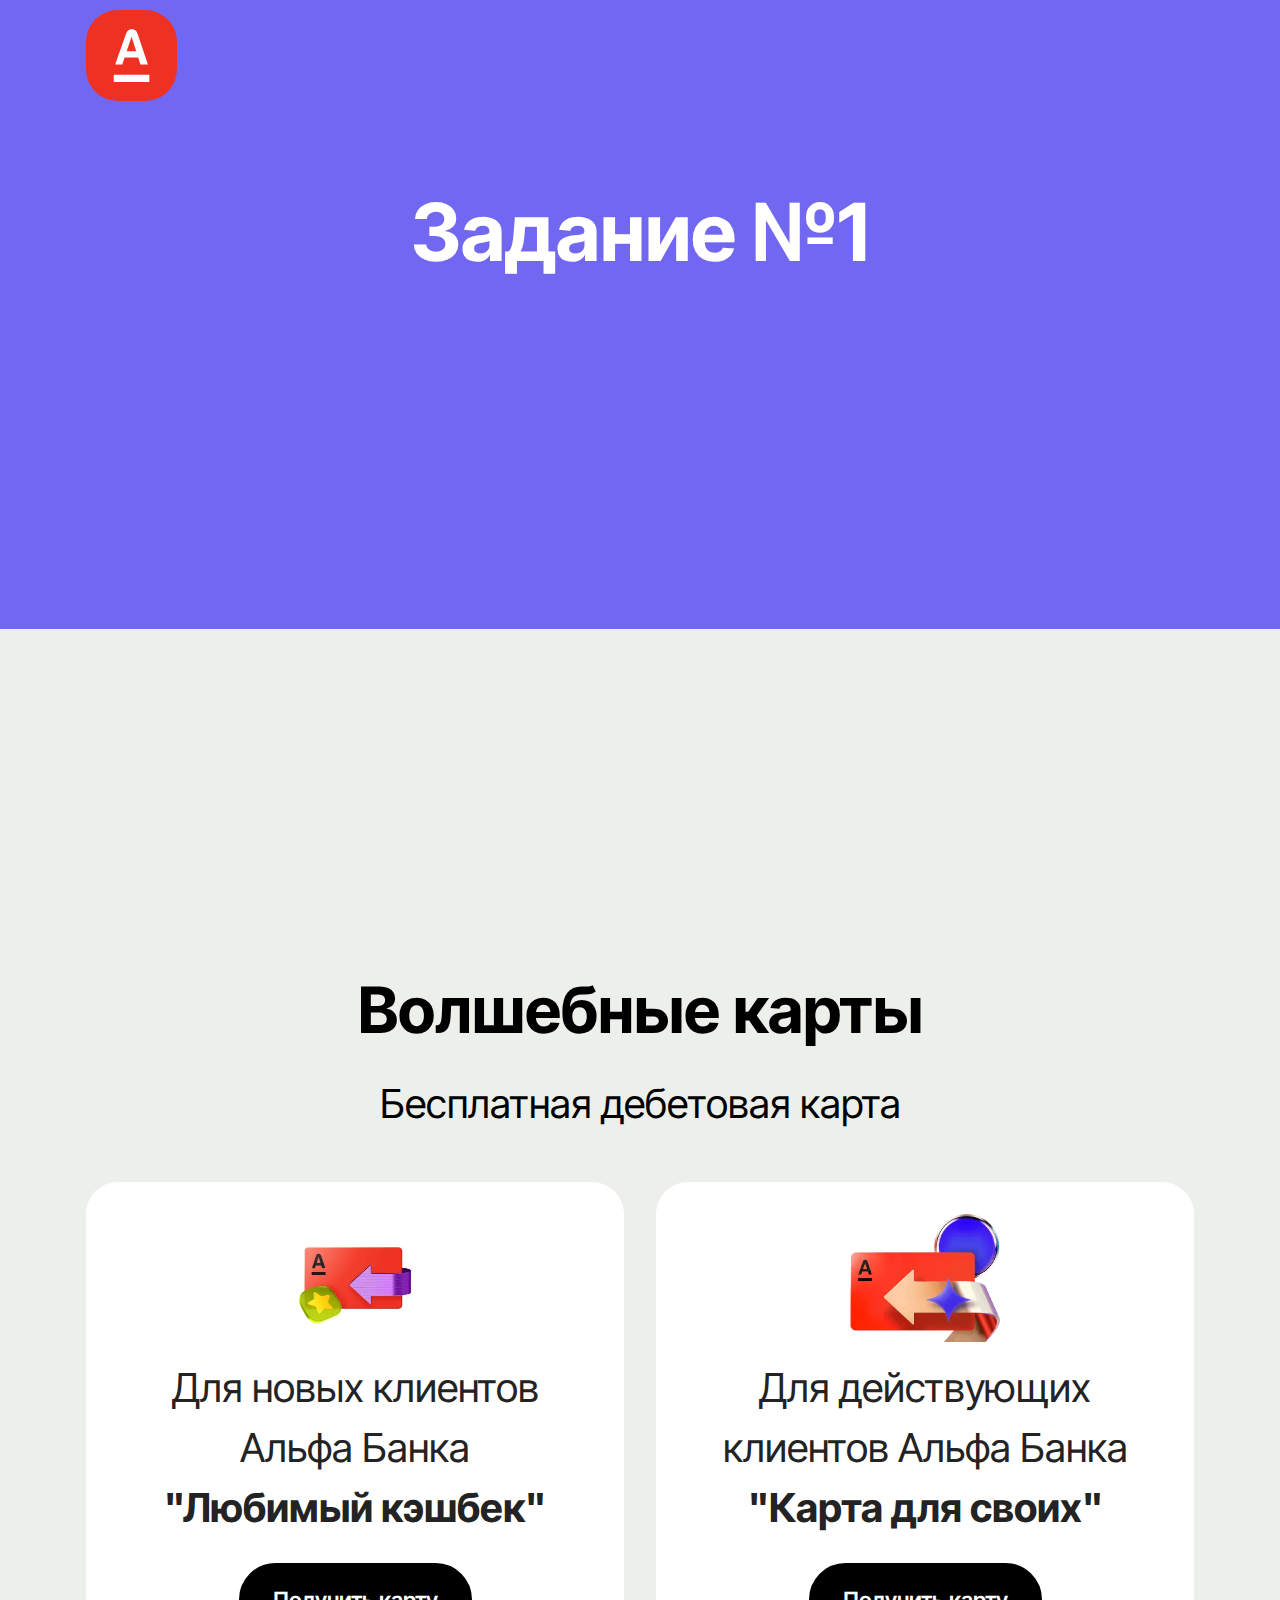
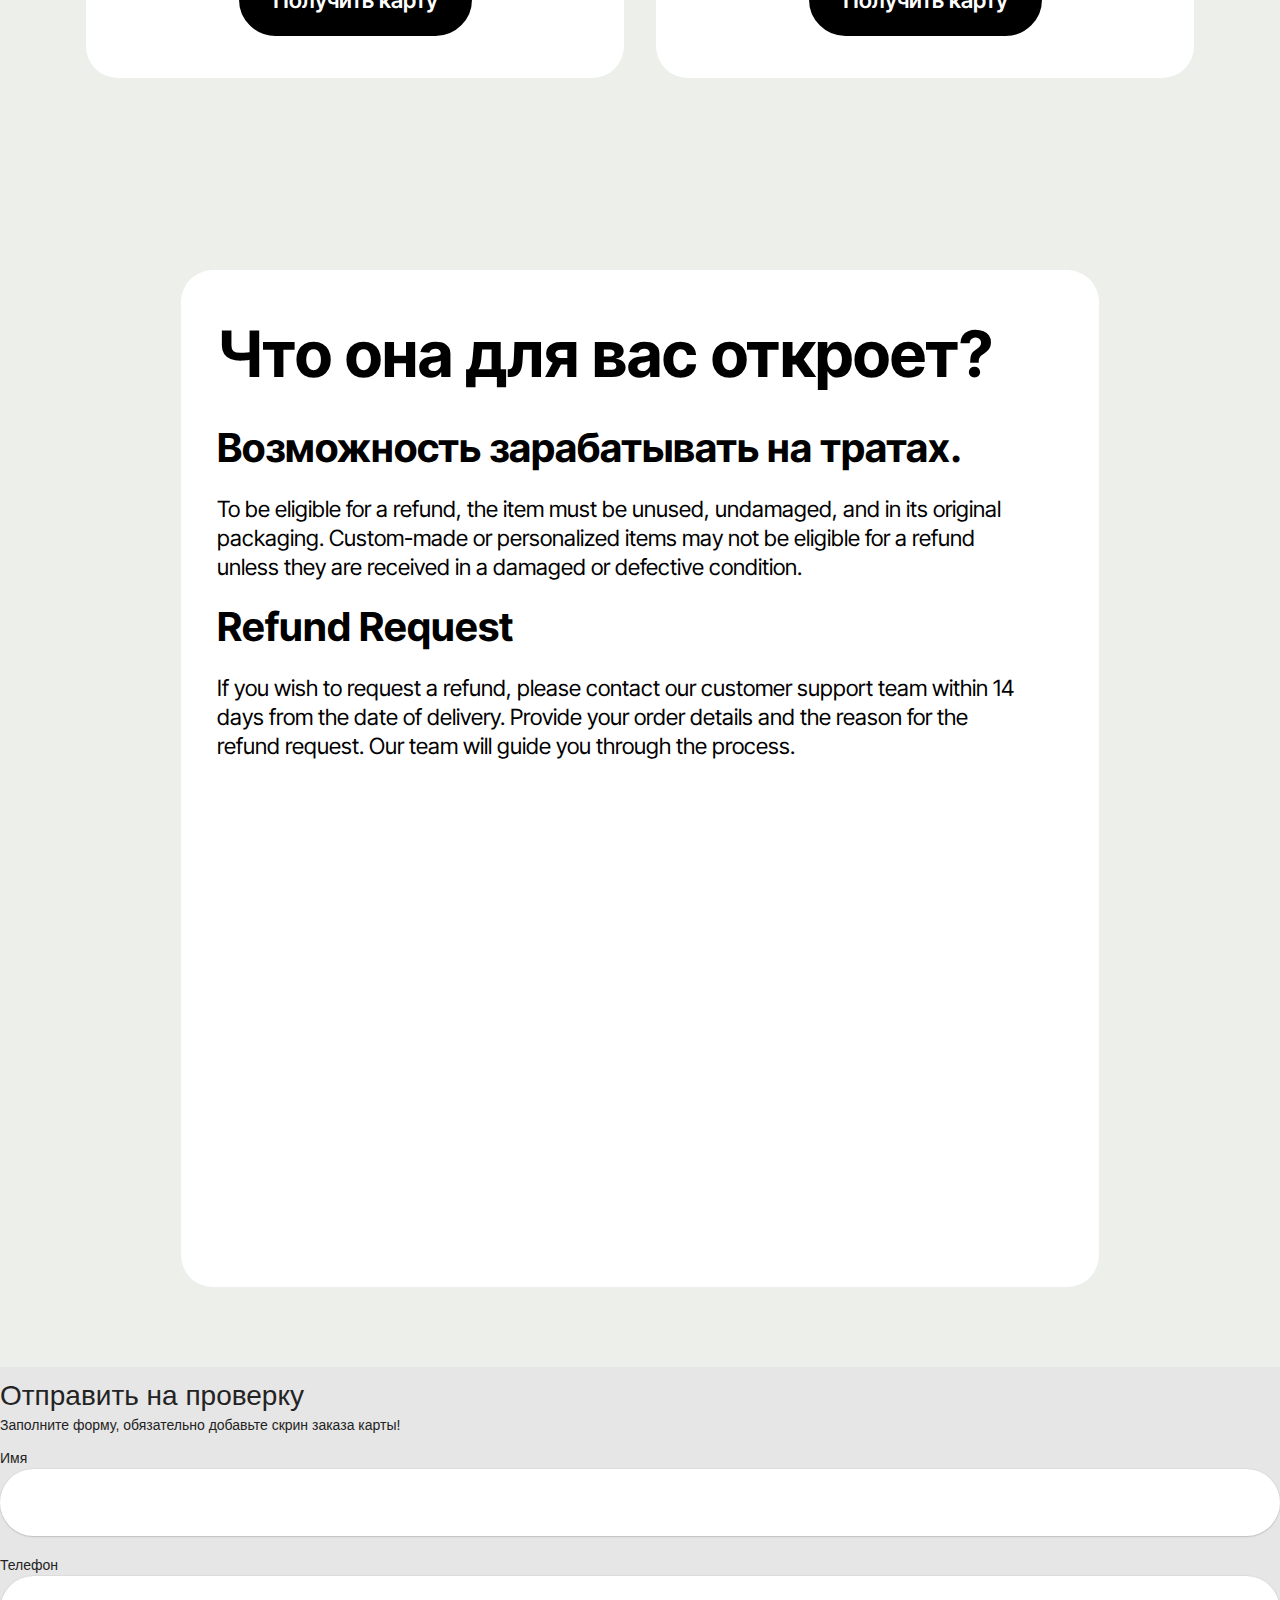
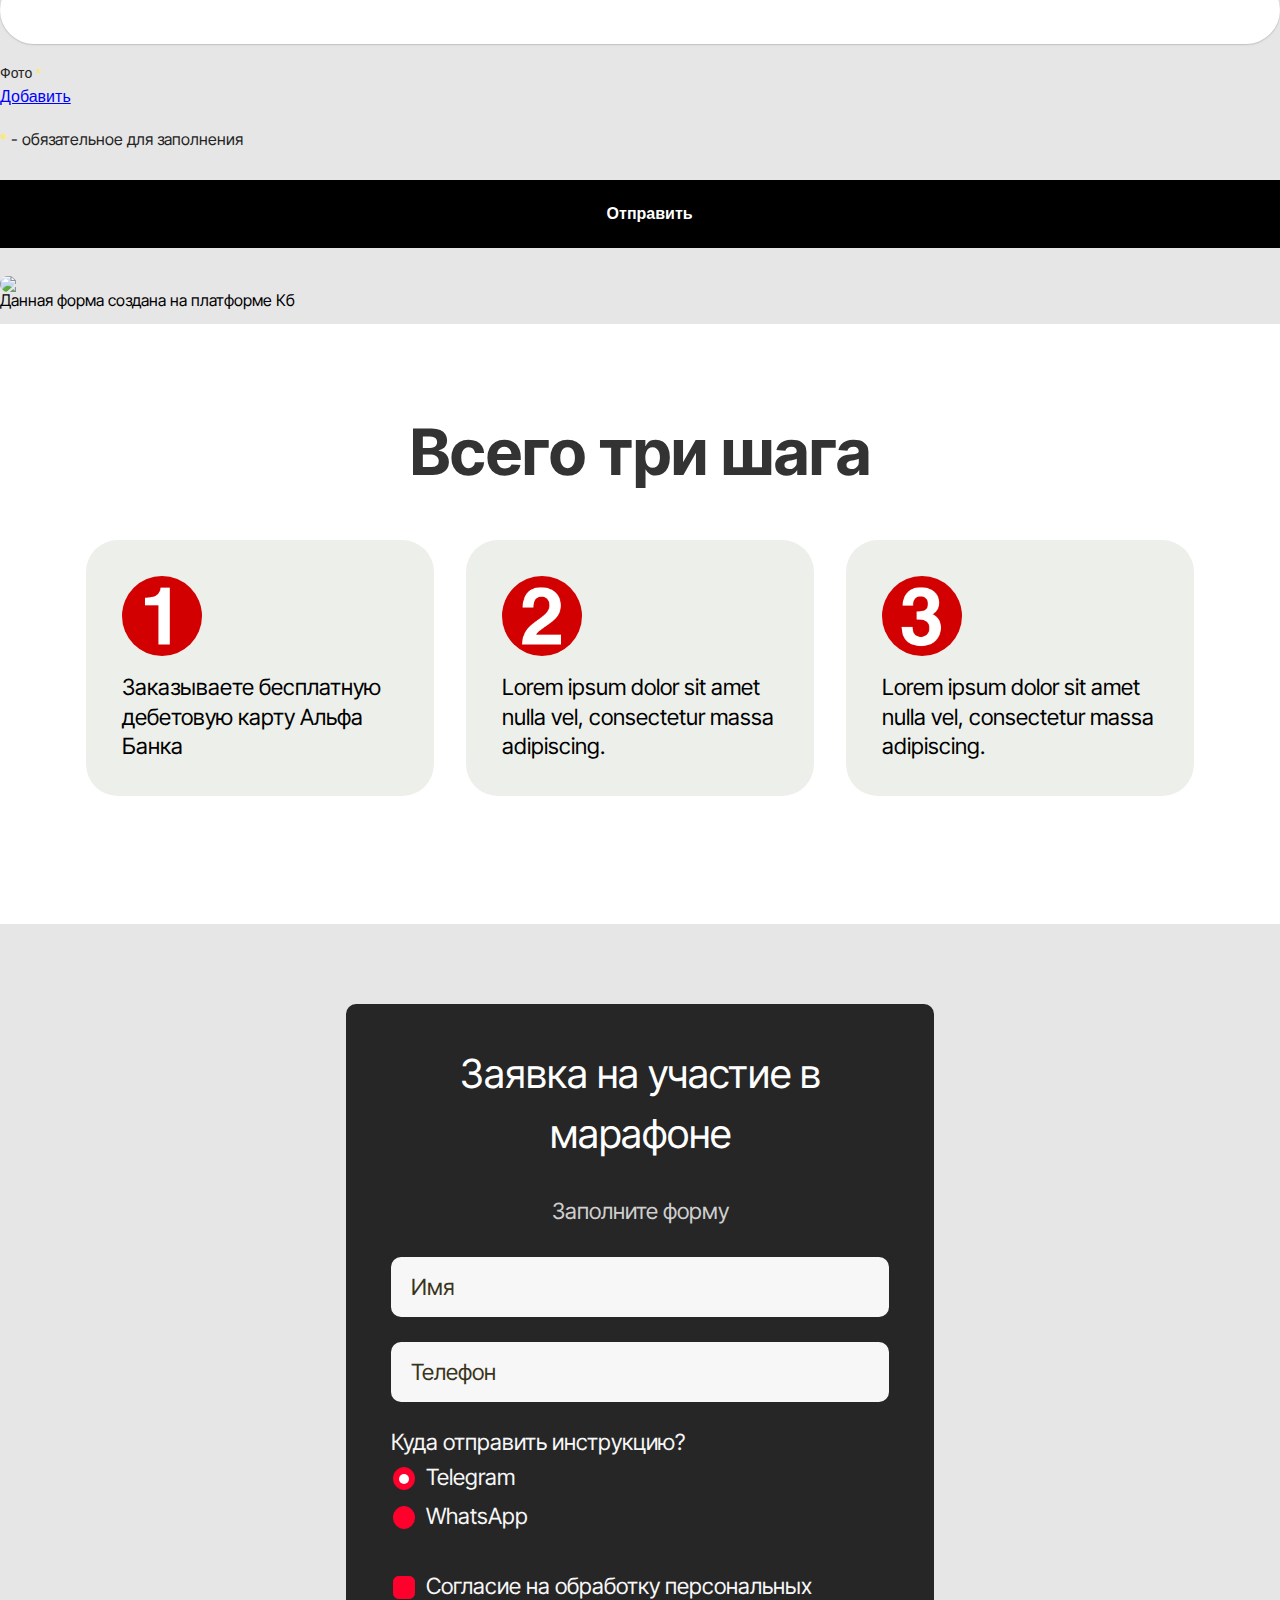
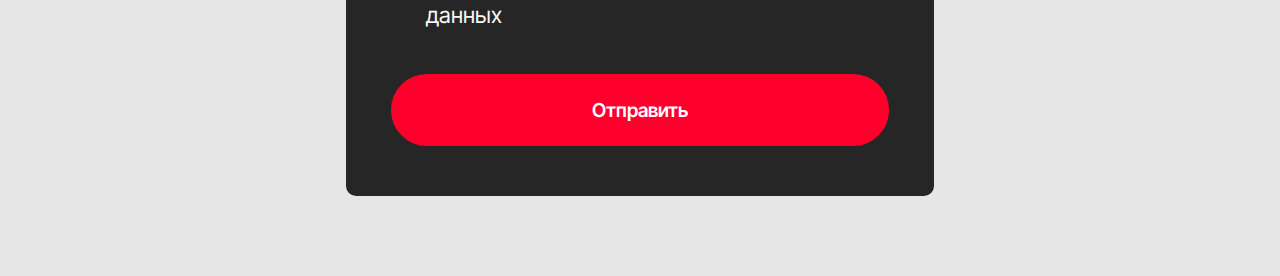
==== page1.html @ e175e3eb "create github pages" ====
<!DOCTYPE html>
<html  lang="ru">
<head>
  
  <meta charset="UTF-8">
  <meta http-equiv="X-UA-Compatible" content="IE=edge">
  
  <meta name="viewport" content="width=device-width, initial-scale=1, minimum-scale=1">
  <link rel="shortcut icon" href="assets/images/footer-alfa-logo-1025x1025-common-19.svg" type="image/x-icon">
  <meta name="description" content="">
  
  
  <title>zadanie1</title>
  <link rel="stylesheet" href="assets/web/assets/mobirise-icons2/mobirise2.css">
  <link rel="stylesheet" href="assets/bootstrap/css/bootstrap.min.css">
  <link rel="stylesheet" href="assets/bootstrap/css/bootstrap-grid.min.css">
  <link rel="stylesheet" href="assets/bootstrap/css/bootstrap-reboot.min.css">
  <link rel="stylesheet" href="assets/popup-overlay-plugin/style.css">
  <link rel="stylesheet" href="assets/dropdown/css/style.css">
  <link rel="stylesheet" href="assets/socicon/css/styles.css">
  <link rel="stylesheet" href="assets/theme/css/style.css">
  <link rel="stylesheet" href="assets/recaptcha.css">
  <link rel="preload" href="https://fonts.googleapis.com/css?family=Inter+Tight:100,200,300,400,500,600,700,800,900,100i,200i,300i,400i,500i,600i,700i,800i,900i&display=swap" as="style" onload="this.onload=null;this.rel='stylesheet'">
  <noscript><link rel="stylesheet" href="https://fonts.googleapis.com/css?family=Inter+Tight:100,200,300,400,500,600,700,800,900,100i,200i,300i,400i,500i,600i,700i,800i,900i&display=swap"></noscript>
  <link rel="preload" as="style" href="assets/mobirise/css/mbr-additional.css"><link rel="stylesheet" href="assets/mobirise/css/mbr-additional.css" type="text/css">

  
  
  

</head>
<body>
  
  <section data-bs-version="5.1" class="menu menu1 cid-ucAK4UTVSQ" once="menu" id="menu01-j">
    
    <nav class="navbar navbar-dropdown navbar-fixed-top navbar-expand-lg">
        <div class="container">
            <div class="navbar-brand">
                <span class="navbar-logo">
                    <a href="index.html">
                        <img src="[data-uri]" alt="Альфа Банк" style="height: 5.7rem;" loading="lazy" class="lazyload" data-src="assets/images/footer-alfa-logo-1025x1025-common-19.svg">
                    </a>
                </span>
                
            </div>
            
            
        </div>
    </nav>
</section>

<section data-bs-version="5.1" class="header7 cid-ucAKerNGtK" id="header07-t">
  

  
  
  <div class="topbg"></div>
  <div class="align-center container-fluid">
    <div class="row justify-content-center">
      <div class="col-md-12 col-lg-9">
        <h1 class="mbr-section-title mbr-fonts-style mb-4 display-1"><strong>Задание №1</strong></h1>
        
        
      </div>
    </div>

    <div class="row mt-5 justify-content-center">
      <div class="mbr-figure col-12 col-md-8"><iframe class="mbr-embedded-video" src="https://www.youtube.com/embed/-BSQlJxCDcI?rel=0&amp;amp;mute=1&amp;showinfo=0&amp;autoplay=1&amp;loop=1&amp;playlist=-BSQlJxCDcI" width="1280" height="720" frameborder="0" allowfullscreen=""></iframe></div>
    </div>
  </div>
</section>

<section data-bs-version="5.1" class="clients3 cid-ucAK4WSUt3" id="clients03-m">
  

  
  
  <div class="container">
    <div class="mb-5">
      <h5 class="mbr-section-title mbr-fonts-style mb-0 display-2"><strong>Волшебные карты</strong></h5>
      <div class="col-12">
        <h6 class="mbr-section-subtitle mbr-fonts-style mb-0 mt-4 display-5">
          Бесплатная дебетовая карта</h6>
      </div>
    </div>
    <div class="row">
      <div class="item features-without-image col-12 col-lg-6">
        <div class="item-wrapper">
          <div class="img-wrapper">
            <img src="[data-uri]" alt="Карта с любимым кэшбеком" loading="lazy" class="lazyload" data-src="assets/images/mqdqpfxjtvaj8zrqaziwtml7iu2y9dowy5a6cz4a-400x255.webp">
          </div>
          <div class="card-box align-center">
            <h6 class="card-subtitle mbr-fonts-style mt-3 mb-0 display-5">Для новых клиентов Альфа Банка</h6>
            <h5 class="card-title mbr-fonts-style mb-3 display-5"><strong>"Любимый кэшбек"</strong></h5>
            
            <div class="mbr-section-btn mt-3"><a class="btn btn-primary display-7" href="#">Получить карту</a></div>
          </div>
        </div>
      </div>
      <div class="item features-without-image col-12 col-lg-6">
        <div class="item-wrapper">
          <div class="img-wrapper">
            <img src="[data-uri]" alt="Карта для своих" loading="lazy" class="lazyload" data-src="assets/images/pxjzw7xjx1ei8lbj8xjb7gepfcpii1z9pxpoqcyi-400x255.webp">
          </div>
          <div class="card-box align-center">
            <h6 class="card-subtitle mbr-fonts-style mt-3 mb-0 display-5">
              Для действующих клиентов Альфа Банка</h6>
            <h5 class="card-title mbr-fonts-style mb-3 display-5">
              <strong>"Карта для своих"</strong></h5>
            
            <div class="mbr-section-btn mt-3"><a class="btn btn-primary display-7" href="#">Получить карту</a></div>
          </div>
        </div>
      </div>
      
    </div>
  </div>
</section>

<section data-bs-version="5.1" class="article10 cid-ucALlPIT1a" id="article10-u">
  

  
  
  <div class="container">
    <div class="row justify-content-center">
      <div class="card col-md-12 col-lg-10">
        <div class="card-wrapper">
          <h3 class="card-title mbr-fonts-style mbr-white mt-3 mb-4 display-2"><strong>Что она для вас откроет?</strong></h3>
          <div class="row card-box align-left">
            <div class="item features-without-image col-12">
              <div class="item-wrapper">
                <h4 class="mbr-section-subtitle mbr-fonts-style mb-3 display-5">
                  <strong>Возможность зарабатывать на тратах.</strong></h4>
                <p class="mbr-text mbr-fonts-style display-7">
                  To be eligible for a refund, the item must be unused,
                  undamaged, and in its original packaging. Custom-made or
                  personalized items may not be eligible for a refund unless
                  they are received in a damaged or defective condition.
                </p>
              </div>
            </div>
            <div class="item features-without-image col-12">
              <div class="item-wrapper">
                <h4 class="mbr-section-subtitle mbr-fonts-style mb-3 display-5">
                  <strong>Refund Request</strong>
                </h4>
                <p class="mbr-text mbr-fonts-style display-7">
                  If you wish to request a refund, please contact our customer
                  support team within 14 days from the date of delivery. Provide
                  your order details and the reason for the refund request. Our
                  team will guide you through the process.
                </p>
              </div>
            </div>

            <div class="mbr-figure m-auto col-12 col-md- mt-3"><iframe class="mbr-embedded-video" src="https://www.youtube.com/embed/-BSQlJxCDcI?rel=0&amp;amp;mute=1&amp;showinfo=0&amp;autoplay=1&amp;loop=1&amp;playlist=-BSQlJxCDcI" width="1280" height="720" frameborder="0" allowfullscreen=""></iframe></div>
          </div>
        </div>
      </div>
    </div>
  </div>
</section>

<div id="custom-html-r">
    
        <link rel="stylesheet" href="https://develop379.clientbase.ru/themes/clientbase/libs/bootstrap/css/bootstrap.min.css">
        <style>
            /* временные костыли, убрать! */
            .well input.form-control{
            padding-left: 10px;
            }
            .well input.ac_input {
                width: 443px;
            }

            .well input.hasDatepicker {
                width: 435px;
            }

            .well select.form-control{
            padding-left: 5px;
            width: 476px !important;
            -moz-appearance: none;
            -webkit-appearance: none;
            appearance: none !important;
            }
            .well textarea.form-control{
            resize: vertical;
            font-family: Arial;
            padding-top: 10px;
            padding-left: 10px;
            height: 100px;
            }
            .well {
                min-width: 530px;
            }

            .well .input-group {
                position: relative;
            }

            .select-group {
                position: relative;
            }

            .well .input-group select.form-control {
                position: relative;
                background: none;
                border-radius: 4px;
            }

            .well .input-group select.form-control::-ms-expand {
                display: none;
            }

            .custom-select {
                position: absolute;
                width: 100%;
                height: 100%;
                background-color: white;
                border-radius: 5px;
            }

            .pseudo-btn {
                position: absolute;
                border-left: 1px solid #ccc;
                width: 1px;
                height: 98%;
                right: 34px;
                top: 1px;
            }

            .select-caret {
                display: inline-block;
                width: 0;
                height: 0;
                position: absolute;
                top: 46%;
                right: -20px;
                vertical-align: middle;
                border-top: 4px dashed;
                border-top: 4px solid\9;
                border-right: 4px solid transparent;
                border-left: 4px solid transparent;
            }

            textarea.form-control {
                resize: vertical;
            }

            .ui-datepicker-trigger {
                opacity: 0 !important;
                position: absolute !important;
                top: -10000px !important;
            }

            .ui-timepicker-div .ui_tpicker_second_label {
                float: left;
                display: inline-block;
                margin-top: 2px;
                margin-left: 4px;
                height: 14px;
            }

            .ui-timepicker-div .ui_tpicker_time_label {
                float: left;
                margin-left: 4px;
                // height: 14px;
                margin-bottom: 5px;
            }

            .ui-timepicker-div .ui_tpicker_hour_label {
                float: left;
                display: inline-block;
                margin-left: 4px;
                // height: 14px;
                margin-bottom: 5px;
            }

            .ui-timepicker-div .ui_tpicker_minute_label {
                float: left;
                display: inline-block;
                margin-left: 4px;
                // height: 14px;
                margin-bottom: 5px;
            }

                .ui-timepicker-div .ui_tpicker_hour {
                    height: 14px;
                    margin-bottom: 5px;
                }

                .ui-timepicker-div .ui_tpicker_minute {
                    height: 14px;
                    margin-bottom: 5px;
                }

            .ui-timepicker-div .ui_tpicker_time {
                /*float:left;*/
                margin-left: 5.5em;
                // height: 14px;
                margin-bottom: 5px;
            }

            .ui-timepicker-div .ui-slider.ui-slider-horizontal {
                width: 10.5em;
                height: 12px;
                margin-left: 2.3em;
            }

            .ui-timepicker-div dd {
                margin-left: 40px;
            }

            .ui_tpicker_minute,
            .ui_tpicker_hour {
                padding-top: 4px;
            }

            .ui_tpicker_hour_label {
                padding-top: 2px;
            }

            .form-control {
                width: 100% !important;
            }

            @media (min-width: 992px) {
                .col-md-10 {
                    width: 97.333333% !important;
                }
            }

            @media (max-width: 1000px) {
                /* Правка таймера у календаря */
                .ui-timepicker-div dd {
                    margin-left: 230px;
                }
                .ui-timepicker-div .ui_tpicker_time {
                    margin-bottom: 22px;
                }
                .ui-timepicker-div .ui_tpicker_hour {
                    height: 80px;
                    margin-bottom: 26px;
                }
                .ui-timepicker-div .ui_tpicker_minute {
                    height: 80px;
                }
                .ui_tpicker_minute, .ui_tpicker_hour {
                    padding-top: 31px;
                }
                .ui-timepicker-div .ui-slider.ui-slider-horizontal {
                    height: 34px;
                }

                .pseudo-btn {
                    right: 75px;
                }

                .select-caret {
                    position: absolute;
                    top: 45%;
                    right: -62px;
                    border-top: 30px dashed black !important;
                    border-right: 25px solid transparent !important;
                    border-left: 25px solid transparent !important;
                }
            }

            @media print {
                .pseudo-btn {
                    right: 34px;
                }

                .select-caret {
                    right: -20px;
                    border-top: 4px dashed black !important;
                    border-right: 4px solid transparent !important;
                    border-left: 4px solid transparent !important;
                }
            }
        </style>

        <script src="https://develop379.clientbase.ru/themes/clientbase/libs/jquery/jquery-3.2.1.min.js"></script>
        <script src="https://develop379.clientbase.ru/themes/clientbase/libs/bootstrap/js/bootstrap.min.js"></script>
        <script src="https://develop379.clientbase.ru/mobile/ui/lib/bootstrap.min.js"></script>

        <link rel="stylesheet" href="https://develop379.clientbase.ru/themes/clientbase/css/form-basic.css">
        <style>
            :root {
                --decor_color: white;
            }

            body {
                background-color: rgb(230, 230, 230);
            }

            .btn-primary {
                background-color: rgba(var(--decor_color));
                border-color: rgba(var(--decor_color));
            }

            /* Переопределение библиотек стилей */
            .btn-primary:hover {
                background-color: rgba(var(--decor_color), 0.95);
                border-color: rgba(var(--decor_color), 1);
            }
            .btn-primary:active {
                background-color: rgba(var(--decor_color), 0.95);
                border-color: rgba(var(--decor_color), 1);
            }
            .btn-primary:focus {
                background-color: rgba(var(--decor_color), 0.95);
                border-color: rgba(var(--decor_color), 1);
            }
            .btn-primary:active:focus {
                background-color: rgba(var(--decor_color), 0.95);
                border-color: rgba(var(--decor_color), 1);
            }
            .btn-primary:active:hover {
                background-color: rgba(var(--decor_color), 0.95);
                border-color: rgba(var(--decor_color), 1);
            }
            .btn-primary[disabled]:hover {
                background-color: rgba(var(--decor_color), 0.7);
                border-color: rgba(var(--decor_color), 0.7);
            }
            .form-control:focus {
                border-color: rgba(var(--decor_color), 0.55);
                -webkit-box-shadow: inset 0 1px 1px rgba(0,0,0,.075), 0 0 8px rgba(var(--decor_color), 0.4);
                box-shadow: inset 0 1px 1px rgba(0,0,0,.075), 0 0 8px rgba(var(--decor_color), 0.4);
            }
            .k_file_url {
                color: rgba(var(--decor_color), 0.85);
            }
            .k_file_url:hover {
                color: rgba(var(--decor_color), 1);
            }

            @media (max-width: 1000px) {
                .pseudo-btn {
                    position: initial;
                    height: 100%;
                    margin-left: 85%;
                    width: unset;
                    right: unset;
                    display: flex;
                    justify-content: center;
                    align-items: center;
                }

                .pseudo-btn .select-caret {
                    position: initial;
                    border-top: 16px dashed black !important;
                    border-right: 10px solid transparent !important;
                    border-left: 10px solid transparent !important;
                }

                input[type=checkbox], input[type=radio] {
                    width: 26px;
                    height: 26px;
                }
            }

            /* При опции прозрачности */
            

        </style>
    

    <style>
    .form-basic__title{
font-family: Tahoma,Geneva,sans-serif;
}

.k_savebutton{
font-family: Tahoma,Geneva,sans-serif;
}

.k_file_url{
font-family: Tahoma,Geneva,sans-serif;
}

.k_field_name{
 font-size: 16px;
 font-family: Tahoma,Geneva,sans-serif;
}

.k_qst_group{
 font-size: 16px;
 font-family: Tahoma,Geneva,sans-serif;
}

.k_file_url{
 color: blue;
 cursor: pointer;
 text-decoration: underline;
}

.k_file_url:hover{
 color: red;
 cursor: pointer;
 text-decoration: underline;
}

.k_file_form{
 position: absolute;
 width: 90px;
 height: 19px;
 overflow: hidden;
 cursor: pointer;
}

.k_file_form2{
 opacity: 0;
}

.k_file_form2 input {
 opacity: 0;
 filter:alpha(opacity=0);
 font-size: 60px;
 cursor: pointer;
 width: 200px;
}

@-moz-document url-prefix(){
 .k_file_form2 input {
 direction: rtl;
 width: auto;
}
}

@media all and (-webkit-min-device-pixel-ratio:0) {
.k_file_form2 input {
 direction: rtl;
 width: auto;
}
}

.k_upload_progress_img{
 background: url("http://develop379.clientbase.ru/images/upload_progress.gif") no-repeat top left;
 width:14px;
 height:14px;
 display: inline-block;
 outline: none;
}

                        
                        
    </style>

    

    <script>
        var k_form_rand_38=Math.random()+'_'+(new Date()).getTime(); // Уникальный id формы, используется в файлах и для получения ответа анкеты
        var k_upload_in_progress=0;
        var k_answer_hide_form38=1;
        var k_was_submited38=0;
        var k_38_curr_hash = '';
        var k_link_behavior = 1;

        

        

        

        
        // Загрузка файла
        var k_upload_files_list;

        function k_add_file(obj) {
            var page_charset=window.document.charset;
            if (!page_charset) page_charset=window.document.characterSet;
            var i_c=obj.getAttribute('i_c');
            var field_id=obj.getAttribute('field_id');
            var value=obj.value;
            var progress_span="<span class='k_upload_progress k_upload_progress_img'></span>";
            k_upload_files_list=[];

            if (obj.files) { // Новый режим многофайловость
                var i;
                for (i=0;i<obj.files.length;i++) {
                    value=obj.files[i].fileName;
                    if (typeof(value)=='undefined') value=obj.files[i].name;
                    var new_line=$("<div class='k_upload_res' data-value='"+field_id+'_'+value+"'>"+value+progress_span+"</div>");
                    var m_p =document.getElementById('add_file_url'+i_c);
                    $(new_line).insertBefore(m_p);
                    var f_info=new Object();
                    f_info.name=value;
                    f_info.obj=new_line;
                    f_info.field_id=field_id;
                    k_upload_files_list.push(f_info);
                }
            } else {  // Старый режим
                // Если указан полный путь оставляем только имя файла
                var last_slash=-1;
                var last_slash_p1=0;
                var last_slash_p2=-1;
                while (1)
                {
                    last_slash_p2=value.indexOf('\\',last_slash_p1);
                    if (last_slash_p2==-1) break;
                    last_slash_p1=last_slash_p2+1;
                    last_slash=last_slash_p2;
                }
                if (last_slash!=-1)
                {
                    value=value.substr(last_slash+1,1024*1024);
                };
                var new_line=$("<div class='k_upload_res' data-value='"+field_id+"_"+value+">"+value+progress_span+"</div>");
                var m_p =document.getElementById('add_file_url'+i_c);
                $(new_line).insertBefore(m_p);
                var f_info=new Object();
                f_info.name=value;
                f_info.obj=new_line;
                f_info.field_id=field_id;
                k_upload_files_list.push(value);
            }

            k_upload_in_progress=1;
            document.getElementById('k_sbmt_file'+i_c).action="//develop379.clientbase.ru/questionare.php?sel=save_file&qst_id=38&field_id="+field_id+"&page_charset="+page_charset+"&k_rand="+k_form_rand_38;
            document.getElementById('k_sbmt_file'+i_c).submit();
        }

        function k_del_file(obj) {
            var field_id = obj.getAttribute('field_id');
            var f_name = obj.getAttribute('f_name');
            var page_charset=window.document.charset;
            if (!page_charset) page_charset=window.document.characterSet;
            document.getElementById('k_sbmt_file_38_'+field_id).action='https://localhost/cb_distr/questionare.php?sel=del_file&qst_id=38&field_id='+field_id+'&f_name='+encodeURIComponent(f_name)+'&page_charset='+page_charset+'&k_rand='+k_form_rand_38;
            document.getElementById("k_sbmt_file_38_"+field_id).submit();
            $('[data-value = "'+field_id+"_"+f_name+'"]').remove();
            var was_upload = +document.getElementById('k_sbmt_file_38_'+field_id).getAttribute('was_upload');
            document.getElementById('k_sbmt_file_38_'+field_id).setAttribute('was_upload', was_upload - 1);
        }
    

        function k_save_qst38()
        {
            k_answer_hide_form38=1;
            var page_charset=window.document.charset;
            if (!page_charset) page_charset=window.document.characterSet;

            if (typeof(custom_save_qst38) == 'function') {
                if (!custom_save_qst38()) return ;
            }

            if (k_was_submited38) return;
            k_was_submited38=1;
            document.getElementById('k_savebutton38').disabled=true;
            document.getElementById('k_savebutton38').style.cursor='default';

            var qst_form=document.createElement('form');
            qst_form.setAttribute('enctype', 'multipart/form-data');
            qst_form.setAttribute('action',  '//develop379.clientbase.ru/questionare.php?page_charset='+page_charset+'&ts'+new Date().getTime());
            qst_form.setAttribute('target',  'k_frame_upload_38');
            qst_form.setAttribute('method',  'post');
            document.body.appendChild(qst_form);
            var qst_input;
            var utm_href = window.location.search;
            qst_input=document.createElement('input');qst_input.setAttribute('type','hidden');qst_input.setAttribute('name','utm_href');qst_form.appendChild(qst_input);
            qst_input.value=utm_href;

            qst_input=document.createElement('input');qst_input.setAttribute('type','hidden');qst_input.setAttribute('name','k_input_field_38_11728');qst_form.appendChild(qst_input);
qst_input.value=document.getElementById('k_input_field_38_11728').value;
qst_input=document.createElement('input');qst_input.setAttribute('type','hidden');qst_input.setAttribute('name','k_input_field_38_11738');qst_form.appendChild(qst_input);
qst_input.value=document.getElementById('k_input_field_38_11738').value;
if (Number(document.getElementById('k_sbmt_file_38_11748').getAttribute('was_upload')) == '0') {alert('Заполните, пожалуйста, поле: "Фото"'); document.getElementById('k_savebutton38').disabled=''; k_was_submited38=0; return;}
;

            if(k_38_curr_hash != '') {
                qst_input=document.createElement('input');qst_input.setAttribute('type','hidden');qst_input.setAttribute('name','hash');qst_form.appendChild(qst_input);
                qst_input.value=k_38_curr_hash;
            } else {
                if(document.location.href.split('hash=')[1]) {
                    if(document.location.href.split('hash=')[1].split('.').length>1) {
                        qst_input=document.createElement('input');qst_input.setAttribute('type','hidden');qst_input.setAttribute('name','hash');qst_form.appendChild(qst_input);
                        qst_input.value=document.location.href.split('hash=')[1].split('.')[0];
                    }
                }
            }

            qst_input=document.createElement('input');qst_input.setAttribute('type','hidden');qst_input.setAttribute('name','k_rand_38');qst_form.appendChild(qst_input);
            qst_input.value=k_form_rand_38;
            qst_input=document.createElement('input');qst_input.setAttribute('type','hidden');qst_input.setAttribute('name','sel');qst_form.appendChild(qst_input);
            qst_input.value='save';
            qst_form.submit();
            document.body.removeChild(qst_form);
        }

        function k_save_resp38(event)
        {
            if (document.getElementById('k_frame_upload_38').src=='') return ; // Выходим если загрузки не было

            var page_charset=window.document.charset;
            if (!page_charset) page_charset=window.document.characterSet;
            if (k_upload_in_progress)
                { // Загрузка файлов
                var obj=event.target; if (!obj) obj=event.srcElement;
                // Убираем значек загрузки
                $('.k_upload_progress').removeClass('k_upload_progress_img');
                // Необходима проверка - загружен ли файл
                for (var i = 0; i < k_upload_files_list.length; i++)
                    {
                        var f_name=k_upload_files_list[i].name;
                        var f_obj =k_upload_files_list[i].obj;
                        var rnd_sess=Math.floor(Math.random()*10000);
                        var ss = document.createElement('script');
                        ss.src="//develop379.clientbase.ru/questionare.php?sel=test_upload&qst_id=38&k_rand="+k_form_rand_38+"&k_resp="+rnd_sess+"&f_name="+f_name+"&page_charset="+page_charset;
                        ss.setAttribute('i_pos',i);
                        ss.setAttribute('rnd_sess',rnd_sess);
                        var done = false;
                        ss.onload=ss.onreadystatechange=function(){
                            if ( !done && (!this.readyState || this.readyState === 'loaded' || this.readyState === 'complete') )
                                {
                                    done = true;
                                    var i=this.getAttribute('i_pos');
                                    var rnd_sess=this.getAttribute('rnd_sess');
                                    var f_name=k_upload_files_list[i].name;
                                    var f_obj =k_upload_files_list[i].obj
                                    var field_id =k_upload_files_list[i].field_id;
                                    eval("var data=k_resp"+rnd_sess+";");
                                    if (data.indexOf(' uploaded.')!=-1)
                                    {
                                        var size = parseInt(data)+'';
                                        size=size.replace(/(\d)(?=(\d\d\d)+([^\d]|$))/g, '$1 ');
                                        // Отображем размер
                                        f_obj.find('.k_upload_progress').html(" - "+size+" B" +
                                                " <a href='' onclick='k_del_file(this); return false;' field_id='"+field_id+"' f_name='"+f_name+"'>"+
                                                "<img alt='удалить' title='Удалить файл' src='images/b_drop.png' border='0'></a>");
                                        var was_upload = +document.getElementById('k_sbmt_file_38_'+field_id).getAttribute('was_upload');
                                        document.getElementById('k_sbmt_file_38_'+field_id).setAttribute('was_upload', was_upload + 1);
                                    }
                                    else
                                    {
                                        f_obj.find('.k_upload_progress').html(" - Провалено");
                                    }

                                    ss.onload = ss.onreadystatechange = null;
                                    document.body.removeChild(ss);
                                }
                            }
                        document.body.appendChild(ss);
                        }
                k_upload_in_progress=0;
                return ;
                }
            if (document.getElementById('k_frame_upload_38').getAttribute('second_load'))
            {
            if (!k_was_submited38) return;
            k_was_submited38=0;
            //document.getElementById('k_savebutton38').style.display='none';
            document.getElementById('k_savebutton38').disabled=false;
            if (typeof(custom_qst_res38) == 'function') {
                custom_qst_res38();
                }
                else
                {
                // Получаем результат формы
                var ss = document.createElement('script');
                ss.src="//develop379.clientbase.ru/questionare.php?sel=get_answer&qst_id=38&k_rand="+k_form_rand_38;
                var done = false;
                ss.onload=ss.onreadystatechange=function(){
                    if ( !done && (!this.readyState || this.readyState === 'loaded' || this.readyState === 'complete') )
                        {
                        done = true;

                        try {
                            var data = JSON.parse(k_answer38);
                        } catch (e) {
                            var data = k_answer38;
                        }

                        delete k_answer38;

                        if (data.error !== undefined)
                            {
                                $('#k_qst_err_res_38').html('');
                                if (data.error != ' ')
                                    $('#k_qst_err_res_38').append(data.error);
                                data = false;
                                k_answer_hide_form38 = 0;
                                document.getElementById('k_savebutton38').style.display = '';
                            }
                        else if (data !== undefined && data != '' && data != ' ')
                            {
                                if (data != ' ')
                                    $('#k_qst_res_38').append(data);
                                    document.getElementById('k_savebutton38').style.display='';
                            }
                        else
                            {
                                //document.getElementById('k_qst_res_38').innerHTML='Информация успешно сохранена. Спасибо!';
                            }
                        if (k_answer_hide_form38)
                            {
                                //обработка ответ, если в нем есть переменные
                                var new_qst_text = 'Информация успешно сохранена. Спасибо!';
                                $.ajax({
                                    method: 'POST',
                                    url: '//develop379.clientbase.ru/questionare.php',
                                    async: false,
                                    data: { qst_text: new_qst_text,sel: 'get_success_message',qst_id:'38' }
                                    })
                                    .done(function( msg ) {
                                        new_qst_text = msg ;
                                    });

                                document.getElementById('k_qst_38').style.display='none';
                                location.href='#qst_res_link38';
                                if ($('#k_qst_res_38').text()=='') document.getElementById('k_qst_res_38').innerHTML=new_qst_text;
                            }

                        ss.onload = ss.onreadystatechange = null;
                        document.body.removeChild(ss);
                        }
                    }
                document.body.appendChild(ss);
                }
            document.getElementById('k_frame_upload_38').src=''; // Четвертый уровень защиты от повторной загрузки
            }
            else
            document.getElementById('k_frame_upload_38').setAttribute('second_load',1);
        }

        $(function(){
            if(document.getElementById('k_frame_upload_38').onload == null) {
                $('#k_frame_upload_38').on('load', function(event) { k_save_resp38(event); });
            }

              if (window.k_qst38_def_value11728) $('#k_input_field_38_11728').val(window.k_qst38_def_value11728);
  if (window.k_qst38_def_value11738) $('#k_input_field_38_11738').val(window.k_qst38_def_value11738);
  if (window.k_qst38_def_value11748) $('#k_input_field_38_11748').val(window.k_qst38_def_value11748);

        });
    </script>

    

    <iframe name="k_frame_upload_38" id="k_frame_upload_38" style="width:1px;height:1px;display:none;" onload="k_save_resp38(event);" loading="lazy" class="lazyload"></iframe>

    <script>
    document.getElementById('k_frame_upload_38').src='';
    </script>

        

    <div align="center" style="color:red; padding-bottom:15px;" id="k_qst_err_res_38"></div>

    <div class="form-basic_wrapper">
        <div class="well form-basic" id="k_qst_38">

        <span class="form-basic__color-stripe"></span>

            <div class="form-basic__header-info">

                <h3 class="form-basic__title">Отправить на проверку</h3>
                <p class="form-basic__description k_field_name">Заполните форму, обязательно добавьте скрин заказа карты!</p>

            </div>

        <div class="form-group row">
<label class="control-label k_field_name">Имя</label>
<div class="form-field">
    <input type="text" class="form-control" id="k_input_field_38_11728" placeholder="" value="">
</div>
</div>

<div class="form-group row">
<label class="control-label k_field_name">Телефон</label>
<div class="form-field">
    <input type="text" class="form-control" id="k_input_field_38_11738" placeholder="" value="">
</div>
</div>

<div class="form-group row">
<label class="control-label k_field_name">Фото <span class="text-danger">*</span></label>
<div class="form-field">
    
                <span class="k_file_url" id="add_file_url_38_11748">
                    <div class="k_file_form">
                    <form method="post" enctype="multipart/form-data" action="https://develop379.clientbase.ru/questionare.php?qst_id=38&amp;k_rand=" id="k_sbmt_file_38_11748" was_upload="0" target="k_frame_upload_38">
                    <input type="hidden" name="csrf" value="">
                    <div class="k_file_form2">
                    <input type="file" name="k_lnk_add_file[]" size="1" onclick="if (k_upload_in_progress) {alert('Файл еще не загружен, дождитесь загрузки файла.');return false;}" onchange="k_add_file(this);" i_c="_38_11748" field_id="11748" multiple="multiple">
                    </div>
                    </form>
                    </div>
                    Добавить
                </span>
            
</div>
</div>

<div class="form-group row">
<div class="col-md-10">
    <span class="text-danger">*</span> - обязательное для заполнения
</div>
</div>

        

        <div class="form-group row" align="center">
            <input type="button" class="btn btn-primary k_savebutton" id="k_savebutton38" onclick="if (k_upload_in_progress) alert(&quot;Файл еще не загружен, дождитесь загрузки файла.&quot;); else k_save_qst38();return false;" value="Отправить">
        </div>

        </div>
    </div>

    <div class="form-copyright">
        <a class="form-copyright__link" href="https://clientbase.ru/">
            <img class="form-copyright__logo lazyload" src="[data-uri]" loading="lazy" data-src="https://develop379.clientbase.ru/images/form_logo.svg">
        </a>
        <a class="form-copyright__link" href="https://clientbase.ru/">
            <p class="form-copyright__text">
                Данная форма создана на платформе Кб
            </p>
        </a>
    </div>

    <div align="center">
        <a name="qst_res_link38"></a>
        <div id="k_qst_res_38"></div>
    </div>

<!-- BEGIN OF CUSTOM JAVASCRIPT --><!-- END OF CUSTOM JAVASCRIPT -->
                        </div>

<section data-bs-version="5.1" class="features20 cid-ucAK4XAYEN" id="features020-n">
	

	
	
	<div class="container">
		<div class="row mb-5">
			<div class="col-12 mb-0">
				<h3 class="mbr-section-title mbr-fonts-style align-center display-2"><strong>Всего три шага</strong></h3>
				
			</div>
		</div>
		<div class="row">
			<div class="item features-without-image col-12 col-md-6 col-lg-4">
				<div class="item-wrapper">
					<div class="card-box align-left">
						<div class="img-wrapper mb-3">
							<img src="[data-uri]" alt="" loading="lazy" class="lazyload" data-src="assets/images/111.webp">
						</div>
						
						<p class="card-text mbr-fonts-style display-7">
							Заказываете бесплатную дебетовую карту Альфа Банка&nbsp;</p>
					</div>
				</div>
			</div>
			<div class="item features-without-image col-12 col-md-6 col-lg-4">
				<div class="item-wrapper">
					<div class="card-box align-left">
						<div class="img-wrapper mb-3">
							<img src="[data-uri]" alt="" loading="lazy" class="lazyload" data-src="assets/images/2.webp">
						</div>
						
						<p class="card-text mbr-fonts-style display-7">
							Lorem ipsum dolor sit amet nulla vel, consectetur massa adipiscing.
						</p>
					</div>
				</div>
			</div>
			<div class="item features-without-image col-12 col-md-6 col-lg-4">
				<div class="item-wrapper">
					<div class="card-box align-left">
						<div class="img-wrapper mb-3">
							<img src="[data-uri]" alt="" loading="lazy" class="lazyload" data-src="assets/images/3.webp">
						</div>
						
						<p class="card-text mbr-fonts-style display-7">
							Lorem ipsum dolor sit amet nulla vel, consectetur massa adipiscing.
						</p>
					</div>
				</div>
			</div>
		</div>
	</div>
</section>

<section data-bs-version="5.1" class="form01 agentm5 cid-ucAK51UoiT" id="form01-s">
    

    
    

    <div class="container-fluid">
        <div class="row row-main">
            <div class="col-12 col-lg-6 card mx-auto mbr-form" data-form-type="formoid">
<!--Formbuilder Form-->
<form action="https://mobirise.eu/" method="POST" class="mbr-form form-with-styler form-wrap" data-form-title="Form Name"><input type="hidden" name="email" data-form-email="true" value="PgIRXwMy1JRyG5b4AP6lTf61sK7Z3U26j/Yksn9yFrorV9OgKeVSK6/DxHYNvZwzkVa0KZInxUYENYK80AU2wy6XUBgUCgddGLLraEYz78A2QplLCOdn4bgtDuOXS7ls.YcsANeO4k1TA2JJpPa/QvzYASb4gOCX2ospWiAPYc3eQ071ar9X4tk6d9qE3p+UlZNNaRGL9SinkfbRMdZzFlFt7L8MLb4GKEso/iXANftDQnU+9e2hJ4Eni/FR2oAvu">
<div class="row">
<div hidden="hidden" data-form-alert="" class="alert alert-success col-12">Спасибо за заявку в розыгрыше! Инструкция придет на указанный вами номер телефона. Желаем вам получить свой приз!</div>
<div hidden="hidden" data-form-alert-danger="" class="alert alert-danger col-12"> Oops...! some problem! </div>
</div>
<div class="dragArea row">
<div class="col-lg-12 col-md-12 col-sm-12">
<h3 class="mbr-section-title mbr-fonts-style display-5">Заявка на участие в марафоне</h3>
</div>
<div class="col-lg-12 col-md-12 col-sm-12">
<p class="mbr-text mbr-fonts-style display-7"> Заполните форму</p>
</div>
<div data-for="Имя" class="col-lg-12 col-md-12 col-sm-12 form-group mb-3">
<input type="text" name="Имя" placeholder="Имя" data-form-field="Имя" class="form-control display-4" value="" id="Имя-form01-s">
</div>
<div data-for="Телефон" class="col-lg-12 col-md-12 col-sm-12 form-group">
<input type="text" name="Телефон" placeholder="Телефон" data-form-field="Телефон" class="form-control display-7" value="" id="Телефон-form01-s">
</div>
<div class="col-lg-12 col-md-12 col-sm-12 form-group mb-3" data-for="radio">
<div class="form-control-label">
<label for="radio-form01-s" class="mbr-fonts-style display-7">Куда отправить инструкцию?</label>
</div>
<div class="form-check ms-2">
<input type="radio" name="radio" data-form-field="radio" class="form-check-input display-7" value="Telegram" checked="" id="radio-form01-s">
<label class="form-check-label display-7">Telegram</label>
</div>
<div class="form-check ms-2">
<input type="radio" name="radio" data-form-field="radio" class="form-check-input display-7" value="WhatsApp" id="radio-form01-s">
<label class="form-check-label display-7">WhatsApp</label>
</div>
</div>
<div class="col-lg-12 col-md-12 col-sm-12 form-group mb-3">
<div class="form-control-label">
</div>
<div data-for="Согласен на обработку персональных данных" class="form-check ms-2">
<input type="checkbox" value="Yes" name="Согласен на обработку персональных данных" data-form-field="Согласен на обработку персональных данных" class="form-check-input display-7" id="Согласен на обработку персональных данных-form01-s">
<label for="Согласен на обработку персональных данных-form01-s" class="form-check-label display-7">Согласие на обработку персональных данных</label>
</div>
</div>
<div class="col-lg-12 col-md-12 col-sm-12 mbr-section-btn"><button type="submit" class="w-100 btn btn-secondary display-4">Отправить</button></div>
</div>
</form><!--Formbuilder Form-->
</div>
        </div>
    </div>
</section>


<script src="assets/bootstrap/js/bootstrap.bundle.min.js"></script>
  <script src="assets/smoothscroll/smooth-scroll.js"></script>
  <script src="assets/ytplayer/index.js"></script>
  <script src="assets/dropdown/js/navbar-dropdown.js"></script>
  <script src="assets/theme/js/script.js"></script>
  <script src="assets/formoid.min.js"></script>
  
  
  

<script>"use strict";if("loading"in HTMLImageElement.prototype){document.querySelectorAll('img[loading="lazy"]').forEach(e=>{e.src=e.dataset.src;if(e.getAttribute("style")){e.setAttribute("data-temp-style",e.getAttribute("style"))};if(e.getAttribute("data-aspectratio")){e.style.paddingTop=100*e.getAttribute("data-aspectratio")+"%";e.style.height=0;}e.onload=function(){if(e.getAttribute("data-temp-style")){e.setAttribute("style", e.getAttribute("data-temp-style"))}else{e.removeAttribute("style")};e.removeAttribute("data-temp-style")}})}else{const e=document.createElement("script");e.src="https://cdnjs.cloudflare.com/ajax/libs/lazysizes/5.1.2/lazysizes.min.js";document.body.appendChild(e)}</script>
</body>
</html>
---- assets/web/assets/mobirise-icons2/mobirise2.css ----
@font-face {
  font-family: 'Moririse2';
  font-display: swap;
  src:  url('mobirise2.eot?f2bix4');
  src:  url('mobirise2.eot?f2bix4#iefix') format('embedded-opentype'),
    url('mobirise2.ttf?f2bix4') format('truetype'),
    url('mobirise2.woff?f2bix4') format('woff'),
    url('mobirise2.svg?f2bix4#mobirise2') format('svg');
  font-weight: normal;
  font-style: normal;
}

[class^="mobi-"], [class*=" mobi-"] {
  /* use !important to prevent issues with browser extensions that change fonts */
  font-family: 'Moririse2' !important;
  speak: none;
  font-style: normal;
  font-weight: normal;
  font-variant: normal;
  text-transform: none;
  line-height: 1;

  /* Better Font Rendering =========== */
  -webkit-font-smoothing: antialiased;
  -moz-osx-font-smoothing: grayscale;
}

.mobi-mbri-add-submenu:before {
  content: "\e900";
}
.mobi-mbri-alert:before {
  content: "\e901";
}
.mobi-mbri-align-center:before {
  content: "\e902";
}
.mobi-mbri-align-justify:before {
  content: "\e903";
}
.mobi-mbri-align-left:before {
  content: "\e904";
}
.mobi-mbri-align-right:before {
  content: "\e905";
}
.mobi-mbri-android:before {
  content: "\e906";
}
.mobi-mbri-apple:before {
  content: "\e907";
}
.mobi-mbri-arrow-down:before {
  content: "\e908";
}
.mobi-mbri-arrow-next:before {
  content: "\e909";
}
.mobi-mbri-arrow-prev:before {
  content: "\e90a";
}
.mobi-mbri-arrow-up:before {
  content: "\e90b";
}
.mobi-mbri-bold:before {
  content: "\e90c";
}
.mobi-mbri-bookmark:before {
  content: "\e90d";
}
.mobi-mbri-bootstrap:before {
  content: "\e90e";
}
.mobi-mbri-briefcase:before {
  content: "\e90f";
}
.mobi-mbri-browse:before {
  content: "\e910";
}
.mobi-mbri-bulleted-list:before {
  content: "\e911";
}
.mobi-mbri-calendar:before {
  content: "\e912";
}
.mobi-mbri-camera:before {
  content: "\e913";
}
.mobi-mbri-cart-add:before {
  content: "\e914";
}
.mobi-mbri-cart-full:before {
  content: "\e915";
}
.mobi-mbri-cash:before {
  content: "\e916";
}
.mobi-mbri-change-style:before {
  content: "\e917";
}
.mobi-mbri-chat:before {
  content: "\e918";
}
.mobi-mbri-clock:before {
  content: "\e919";
}
.mobi-mbri-close:before {
  content: "\e91a";
}
.mobi-mbri-cloud:before {
  content: "\e91b";
}
.mobi-mbri-code:before {
  content: "\e91c";
}
.mobi-mbri-contact-form:before {
  content: "\e91d";
}
.mobi-mbri-credit-card:before {
  content: "\e91e";
}
.mobi-mbri-cursor-click:before {
  content: "\e91f";
}
.mobi-mbri-cust-feedback:before {
  content: "\e920";
}
.mobi-mbri-database:before {
  content: "\e921";
}
.mobi-mbri-delivery:before {
  content: "\e922";
}
.mobi-mbri-desktop:before {
  content: "\e923";
}
.mobi-mbri-devices:before {
  content: "\e924";
}
.mobi-mbri-down:before {
  content: "\e925";
}
.mobi-mbri-download-2:before {
  content: "\e926";
}
.mobi-mbri-download:before {
  content: "\e927";
}
.mobi-mbri-drag-n-drop-2:before {
  content: "\e928";
}
.mobi-mbri-drag-n-drop:before {
  content: "\e929";
}
.mobi-mbri-edit-2:before {
  content: "\e92a";
}
.mobi-mbri-edit:before {
  content: "\e92b";
}
.mobi-mbri-error:before {
  content: "\e92c";
}
.mobi-mbri-extension:before {
  content: "\e92d";
}
.mobi-mbri-features:before {
  content: "\e92e";
}
.mobi-mbri-file:before {
  content: "\e92f";
}
.mobi-mbri-flag:before {
  content: "\e930";
}
.mobi-mbri-folder:before {
  content: "\e931";
}
.mobi-mbri-gift:before {
  content: "\e932";
}
.mobi-mbri-github:before {
  content: "\e933";
}
.mobi-mbri-globe-2:before {
  content: "\e934";
}
.mobi-mbri-globe:before {
  content: "\e935";
}
.mobi-mbri-growing-chart:before {
  content: "\e936";
}
.mobi-mbri-hearth:before {
  content: "\e937";
}
.mobi-mbri-help:before {
  content: "\e938";
}
.mobi-mbri-home:before {
  content: "\e939";
}
.mobi-mbri-hot-cup:before {
  content: "\e93a";
}
.mobi-mbri-idea:before {
  content: "\e93b";
}
.mobi-mbri-image-gallery:before {
  content: "\e93c";
}
.mobi-mbri-image-slider:before {
  content: "\e93d";
}
.mobi-mbri-info:before {
  content: "\e93e";
}
.mobi-mbri-italic:before {
  content: "\e93f";
}
.mobi-mbri-key:before {
  content: "\e940";
}
.mobi-mbri-laptop:before {
  content: "\e941";
}
.mobi-mbri-layers:before {
  content: "\e942";
}
.mobi-mbri-left-right:before {
  content: "\e943";
}
.mobi-mbri-left:before {
  content: "\e944";
}
.mobi-mbri-letter:before {
  content: "\e945";
}
.mobi-mbri-like:before {
  content: "\e946";
}
.mobi-mbri-link:before {
  content: "\e947";
}
.mobi-mbri-lock:before {
  content: "\e948";
}
.mobi-mbri-login:before {
  content: "\e949";
}
.mobi-mbri-logout:before {
  content: "\e94a";
}
.mobi-mbri-magic-stick:before {
  content: "\e94b";
}
.mobi-mbri-map-pin:before {
  content: "\e94c";
}
.mobi-mbri-menu:before {
  content: "\e94d";
}
.mobi-mbri-mobile-2:before {
  content: "\e94e";
}
.mobi-mbri-mobile-horizontal:before {
  content: "\e94f";
}
.mobi-mbri-mobile:before {
  content: "\e950";
}
.mobi-mbri-mobirise:before {
  content: "\e951";
}
.mobi-mbri-more-horizontal:before {
  content: "\e952";
}
.mobi-mbri-more-vertical:before {
  content: "\e953";
}
.mobi-mbri-music:before {
  content: "\e954";
}
.mobi-mbri-new-file:before {
  content: "\e955";
}
.mobi-mbri-numbered-list:before {
  content: "\e956";
}
.mobi-mbri-opened-folder:before {
  content: "\e957";
}
.mobi-mbri-pages:before {
  content: "\e958";
}
.mobi-mbri-paper-plane:before {
  content: "\e959";
}
.mobi-mbri-paperclip:before {
  content: "\e95a";
}
.mobi-mbri-phone:before {
  content: "\e95b";
}
.mobi-mbri-photo:before {
  content: "\e95c";
}
.mobi-mbri-photos:before {
  content: "\e95d";
}
.mobi-mbri-pin:before {
  content: "\e95e";
}
.mobi-mbri-play:before {
  content: "\e95f";
}
.mobi-mbri-plus:before {
  content: "\e960";
}
.mobi-mbri-preview:before {
  content: "\e961";
}
.mobi-mbri-print:before {
  content: "\e962";
}
.mobi-mbri-protect:before {
  content: "\e963";
}
.mobi-mbri-question:before {
  content: "\e964";
}
.mobi-mbri-quote-left:before {
  content: "\e965";
}
.mobi-mbri-quote-right:before {
  content: "\e966";
}
.mobi-mbri-redo:before {
  content: "\e967";
}
.mobi-mbri-refresh:before {
  content: "\e968";
}
.mobi-mbri-responsive-2:before {
  content: "\e969";
}
.mobi-mbri-responsive:before {
  content: "\e96a";
}
.mobi-mbri-right:before {
  content: "\e96b";
}
.mobi-mbri-rocket:before {
  content: "\e96c";
}
.mobi-mbri-sad-face:before {
  content: "\e96d";
}
.mobi-mbri-sale:before {
  content: "\e96e";
}
.mobi-mbri-save:before {
  content: "\e96f";
}
.mobi-mbri-search:before {
  content: "\e970";
}
.mobi-mbri-setting-2:before {
  content: "\e971";
}
.mobi-mbri-setting-3:before {
  content: "\e972";
}
.mobi-mbri-setting:before {
  content: "\e973";
}
.mobi-mbri-share:before {
  content: "\e974";
}
.mobi-mbri-shopping-bag:before {
  content: "\e975";
}
.mobi-mbri-shopping-basket:before {
  content: "\e976";
}
.mobi-mbri-shopping-cart:before {
  content: "\e977";
}
.mobi-mbri-sites:before {
  content: "\e978";
}
.mobi-mbri-smile-face:before {
  content: "\e979";
}
.mobi-mbri-speed:before {
  content: "\e97a";
}
.mobi-mbri-star:before {
  content: "\e97b";
}
.mobi-mbri-success:before {
  content: "\e97c";
}
.mobi-mbri-sun:before {
  content: "\e97d";
}
.mobi-mbri-sun2:before {
  content: "\e97e";
}
.mobi-mbri-tablet-vertical:before {
  content: "\e97f";
}
.mobi-mbri-tablet:before {
  content: "\e980";
}
.mobi-mbri-target:before {
  content: "\e981";
}
.mobi-mbri-timer:before {
  content: "\e982";
}
.mobi-mbri-to-ftp:before {
  content: "\e983";
}
.mobi-mbri-to-local-drive:before {
  content: "\e984";
}
.mobi-mbri-touch-swipe:before {
  content: "\e985";
}
.mobi-mbri-touch:before {
  content: "\e986";
}
.mobi-mbri-trash:before {
  content: "\e987";
}
.mobi-mbri-underline:before {
  content: "\e988";
}
.mobi-mbri-undo:before {
  content: "\e989";
}
.mobi-mbri-unlink:before {
  content: "\e98a";
}
.mobi-mbri-unlock:before {
  content: "\e98b";
}
.mobi-mbri-up-down:before {
  content: "\e98c";
}
.mobi-mbri-up:before {
  content: "\e98d";
}
.mobi-mbri-update:before {
  content: "\e98e";
}
.mobi-mbri-upload-2:before {
  content: "\e98f";
}
.mobi-mbri-upload:before {
  content: "\e990";
}
.mobi-mbri-user-2:before {
  content: "\e991";
}
.mobi-mbri-user:before {
  content: "\e992";
}
.mobi-mbri-users:before {
  content: "\e993";
}
.mobi-mbri-video-play:before {
  content: "\e994";
}
.mobi-mbri-video:before {
  content: "\e995";
}
.mobi-mbri-watch:before {
  content: "\e996";
}
.mobi-mbri-website-theme-2:before {
  content: "\e997";
}
.mobi-mbri-website-theme:before {
  content: "\e998";
}
.mobi-mbri-wifi:before {
  content: "\e999";
}
.mobi-mbri-windows:before {
  content: "\e99a";
}
.mobi-mbri-zoom-in:before {
  content: "\e99b";
}
.mobi-mbri-zoom-out:before {
  content: "\e99c";
}
---- assets/popup-overlay-plugin/style.css ----
html.is-builder .modal-backdrop.show {
    display: none !important;
}
---- assets/dropdown/css/style.css ----
.navbar-dropdown {
  left: 0;
  padding: 0;
  position: absolute;
  right: 0;
  top: 0;
  transition: all 0.45s ease;
  z-index: 1030;
  background: #282828; }
  .navbar-dropdown .navbar-logo {
    margin-right: 0.8rem;
    transition: margin 0.3s ease-in-out;
    vertical-align: middle; }
    .navbar-dropdown .navbar-logo img {
      height: 3.125rem;
      transition: all 0.3s ease-in-out; }
    .navbar-dropdown .navbar-logo.mbr-iconfont {
      font-size: 3.125rem;
      line-height: 3.125rem; }
  .navbar-dropdown .navbar-caption {
    font-weight: 700;
    white-space: normal;
    vertical-align: -4px;
    line-height: 3.125rem !important; }
    .navbar-dropdown .navbar-caption, .navbar-dropdown .navbar-caption:hover {
      color: inherit;
      text-decoration: none; }
  .navbar-dropdown .mbr-iconfont + .navbar-caption {
    vertical-align: -1px; }
  .navbar-dropdown.navbar-fixed-top {
    position: fixed; }
  .navbar-dropdown .navbar-brand span {
    vertical-align: -4px; }
  .navbar-dropdown.bg-color.transparent {
    background: none; }
  .navbar-dropdown.navbar-short .navbar-brand {
    padding: 0.625rem 0; }
    .navbar-dropdown.navbar-short .navbar-brand span {
      vertical-align: -1px; }
  .navbar-dropdown.navbar-short .navbar-caption {
    line-height: 2.375rem !important;
    vertical-align: -2px; }
  .navbar-dropdown.navbar-short .navbar-logo {
    margin-right: 0.5rem; }
    .navbar-dropdown.navbar-short .navbar-logo img {
      height: 2.375rem; }
    .navbar-dropdown.navbar-short .navbar-logo.mbr-iconfont {
      font-size: 2.375rem;
      line-height: 2.375rem; }
  .navbar-dropdown.navbar-short .mbr-table-cell {
    height: 3.625rem; }
  .navbar-dropdown .navbar-close {
    left: 0.6875rem;
    position: fixed;
    top: 0.75rem;
    z-index: 1000; }
  .navbar-dropdown .hamburger-icon {
    content: "";
    display: inline-block;
    vertical-align: middle;
    width: 16px;
    -webkit-box-shadow: 0 -6px 0 1px #282828,0 0 0 1px #282828,0 6px 0 1px #282828;
    -moz-box-shadow: 0 -6px 0 1px #282828,0 0 0 1px #282828,0 6px 0 1px #282828;
    box-shadow: 0 -6px 0 1px #282828,0 0 0 1px #282828,0 6px 0 1px #282828; }

.dropdown-menu .dropdown-toggle[data-toggle="dropdown-submenu"]::after {
  border-bottom: 0.35em solid transparent;
  border-left: 0.35em solid;
  border-right: 0;
  border-top: 0.35em solid transparent;
  margin-left: 0.3rem; }

.dropdown-menu .dropdown-item:focus {
  outline: 0; }

.nav-dropdown {
  font-size: 0.75rem;
  font-weight: 500;
  height: auto !important; }
  .nav-dropdown .nav-btn {
    padding-left: 1rem; }
  .nav-dropdown .link {
    margin: .667em 1.667em;
    font-weight: 500;
    padding: 0;
    transition: color .2s ease-in-out; }
    .nav-dropdown .link.dropdown-toggle {
      margin-right: 2.583em; }
      .nav-dropdown .link.dropdown-toggle::after {
        margin-left: .25rem;
        border-top: 0.35em solid;
        border-right: 0.35em solid transparent;
        border-left: 0.35em solid transparent;
        border-bottom: 0; }
      .nav-dropdown .link.dropdown-toggle[aria-expanded="true"] {
        margin: 0;
        padding: 0.667em 3.263em  0.667em 1.667em; }
  .nav-dropdown .link::after,
  .nav-dropdown .dropdown-item::after {
    color: inherit; }
  .nav-dropdown .btn {
    font-size: 0.75rem;
    font-weight: 700;
    letter-spacing: 0;
    margin-bottom: 0;
    padding-left: 1.25rem;
    padding-right: 1.25rem; }
  .nav-dropdown .dropdown-menu {
    border-radius: 0;
    border: 0;
    left: 0;
    margin: 0;
    padding-bottom: 1.25rem;
    padding-top: 1.25rem;
    position: relative; }
  .nav-dropdown .dropdown-submenu {
    margin-left: 0.125rem;
    top: 0; }
  .nav-dropdown .dropdown-item {
    font-weight: 500;
    line-height: 2;
    padding: 0.3846em 4.615em 0.3846em 1.5385em;
    position: relative;
    transition: color .2s ease-in-out, background-color .2s ease-in-out; }
    .nav-dropdown .dropdown-item::after {
      margin-top: -0.3077em;
      position: absolute;
      right: 1.1538em;
      top: 50%; }
    .nav-dropdown .dropdown-item:focus, .nav-dropdown .dropdown-item:hover {
      background: none; }

@media (max-width: 767px) {
  .nav-dropdown.navbar-toggleable-sm {
    bottom: 0;
    display: none;
    left: 0;
    overflow-x: hidden;
    position: fixed;
    top: 0;
    transform: translateX(-100%);
    -ms-transform: translateX(-100%);
    -webkit-transform: translateX(-100%);
    width: 18.75rem;
    z-index: 999; } }
.nav-dropdown.navbar-toggleable-xl {
  bottom: 0;
  display: none;
  left: 0;
  overflow-x: hidden;
  position: fixed;
  top: 0;
  transform: translateX(-100%);
  -ms-transform: translateX(-100%);
  -webkit-transform: translateX(-100%);
  width: 18.75rem;
  z-index: 999; }

.nav-dropdown-sm {
  display: block !important;
  overflow-x: hidden;
  overflow: auto;
  padding-top: 3.875rem; }
  .nav-dropdown-sm::after {
    content: "";
    display: block;
    height: 3rem;
    width: 100%; }
  .nav-dropdown-sm.collapse.in ~ .navbar-close {
    display: block !important; }
  .nav-dropdown-sm.collapsing, .nav-dropdown-sm.collapse.in {
    transform: translateX(0);
    -ms-transform: translateX(0);
    -webkit-transform: translateX(0);
    transition: all 0.25s ease-out;
    -webkit-transition: all 0.25s ease-out;
    background: #282828; }
  .nav-dropdown-sm.collapsing[aria-expanded="false"] {
    transform: translateX(-100%);
    -ms-transform: translateX(-100%);
    -webkit-transform: translateX(-100%); }
  .nav-dropdown-sm .nav-item {
    display: block;
    margin-left: 0 !important;
    padding-left: 0; }
  .nav-dropdown-sm .link,
  .nav-dropdown-sm .dropdown-item {
    border-top: 1px dotted rgba(255, 255, 255, 0.1);
    font-size: 0.8125rem;
    line-height: 1.6;
    margin: 0 !important;
    padding: 0.875rem 2.4rem 0.875rem 1.5625rem !important;
    position: relative;
    white-space: normal; }
    .nav-dropdown-sm .link:focus, .nav-dropdown-sm .link:hover,
    .nav-dropdown-sm .dropdown-item:focus,
    .nav-dropdown-sm .dropdown-item:hover {
      background: rgba(0, 0, 0, 0.2) !important;
      color: #c0a375; }
  .nav-dropdown-sm .nav-btn {
    position: relative;
    padding: 1.5625rem 1.5625rem 0 1.5625rem; }
    .nav-dropdown-sm .nav-btn::before {
      border-top: 1px dotted rgba(255, 255, 255, 0.1);
      content: "";
      left: 0;
      position: absolute;
      top: 0;
      width: 100%; }
    .nav-dropdown-sm .nav-btn + .nav-btn {
      padding-top: 0.625rem; }
      .nav-dropdown-sm .nav-btn + .nav-btn::before {
        display: none; }
  .nav-dropdown-sm .btn {
    padding: 0.625rem 0; }
  .nav-dropdown-sm .dropdown-toggle[data-toggle="dropdown-submenu"]::after {
    margin-left: .25rem;
    border-top: 0.35em solid;
    border-right: 0.35em solid transparent;
    border-left: 0.35em solid transparent;
    border-bottom: 0; }
  .nav-dropdown-sm .dropdown-toggle[data-toggle="dropdown-submenu"][aria-expanded="true"]::after {
    border-top: 0;
    border-right: 0.35em solid transparent;
    border-left: 0.35em solid transparent;
    border-bottom: 0.35em solid; }
  .nav-dropdown-sm .dropdown-menu {
    margin: 0;
    padding: 0;
    position: relative;
    top: 0;
    left: 0;
    width: 100%;
    border: 0;
    float: none;
    border-radius: 0;
    background: none; }
  .nav-dropdown-sm .dropdown-submenu {
    left: 100%;
    margin-left: 0.125rem;
    margin-top: -1.25rem;
    top: 0; }

.navbar-toggleable-sm .nav-dropdown .dropdown-menu {
  position: absolute; }

.navbar-toggleable-sm .nav-dropdown .dropdown-submenu {
  left: 100%;
  margin-left: 0.125rem;
  margin-top: -1.25rem;
  top: 0; }

.navbar-toggleable-sm.opened .nav-dropdown .dropdown-menu {
  position: relative; }

.navbar-toggleable-sm.opened .nav-dropdown .dropdown-submenu {
  left: 0;
  margin-left: 00rem;
  margin-top: 0rem;
  top: 0; }

.is-builder .nav-dropdown.collapsing {
  transition: none !important; }
---- assets/socicon/css/styles.css ----
@charset "UTF-8";

@font-face {
  font-family: 'Socicon';
  src:  url('../fonts/socicon.eot');
  src:  url('../fonts/socicon.eot?#iefix') format('embedded-opentype'),
    url('../fonts/socicon.woff2') format('woff2'),
    url('../fonts/socicon.ttf') format('truetype'),
    url('../fonts/socicon.woff') format('woff'),
    url('../fonts/socicon.svg#socicon') format('svg');
  font-weight: normal;
  font-style: normal;
  font-display: swap;
}

[data-icon]:before {
  font-family: "socicon" !important;
  content: attr(data-icon);
  font-style: normal !important;
  font-weight: normal !important;
  font-variant: normal !important;
  text-transform: none !important;
  speak: none;
  line-height: 1;
  -webkit-font-smoothing: antialiased;
  -moz-osx-font-smoothing: grayscale;
}

[class^="socicon-"], [class*=" socicon-"] {
  /* use !important to prevent issues with browser extensions that change fonts */
  font-family: 'Socicon' !important;
  speak: none;
  font-style: normal;
  font-weight: normal;
  font-variant: normal;
  text-transform: none;
  line-height: 1;

  /* Better Font Rendering =========== */
  -webkit-font-smoothing: antialiased;
  -moz-osx-font-smoothing: grayscale;
}

.socicon-eitaa:before {
  content: "\e97c";
}
.socicon-soroush:before {
  content: "\e97d";
}
.socicon-bale:before {
  content: "\e97e";
}
.socicon-zazzle:before {
  content: "\e97b";
}
.socicon-society6:before {
  content: "\e97a";
}
.socicon-redbubble:before {
  content: "\e979";
}
.socicon-avvo:before {
  content: "\e978";
}
.socicon-stitcher:before {
  content: "\e977";
}
.socicon-googlehangouts:before {
  content: "\e974";
}
.socicon-dlive:before {
  content: "\e975";
}
.socicon-vsco:before {
  content: "\e976";
}
.socicon-flipboard:before {
  content: "\e973";
}
.socicon-ubuntu:before {
  content: "\e958";
}
.socicon-artstation:before {
  content: "\e959";
}
.socicon-invision:before {
  content: "\e95a";
}
.socicon-torial:before {
  content: "\e95b";
}
.socicon-collectorz:before {
  content: "\e95c";
}
.socicon-seenthis:before {
  content: "\e95d";
}
.socicon-googleplaymusic:before {
  content: "\e95e";
}
.socicon-debian:before {
  content: "\e95f";
}
.socicon-filmfreeway:before {
  content: "\e960";
}
.socicon-gnome:before {
  content: "\e961";
}
.socicon-itchio:before {
  content: "\e962";
}
.socicon-jamendo:before {
  content: "\e963";
}
.socicon-mix:before {
  content: "\e964";
}
.socicon-sharepoint:before {
  content: "\e965";
}
.socicon-tinder:before {
  content: "\e966";
}
.socicon-windguru:before {
  content: "\e967";
}
.socicon-cdbaby:before {
  content: "\e968";
}
.socicon-elementaryos:before {
  content: "\e969";
}
.socicon-stage32:before {
  content: "\e96a";
}
.socicon-tiktok:before {
  content: "\e96b";
}
.socicon-gitter:before {
  content: "\e96c";
}
.socicon-letterboxd:before {
  content: "\e96d";
}
.socicon-threema:before {
  content: "\e96e";
}
.socicon-splice:before {
  content: "\e96f";
}
.socicon-metapop:before {
  content: "\e970";
}
.socicon-naver:before {
  content: "\e971";
}
.socicon-remote:before {
  content: "\e972";
}
.socicon-internet:before {
  content: "\e957";
}
.socicon-moddb:before {
  content: "\e94b";
}
.socicon-indiedb:before {
  content: "\e94c";
}
.socicon-traxsource:before {
  content: "\e94d";
}
.socicon-gamefor:before {
  content: "\e94e";
}
.socicon-pixiv:before {
  content: "\e94f";
}
.socicon-myanimelist:before {
  content: "\e950";
}
.socicon-blackberry:before {
  content: "\e951";
}
.socicon-wickr:before {
  content: "\e952";
}
.socicon-spip:before {
  content: "\e953";
}
.socicon-napster:before {
  content: "\e954";
}
.socicon-beatport:before {
  content: "\e955";
}
.socicon-hackerone:before {
  content: "\e956";
}
.socicon-hackernews:before {
  content: "\e946";
}
.socicon-smashwords:before {
  content: "\e947";
}
.socicon-kobo:before {
  content: "\e948";
}
.socicon-bookbub:before {
  content: "\e949";
}
.socicon-mailru:before {
  content: "\e94a";
}
.socicon-gitlab:before {
  content: "\e945";
}
.socicon-instructables:before {
  content: "\e944";
}
.socicon-portfolio:before {
  content: "\e943";
}
.socicon-codered:before {
  content: "\e940";
}
.socicon-origin:before {
  content: "\e941";
}
.socicon-nextdoor:before {
  content: "\e942";
}
.socicon-udemy:before {
  content: "\e93f";
}
.socicon-livemaster:before {
  content: "\e93e";
}
.socicon-crunchbase:before {
  content: "\e93b";
}
.socicon-homefy:before {
  content: "\e93c";
}
.socicon-calendly:before {
  content: "\e93d";
}
.socicon-realtor:before {
  content: "\e90f";
}
.socicon-tidal:before {
  content: "\e910";
}
.socicon-qobuz:before {
  content: "\e911";
}
.socicon-natgeo:before {
  content: "\e912";
}
.socicon-mastodon:before {
  content: "\e913";
}
.socicon-unsplash:before {
  content: "\e914";
}
.socicon-homeadvisor:before {
  content: "\e915";
}
.socicon-angieslist:before {
  content: "\e916";
}
.socicon-codepen:before {
  content: "\e917";
}
.socicon-slack:before {
  content: "\e918";
}
.socicon-openaigym:before {
  content: "\e919";
}
.socicon-logmein:before {
  content: "\e91a";
}
.socicon-fiverr:before {
  content: "\e91b";
}
.socicon-gotomeeting:before {
  content: "\e91c";
}
.socicon-aliexpress:before {
  content: "\e91d";
}
.socicon-guru:before {
  content: "\e91e";
}
.socicon-appstore:before {
  content: "\e91f";
}
.socicon-homes:before {
  content: "\e920";
}
.socicon-zoom:before {
  content: "\e921";
}
.socicon-alibaba:before {
  content: "\e922";
}
.socicon-craigslist:before {
  content: "\e923";
}
.socicon-wix:before {
  content: "\e924";
}
.socicon-redfin:before {
  content: "\e925";
}
.socicon-googlecalendar:before {
  content: "\e926";
}
.socicon-shopify:before {
  content: "\e927";
}
.socicon-freelancer:before {
  content: "\e928";
}
.socicon-seedrs:before {
  content: "\e929";
}
.socicon-bing:before {
  content: "\e92a";
}
.socicon-doodle:before {
  content: "\e92b";
}
.socicon-bonanza:before {
  content: "\e92c";
}
.socicon-squarespace:before {
  content: "\e92d";
}
.socicon-toptal:before {
  content: "\e92e";
}
.socicon-gust:before {
  content: "\e92f";
}
.socicon-ask:before {
  content: "\e930";
}
.socicon-trulia:before {
  content: "\e931";
}
.socicon-loomly:before {
  content: "\e932";
}
.socicon-ghost:before {
  content: "\e933";
}
.socicon-upwork:before {
  content: "\e934";
}
.socicon-fundable:before {
  content: "\e935";
}
.socicon-booking:before {
  content: "\e936";
}
.socicon-googlemaps:before {
  content: "\e937";
}
.socicon-zillow:before {
  content: "\e938";
}
.socicon-niconico:before {
  content: "\e939";
}
.socicon-toneden:before {
  content: "\e93a";
}
.socicon-augment:before {
  content: "\e908";
}
.socicon-bitbucket:before {
  content: "\e909";
}
.socicon-fyuse:before {
  content: "\e90a";
}
.socicon-yt-gaming:before {
  content: "\e90b";
}
.socicon-sketchfab:before {
  content: "\e90c";
}
.socicon-mobcrush:before {
  content: "\e90d";
}
.socicon-microsoft:before {
  content: "\e90e";
}
.socicon-pandora:before {
  content: "\e907";
}
.socicon-messenger:before {
  content: "\e906";
}
.socicon-gamewisp:before {
  content: "\e905";
}
.socicon-bloglovin:before {
  content: "\e904";
}
.socicon-tunein:before {
  content: "\e903";
}
.socicon-gamejolt:before {
  content: "\e901";
}
.socicon-trello:before {
  content: "\e902";
}
.socicon-spreadshirt:before {
  content: "\e900";
}
.socicon-500px:before {
  content: "\e000";
}
.socicon-8tracks:before {
  content: "\e001";
}
.socicon-airbnb:before {
  content: "\e002";
}
.socicon-alliance:before {
  content: "\e003";
}
.socicon-amazon:before {
  content: "\e004";
}
.socicon-amplement:before {
  content: "\e005";
}
.socicon-android:before {
  content: "\e006";
}
.socicon-angellist:before {
  content: "\e007";
}
.socicon-apple:before {
  content: "\e008";
}
.socicon-appnet:before {
  content: "\e009";
}
.socicon-baidu:before {
  content: "\e00a";
}
.socicon-bandcamp:before {
  content: "\e00b";
}
.socicon-battlenet:before {
  content: "\e00c";
}
.socicon-mixer:before {
  content: "\e00d";
}
.socicon-bebee:before {
  content: "\e00e";
}
.socicon-bebo:before {
  content: "\e00f";
}
.socicon-behance:before {
  content: "\e010";
}
.socicon-blizzard:before {
  content: "\e011";
}
.socicon-blogger:before {
  content: "\e012";
}
.socicon-buffer:before {
  content: "\e013";
}
.socicon-chrome:before {
  content: "\e014";
}
.socicon-coderwall:before {
  content: "\e015";
}
.socicon-curse:before {
  content: "\e016";
}
.socicon-dailymotion:before {
  content: "\e017";
}
.socicon-deezer:before {
  content: "\e018";
}
.socicon-delicious:before {
  content: "\e019";
}
.socicon-deviantart:before {
  content: "\e01a";
}
.socicon-diablo:before {
  content: "\e01b";
}
.socicon-digg:before {
  content: "\e01c";
}
.socicon-discord:before {
  content: "\e01d";
}
.socicon-disqus:before {
  content: "\e01e";
}
.socicon-douban:before {
  content: "\e01f";
}
.socicon-draugiem:before {
  content: "\e020";
}
.socicon-dribbble:before {
  content: "\e021";
}
.socicon-drupal:before {
  content: "\e022";
}
.socicon-ebay:before {
  content: "\e023";
}
.socicon-ello:before {
  content: "\e024";
}
.socicon-endomodo:before {
  content: "\e025";
}
.socicon-envato:before {
  content: "\e026";
}
.socicon-etsy:before {
  content: "\e027";
}
.socicon-facebook:before {
  content: "\e028";
}
.socicon-feedburner:before {
  content: "\e029";
}
.socicon-filmweb:before {
  content: "\e02a";
}
.socicon-firefox:before {
  content: "\e02b";
}
.socicon-flattr:before {
  content: "\e02c";
}
.socicon-flickr:before {
  content: "\e02d";
}
.socicon-formulr:before {
  content: "\e02e";
}
.socicon-forrst:before {
  content: "\e02f";
}
.socicon-foursquare:before {
  content: "\e030";
}
.socicon-friendfeed:before {
  content: "\e031";
}
.socicon-github:before {
  content: "\e032";
}
.socicon-goodreads:before {
  content: "\e033";
}
.socicon-google:before {
  content: "\e034";
}
.socicon-googlescholar:before {
  content: "\e035";
}
.socicon-googlegroups:before {
  content: "\e036";
}
.socicon-googlephotos:before {
  content: "\e037";
}
.socicon-googleplus:before {
  content: "\e038";
}
.socicon-grooveshark:before {
  content: "\e039";
}
.socicon-hackerrank:before {
  content: "\e03a";
}
.socicon-hearthstone:before {
  content: "\e03b";
}
.socicon-hellocoton:before {
  content: "\e03c";
}
.socicon-heroes:before {
  content: "\e03d";
}
.socicon-smashcast:before {
  content: "\e03e";
}
.socicon-horde:before {
  content: "\e03f";
}
.socicon-houzz:before {
  content: "\e040";
}
.socicon-icq:before {
  content: "\e041";
}
.socicon-identica:before {
  content: "\e042";
}
.socicon-imdb:before {
  content: "\e043";
}
.socicon-instagram:before {
  content: "\e044";
}
.socicon-issuu:before {
  content: "\e045";
}
.socicon-istock:before {
  content: "\e046";
}
.socicon-itunes:before {
  content: "\e047";
}
.socicon-keybase:before {
  content: "\e048";
}
.socicon-lanyrd:before {
  content: "\e049";
}
.socicon-lastfm:before {
  content: "\e04a";
}
.socicon-line:before {
  content: "\e04b";
}
.socicon-linkedin:before {
  content: "\e04c";
}
.socicon-livejournal:before {
  content: "\e04d";
}
.socicon-lyft:before {
  content: "\e04e";
}
.socicon-macos:before {
  content: "\e04f";
}
.socicon-mail:before {
  content: "\e050";
}
.socicon-medium:before {
  content: "\e051";
}
.socicon-meetup:before {
  content: "\e052";
}
.socicon-mixcloud:before {
  content: "\e053";
}
.socicon-modelmayhem:before {
  content: "\e054";
}
.socicon-mumble:before {
  content: "\e055";
}
.socicon-myspace:before {
  content: "\e056";
}
.socicon-newsvine:before {
  content: "\e057";
}
.socicon-nintendo:before {
  content: "\e058";
}
.socicon-npm:before {
  content: "\e059";
}
.socicon-odnoklassniki:before {
  content: "\e05a";
}
.socicon-openid:before {
  content: "\e05b";
}
.socicon-opera:before {
  content: "\e05c";
}
.socicon-outlook:before {
  content: "\e05d";
}
.socicon-overwatch:before {
  content: "\e05e";
}
.socicon-patreon:before {
  content: "\e05f";
}
.socicon-paypal:before {
  content: "\e060";
}
.socicon-periscope:before {
  content: "\e061";
}
.socicon-persona:before {
  content: "\e062";
}
.socicon-pinterest:before {
  content: "\e063";
}
.socicon-play:before {
  content: "\e064";
}
.socicon-player:before {
  content: "\e065";
}
.socicon-playstation:before {
  content: "\e066";
}
.socicon-pocket:before {
  content: "\e067";
}
.socicon-qq:before {
  content: "\e068";
}
.socicon-quora:before {
  content: "\e069";
}
.socicon-raidcall:before {
  content: "\e06a";
}
.socicon-ravelry:before {
  content: "\e06b";
}
.socicon-reddit:before {
  content: "\e06c";
}
.socicon-renren:before {
  content: "\e06d";
}
.socicon-researchgate:before {
  content: "\e06e";
}
.socicon-residentadvisor:before {
  content: "\e06f";
}
.socicon-reverbnation:before {
  content: "\e070";
}
.socicon-rss:before {
  content: "\e071";
}
.socicon-sharethis:before {
  content: "\e072";
}
.socicon-skype:before {
  content: "\e073";
}
.socicon-slideshare:before {
  content: "\e074";
}
.socicon-smugmug:before {
  content: "\e075";
}
.socicon-snapchat:before {
  content: "\e076";
}
.socicon-songkick:before {
  content: "\e077";
}
.socicon-soundcloud:before {
  content: "\e078";
}
.socicon-spotify:before {
  content: "\e079";
}
.socicon-stackexchange:before {
  content: "\e07a";
}
.socicon-stackoverflow:before {
  content: "\e07b";
}
.socicon-starcraft:before {
  content: "\e07c";
}
.socicon-stayfriends:before {
  content: "\e07d";
}
.socicon-steam:before {
  content: "\e07e";
}
.socicon-storehouse:before {
  content: "\e07f";
}
.socicon-strava:before {
  content: "\e080";
}
.socicon-streamjar:before {
  content: "\e081";
}
.socicon-stumbleupon:before {
  content: "\e082";
}
.socicon-swarm:before {
  content: "\e083";
}
.socicon-teamspeak:before {
  content: "\e084";
}
.socicon-teamviewer:before {
  content: "\e085";
}
.socicon-technorati:before {
  content: "\e086";
}
.socicon-telegram:before {
  content: "\e087";
}
.socicon-tripadvisor:before {
  content: "\e088";
}
.socicon-tripit:before {
  content: "\e089";
}
.socicon-triplej:before {
  content: "\e08a";
}
.socicon-tumblr:before {
  content: "\e08b";
}
.socicon-twitch:before {
  content: "\e08c";
}
.socicon-twitter:before {
  content: "\e08d";
}
.socicon-uber:before {
  content: "\e08e";
}
.socicon-ventrilo:before {
  content: "\e08f";
}
.socicon-viadeo:before {
  content: "\e090";
}
.socicon-viber:before {
  content: "\e091";
}
.socicon-viewbug:before {
  content: "\e092";
}
.socicon-vimeo:before {
  content: "\e093";
}
.socicon-vine:before {
  content: "\e094";
}
.socicon-vkontakte:before {
  content: "\e095";
}
.socicon-warcraft:before {
  content: "\e096";
}
.socicon-wechat:before {
  content: "\e097";
}
.socicon-weibo:before {
  content: "\e098";
}
.socicon-whatsapp:before {
  content: "\e099";
}
.socicon-wikipedia:before {
  content: "\e09a";
}
.socicon-windows:before {
  content: "\e09b";
}
.socicon-wordpress:before {
  content: "\e09c";
}
.socicon-wykop:before {
  content: "\e09d";
}
.socicon-xbox:before {
  content: "\e09e";
}
.socicon-xing:before {
  content: "\e09f";
}
.socicon-yahoo:before {
  content: "\e0a0";
}
.socicon-yammer:before {
  content: "\e0a1";
}
.socicon-yandex:before {
  content: "\e0a2";
}
.socicon-yelp:before {
  content: "\e0a3";
}
.socicon-younow:before {
  content: "\e0a4";
}
.socicon-youtube:before {
  content: "\e0a5";
}
.socicon-zapier:before {
  content: "\e0a6";
}
.socicon-zerply:before {
  content: "\e0a7";
}
.socicon-zomato:before {
  content: "\e0a8";
}
.socicon-zynga:before {
  content: "\e0a9";
}
---- assets/theme/css/style.css ----
@charset "UTF-8";
section {
  background-color: #ffffff;
}

body {
  font-style: normal;
  line-height: 1.5;
  font-weight: 400;
  color: #232323;
  position: relative;
}

button {
  background-color: transparent;
  border-color: transparent;
}

.embla__button,
.carousel-control {
  background-color: #edefea !important;
  opacity: 0.8 !important;
  color: #464845 !important;
  border-color: #edefea !important;
}

.carousel .close,
.modalWindow .close {
  background-color: #edefea !important;
  color: #464845 !important;
  border-color: #edefea !important;
  opacity: 0.8 !important;
}

.carousel .close:hover,
.modalWindow .close:hover {
  opacity: 1 !important;
}

.carousel-indicators li {
  background-color: #edefea !important;
  border: 2px solid #464845 !important;
}

.carousel-indicators li:hover,
.carousel-indicators li:active {
  opacity: 0.8 !important;
}

.embla__button:hover,
.carousel-control:hover {
  background-color: #edefea !important;
  opacity: 1 !important;
}

.modalWindow-video-container {
  height: 80%;
}

section,
.container,
.container-fluid {
  position: relative;
  word-wrap: break-word;
}

a.mbr-iconfont:hover {
  text-decoration: none;
}

.article .lead p,
.article .lead ul,
.article .lead ol,
.article .lead pre,
.article .lead blockquote {
  margin-bottom: 0;
}

a {
  font-style: normal;
  font-weight: 400;
  cursor: pointer;
}
a, a:hover {
  text-decoration: none;
}

.mbr-section-title {
  font-style: normal;
  line-height: 1.3;
}

.mbr-section-subtitle {
  line-height: 1.3;
}

.mbr-text {
  font-style: normal;
  line-height: 1.7;
}

h1,
h2,
h3,
h4,
h5,
h6,
.display-1,
.display-2,
.display-4,
.display-5,
.display-7,
span,
p,
a {
  line-height: 1;
  word-break: break-word;
  word-wrap: break-word;
  font-weight: 400;
}

b,
strong {
  font-weight: bold;
}

input:-webkit-autofill, input:-webkit-autofill:hover, input:-webkit-autofill:focus, input:-webkit-autofill:active {
  transition-delay: 9999s;
  -webkit-transition-property: background-color, color;
  transition-property: background-color, color;
}

textarea[type=hidden] {
  display: none;
}

section {
  background-position: 50% 50%;
  background-repeat: no-repeat;
  background-size: cover;
}
section .mbr-background-video,
section .mbr-background-video-preview {
  position: absolute;
  bottom: 0;
  left: 0;
  right: 0;
  top: 0;
}

.hidden {
  visibility: hidden;
}

.mbr-z-index20 {
  z-index: 20;
}

/*! Base colors */
.mbr-white {
  color: #ffffff;
}

.mbr-black {
  color: #111111;
}

.mbr-bg-white {
  background-color: #ffffff;
}

.mbr-bg-black {
  background-color: #000000;
}

/*! Text-aligns */
.align-left {
  text-align: left;
}

.align-center {
  text-align: center;
}

.align-right {
  text-align: right;
}

/*! Font-weight  */
.mbr-light {
  font-weight: 300;
}

.mbr-regular {
  font-weight: 400;
}

.mbr-semibold {
  font-weight: 500;
}

.mbr-bold {
  font-weight: 700;
}

/*! Media  */
.media-content {
  flex-basis: 100%;
}

.media-container-row {
  display: flex;
  flex-direction: row;
  flex-wrap: wrap;
  justify-content: center;
  align-content: center;
  align-items: start;
}
.media-container-row .media-size-item {
  width: 400px;
}

.media-container-column {
  display: flex;
  flex-direction: column;
  flex-wrap: wrap;
  justify-content: center;
  align-content: center;
  align-items: stretch;
}
.media-container-column > * {
  width: 100%;
}

@media (min-width: 992px) {
  .media-container-row {
    flex-wrap: nowrap;
  }
}
figure {
  margin-bottom: 0;
  overflow: hidden;
}

figure[mbr-media-size] {
  transition: width 0.1s;
}

img,
iframe {
  display: block;
  width: 100%;
}

.card {
  background-color: transparent;
  border: none;
}

.card-box {
  width: 100%;
}

.card-img {
  text-align: center;
  flex-shrink: 0;
  -webkit-flex-shrink: 0;
}

.media {
  max-width: 100%;
  margin: 0 auto;
}

.mbr-figure {
  align-self: center;
}

.media-container > div {
  max-width: 100%;
}

.mbr-figure img,
.card-img img {
  width: 100%;
}

@media (max-width: 991px) {
  .media-size-item {
    width: auto !important;
  }
  .media {
    width: auto;
  }
  .mbr-figure {
    width: 100% !important;
  }
}
/*! Buttons */
.mbr-section-btn {
  margin-left: -0.6rem;
  margin-right: -0.6rem;
  font-size: 0;
}

.btn {
  font-weight: 600;
  border-width: 1px;
  font-style: normal;
  margin: 0.6rem 0.6rem;
  white-space: normal;
  transition: all 0.2s ease-in-out;
  display: inline-flex;
  align-items: center;
  justify-content: center;
  word-break: break-word;
}

.btn-sm {
  font-weight: 600;
  letter-spacing: 0px;
  transition: all 0.3s ease-in-out;
}

.btn-md {
  font-weight: 600;
  letter-spacing: 0px;
  transition: all 0.3s ease-in-out;
}

.btn-lg {
  font-weight: 600;
  letter-spacing: 0px;
  transition: all 0.3s ease-in-out;
}

.btn-form {
  margin: 0;
}
.btn-form:hover {
  cursor: pointer;
}

nav .mbr-section-btn {
  margin-left: 0rem;
  margin-right: 0rem;
}

/*! Btn icon margin */
.btn .mbr-iconfont,
.btn.btn-sm .mbr-iconfont {
  order: 1;
  cursor: pointer;
  margin-left: 0.5rem;
  vertical-align: sub;
}

.btn.btn-md .mbr-iconfont,
.btn.btn-md .mbr-iconfont {
  margin-left: 0.8rem;
}

.mbr-regular {
  font-weight: 400;
}

.mbr-semibold {
  font-weight: 500;
}

.mbr-bold {
  font-weight: 700;
}

[type=submit] {
  -webkit-appearance: none;
}

/*! Full-screen */
.mbr-fullscreen .mbr-overlay {
  min-height: 100vh;
}

.mbr-fullscreen {
  display: flex;
  display: -moz-flex;
  display: -ms-flex;
  display: -o-flex;
  align-items: center;
  min-height: 100vh;
  padding-top: 3rem;
  padding-bottom: 3rem;
}

/*! Map */
.map {
  height: 25rem;
  position: relative;
}
.map iframe {
  width: 100%;
  height: 100%;
}

/*! Scroll to top arrow */
.mbr-arrow-up {
  bottom: 25px;
  right: 90px;
  position: fixed;
  text-align: right;
  z-index: 5000;
  color: #ffffff;
  font-size: 22px;
}

.mbr-arrow-up a {
  background: rgba(0, 0, 0, 0.2);
  border-radius: 50%;
  color: #fff;
  display: inline-block;
  height: 60px;
  width: 60px;
  border: 2px solid #fff;
  outline-style: none !important;
  position: relative;
  text-decoration: none;
  transition: all 0.3s ease-in-out;
  cursor: pointer;
  text-align: center;
}
.mbr-arrow-up a:hover {
  background-color: rgba(0, 0, 0, 0.4);
}
.mbr-arrow-up a i {
  line-height: 60px;
}

.mbr-arrow-up-icon {
  display: block;
  color: #fff;
}

.mbr-arrow-up-icon::before {
  content: "›";
  display: inline-block;
  font-family: serif;
  font-size: 22px;
  line-height: 1;
  font-style: normal;
  position: relative;
  top: 6px;
  left: -4px;
  transform: rotate(-90deg);
}

/*! Arrow Down */
.mbr-arrow {
  position: absolute;
  bottom: 45px;
  left: 50%;
  width: 60px;
  height: 60px;
  cursor: pointer;
  background-color: rgba(80, 80, 80, 0.5);
  border-radius: 50%;
  transform: translateX(-50%);
}
@media (max-width: 767px) {
  .mbr-arrow {
    display: none;
  }
}
.mbr-arrow > a {
  display: inline-block;
  text-decoration: none;
  outline-style: none;
  animation: arrowdown 1.7s ease-in-out infinite;
  color: #ffffff;
}
.mbr-arrow > a > i {
  position: absolute;
  top: -2px;
  left: 15px;
  font-size: 2rem;
}

#scrollToTop a i::before {
  content: "";
  position: absolute;
  display: block;
  border-bottom: 2.5px solid #fff;
  border-left: 2.5px solid #fff;
  width: 27.8%;
  height: 27.8%;
  left: 50%;
  top: 51%;
  transform: translateY(-30%) translateX(-50%) rotate(135deg);
}

@keyframes arrowdown {
  0% {
    transform: translateY(0px);
  }
  50% {
    transform: translateY(-5px);
  }
  100% {
    transform: translateY(0px);
  }
}
@media (max-width: 500px) {
  .mbr-arrow-up {
    left: 0;
    right: 0;
    text-align: center;
  }
}
/*Gradients animation*/
@keyframes gradient-animation {
  from {
    background-position: 0% 100%;
    animation-timing-function: ease-in-out;
  }
  to {
    background-position: 100% 0%;
    animation-timing-function: ease-in-out;
  }
}
.bg-gradient {
  background-size: 200% 200%;
  animation: gradient-animation 5s infinite alternate;
  -webkit-animation: gradient-animation 5s infinite alternate;
}

.menu .navbar-brand {
  display: -webkit-flex;
}
.menu .navbar-brand span {
  display: flex;
  display: -webkit-flex;
}
.menu .navbar-brand .navbar-caption-wrap {
  display: -webkit-flex;
}
.menu .navbar-brand .navbar-logo img {
  display: -webkit-flex;
  width: auto;
}
@media (min-width: 768px) and (max-width: 991px) {
  .menu .navbar-toggleable-sm .navbar-nav {
    display: -ms-flexbox;
  }
}
@media (max-width: 991px) {
  .menu .navbar-collapse {
    max-height: 93.5vh;
  }
  .menu .navbar-collapse.show {
    overflow: auto;
  }
}
@media (min-width: 992px) {
  .menu .navbar-nav.nav-dropdown {
    display: -webkit-flex;
  }
  .menu .navbar-toggleable-sm .navbar-collapse {
    display: -webkit-flex !important;
  }
  .menu .collapsed .navbar-collapse {
    max-height: 93.5vh;
  }
  .menu .collapsed .navbar-collapse.show {
    overflow: auto;
  }
}
@media (max-width: 767px) {
  .menu .navbar-collapse {
    max-height: 80vh;
  }
}

.nav-link .mbr-iconfont {
  margin-right: 0.5rem;
}

.navbar {
  display: -webkit-flex;
  -webkit-flex-wrap: wrap;
  -webkit-align-items: center;
  -webkit-justify-content: space-between;
}

.navbar-collapse {
  -webkit-flex-basis: 100%;
  -webkit-flex-grow: 1;
  -webkit-align-items: center;
}

.nav-dropdown .link {
  padding: 0.667em 1.667em !important;
  margin: 0 !important;
}

.nav {
  display: -webkit-flex;
  -webkit-flex-wrap: wrap;
}

.row {
  display: -webkit-flex;
  -webkit-flex-wrap: wrap;
}

.justify-content-center {
  -webkit-justify-content: center;
}

.form-inline {
  display: -webkit-flex;
}

.card-wrapper {
  -webkit-flex: 1;
}

.carousel-control {
  z-index: 10;
  display: -webkit-flex;
}

.carousel-controls {
  display: -webkit-flex;
}

.media {
  display: -webkit-flex;
}

.form-group:focus {
  outline: none;
}

.jq-selectbox__select {
  padding: 7px 0;
  position: relative;
}

.jq-selectbox__dropdown {
  overflow: hidden;
  border-radius: 10px;
  position: absolute;
  top: 100%;
  left: 0 !important;
  width: 100% !important;
}

.jq-selectbox__trigger-arrow {
  right: 0;
  transform: translateY(-50%);
}

.jq-selectbox li {
  padding: 1.07em 0.5em;
}

input[type=range] {
  padding-left: 0 !important;
  padding-right: 0 !important;
}

.modal-dialog,
.modal-content {
  height: 100%;
}

.modal-dialog .carousel-inner {
  height: calc(100vh - 1.75rem);
}
@media (max-width: 575px) {
  .modal-dialog .carousel-inner {
    height: calc(100vh - 1rem);
  }
}

.carousel-item {
  text-align: center;
}

.carousel-item img {
  margin: auto;
}

.navbar-toggler {
  align-self: flex-start;
  padding: 0.25rem 0.75rem;
  font-size: 1.25rem;
  line-height: 1;
  background: transparent;
  border: 1px solid transparent;
  border-radius: 0.25rem;
}

.navbar-toggler:focus,
.navbar-toggler:hover {
  text-decoration: none;
  box-shadow: none;
}

.navbar-toggler-icon {
  display: inline-block;
  width: 1.5em;
  height: 1.5em;
  vertical-align: middle;
  content: "";
  background: no-repeat center center;
  background-size: 100% 100%;
}

.navbar-toggler-left {
  position: absolute;
  left: 1rem;
}

.navbar-toggler-right {
  position: absolute;
  right: 1rem;
}

.card-img {
  width: auto;
}

.menu .navbar.collapsed:not(.beta-menu) {
  flex-direction: column;
}

.carousel-item.active,
.carousel-item-next,
.carousel-item-prev {
  display: flex;
}

.note-air-layout .dropup .dropdown-menu,
.note-air-layout .navbar-fixed-bottom .dropdown .dropdown-menu {
  bottom: initial !important;
}

html,
body {
  height: auto;
  min-height: 100vh;
}

.dropup .dropdown-toggle::after {
  display: none;
}

.form-asterisk {
  font-family: initial;
  position: absolute;
  top: -2px;
  font-weight: normal;
}

.form-control-label {
  position: relative;
  cursor: pointer;
  margin-bottom: 0.357em;
  padding: 0;
}

.alert {
  color: #ffffff;
  border-radius: 0;
  border: 0;
  font-size: 1.1rem;
  line-height: 1.5;
  margin-bottom: 1.875rem;
  padding: 1.25rem;
  position: relative;
  text-align: center;
}
.alert.alert-form::after {
  background-color: inherit;
  bottom: -7px;
  content: "";
  display: block;
  height: 14px;
  left: 50%;
  margin-left: -7px;
  position: absolute;
  transform: rotate(45deg);
  width: 14px;
}

.form-control {
  background-color: #ffffff;
  background-clip: border-box;
  color: #232323;
  line-height: 1rem !important;
  height: auto;
  padding: 1.2rem 2rem;
  transition: border-color 0.25s ease 0s;
  border: 1px solid transparent !important;
  border-radius: 4px;
  box-shadow: rgba(0, 0, 0, 0.07) 0px 1px 1px 0px, rgba(0, 0, 0, 0.07) 0px 1px 3px 0px, rgba(0, 0, 0, 0.03) 0px 0px 0px 1px;
}
.form-active .form-control:invalid {
  border-color: red;
}

.row > * {
  padding-right: 1rem;
  padding-left: 1rem;
}

form .row {
  margin-left: -0.6rem;
  margin-right: -0.6rem;
}
form .row [class*=col] {
  padding-left: 0.6rem;
  padding-right: 0.6rem;
}

form .mbr-section-btn {
  padding-left: 0.6rem;
  padding-right: 0.6rem;
}

form .form-check-input {
  margin-top: 0.5;
}

textarea.form-control {
  line-height: 1.5rem !important;
}

.form-group {
  margin-bottom: 1.2rem;
}

.form-control,
form .btn {
  min-height: 48px;
}

.gdpr-block label span.textGDPR input[name=gdpr] {
  top: 7px;
}

.form-control:focus {
  box-shadow: none;
}

:focus {
  outline: none;
}

.mbr-overlay {
  background-color: #000;
  bottom: 0;
  left: 0;
  opacity: 0.5;
  position: absolute;
  right: 0;
  top: 0;
  z-index: 0;
  pointer-events: none;
}

blockquote {
  font-style: italic;
  padding: 3rem;
  font-size: 1.09rem;
  position: relative;
  border-left: 3px solid;
}

ul,
ol,
pre,
blockquote {
  margin-bottom: 2.3125rem;
}

.mt-4 {
  margin-top: 2rem !important;
}

.mb-4 {
  margin-bottom: 2rem !important;
}

.container,
.container-fluid {
  padding-left: 16px;
  padding-right: 16px;
}

.row {
  margin-left: -16px;
  margin-right: -16px;
}
.row > [class*=col] {
  padding-left: 16px;
  padding-right: 16px;
}

@media (min-width: 992px) {
  .container-fluid {
    padding-left: 32px;
    padding-right: 32px;
  }
}
@media (max-width: 991px) {
  .mbr-container {
    padding-left: 16px;
    padding-right: 16px;
  }
}
.app-video-wrapper > img {
  opacity: 1;
}

.app-video-wrapper {
  background: transparent;
}

.item {
  position: relative;
}

.dropdown-menu .dropdown-menu {
  left: 100%;
}

.dropdown-item + .dropdown-menu {
  display: none;
}

.dropdown-item:hover + .dropdown-menu,
.dropdown-menu:hover {
  display: block;
}

@media (min-aspect-ratio: 16/9) {
  .mbr-video-foreground {
    height: 300% !important;
    top: -100% !important;
  }
}
@media (max-aspect-ratio: 16/9) {
  .mbr-video-foreground {
    width: 300% !important;
    left: -100% !important;
  }
}
---- assets/recaptcha.css ----
.grecaptcha-badge{
	visibility: collapse !important;  
}
---- assets/mobirise/css/mbr-additional.css ----
.btn {
  border-width: 2px;
}
img,
.card-wrap,
.card-wrapper,
.video-wrapper,
.mbr-figure iframe,
.google-map iframe,
.slide-content,
.plan,
.card,
.item-wrapper {
  border-radius: 2rem !important;
}
.video-wrapper {
  overflow: hidden;
}
body {
  font-family: Inter Tight;
}
.display-1 {
  font-family: 'Inter Tight', sans-serif;
  font-size: 5rem;
  line-height: 1;
}
.display-1 > .mbr-iconfont {
  font-size: 6.25rem;
}
.display-2 {
  font-family: 'Inter Tight', sans-serif;
  font-size: 4rem;
  line-height: 1;
}
.display-2 > .mbr-iconfont {
  font-size: 5rem;
}
.display-4 {
  font-family: 'Inter Tight', sans-serif;
  font-size: 1.2rem;
  line-height: 1.5;
}
.display-4 > .mbr-iconfont {
  font-size: 1.5rem;
}
.display-5 {
  font-family: 'Inter Tight', sans-serif;
  font-size: 2.5rem;
  line-height: 1.5;
}
.display-5 > .mbr-iconfont {
  font-size: 3.125rem;
}
.display-7 {
  font-family: 'Inter Tight', sans-serif;
  font-size: 1.4rem;
  line-height: 1.3;
}
.display-7 > .mbr-iconfont {
  font-size: 1.75rem;
}
/* ---- Fluid typography for mobile devices ---- */
/* 1.4 - font scale ratio ( bootstrap == 1.42857 ) */
/* 100vw - current viewport width */
/* (48 - 20)  48 == 48rem == 768px, 20 == 20rem == 320px(minimal supported viewport) */
/* 0.65 - min scale variable, may vary */
@media (max-width: 992px) {
  .display-1 {
    font-size: 4rem;
  }
}
@media (max-width: 768px) {
  .display-1 {
    font-size: 3.5rem;
    font-size: calc( 2.4rem + (5 - 2.4) * ((100vw - 20rem) / (48 - 20)));
    line-height: calc( 1.1 * (2.4rem + (5 - 2.4) * ((100vw - 20rem) / (48 - 20))));
  }
  .display-2 {
    font-size: 3.2rem;
    font-size: calc( 2.05rem + (4 - 2.05) * ((100vw - 20rem) / (48 - 20)));
    line-height: calc( 1.3 * (2.05rem + (4 - 2.05) * ((100vw - 20rem) / (48 - 20))));
  }
  .display-4 {
    font-size: 0.96rem;
    font-size: calc( 1.07rem + (1.2 - 1.07) * ((100vw - 20rem) / (48 - 20)));
    line-height: calc( 1.4 * (1.07rem + (1.2 - 1.07) * ((100vw - 20rem) / (48 - 20))));
  }
  .display-5 {
    font-size: 2rem;
    font-size: calc( 1.525rem + (2.5 - 1.525) * ((100vw - 20rem) / (48 - 20)));
    line-height: calc( 1.4 * (1.525rem + (2.5 - 1.525) * ((100vw - 20rem) / (48 - 20))));
  }
  .display-7 {
    font-size: 1.12rem;
    font-size: calc( 1.14rem + (1.4 - 1.14) * ((100vw - 20rem) / (48 - 20)));
    line-height: calc( 1.4 * (1.14rem + (1.4 - 1.14) * ((100vw - 20rem) / (48 - 20))));
  }
}
/* Buttons */
.btn {
  padding: 1.25rem 2rem;
  border-radius: 4px;
}
@media (max-width: 767px) {
  .btn {
    padding: 0.75rem 1.5rem;
  }
}
.btn-sm {
  padding: 0.6rem 1.2rem;
  border-radius: 4px;
}
.btn-md {
  padding: 0.6rem 1.2rem;
  border-radius: 4px;
}
.btn-lg {
  padding: 1.25rem 2rem;
  border-radius: 4px;
}
.bg-primary {
  background-color: #000000 !important;
}
.bg-success {
  background-color: #3a341c !important;
}
.bg-info {
  background-color: #320707 !important;
}
.bg-warning {
  background-color: #a0e2e1 !important;
}
.bg-danger {
  background-color: #ffea64 !important;
}
.btn-primary,
.btn-primary:active {
  background-color: #000000 !important;
  border-color: #000000 !important;
  color: #ffffff !important;
  box-shadow: none;
}
.btn-primary:hover,
.btn-primary:focus,
.btn-primary.focus,
.btn-primary.active {
  color: inherit;
  background-color: #1a1a1a !important;
  border-color: #1a1a1a !important;
  box-shadow: none;
}
.btn-primary.disabled,
.btn-primary:disabled {
  color: #ffffff !important;
  background-color: #1a1a1a !important;
  border-color: #1a1a1a !important;
}
.btn-secondary,
.btn-secondary:active {
  background-color: #ff002d !important;
  border-color: #ff002d !important;
  color: #ffffff !important;
  box-shadow: none;
}
.btn-secondary:hover,
.btn-secondary:focus,
.btn-secondary.focus,
.btn-secondary.active {
  color: inherit;
  background-color: #ff3357 !important;
  border-color: #ff3357 !important;
  box-shadow: none;
}
.btn-secondary.disabled,
.btn-secondary:disabled {
  color: #ffffff !important;
  background-color: #ff3357 !important;
  border-color: #ff3357 !important;
}
.btn-info,
.btn-info:active {
  background-color: #320707 !important;
  border-color: #320707 !important;
  color: #ffffff !important;
  box-shadow: none;
}
.btn-info:hover,
.btn-info:focus,
.btn-info.focus,
.btn-info.active {
  color: inherit;
  background-color: #5f0d0d !important;
  border-color: #5f0d0d !important;
  box-shadow: none;
}
.btn-info.disabled,
.btn-info:disabled {
  color: #ffffff !important;
  background-color: #5f0d0d !important;
  border-color: #5f0d0d !important;
}
.btn-success,
.btn-success:active {
  background-color: #3a341c !important;
  border-color: #3a341c !important;
  color: #ffffff !important;
  box-shadow: none;
}
.btn-success:hover,
.btn-success:focus,
.btn-success.focus,
.btn-success.active {
  color: inherit;
  background-color: #5c532d !important;
  border-color: #5c532d !important;
  box-shadow: none;
}
.btn-success.disabled,
.btn-success:disabled {
  color: #ffffff !important;
  background-color: #5c532d !important;
  border-color: #5c532d !important;
}
.btn-warning,
.btn-warning:active {
  background-color: #a0e2e1 !important;
  border-color: #a0e2e1 !important;
  color: #1f6463 !important;
  box-shadow: none;
}
.btn-warning:hover,
.btn-warning:focus,
.btn-warning.focus,
.btn-warning.active {
  color: inherit;
  background-color: #c7eeed !important;
  border-color: #c7eeed !important;
  box-shadow: none;
}
.btn-warning.disabled,
.btn-warning:disabled {
  color: #1f6463 !important;
  background-color: #c7eeed !important;
  border-color: #c7eeed !important;
}
.btn-danger,
.btn-danger:active {
  background-color: #ffea64 !important;
  border-color: #ffea64 !important;
  color: #645600 !important;
  box-shadow: none;
}
.btn-danger:hover,
.btn-danger:focus,
.btn-danger.focus,
.btn-danger.active {
  color: inherit;
  background-color: #fff197 !important;
  border-color: #fff197 !important;
  box-shadow: none;
}
.btn-danger.disabled,
.btn-danger:disabled {
  color: #645600 !important;
  background-color: #fff197 !important;
  border-color: #fff197 !important;
}
.btn-white,
.btn-white:active {
  background-color: #eff0ec !important;
  border-color: #eff0ec !important;
  color: #757b62 !important;
  box-shadow: none;
}
.btn-white:hover,
.btn-white:focus,
.btn-white.focus,
.btn-white.active {
  color: inherit;
  background-color: #ffffff !important;
  border-color: #ffffff !important;
  box-shadow: none;
}
.btn-white.disabled,
.btn-white:disabled {
  color: #757b62 !important;
  background-color: #ffffff !important;
  border-color: #ffffff !important;
}
.btn-black,
.btn-black:active {
  background-color: #232323 !important;
  border-color: #232323 !important;
  color: #ffffff !important;
  box-shadow: none;
}
.btn-black:hover,
.btn-black:focus,
.btn-black.focus,
.btn-black.active {
  color: inherit;
  background-color: #3d3d3d !important;
  border-color: #3d3d3d !important;
  box-shadow: none;
}
.btn-black.disabled,
.btn-black:disabled {
  color: #ffffff !important;
  background-color: #3d3d3d !important;
  border-color: #3d3d3d !important;
}
.btn-primary-outline,
.btn-primary-outline:active {
  background-color: transparent !important;
  border-color: #000000;
  color: #000000;
}
.btn-primary-outline:hover,
.btn-primary-outline:focus,
.btn-primary-outline.focus,
.btn-primary-outline.active {
  color: #000000 !important;
  background-color: transparent !important;
  border-color: #000000 !important;
  box-shadow: none !important;
}
.btn-primary-outline.disabled,
.btn-primary-outline:disabled {
  color: #ffffff !important;
  background-color: #000000 !important;
  border-color: #000000 !important;
}
.btn-secondary-outline,
.btn-secondary-outline:active {
  background-color: transparent !important;
  border-color: #ff002d;
  color: #ff002d;
}
.btn-secondary-outline:hover,
.btn-secondary-outline:focus,
.btn-secondary-outline.focus,
.btn-secondary-outline.active {
  color: #a8001e !important;
  background-color: transparent !important;
  border-color: #a8001e !important;
  box-shadow: none !important;
}
.btn-secondary-outline.disabled,
.btn-secondary-outline:disabled {
  color: #ffffff !important;
  background-color: #ff002d !important;
  border-color: #ff002d !important;
}
.btn-info-outline,
.btn-info-outline:active {
  background-color: transparent !important;
  border-color: #320707;
  color: #320707;
}
.btn-info-outline:hover,
.btn-info-outline:focus,
.btn-info-outline.focus,
.btn-info-outline.active {
  color: #000000 !important;
  background-color: transparent !important;
  border-color: #000000 !important;
  box-shadow: none !important;
}
.btn-info-outline.disabled,
.btn-info-outline:disabled {
  color: #ffffff !important;
  background-color: #320707 !important;
  border-color: #320707 !important;
}
.btn-success-outline,
.btn-success-outline:active {
  background-color: transparent !important;
  border-color: #3a341c;
  color: #3a341c;
}
.btn-success-outline:hover,
.btn-success-outline:focus,
.btn-success-outline.focus,
.btn-success-outline.active {
  color: #000000 !important;
  background-color: transparent !important;
  border-color: #000000 !important;
  box-shadow: none !important;
}
.btn-success-outline.disabled,
.btn-success-outline:disabled {
  color: #ffffff !important;
  background-color: #3a341c !important;
  border-color: #3a341c !important;
}
.btn-warning-outline,
.btn-warning-outline:active {
  background-color: transparent !important;
  border-color: #a0e2e1;
  color: #a0e2e1;
}
.btn-warning-outline:hover,
.btn-warning-outline:focus,
.btn-warning-outline.focus,
.btn-warning-outline.active {
  color: #5ececc !important;
  background-color: transparent !important;
  border-color: #5ececc !important;
  box-shadow: none !important;
}
.btn-warning-outline.disabled,
.btn-warning-outline:disabled {
  color: #1f6463 !important;
  background-color: #a0e2e1 !important;
  border-color: #a0e2e1 !important;
}
.btn-danger-outline,
.btn-danger-outline:active {
  background-color: transparent !important;
  border-color: #ffea64;
  color: #ffea64;
}
.btn-danger-outline:hover,
.btn-danger-outline:focus,
.btn-danger-outline.focus,
.btn-danger-outline.active {
  color: #ffde0d !important;
  background-color: transparent !important;
  border-color: #ffde0d !important;
  box-shadow: none !important;
}
.btn-danger-outline.disabled,
.btn-danger-outline:disabled {
  color: #645600 !important;
  background-color: #ffea64 !important;
  border-color: #ffea64 !important;
}
.btn-black-outline,
.btn-black-outline:active {
  background-color: transparent !important;
  border-color: #232323;
  color: #232323;
}
.btn-black-outline:hover,
.btn-black-outline:focus,
.btn-black-outline.focus,
.btn-black-outline.active {
  color: #000000 !important;
  background-color: transparent !important;
  border-color: #000000 !important;
  box-shadow: none !important;
}
.btn-black-outline.disabled,
.btn-black-outline:disabled {
  color: #ffffff !important;
  background-color: #232323 !important;
  border-color: #232323 !important;
}
.btn-white-outline,
.btn-white-outline:active {
  background-color: transparent !important;
  border-color: #fafafa;
  color: #fafafa;
}
.btn-white-outline:hover,
.btn-white-outline:focus,
.btn-white-outline.focus,
.btn-white-outline.active {
  color: #cfcfcf !important;
  background-color: transparent !important;
  border-color: #cfcfcf !important;
  box-shadow: none !important;
}
.btn-white-outline.disabled,
.btn-white-outline:disabled {
  color: #7a7a7a !important;
  background-color: #fafafa !important;
  border-color: #fafafa !important;
}
.text-primary {
  color: #000000 !important;
}
.text-secondary {
  color: #ff002d !important;
}
.text-success {
  color: #3a341c !important;
}
.text-info {
  color: #320707 !important;
}
.text-warning {
  color: #a0e2e1 !important;
}
.text-danger {
  color: #ffea64 !important;
}
.text-white {
  color: #fafafa !important;
}
.text-black {
  color: #232323 !important;
}
a.text-primary:hover,
a.text-primary:focus,
a.text-primary.active {
  color: #000000 !important;
}
a.text-secondary:hover,
a.text-secondary:focus,
a.text-secondary.active {
  color: #99001b !important;
}
a.text-success:hover,
a.text-success:focus,
a.text-success.active {
  color: #000000 !important;
}
a.text-info:hover,
a.text-info:focus,
a.text-info.active {
  color: #000000 !important;
}
a.text-warning:hover,
a.text-warning:focus,
a.text-warning.active {
  color: #52cac8 !important;
}
a.text-danger:hover,
a.text-danger:focus,
a.text-danger.active {
  color: #fddb00 !important;
}
a.text-white:hover,
a.text-white:focus,
a.text-white.active {
  color: #c7c7c7 !important;
}
a.text-black:hover,
a.text-black:focus,
a.text-black.active {
  color: #000000 !important;
}
a[class*="text-"]:not(.nav-link):not(.dropdown-item):not([role]):not(.navbar-caption) {
  position: relative;
  background-image: transparent;
  background-size: 10000px 2px;
  background-repeat: no-repeat;
  background-position: 0px 1.2em;
  background-position: -10000px 1.2em;
}
a[class*="text-"]:not(.nav-link):not(.dropdown-item):not([role]):not(.navbar-caption):hover {
  transition: background-position 2s ease-in-out;
  background-image: linear-gradient(currentColor 50%, currentColor 50%);
  background-position: 0px 1.2em;
}
.nav-tabs .nav-link.active {
  color: #000000;
}
.nav-tabs .nav-link:not(.active) {
  color: #232323;
}
.alert-success {
  background-color: #70c770;
}
.alert-info {
  background-color: #320707;
}
.alert-warning {
  background-color: #a0e2e1;
}
.alert-danger {
  background-color: #ffea64;
}
.mbr-section-btn .btn:not(.btn-form) {
  border-radius: 100px;
}
.mbr-gallery-filter li a {
  border-radius: 100px !important;
}
.mbr-gallery-filter li.active .btn {
  background-color: #000000;
  border-color: #000000;
  color: #ffffff;
}
.mbr-gallery-filter li.active .btn:focus {
  box-shadow: none;
}
.nav-tabs .nav-link {
  border-radius: 100px !important;
}
a,
a:hover {
  color: #000000;
}
.mbr-plan-header.bg-primary .mbr-plan-subtitle,
.mbr-plan-header.bg-primary .mbr-plan-price-desc {
  color: #b3b3b3;
}
.mbr-plan-header.bg-success .mbr-plan-subtitle,
.mbr-plan-header.bg-success .mbr-plan-price-desc {
  color: #c0b27c;
}
.mbr-plan-header.bg-info .mbr-plan-subtitle,
.mbr-plan-header.bg-info .mbr-plan-price-desc {
  color: #f3abab;
}
.mbr-plan-header.bg-warning .mbr-plan-subtitle,
.mbr-plan-header.bg-warning .mbr-plan-price-desc {
  color: #ffffff;
}
.mbr-plan-header.bg-danger .mbr-plan-subtitle,
.mbr-plan-header.bg-danger .mbr-plan-price-desc {
  color: #ffffff;
}
/* Scroll to top button*/
.scrollToTop_wraper {
  display: none;
}
.form-control {
  font-family: 'Inter Tight', sans-serif;
  font-size: 1.4rem;
  line-height: 1.3;
  font-weight: 400;
  border-radius: 100px !important;
}
.form-control > .mbr-iconfont {
  font-size: 1.75rem;
}
.form-control:hover,
.form-control:focus {
  box-shadow: rgba(0, 0, 0, 0.07) 0px 1px 1px 0px, rgba(0, 0, 0, 0.07) 0px 1px 3px 0px, rgba(0, 0, 0, 0.03) 0px 0px 0px 1px;
  border-color: #000000 !important;
}
.form-control:-webkit-input-placeholder {
  font-family: 'Inter Tight', sans-serif;
  font-size: 1.4rem;
  line-height: 1.3;
  font-weight: 400;
}
.form-control:-webkit-input-placeholder > .mbr-iconfont {
  font-size: 1.75rem;
}
blockquote {
  border-color: #000000;
}
/* Forms */
.mbr-form .input-group-btn .btn {
  border-radius: 100px !important;
}
.mbr-form .input-group-btn .btn:hover {
  box-shadow: 0 10px 40px 0 rgba(0, 0, 0, 0.2);
}
.mbr-form .input-group-btn button[type="submit"] {
  border-radius: 100px !important;
  padding: 1rem 3rem;
}
.mbr-form .input-group-btn button[type="submit"]:hover {
  box-shadow: 0 10px 40px 0 rgba(0, 0, 0, 0.2);
}
.jq-selectbox li:hover,
.jq-selectbox li.selected {
  background-color: #000000;
  color: #ffffff;
}
.jq-number__spin {
  transition: 0.25s ease;
}
.jq-number__spin:hover {
  border-color: #000000;
}
.jq-selectbox .jq-selectbox__trigger-arrow,
.jq-number__spin.minus:after,
.jq-number__spin.plus:after {
  transition: 0.4s;
  border-top-color: #232323;
  border-bottom-color: #232323;
}
.jq-selectbox:hover .jq-selectbox__trigger-arrow,
.jq-number__spin.minus:hover:after,
.jq-number__spin.plus:hover:after {
  border-top-color: #000000;
  border-bottom-color: #000000;
}
.xdsoft_datetimepicker .xdsoft_calendar td.xdsoft_default,
.xdsoft_datetimepicker .xdsoft_calendar td.xdsoft_current,
.xdsoft_datetimepicker .xdsoft_timepicker .xdsoft_time_box > div > div.xdsoft_current {
  color: #ffffff !important;
  background-color: #000000 !important;
  box-shadow: none !important;
}
.xdsoft_datetimepicker .xdsoft_calendar td:hover,
.xdsoft_datetimepicker .xdsoft_timepicker .xdsoft_time_box > div > div:hover {
  color: #ffffff !important;
  background: #ff002d !important;
  box-shadow: none !important;
}
.lazy-bg {
  background-image: none !important;
}
.lazy-placeholder:not(section),
.lazy-none {
  display: block;
  position: relative;
  padding-bottom: 56.25%;
  width: 100%;
  height: auto;
}
iframe.lazy-placeholder,
.lazy-placeholder:after {
  content: '';
  position: absolute;
  width: 200px;
  height: 200px;
  background: transparent no-repeat center;
  background-size: contain;
  top: 50%;
  left: 50%;
  transform: translateX(-50%) translateY(-50%);
  background-image: url("data:image/svg+xml;charset=UTF-8,%3csvg width='32' height='32' viewBox='0 0 64 64' xmlns='http://www.w3.org/2000/svg' stroke='%23000000' %3e%3cg fill='none' fill-rule='evenodd'%3e%3cg transform='translate(16 16)' stroke-width='2'%3e%3ccircle stroke-opacity='.5' cx='16' cy='16' r='16'/%3e%3cpath d='M32 16c0-9.94-8.06-16-16-16'%3e%3canimateTransform attributeName='transform' type='rotate' from='0 16 16' to='360 16 16' dur='1s' repeatCount='indefinite'/%3e%3c/path%3e%3c/g%3e%3c/g%3e%3c/svg%3e");
}
section.lazy-placeholder:after {
  opacity: 0.5;
}
body {
  overflow-x: hidden;
}
a {
  transition: color 0.6s;
}
.cid-u7K2FaMoEt {
  z-index: 1000;
  width: 100%;
}
@media (min-width: 992px) {
  .cid-u7K2FaMoEt {
    flex-wrap: wrap;
  }
  .cid-u7K2FaMoEt .navbar > .container {
    flex-wrap: nowrap;
  }
}
@media (max-width: 992px) {
  .cid-u7K2FaMoEt .opened .container {
    flex-wrap: wrap;
  }
}
.cid-u7K2FaMoEt .opened .container .navbar-collapse {
  width: 100%;
}
.cid-u7K2FaMoEt .btn {
  padding: 0.3rem 2rem;
}
.cid-u7K2FaMoEt .nav-link {
  position: relative;
}
.cid-u7K2FaMoEt .nav-link:before {
  content: "";
  position: absolute;
  bottom: 0;
  left: 0;
  height: 2px;
  width: 0%;
  transition: all 0.3s;
  background: #000000;
}
.cid-u7K2FaMoEt .nav-link:hover:before {
  width: 100%;
}
.cid-u7K2FaMoEt nav.navbar {
  position: fixed;
}
.cid-u7K2FaMoEt .dropdown-item:before {
  font-family: Moririse2 !important;
  content: "\e966";
  display: inline-block;
  width: 0;
  position: absolute;
  left: 1rem;
  top: 0.5rem;
  margin-right: 0.5rem;
  line-height: 1;
  font-size: inherit;
  vertical-align: middle;
  text-align: center;
  overflow: hidden;
  transform: scale(0, 1);
  transition: all 0.25s ease-in-out;
}
.cid-u7K2FaMoEt .dropdown-menu {
  padding: 0;
  border-radius: 0px;
  box-shadow: 0 1px 3px 0 rgba(0, 0, 0, 0.1);
}
.cid-u7K2FaMoEt .dropdown-item {
  border-bottom: 1px solid #e6e6e6;
}
.cid-u7K2FaMoEt .dropdown-item:hover,
.cid-u7K2FaMoEt .dropdown-item:focus {
  background: #000000 !important;
  color: white !important;
}
.cid-u7K2FaMoEt .dropdown-item:first-child {
  border-top-left-radius: 4px;
  border-top-right-radius: 4px;
}
.cid-u7K2FaMoEt .dropdown-item:last-child {
  border-bottom: none;
  border-bottom-left-radius: 4px;
  border-bottom-right-radius: 4px;
}
.cid-u7K2FaMoEt .nav-dropdown .link {
  padding: 0 !important;
  margin: 0.667em 1em !important;
}
.cid-u7K2FaMoEt .nav-dropdown .link.dropdown-toggle::after {
  margin-left: 0.5rem;
  margin-top: 0.2rem;
}
.cid-u7K2FaMoEt .container {
  display: flex;
  margin: auto;
}
.cid-u7K2FaMoEt .iconfont-wrapper {
  color: #000000 !important;
  font-size: 1.5rem;
  padding-right: 0.5rem;
}
.cid-u7K2FaMoEt .dropdown-menu,
.cid-u7K2FaMoEt .navbar.opened {
  background: #000000 !important;
}
.cid-u7K2FaMoEt .nav-item:focus,
.cid-u7K2FaMoEt .nav-link:focus {
  outline: none;
}
.cid-u7K2FaMoEt .dropdown .dropdown-menu .dropdown-item {
  width: auto;
  transition: all 0.25s ease-in-out;
}
.cid-u7K2FaMoEt .dropdown .dropdown-menu .dropdown-item::after {
  right: 0.5rem;
}
.cid-u7K2FaMoEt .dropdown .dropdown-menu .dropdown-item .mbr-iconfont {
  margin-right: 0.5rem;
  vertical-align: sub;
}
.cid-u7K2FaMoEt .dropdown .dropdown-menu .dropdown-item .mbr-iconfont:before {
  display: inline-block;
  transform: scale(1, 1);
  transition: all 0.25s ease-in-out;
}
.cid-u7K2FaMoEt .collapsed .dropdown-menu .dropdown-item:before {
  display: none;
}
.cid-u7K2FaMoEt .collapsed .dropdown .dropdown-menu .dropdown-item {
  padding: 0.235em 1.5em 0.235em 1.5em !important;
  transition: none;
  margin: 0 !important;
}
.cid-u7K2FaMoEt .navbar-short {
  box-shadow: 0 1px 3px 0 rgba(0, 0, 0, 0.1);
  background: #000000 !important;
  transition: all 0.3s;
}
.cid-u7K2FaMoEt .navbar {
  min-height: 70px;
  transition: all 0.3s;
  border-bottom: 1px solid transparent;
  background: rgba(0, 0, 0, 0);
}
.cid-u7K2FaMoEt .navbar.opened {
  transition: all 0.3s;
}
.cid-u7K2FaMoEt .navbar .dropdown-item {
  padding: 0.5rem 1.8rem;
}
.cid-u7K2FaMoEt .navbar .navbar-logo img {
  width: auto;
}
.cid-u7K2FaMoEt .navbar .navbar-collapse {
  justify-content: flex-end;
  z-index: 1;
  flex-basis: auto!important;
}
.cid-u7K2FaMoEt .navbar.collapsed {
  justify-content: center;
}
.cid-u7K2FaMoEt .navbar.collapsed .nav-item .nav-link::before {
  display: none;
}
.cid-u7K2FaMoEt .navbar.collapsed.opened .dropdown-menu {
  top: 0;
}
@media (min-width: 992px) {
  .cid-u7K2FaMoEt .navbar.collapsed.opened:not(.navbar-short) .navbar-collapse {
    max-height: calc(98.5vh - 5.7rem);
  }
}
.cid-u7K2FaMoEt .navbar.collapsed .dropdown-menu .dropdown-submenu {
  left: 0 !important;
}
.cid-u7K2FaMoEt .navbar.collapsed .dropdown-menu .dropdown-item:after {
  right: auto;
}
.cid-u7K2FaMoEt .navbar.collapsed .dropdown-menu .dropdown-toggle[data-toggle="dropdown-submenu"]:after {
  margin-left: 0.5rem;
  margin-top: 0.2rem;
  border-top: 0.35em solid;
  border-right: 0.35em solid transparent;
  border-left: 0.35em solid transparent;
  border-bottom: 0;
  top: 41%;
}
.cid-u7K2FaMoEt .navbar.collapsed ul.navbar-nav li {
  margin: auto;
}
.cid-u7K2FaMoEt .navbar.collapsed .dropdown-menu .dropdown-item {
  padding: 0.25rem 1.5rem;
  text-align: center;
}
.cid-u7K2FaMoEt .navbar.collapsed .icons-menu {
  padding-left: 0;
  padding-right: 0;
  padding-top: 0.5rem;
  padding-bottom: 0.5rem;
}
@media (max-width: 991px) {
  .cid-u7K2FaMoEt .navbar .nav-item .nav-link::before {
    display: none;
  }
  .cid-u7K2FaMoEt .navbar.opened .dropdown-menu {
    top: 0;
  }
  .cid-u7K2FaMoEt .navbar .dropdown-menu .dropdown-submenu {
    left: 0 !important;
  }
  .cid-u7K2FaMoEt .navbar .dropdown-menu .dropdown-item:after {
    right: auto;
  }
  .cid-u7K2FaMoEt .navbar .dropdown-menu .dropdown-toggle[data-toggle="dropdown-submenu"]:after {
    margin-left: 0.5rem;
    margin-top: 0.2rem;
    border-top: 0.35em solid;
    border-right: 0.35em solid transparent;
    border-left: 0.35em solid transparent;
    border-bottom: 0;
    top: 40%;
  }
  .cid-u7K2FaMoEt .navbar .navbar-logo img {
    height: 3rem !important;
  }
  .cid-u7K2FaMoEt .navbar ul.navbar-nav li {
    margin: auto;
  }
  .cid-u7K2FaMoEt .navbar .dropdown-menu .dropdown-item {
    padding: 0.25rem 1.5rem !important;
    text-align: center;
  }
  .cid-u7K2FaMoEt .navbar .navbar-brand {
    flex-shrink: initial;
    flex-basis: auto;
    word-break: break-word;
    padding-right: 2rem;
  }
  .cid-u7K2FaMoEt .navbar .navbar-toggler {
    flex-basis: auto;
  }
  .cid-u7K2FaMoEt .navbar .icons-menu {
    padding-left: 0;
    padding-top: 0.5rem;
    padding-bottom: 0.5rem;
  }
}
.cid-u7K2FaMoEt .navbar.navbar-short {
  min-height: 60px;
}
.cid-u7K2FaMoEt .navbar.navbar-short .navbar-logo img {
  height: 2.5rem !important;
}
.cid-u7K2FaMoEt .navbar.navbar-short .navbar-brand {
  min-height: 60px;
  padding: 0;
}
.cid-u7K2FaMoEt .navbar-brand {
  min-height: 70px;
  flex-shrink: 0;
  align-items: center;
  margin-right: 0;
  padding: 10px 0;
  transition: all 0.3s;
  word-break: break-word;
  z-index: 1;
}
.cid-u7K2FaMoEt .navbar-brand .navbar-caption {
  line-height: inherit !important;
}
.cid-u7K2FaMoEt .navbar-brand .navbar-logo a {
  outline: none;
}
.cid-u7K2FaMoEt .dropdown-item.active,
.cid-u7K2FaMoEt .dropdown-item:active {
  background-color: transparent;
}
.cid-u7K2FaMoEt .navbar-expand-lg .navbar-nav .nav-link {
  padding: 0;
}
.cid-u7K2FaMoEt .nav-dropdown .link.dropdown-toggle {
  margin-right: 1.667em;
}
.cid-u7K2FaMoEt .nav-dropdown .link.dropdown-toggle[aria-expanded="true"] {
  margin-right: 0;
  padding: 0.667em 1.667em;
}
.cid-u7K2FaMoEt .navbar.navbar-expand-lg .dropdown .dropdown-menu {
  background: #000000;
}
.cid-u7K2FaMoEt .navbar.navbar-expand-lg .dropdown .dropdown-menu .dropdown-submenu {
  margin: 0;
  left: 100%;
}
.cid-u7K2FaMoEt .navbar .dropdown.open > .dropdown-menu {
  display: block;
}
.cid-u7K2FaMoEt ul.navbar-nav {
  flex-wrap: wrap;
}
.cid-u7K2FaMoEt .navbar-buttons {
  text-align: center;
  min-width: 170px;
}
.cid-u7K2FaMoEt button.navbar-toggler {
  outline: none;
  width: 31px;
  height: 20px;
  cursor: pointer;
  transition: all 0.2s;
  position: relative;
  align-self: center;
}
.cid-u7K2FaMoEt button.navbar-toggler .hamburger span {
  position: absolute;
  right: 0;
  width: 30px;
  height: 2px;
  border-right: 5px;
  background-color: #ffffff;
}
.cid-u7K2FaMoEt button.navbar-toggler .hamburger span:nth-child(1) {
  top: 0;
  transition: all 0.2s;
}
.cid-u7K2FaMoEt button.navbar-toggler .hamburger span:nth-child(2) {
  top: 8px;
  transition: all 0.15s;
}
.cid-u7K2FaMoEt button.navbar-toggler .hamburger span:nth-child(3) {
  top: 8px;
  transition: all 0.15s;
}
.cid-u7K2FaMoEt button.navbar-toggler .hamburger span:nth-child(4) {
  top: 16px;
  transition: all 0.2s;
}
.cid-u7K2FaMoEt nav.opened .hamburger span:nth-child(1) {
  top: 8px;
  width: 0;
  opacity: 0;
  right: 50%;
  transition: all 0.2s;
}
.cid-u7K2FaMoEt nav.opened .hamburger span:nth-child(2) {
  transform: rotate(45deg);
  transition: all 0.25s;
}
.cid-u7K2FaMoEt nav.opened .hamburger span:nth-child(3) {
  transform: rotate(-45deg);
  transition: all 0.25s;
}
.cid-u7K2FaMoEt nav.opened .hamburger span:nth-child(4) {
  top: 8px;
  width: 0;
  opacity: 0;
  right: 50%;
  transition: all 0.2s;
}
.cid-u7K2FaMoEt .navbar-dropdown {
  padding: 0 1rem;
  position: fixed;
}
.cid-u7K2FaMoEt a.nav-link {
  display: flex;
  align-items: center;
  justify-content: center;
}
.cid-u7K2FaMoEt .icons-menu {
  flex-wrap: nowrap;
  display: flex;
  justify-content: center;
  padding-left: 1rem;
  padding-right: 1rem;
  padding-top: 0.3rem;
  text-align: center;
}
@media screen and (-ms-high-contrast: active), (-ms-high-contrast: none) {
  .cid-u7K2FaMoEt .navbar {
    height: 70px;
  }
  .cid-u7K2FaMoEt .navbar.opened {
    height: auto;
  }
  .cid-u7K2FaMoEt .nav-item .nav-link:hover::before {
    width: 175%;
    max-width: calc(100% + 2rem);
    left: -1rem;
  }
}
.cid-ucAAgAxZeR {
  padding-top: 12rem;
  padding-bottom: 6rem;
  background-color: #edefeb;
}
.cid-ucAAgAxZeR .mbr-fallback-image.disabled {
  display: none;
}
.cid-ucAAgAxZeR .mbr-fallback-image {
  display: block;
  background-size: cover;
  background-position: center center;
  width: 100%;
  height: 100%;
  position: absolute;
  top: 0;
}
@media (max-width: 992px) {
  .cid-ucAAgAxZeR .mbr-figure {
    margin-top: 1.5rem;
  }
}
.cid-ucAAgAxZeR .row {
  align-items: center;
}
@media (min-width: 992px) {
  .cid-ucAAgAxZeR .text-wrapper {
    padding: 0 2rem;
  }
}
.cid-ucAAgAxZeR .media-content,
.cid-ucAAgAxZeR .mbr-figure {
  align-self: center;
}
.cid-ucAAgAxZeR .mbr-figure iframe {
  width: 100%;
  border-radius: 2rem;
  overflow: hidden;
}
.cid-ucAAgAxZeR .mbr-figure {
  border-radius: 0rem;
  overflow: hidden;
}
@media (min-width: 767px) {
  .cid-ucAAgAxZeR .mbr-figure {
    border-radius: 2rem;
  }
}
.cid-ucAJa1AsUf {
  padding-top: 6rem;
  padding-bottom: 6rem;
  background-image: url("../../../assets/images/background3.webp");
}
.cid-ucAJa1AsUf .mbr-fallback-image.disabled {
  display: none;
}
.cid-ucAJa1AsUf .mbr-fallback-image {
  display: block;
  background-size: cover;
  background-position: center center;
  width: 100%;
  height: 100%;
  position: absolute;
  top: 0;
}
.cid-ucAJa1AsUf .card-wrapper {
  background: #ffffff;
  border-radius: 4px;
}
@media (max-width: 767px) {
  .cid-ucAJa1AsUf .card-wrapper {
    padding: 1rem;
  }
}
@media (min-width: 768px) and (max-width: 991px) {
  .cid-ucAJa1AsUf .card-wrapper {
    padding: 2rem;
  }
}
@media (min-width: 992px) {
  .cid-ucAJa1AsUf .card-wrapper {
    padding: 4rem;
  }
}
.cid-ucAEVZOpAJ {
  padding-top: 5rem;
  padding-bottom: 5rem;
  background-color: #edefeb;
}
.cid-ucAEVZOpAJ .mbr-fallback-image.disabled {
  display: none;
}
.cid-ucAEVZOpAJ .mbr-fallback-image {
  display: block;
  background-size: cover;
  background-position: center center;
  width: 100%;
  height: 100%;
  position: absolute;
  top: 0;
}
.cid-ucAEVZOpAJ .img-wrapper {
  text-align: center;
}
.cid-ucAEVZOpAJ img {
  margin: auto;
  width: 200px;
}
.cid-ucAEVZOpAJ .row {
  align-items: flex-start;
}
.cid-ucAEVZOpAJ .item-wrapper {
  margin-bottom: 2rem;
  background: #ffffff;
  padding: 1rem;
}
@media (max-width: 767px) {
  .cid-ucAEVZOpAJ .item-wrapper {
    margin-bottom: 1rem;
  }
}
@media (min-width: 768px) {
  .cid-ucAEVZOpAJ .item-wrapper {
    padding: 2rem;
  }
}
@media (min-width: 768px) and (max-width: 991px) {
  .cid-ucAEVZOpAJ .item-wrapper {
    margin-bottom: 3rem;
  }
}
.cid-ucAEVZOpAJ .mbr-section-title,
.cid-ucAEVZOpAJ .mbr-section-subtitle {
  text-align: center;
  color: #000000;
}
.cid-ucABeKXnCH {
  padding-top: 6rem;
  padding-bottom: 6rem;
  background-color: #ffffff;
}
.cid-ucABeKXnCH .mbr-fallback-image.disabled {
  display: none;
}
.cid-ucABeKXnCH .item-wrapper img {
  width: 80px;
  height: 80px;
  object-fit: cover;
  border-radius: 50%!important;
}
.cid-ucABeKXnCH .mbr-fallback-image {
  display: block;
  background-size: cover;
  background-position: center center;
  width: 100%;
  height: 100%;
  position: absolute;
  top: 0;
}
.cid-ucABeKXnCH .item-wrapper {
  background: #edefeb;
  margin-bottom: 2rem;
  padding: 2.25rem;
}
@media (max-width: 767px) {
  .cid-ucABeKXnCH .item-wrapper {
    padding: 2rem 1.5rem;
    margin-bottom: 1rem;
  }
}
.cid-ucABeKXnCH .card-title,
.cid-ucABeKXnCH .iconfont-wrapper {
  color: #000000;
}
.cid-ucABeKXnCH .card-text {
  color: #000000;
}
.cid-ucABeKXnCH .mbr-section-title {
  color: #333333;
}
.cid-ucAEQNaz6s {
  padding-top: 6rem;
  padding-bottom: 6rem;
  background-color: #edefeb;
}
.cid-ucAEQNaz6s .mbr-fallback-image.disabled {
  display: none;
}
.cid-ucAEQNaz6s .mbr-fallback-image {
  display: block;
  background-size: cover;
  background-position: center center;
  width: 100%;
  height: 100%;
  position: absolute;
  top: 0;
}
.cid-ucAEQNaz6s .card-wrapper {
  background: #ffd7ef;
}
@media (max-width: 767px) {
  .cid-ucAEQNaz6s .card-wrapper {
    padding: 1rem;
  }
}
@media (min-width: 768px) and (max-width: 991px) {
  .cid-ucAEQNaz6s .card-wrapper {
    padding: 2rem;
  }
}
@media (min-width: 992px) {
  .cid-ucAEQNaz6s .card-wrapper {
    padding: 9rem 4rem;
  }
}
.cid-ucAEQNaz6s .mbr-text,
.cid-ucAEQNaz6s .mbr-section-btn {
  color: #000000;
  text-align: center;
}
.cid-ucAEQNaz6s .card-title,
.cid-ucAEQNaz6s .card-box {
  text-align: center;
  color: #333333;
}
.cid-ucAHLMT5fh {
  padding-top: 6rem;
  padding-bottom: 6rem;
  background-color: #2e481a;
}
.cid-ucAHLMT5fh .mbr-fallback-image.disabled {
  display: none;
}
.cid-ucAHLMT5fh .mbr-fallback-image {
  display: block;
  background-size: cover;
  background-position: center center;
  width: 100%;
  height: 100%;
  position: absolute;
  bottom: 0;
}
.cid-ucAHLMT5fh .topbg {
  position: absolute;
  bottom: 0;
  left: 0;
  width: 100%;
  height: 30%;
  background: #edefeb;
}
.cid-ucAHLMT5fh .mbr-section-title {
  color: #ffffff;
}
.cid-ucAHLMT5fh .mbr-text,
.cid-ucAHLMT5fh .mbr-section-btn {
  color: #ffffff;
}
.cid-ucAHLMT5fh .media-content,
.cid-ucAHLMT5fh .mbr-figure {
  align-self: center;
}
.cid-ucAHLMT5fh .mbr-figure iframe {
  width: 100%;
  overflow: hidden;
}
.cid-ucAHLMT5fh .app-video-wrapper {
  background: transparent;
}
.cid-ucAENKVxmd {
  padding-top: 8rem;
  padding-bottom: 8rem;
  background-color: #2e481a;
}
.cid-ucAENKVxmd .mbr-fallback-image.disabled {
  display: none;
}
.cid-ucAENKVxmd .mbr-fallback-image {
  display: block;
  background-size: cover;
  background-position: center center;
  width: 100%;
  height: 100%;
  position: absolute;
  top: 0;
}
.cid-ucAENKVxmd .card-wrapper {
  overflow: hidden;
  background: #edefeb;
}
.cid-ucAENKVxmd .text-wrapper {
  padding: 4rem 3rem;
}
@media (max-width: 767px) {
  .cid-ucAENKVxmd .text-wrapper {
    padding: 1.5rem;
  }
}
.cid-ucAENKVxmd .row {
  align-items: center;
  margin-right: -1rem;
  margin-left: -1rem;
}
.cid-ucAENKVxmd .row {
  flex-direction: row-reverse;
}
.cid-ucAENKVxmd .image-wrapper {
  padding: 0 0.75rem;
}
.cid-ucAENKVxmd img,
.cid-ucAENKVxmd .image-wrapper {
  height: 600px;
  object-fit: cover;
}
.cid-ucAENKVxmd .mbr-section-title {
  color: #000000;
}
.cid-ucAENKVxmd .mbr-text {
  color: #000000;
}
#custom-html-9 {
  /* временные костыли, убрать! */
  /* При опции прозрачности */
}
#custom-html-9 .well input.form-control {
  padding-left: 200px;
}
#custom-html-9 .well input.ac_input {
  width: 443px;
}
#custom-html-9 .well input.hasDatepicker {
  width: 435px;
}
#custom-html-9 .well select.form-control {
  padding-left: 5px;
  width: 476px !important;
  -moz-appearance: none;
  -webkit-appearance: none;
  appearance: none !important;
}
#custom-html-9 .well textarea.form-control {
  resize: vertical;
  font-family: Arial;
  padding-top: 10px;
  padding-left: 10px;
  height: 100px;
}
#custom-html-9 .well {
  min-width: 530px;
}
#custom-html-9 .well .input-group {
  position: relative;
}
#custom-html-9 .select-group {
  position: relative;
}
#custom-html-9 .well .input-group select.form-control {
  position: relative;
  background: none;
  border-radius: 4px;
}
#custom-html-9 .well .input-group select.form-control::-ms-expand {
  display: none;
}
#custom-html-9 .custom-select {
  position: absolute;
  width: 100%;
  height: 100%;
  background-color: white;
  border-radius: 5px;
}
#custom-html-9 .pseudo-btn {
  position: absolute;
  border-left: 1px solid #ccc;
  width: 1px;
  height: 98%;
  right: 34px;
  top: 1px;
}
#custom-html-9 .select-caret {
  display: inline-block;
  width: 0;
  height: 0;
  position: absolute;
  top: 46%;
  right: -20px;
  vertical-align: middle;
  border-top: 4px dashed;
  border-top: 4px solid\9;
  border-right: 4px solid transparent;
  border-left: 4px solid transparent;
}
#custom-html-9 textarea.form-control {
  resize: vertical;
}
#custom-html-9 .ui-datepicker-trigger {
  opacity: 0 !important;
  position: absolute !important;
  top: -10000px !important;
}
#custom-html-9 .ui-timepicker-div .ui_tpicker_second_label {
  float: left;
  display: inline-block;
  margin-top: 2px;
  margin-left: 4px;
  height: 14px;
}
#custom-html-9 .ui-timepicker-div .ui_tpicker_time_label {
  float: left;
  margin-left: 4px;
  margin-bottom: 5px;
}
#custom-html-9 .ui-timepicker-div .ui_tpicker_hour_label {
  float: left;
  display: inline-block;
  margin-left: 4px;
  margin-bottom: 5px;
}
#custom-html-9 .ui-timepicker-div .ui_tpicker_minute_label {
  float: left;
  display: inline-block;
  margin-left: 4px;
  margin-bottom: 5px;
}
#custom-html-9 .ui-timepicker-div .ui_tpicker_hour {
  height: 14px;
  margin-bottom: 5px;
}
#custom-html-9 .ui-timepicker-div .ui_tpicker_minute {
  height: 14px;
  margin-bottom: 5px;
}
#custom-html-9 .ui-timepicker-div .ui_tpicker_time {
  /*float:left;*/
  margin-left: 5.5em;
  margin-bottom: 5px;
}
#custom-html-9 .ui-timepicker-div .ui-slider.ui-slider-horizontal {
  width: 10.5em;
  height: 12px;
  margin-left: 2.3em;
}
#custom-html-9 .ui-timepicker-div dd {
  margin-left: 40px;
}
#custom-html-9 .ui_tpicker_minute,
#custom-html-9 .ui_tpicker_hour {
  padding-top: 4px;
}
#custom-html-9 .ui_tpicker_hour_label {
  padding-top: 2px;
}
#custom-html-9 .form-control {
  width: 100% !important;
}
@media (min-width: 992px) {
  #custom-html-9 .col-md-10 {
    width: 97.333333% !important;
  }
}
@media (max-width: 1000px) {
  #custom-html-9 {
    /* Правка таймера у календаря */
  }
  #custom-html-9 .ui-timepicker-div dd {
    margin-left: 230px;
  }
  #custom-html-9 .ui-timepicker-div .ui_tpicker_time {
    margin-bottom: 22px;
  }
  #custom-html-9 .ui-timepicker-div .ui_tpicker_hour {
    height: 80px;
    margin-bottom: 26px;
  }
  #custom-html-9 .ui-timepicker-div .ui_tpicker_minute {
    height: 80px;
  }
  #custom-html-9 .ui_tpicker_minute,
  #custom-html-9 .ui_tpicker_hour {
    padding-top: 31px;
  }
  #custom-html-9 .ui-timepicker-div .ui-slider.ui-slider-horizontal {
    height: 34px;
  }
  #custom-html-9 .pseudo-btn {
    right: 75px;
  }
  #custom-html-9 .select-caret {
    position: absolute;
    top: 45%;
    right: -62px;
    border-top: 30px dashed black !important;
    border-right: 25px solid transparent !important;
    border-left: 25px solid transparent !important;
  }
}
@media print {
  #custom-html-9 .pseudo-btn {
    right: 34px;
  }
  #custom-html-9 .select-caret {
    right: -20px;
    border-top: 4px dashed black !important;
    border-right: 4px solid transparent !important;
    border-left: 4px solid transparent !important;
  }
}
#custom-html-9 :root {
  --decor_color: 11, 83, 148;
}
#custom-html-9 body {
  background-color: #ededed;
}
@media (max-width: 1000px) {
  #custom-html-9 .pseudo-btn {
    position: initial;
    height: 100%;
    margin-left: 85%;
    width: unset;
    right: unset;
    display: flex;
    justify-content: center;
    align-items: center;
  }
  #custom-html-9 .pseudo-btn .select-caret {
    position: initial;
    border-top: 16px dashed black !important;
    border-right: 10px solid transparent !important;
    border-left: 10px solid transparent !important;
  }
  #custom-html-9 input[type=checkbox],
  #custom-html-9 input[type=radio] {
    width: 26px;
    height: 26px;
  }
}
#custom-html-9 .k_field_name {
  font-size: 14px;
  font-family: Arial, Arial, Helvetica, sans-serif;
}
#custom-html-9 .k_qst_group {
  font-size: 14px;
  font-family: Arial, Arial, Helvetica, sans-serif;
}
#custom-html-9 .k_file_url {
  color: blue;
  cursor: pointer;
  text-decoration: underline;
}
#custom-html-9 .k_file_url:hover {
  color: red;
  cursor: pointer;
  text-decoration: underline;
}
#custom-html-9 .k_file_form {
  position: absolute;
  width: 90px;
  height: 19px;
  overflow: hidden;
  cursor: pointer;
}
#custom-html-9 .k_file_form2 {
  opacity: 0;
}
#custom-html-9 .k_file_form2 input {
  opacity: 0;
  filter: alpha(opacity=0);
  font-size: 60px;
  cursor: pointer;
  width: 200px;
}
@-moz-document url-prefix() {
  #custom-html-9 .k_file_form2 input {
    direction: rtl;
    width: auto;
  }
}
@media all and (-webkit-min-device-pixel-ratio: 0) {
  #custom-html-9 .k_file_form2 input {
    direction: rtl;
    width: auto;
  }
}
#custom-html-9 .k_upload_progress_img {
  background: url('https://crm129588.clientbase.ru/images/upload_progress.gif') no-repeat top left;
  width: 14px;
  height: 14px;
  display: inline-block;
  outline: none;
}
.cid-u7K71DMTMJ {
  padding-top: 5rem;
  padding-bottom: 5rem;
  background-color: #e6e6e6;
}
.cid-u7K71DMTMJ .mbr-fallback-image.disabled {
  display: none;
}
.cid-u7K71DMTMJ .mbr-fallback-image {
  display: block;
  background-size: cover;
  background-position: center center;
  width: 100%;
  height: 100%;
  position: absolute;
  top: 0;
}
.cid-u7K71DMTMJ .container-fluid {
  padding: 0 20px;
}
@media (max-width: 992px) {
  .cid-u7K71DMTMJ .container-fluid {
    padding: 0 6px;
  }
}
@media (max-width: 992px) {
  .cid-u7K71DMTMJ .container {
    padding: 0 6px;
  }
}
.cid-u7K71DMTMJ .row-main {
  margin: 0;
  padding: 0 150px;
  justify-content: center;
}
@media (max-width: 1440px) {
  .cid-u7K71DMTMJ .row-main {
    padding: 0 32px;
  }
}
@media (max-width: 1200px) {
  .cid-u7K71DMTMJ .row-main {
    padding: 0 8px;
  }
}
@media (max-width: 992px) {
  .cid-u7K71DMTMJ .row-main {
    padding: 0 60px;
  }
}
@media (max-width: 768px) {
  .cid-u7K71DMTMJ .row-main {
    padding: 0 30px;
  }
}
.cid-u7K71DMTMJ .row-main .card {
  padding: 0;
  border-radius: 0 !important;
  overflow: visible;
}
.cid-u7K71DMTMJ .form-wrap {
  padding: 40px 45px ;
  background-color: #262626;
  border-radius: 10px;
}
@media (max-width: 992px) {
  .cid-u7K71DMTMJ .form-wrap {
    padding: 22px;
  }
}
.cid-u7K71DMTMJ .form-wrap .dragArea.row .mbr-section-title {
  margin-bottom: 32px !important;
}
.cid-u7K71DMTMJ .form-wrap .dragArea.row .mbr-text {
  margin-bottom: 32px;
}
.cid-u7K71DMTMJ .form-wrap .dragArea.row .form-group {
  margin-bottom: 25px !important;
}
.cid-u7K71DMTMJ .form-wrap .dragArea.row .form-group .form-control {
  padding: 0 20px;
  min-height: 60px;
  border: none !important;
  box-shadow: none;
  border-radius: 10px !important;
  background-color: #f7f7f7;
}
.cid-u7K71DMTMJ .form-wrap .dragArea.row .form-group .form-control:hover,
.cid-u7K71DMTMJ .form-wrap .dragArea.row .form-group .form-control:focus {
  border: none !important;
  box-shadow: none;
}
.cid-u7K71DMTMJ .form-wrap .dragArea.row .form-group .form-control::placeholder {
  color: #3a341c;
}
.cid-u7K71DMTMJ .form-wrap .dragArea.row .form-group textarea {
  min-height: 160px;
}
.cid-u7K71DMTMJ .form-wrap .dragArea.row .form-group .form-check {
  padding-left: 1.7em;
  margin-bottom: 10px;
}
.cid-u7K71DMTMJ .form-wrap .dragArea.row .form-group .form-check .form-check-input {
  background-color: #ff002d;
  border-color: #ff002d;
}
.cid-u7K71DMTMJ .form-wrap .dragArea.row .mbr-section-btn .btn {
  min-height: 54px;
  width: 100%;
}
.cid-u7K71DMTMJ .mbr-section-title {
  color: #ffffff;
  text-align: center;
}
.cid-u7K71DMTMJ .mbr-text {
  color: #cfcfcf;
  text-align: center;
}
.cid-u7K71DMTMJ label {
  color: #320707;
}
.cid-u7K71DMTMJ LABEL {
  color: #f7f7f7;
}
.cid-u7K71DMTMJ P {
  color: #9c98cf;
}
.cid-ucAK4UTVSQ {
  z-index: 1000;
  width: 100%;
}
@media (min-width: 992px) {
  .cid-ucAK4UTVSQ {
    flex-wrap: wrap;
  }
  .cid-ucAK4UTVSQ .navbar > .container {
    flex-wrap: nowrap;
  }
}
@media (max-width: 992px) {
  .cid-ucAK4UTVSQ .opened .container {
    flex-wrap: wrap;
  }
}
.cid-ucAK4UTVSQ .opened .container .navbar-collapse {
  width: 100%;
}
.cid-ucAK4UTVSQ .btn {
  padding: 0.3rem 2rem;
}
.cid-ucAK4UTVSQ .nav-link {
  position: relative;
}
.cid-ucAK4UTVSQ .nav-link:before {
  content: "";
  position: absolute;
  bottom: 0;
  left: 0;
  height: 2px;
  width: 0%;
  transition: all 0.3s;
  background: #000000;
}
.cid-ucAK4UTVSQ .nav-link:hover:before {
  width: 100%;
}
.cid-ucAK4UTVSQ nav.navbar {
  position: fixed;
}
.cid-ucAK4UTVSQ .dropdown-item:before {
  font-family: Moririse2 !important;
  content: "\e966";
  display: inline-block;
  width: 0;
  position: absolute;
  left: 1rem;
  top: 0.5rem;
  margin-right: 0.5rem;
  line-height: 1;
  font-size: inherit;
  vertical-align: middle;
  text-align: center;
  overflow: hidden;
  transform: scale(0, 1);
  transition: all 0.25s ease-in-out;
}
.cid-ucAK4UTVSQ .dropdown-menu {
  padding: 0;
  border-radius: 0px;
  box-shadow: 0 1px 3px 0 rgba(0, 0, 0, 0.1);
}
.cid-ucAK4UTVSQ .dropdown-item {
  border-bottom: 1px solid #e6e6e6;
}
.cid-ucAK4UTVSQ .dropdown-item:hover,
.cid-ucAK4UTVSQ .dropdown-item:focus {
  background: #000000 !important;
  color: white !important;
}
.cid-ucAK4UTVSQ .dropdown-item:first-child {
  border-top-left-radius: 4px;
  border-top-right-radius: 4px;
}
.cid-ucAK4UTVSQ .dropdown-item:last-child {
  border-bottom: none;
  border-bottom-left-radius: 4px;
  border-bottom-right-radius: 4px;
}
.cid-ucAK4UTVSQ .nav-dropdown .link {
  padding: 0 !important;
  margin: 0.667em 1em !important;
}
.cid-ucAK4UTVSQ .nav-dropdown .link.dropdown-toggle::after {
  margin-left: 0.5rem;
  margin-top: 0.2rem;
}
.cid-ucAK4UTVSQ .container {
  display: flex;
  margin: auto;
}
.cid-ucAK4UTVSQ .iconfont-wrapper {
  color: #000000 !important;
  font-size: 1.5rem;
  padding-right: 0.5rem;
}
.cid-ucAK4UTVSQ .dropdown-menu,
.cid-ucAK4UTVSQ .navbar.opened {
  background: #000000 !important;
}
.cid-ucAK4UTVSQ .nav-item:focus,
.cid-ucAK4UTVSQ .nav-link:focus {
  outline: none;
}
.cid-ucAK4UTVSQ .dropdown .dropdown-menu .dropdown-item {
  width: auto;
  transition: all 0.25s ease-in-out;
}
.cid-ucAK4UTVSQ .dropdown .dropdown-menu .dropdown-item::after {
  right: 0.5rem;
}
.cid-ucAK4UTVSQ .dropdown .dropdown-menu .dropdown-item .mbr-iconfont {
  margin-right: 0.5rem;
  vertical-align: sub;
}
.cid-ucAK4UTVSQ .dropdown .dropdown-menu .dropdown-item .mbr-iconfont:before {
  display: inline-block;
  transform: scale(1, 1);
  transition: all 0.25s ease-in-out;
}
.cid-ucAK4UTVSQ .collapsed .dropdown-menu .dropdown-item:before {
  display: none;
}
.cid-ucAK4UTVSQ .collapsed .dropdown .dropdown-menu .dropdown-item {
  padding: 0.235em 1.5em 0.235em 1.5em !important;
  transition: none;
  margin: 0 !important;
}
.cid-ucAK4UTVSQ .navbar-short {
  box-shadow: 0 1px 3px 0 rgba(0, 0, 0, 0.1);
  background: #000000 !important;
  transition: all 0.3s;
}
.cid-ucAK4UTVSQ .navbar {
  min-height: 70px;
  transition: all 0.3s;
  border-bottom: 1px solid transparent;
  background: rgba(0, 0, 0, 0);
}
.cid-ucAK4UTVSQ .navbar.opened {
  transition: all 0.3s;
}
.cid-ucAK4UTVSQ .navbar .dropdown-item {
  padding: 0.5rem 1.8rem;
}
.cid-ucAK4UTVSQ .navbar .navbar-logo img {
  width: auto;
}
.cid-ucAK4UTVSQ .navbar .navbar-collapse {
  justify-content: flex-end;
  z-index: 1;
  flex-basis: auto!important;
}
.cid-ucAK4UTVSQ .navbar.collapsed {
  justify-content: center;
}
.cid-ucAK4UTVSQ .navbar.collapsed .nav-item .nav-link::before {
  display: none;
}
.cid-ucAK4UTVSQ .navbar.collapsed.opened .dropdown-menu {
  top: 0;
}
@media (min-width: 992px) {
  .cid-ucAK4UTVSQ .navbar.collapsed.opened:not(.navbar-short) .navbar-collapse {
    max-height: calc(98.5vh - 5.7rem);
  }
}
.cid-ucAK4UTVSQ .navbar.collapsed .dropdown-menu .dropdown-submenu {
  left: 0 !important;
}
.cid-ucAK4UTVSQ .navbar.collapsed .dropdown-menu .dropdown-item:after {
  right: auto;
}
.cid-ucAK4UTVSQ .navbar.collapsed .dropdown-menu .dropdown-toggle[data-toggle="dropdown-submenu"]:after {
  margin-left: 0.5rem;
  margin-top: 0.2rem;
  border-top: 0.35em solid;
  border-right: 0.35em solid transparent;
  border-left: 0.35em solid transparent;
  border-bottom: 0;
  top: 41%;
}
.cid-ucAK4UTVSQ .navbar.collapsed ul.navbar-nav li {
  margin: auto;
}
.cid-ucAK4UTVSQ .navbar.collapsed .dropdown-menu .dropdown-item {
  padding: 0.25rem 1.5rem;
  text-align: center;
}
.cid-ucAK4UTVSQ .navbar.collapsed .icons-menu {
  padding-left: 0;
  padding-right: 0;
  padding-top: 0.5rem;
  padding-bottom: 0.5rem;
}
@media (max-width: 991px) {
  .cid-ucAK4UTVSQ .navbar .nav-item .nav-link::before {
    display: none;
  }
  .cid-ucAK4UTVSQ .navbar.opened .dropdown-menu {
    top: 0;
  }
  .cid-ucAK4UTVSQ .navbar .dropdown-menu .dropdown-submenu {
    left: 0 !important;
  }
  .cid-ucAK4UTVSQ .navbar .dropdown-menu .dropdown-item:after {
    right: auto;
  }
  .cid-ucAK4UTVSQ .navbar .dropdown-menu .dropdown-toggle[data-toggle="dropdown-submenu"]:after {
    margin-left: 0.5rem;
    margin-top: 0.2rem;
    border-top: 0.35em solid;
    border-right: 0.35em solid transparent;
    border-left: 0.35em solid transparent;
    border-bottom: 0;
    top: 40%;
  }
  .cid-ucAK4UTVSQ .navbar .navbar-logo img {
    height: 3rem !important;
  }
  .cid-ucAK4UTVSQ .navbar ul.navbar-nav li {
    margin: auto;
  }
  .cid-ucAK4UTVSQ .navbar .dropdown-menu .dropdown-item {
    padding: 0.25rem 1.5rem !important;
    text-align: center;
  }
  .cid-ucAK4UTVSQ .navbar .navbar-brand {
    flex-shrink: initial;
    flex-basis: auto;
    word-break: break-word;
    padding-right: 2rem;
  }
  .cid-ucAK4UTVSQ .navbar .navbar-toggler {
    flex-basis: auto;
  }
  .cid-ucAK4UTVSQ .navbar .icons-menu {
    padding-left: 0;
    padding-top: 0.5rem;
    padding-bottom: 0.5rem;
  }
}
.cid-ucAK4UTVSQ .navbar.navbar-short {
  min-height: 60px;
}
.cid-ucAK4UTVSQ .navbar.navbar-short .navbar-logo img {
  height: 2.5rem !important;
}
.cid-ucAK4UTVSQ .navbar.navbar-short .navbar-brand {
  min-height: 60px;
  padding: 0;
}
.cid-ucAK4UTVSQ .navbar-brand {
  min-height: 70px;
  flex-shrink: 0;
  align-items: center;
  margin-right: 0;
  padding: 10px 0;
  transition: all 0.3s;
  word-break: break-word;
  z-index: 1;
}
.cid-ucAK4UTVSQ .navbar-brand .navbar-caption {
  line-height: inherit !important;
}
.cid-ucAK4UTVSQ .navbar-brand .navbar-logo a {
  outline: none;
}
.cid-ucAK4UTVSQ .dropdown-item.active,
.cid-ucAK4UTVSQ .dropdown-item:active {
  background-color: transparent;
}
.cid-ucAK4UTVSQ .navbar-expand-lg .navbar-nav .nav-link {
  padding: 0;
}
.cid-ucAK4UTVSQ .nav-dropdown .link.dropdown-toggle {
  margin-right: 1.667em;
}
.cid-ucAK4UTVSQ .nav-dropdown .link.dropdown-toggle[aria-expanded="true"] {
  margin-right: 0;
  padding: 0.667em 1.667em;
}
.cid-ucAK4UTVSQ .navbar.navbar-expand-lg .dropdown .dropdown-menu {
  background: #000000;
}
.cid-ucAK4UTVSQ .navbar.navbar-expand-lg .dropdown .dropdown-menu .dropdown-submenu {
  margin: 0;
  left: 100%;
}
.cid-ucAK4UTVSQ .navbar .dropdown.open > .dropdown-menu {
  display: block;
}
.cid-ucAK4UTVSQ ul.navbar-nav {
  flex-wrap: wrap;
}
.cid-ucAK4UTVSQ .navbar-buttons {
  text-align: center;
  min-width: 170px;
}
.cid-ucAK4UTVSQ button.navbar-toggler {
  outline: none;
  width: 31px;
  height: 20px;
  cursor: pointer;
  transition: all 0.2s;
  position: relative;
  align-self: center;
}
.cid-ucAK4UTVSQ button.navbar-toggler .hamburger span {
  position: absolute;
  right: 0;
  width: 30px;
  height: 2px;
  border-right: 5px;
  background-color: #ffffff;
}
.cid-ucAK4UTVSQ button.navbar-toggler .hamburger span:nth-child(1) {
  top: 0;
  transition: all 0.2s;
}
.cid-ucAK4UTVSQ button.navbar-toggler .hamburger span:nth-child(2) {
  top: 8px;
  transition: all 0.15s;
}
.cid-ucAK4UTVSQ button.navbar-toggler .hamburger span:nth-child(3) {
  top: 8px;
  transition: all 0.15s;
}
.cid-ucAK4UTVSQ button.navbar-toggler .hamburger span:nth-child(4) {
  top: 16px;
  transition: all 0.2s;
}
.cid-ucAK4UTVSQ nav.opened .hamburger span:nth-child(1) {
  top: 8px;
  width: 0;
  opacity: 0;
  right: 50%;
  transition: all 0.2s;
}
.cid-ucAK4UTVSQ nav.opened .hamburger span:nth-child(2) {
  transform: rotate(45deg);
  transition: all 0.25s;
}
.cid-ucAK4UTVSQ nav.opened .hamburger span:nth-child(3) {
  transform: rotate(-45deg);
  transition: all 0.25s;
}
.cid-ucAK4UTVSQ nav.opened .hamburger span:nth-child(4) {
  top: 8px;
  width: 0;
  opacity: 0;
  right: 50%;
  transition: all 0.2s;
}
.cid-ucAK4UTVSQ .navbar-dropdown {
  padding: 0 1rem;
  position: fixed;
}
.cid-ucAK4UTVSQ a.nav-link {
  display: flex;
  align-items: center;
  justify-content: center;
}
.cid-ucAK4UTVSQ .icons-menu {
  flex-wrap: nowrap;
  display: flex;
  justify-content: center;
  padding-left: 1rem;
  padding-right: 1rem;
  padding-top: 0.3rem;
  text-align: center;
}
@media screen and (-ms-high-contrast: active), (-ms-high-contrast: none) {
  .cid-ucAK4UTVSQ .navbar {
    height: 70px;
  }
  .cid-ucAK4UTVSQ .navbar.opened {
    height: auto;
  }
  .cid-ucAK4UTVSQ .nav-item .nav-link:hover::before {
    width: 175%;
    max-width: calc(100% + 2rem);
    left: -1rem;
  }
}
.cid-ucAKerNGtK {
  padding-top: 12rem;
  padding-bottom: 6rem;
  background-color: #7167f0;
}
.cid-ucAKerNGtK .mbr-fallback-image.disabled {
  display: none;
}
.cid-ucAKerNGtK .mbr-fallback-image {
  display: block;
  background-size: cover;
  background-position: center center;
  width: 100%;
  height: 100%;
  position: absolute;
  bottom: 0;
}
.cid-ucAKerNGtK .topbg {
  position: absolute;
  bottom: 0;
  left: 0;
  width: 100%;
  height: 30%;
  background: #edefeb;
}
.cid-ucAKerNGtK .mbr-section-title {
  color: #ffffff;
}
.cid-ucAKerNGtK .mbr-text,
.cid-ucAKerNGtK .mbr-section-btn {
  color: #ffffff;
}
.cid-ucAKerNGtK .media-content,
.cid-ucAKerNGtK .mbr-figure {
  align-self: center;
}
.cid-ucAKerNGtK .mbr-figure iframe {
  width: 100%;
  overflow: hidden;
}
.cid-ucAKerNGtK .app-video-wrapper {
  background: transparent;
}
.cid-ucAK4WSUt3 {
  padding-top: 5rem;
  padding-bottom: 5rem;
  background-color: #edefeb;
}
.cid-ucAK4WSUt3 .mbr-fallback-image.disabled {
  display: none;
}
.cid-ucAK4WSUt3 .mbr-fallback-image {
  display: block;
  background-size: cover;
  background-position: center center;
  width: 100%;
  height: 100%;
  position: absolute;
  top: 0;
}
.cid-ucAK4WSUt3 .img-wrapper {
  text-align: center;
}
.cid-ucAK4WSUt3 img {
  margin: auto;
  width: 200px;
}
.cid-ucAK4WSUt3 .row {
  align-items: flex-start;
}
.cid-ucAK4WSUt3 .item-wrapper {
  margin-bottom: 2rem;
  background: #ffffff;
  padding: 1rem;
}
@media (max-width: 767px) {
  .cid-ucAK4WSUt3 .item-wrapper {
    margin-bottom: 1rem;
  }
}
@media (min-width: 768px) {
  .cid-ucAK4WSUt3 .item-wrapper {
    padding: 2rem;
  }
}
@media (min-width: 768px) and (max-width: 991px) {
  .cid-ucAK4WSUt3 .item-wrapper {
    margin-bottom: 3rem;
  }
}
.cid-ucAK4WSUt3 .mbr-section-title,
.cid-ucAK4WSUt3 .mbr-section-subtitle {
  text-align: center;
  color: #000000;
}
.cid-ucALlPIT1a {
  padding-top: 5rem;
  padding-bottom: 5rem;
  background-color: #edefeb;
}
.cid-ucALlPIT1a .mbr-fallback-image.disabled {
  display: none;
}
.cid-ucALlPIT1a .mbr-fallback-image {
  display: block;
  background-size: cover;
  background-position: center center;
  width: 100%;
  height: 100%;
  position: absolute;
  top: 0;
}
.cid-ucALlPIT1a .card-wrapper {
  background: #ffffff;
}
@media (max-width: 767px) {
  .cid-ucALlPIT1a .card-wrapper {
    padding: 1.5rem;
  }
}
@media (min-width: 768px) {
  .cid-ucALlPIT1a .card-wrapper {
    padding: 2.25rem;
  }
}
.cid-ucALlPIT1a .mbr-text,
.cid-ucALlPIT1a .mbr-section-btn {
  color: #000000;
  text-align: left;
}
.cid-ucALlPIT1a .card-title,
.cid-ucALlPIT1a .card-box {
  text-align: left;
  color: #000000;
}
#custom-html-r {
  /* временные костыли, убрать! */
  /* При опции прозрачности */
}
#custom-html-r .well input.form-control {
  padding-left: 200px;
}
#custom-html-r .well input.ac_input {
  width: 443px;
}
#custom-html-r .well input.hasDatepicker {
  width: 435px;
}
#custom-html-r .well select.form-control {
  padding-left: 5px;
  width: 476px !important;
  -moz-appearance: none;
  -webkit-appearance: none;
  appearance: none !important;
}
#custom-html-r .well textarea.form-control {
  resize: vertical;
  font-family: Arial;
  padding-top: 10px;
  padding-left: 10px;
  height: 100px;
}
#custom-html-r .well {
  min-width: 530px;
}
#custom-html-r .well .input-group {
  position: relative;
}
#custom-html-r .select-group {
  position: relative;
}
#custom-html-r .well .input-group select.form-control {
  position: relative;
  background: none;
  border-radius: 4px;
}
#custom-html-r .well .input-group select.form-control::-ms-expand {
  display: none;
}
#custom-html-r .custom-select {
  position: absolute;
  width: 100%;
  height: 100%;
  background-color: white;
  border-radius: 5px;
}
#custom-html-r .pseudo-btn {
  position: absolute;
  border-left: 1px solid #ccc;
  width: 1px;
  height: 98%;
  right: 34px;
  top: 1px;
}
#custom-html-r .select-caret {
  display: inline-block;
  width: 0;
  height: 0;
  position: absolute;
  top: 46%;
  right: -20px;
  vertical-align: middle;
  border-top: 4px dashed;
  border-top: 4px solid\9;
  border-right: 4px solid transparent;
  border-left: 4px solid transparent;
}
#custom-html-r textarea.form-control {
  resize: vertical;
}
#custom-html-r .ui-datepicker-trigger {
  opacity: 0 !important;
  position: absolute !important;
  top: -10000px !important;
}
#custom-html-r .ui-timepicker-div .ui_tpicker_second_label {
  float: left;
  display: inline-block;
  margin-top: 2px;
  margin-left: 4px;
  height: 14px;
}
#custom-html-r .ui-timepicker-div .ui_tpicker_time_label {
  float: left;
  margin-left: 4px;
  margin-bottom: 5px;
}
#custom-html-r .ui-timepicker-div .ui_tpicker_hour_label {
  float: left;
  display: inline-block;
  margin-left: 4px;
  margin-bottom: 5px;
}
#custom-html-r .ui-timepicker-div .ui_tpicker_minute_label {
  float: left;
  display: inline-block;
  margin-left: 4px;
  margin-bottom: 5px;
}
#custom-html-r .ui-timepicker-div .ui_tpicker_hour {
  height: 14px;
  margin-bottom: 5px;
}
#custom-html-r .ui-timepicker-div .ui_tpicker_minute {
  height: 14px;
  margin-bottom: 5px;
}
#custom-html-r .ui-timepicker-div .ui_tpicker_time {
  /*float:left;*/
  margin-left: 5.5em;
  margin-bottom: 5px;
}
#custom-html-r .ui-timepicker-div .ui-slider.ui-slider-horizontal {
  width: 10.5em;
  height: 12px;
  margin-left: 2.3em;
}
#custom-html-r .ui-timepicker-div dd {
  margin-left: 40px;
}
#custom-html-r .ui_tpicker_minute,
#custom-html-r .ui_tpicker_hour {
  padding-top: 4px;
}
#custom-html-r .ui_tpicker_hour_label {
  padding-top: 2px;
}
#custom-html-r .form-control {
  width: 100% !important;
}
@media (min-width: 992px) {
  #custom-html-r .col-md-10 {
    width: 97.333333% !important;
  }
}
@media (max-width: 1000px) {
  #custom-html-r {
    /* Правка таймера у календаря */
  }
  #custom-html-r .ui-timepicker-div dd {
    margin-left: 230px;
  }
  #custom-html-r .ui-timepicker-div .ui_tpicker_time {
    margin-bottom: 22px;
  }
  #custom-html-r .ui-timepicker-div .ui_tpicker_hour {
    height: 80px;
    margin-bottom: 26px;
  }
  #custom-html-r .ui-timepicker-div .ui_tpicker_minute {
    height: 80px;
  }
  #custom-html-r .ui_tpicker_minute,
  #custom-html-r .ui_tpicker_hour {
    padding-top: 31px;
  }
  #custom-html-r .ui-timepicker-div .ui-slider.ui-slider-horizontal {
    height: 34px;
  }
  #custom-html-r .pseudo-btn {
    right: 75px;
  }
  #custom-html-r .select-caret {
    position: absolute;
    top: 45%;
    right: -62px;
    border-top: 30px dashed black !important;
    border-right: 25px solid transparent !important;
    border-left: 25px solid transparent !important;
  }
}
@media print {
  #custom-html-r .pseudo-btn {
    right: 34px;
  }
  #custom-html-r .select-caret {
    right: -20px;
    border-top: 4px dashed black !important;
    border-right: 4px solid transparent !important;
    border-left: 4px solid transparent !important;
  }
}
#custom-html-r :root {
  --decor_color: 11, 83, 148;
}
#custom-html-r body {
  background-color: #ededed;
}
@media (max-width: 1000px) {
  #custom-html-r .pseudo-btn {
    position: initial;
    height: 100%;
    margin-left: 85%;
    width: unset;
    right: unset;
    display: flex;
    justify-content: center;
    align-items: center;
  }
  #custom-html-r .pseudo-btn .select-caret {
    position: initial;
    border-top: 16px dashed black !important;
    border-right: 10px solid transparent !important;
    border-left: 10px solid transparent !important;
  }
  #custom-html-r input[type=checkbox],
  #custom-html-r input[type=radio] {
    width: 26px;
    height: 26px;
  }
}
#custom-html-r .k_field_name {
  font-size: 14px;
  font-family: Arial, Arial, Helvetica, sans-serif;
}
#custom-html-r .k_qst_group {
  font-size: 14px;
  font-family: Arial, Arial, Helvetica, sans-serif;
}
#custom-html-r .k_file_url {
  color: blue;
  cursor: pointer;
  text-decoration: underline;
}
#custom-html-r .k_file_url:hover {
  color: red;
  cursor: pointer;
  text-decoration: underline;
}
#custom-html-r .k_file_form {
  position: absolute;
  width: 90px;
  height: 19px;
  overflow: hidden;
  cursor: pointer;
}
#custom-html-r .k_file_form2 {
  opacity: 0;
}
#custom-html-r .k_file_form2 input {
  opacity: 0;
  filter: alpha(opacity=0);
  font-size: 60px;
  cursor: pointer;
  width: 200px;
}
@-moz-document url-prefix() {
  #custom-html-r .k_file_form2 input {
    direction: rtl;
    width: auto;
  }
}
@media all and (-webkit-min-device-pixel-ratio: 0) {
  #custom-html-r .k_file_form2 input {
    direction: rtl;
    width: auto;
  }
}
#custom-html-r .k_upload_progress_img {
  background: url('https://crm129588.clientbase.ru/images/upload_progress.gif') no-repeat top left;
  width: 14px;
  height: 14px;
  display: inline-block;
  outline: none;
}
.cid-ucAK4XAYEN {
  padding-top: 6rem;
  padding-bottom: 6rem;
  background-color: #ffffff;
}
.cid-ucAK4XAYEN .mbr-fallback-image.disabled {
  display: none;
}
.cid-ucAK4XAYEN .item-wrapper img {
  width: 80px;
  height: 80px;
  object-fit: cover;
  border-radius: 50%!important;
}
.cid-ucAK4XAYEN .mbr-fallback-image {
  display: block;
  background-size: cover;
  background-position: center center;
  width: 100%;
  height: 100%;
  position: absolute;
  top: 0;
}
.cid-ucAK4XAYEN .item-wrapper {
  background: #edefeb;
  margin-bottom: 2rem;
  padding: 2.25rem;
}
@media (max-width: 767px) {
  .cid-ucAK4XAYEN .item-wrapper {
    padding: 2rem 1.5rem;
    margin-bottom: 1rem;
  }
}
.cid-ucAK4XAYEN .card-title,
.cid-ucAK4XAYEN .iconfont-wrapper {
  color: #000000;
}
.cid-ucAK4XAYEN .card-text {
  color: #000000;
}
.cid-ucAK4XAYEN .mbr-section-title {
  color: #333333;
}
.cid-ucAK51UoiT {
  padding-top: 5rem;
  padding-bottom: 5rem;
  background-color: #e6e6e6;
}
.cid-ucAK51UoiT .mbr-fallback-image.disabled {
  display: none;
}
.cid-ucAK51UoiT .mbr-fallback-image {
  display: block;
  background-size: cover;
  background-position: center center;
  width: 100%;
  height: 100%;
  position: absolute;
  top: 0;
}
.cid-ucAK51UoiT .container-fluid {
  padding: 0 20px;
}
@media (max-width: 992px) {
  .cid-ucAK51UoiT .container-fluid {
    padding: 0 6px;
  }
}
@media (max-width: 992px) {
  .cid-ucAK51UoiT .container {
    padding: 0 6px;
  }
}
.cid-ucAK51UoiT .row-main {
  margin: 0;
  padding: 0 150px;
  justify-content: center;
}
@media (max-width: 1440px) {
  .cid-ucAK51UoiT .row-main {
    padding: 0 32px;
  }
}
@media (max-width: 1200px) {
  .cid-ucAK51UoiT .row-main {
    padding: 0 8px;
  }
}
@media (max-width: 992px) {
  .cid-ucAK51UoiT .row-main {
    padding: 0 60px;
  }
}
@media (max-width: 768px) {
  .cid-ucAK51UoiT .row-main {
    padding: 0 30px;
  }
}
.cid-ucAK51UoiT .row-main .card {
  padding: 0;
  border-radius: 0 !important;
  overflow: visible;
}
.cid-ucAK51UoiT .form-wrap {
  padding: 40px 45px ;
  background-color: #262626;
  border-radius: 10px;
}
@media (max-width: 992px) {
  .cid-ucAK51UoiT .form-wrap {
    padding: 22px;
  }
}
.cid-ucAK51UoiT .form-wrap .dragArea.row .mbr-section-title {
  margin-bottom: 32px !important;
}
.cid-ucAK51UoiT .form-wrap .dragArea.row .mbr-text {
  margin-bottom: 32px;
}
.cid-ucAK51UoiT .form-wrap .dragArea.row .form-group {
  margin-bottom: 25px !important;
}
.cid-ucAK51UoiT .form-wrap .dragArea.row .form-group .form-control {
  padding: 0 20px;
  min-height: 60px;
  border: none !important;
  box-shadow: none;
  border-radius: 10px !important;
  background-color: #f7f7f7;
}
.cid-ucAK51UoiT .form-wrap .dragArea.row .form-group .form-control:hover,
.cid-ucAK51UoiT .form-wrap .dragArea.row .form-group .form-control:focus {
  border: none !important;
  box-shadow: none;
}
.cid-ucAK51UoiT .form-wrap .dragArea.row .form-group .form-control::placeholder {
  color: #3a341c;
}
.cid-ucAK51UoiT .form-wrap .dragArea.row .form-group textarea {
  min-height: 160px;
}
.cid-ucAK51UoiT .form-wrap .dragArea.row .form-group .form-check {
  padding-left: 1.7em;
  margin-bottom: 10px;
}
.cid-ucAK51UoiT .form-wrap .dragArea.row .form-group .form-check .form-check-input {
  background-color: #ff002d;
  border-color: #ff002d;
}
.cid-ucAK51UoiT .form-wrap .dragArea.row .mbr-section-btn .btn {
  min-height: 54px;
  width: 100%;
}
.cid-ucAK51UoiT .mbr-section-title {
  color: #ffffff;
  text-align: center;
}
.cid-ucAK51UoiT .mbr-text {
  color: #cfcfcf;
  text-align: center;
}
.cid-ucAK51UoiT label {
  color: #320707;
}
.cid-ucAK51UoiT LABEL {
  color: #f7f7f7;
}
.cid-ucAK51UoiT P {
  color: #9c98cf;
}
---- assets/mobirise/css/mbr-additional.css ----
.btn {
  border-width: 2px;
}
img,
.card-wrap,
.card-wrapper,
.video-wrapper,
.mbr-figure iframe,
.google-map iframe,
.slide-content,
.plan,
.card,
.item-wrapper {
  border-radius: 2rem !important;
}
.video-wrapper {
  overflow: hidden;
}
body {
  font-family: Inter Tight;
}
.display-1 {
  font-family: 'Inter Tight', sans-serif;
  font-size: 5rem;
  line-height: 1;
}
.display-1 > .mbr-iconfont {
  font-size: 6.25rem;
}
.display-2 {
  font-family: 'Inter Tight', sans-serif;
  font-size: 4rem;
  line-height: 1;
}
.display-2 > .mbr-iconfont {
  font-size: 5rem;
}
.display-4 {
  font-family: 'Inter Tight', sans-serif;
  font-size: 1.2rem;
  line-height: 1.5;
}
.display-4 > .mbr-iconfont {
  font-size: 1.5rem;
}
.display-5 {
  font-family: 'Inter Tight', sans-serif;
  font-size: 2.5rem;
  line-height: 1.5;
}
.display-5 > .mbr-iconfont {
  font-size: 3.125rem;
}
.display-7 {
  font-family: 'Inter Tight', sans-serif;
  font-size: 1.4rem;
  line-height: 1.3;
}
.display-7 > .mbr-iconfont {
  font-size: 1.75rem;
}
/* ---- Fluid typography for mobile devices ---- */
/* 1.4 - font scale ratio ( bootstrap == 1.42857 ) */
/* 100vw - current viewport width */
/* (48 - 20)  48 == 48rem == 768px, 20 == 20rem == 320px(minimal supported viewport) */
/* 0.65 - min scale variable, may vary */
@media (max-width: 992px) {
  .display-1 {
    font-size: 4rem;
  }
}
@media (max-width: 768px) {
  .display-1 {
    font-size: 3.5rem;
    font-size: calc( 2.4rem + (5 - 2.4) * ((100vw - 20rem) / (48 - 20)));
    line-height: calc( 1.1 * (2.4rem + (5 - 2.4) * ((100vw - 20rem) / (48 - 20))));
  }
  .display-2 {
    font-size: 3.2rem;
    font-size: calc( 2.05rem + (4 - 2.05) * ((100vw - 20rem) / (48 - 20)));
    line-height: calc( 1.3 * (2.05rem + (4 - 2.05) * ((100vw - 20rem) / (48 - 20))));
  }
  .display-4 {
    font-size: 0.96rem;
    font-size: calc( 1.07rem + (1.2 - 1.07) * ((100vw - 20rem) / (48 - 20)));
    line-height: calc( 1.4 * (1.07rem + (1.2 - 1.07) * ((100vw - 20rem) / (48 - 20))));
  }
  .display-5 {
    font-size: 2rem;
    font-size: calc( 1.525rem + (2.5 - 1.525) * ((100vw - 20rem) / (48 - 20)));
    line-height: calc( 1.4 * (1.525rem + (2.5 - 1.525) * ((100vw - 20rem) / (48 - 20))));
  }
  .display-7 {
    font-size: 1.12rem;
    font-size: calc( 1.14rem + (1.4 - 1.14) * ((100vw - 20rem) / (48 - 20)));
    line-height: calc( 1.4 * (1.14rem + (1.4 - 1.14) * ((100vw - 20rem) / (48 - 20))));
  }
}
/* Buttons */
.btn {
  padding: 1.25rem 2rem;
  border-radius: 4px;
}
@media (max-width: 767px) {
  .btn {
    padding: 0.75rem 1.5rem;
  }
}
.btn-sm {
  padding: 0.6rem 1.2rem;
  border-radius: 4px;
}
.btn-md {
  padding: 0.6rem 1.2rem;
  border-radius: 4px;
}
.btn-lg {
  padding: 1.25rem 2rem;
  border-radius: 4px;
}
.bg-primary {
  background-color: #000000 !important;
}
.bg-success {
  background-color: #3a341c !important;
}
.bg-info {
  background-color: #320707 !important;
}
.bg-warning {
  background-color: #a0e2e1 !important;
}
.bg-danger {
  background-color: #ffea64 !important;
}
.btn-primary,
.btn-primary:active {
  background-color: #000000 !important;
  border-color: #000000 !important;
  color: #ffffff !important;
  box-shadow: none;
}
.btn-primary:hover,
.btn-primary:focus,
.btn-primary.focus,
.btn-primary.active {
  color: inherit;
  background-color: #1a1a1a !important;
  border-color: #1a1a1a !important;
  box-shadow: none;
}
.btn-primary.disabled,
.btn-primary:disabled {
  color: #ffffff !important;
  background-color: #1a1a1a !important;
  border-color: #1a1a1a !important;
}
.btn-secondary,
.btn-secondary:active {
  background-color: #ff002d !important;
  border-color: #ff002d !important;
  color: #ffffff !important;
  box-shadow: none;
}
.btn-secondary:hover,
.btn-secondary:focus,
.btn-secondary.focus,
.btn-secondary.active {
  color: inherit;
  background-color: #ff3357 !important;
  border-color: #ff3357 !important;
  box-shadow: none;
}
.btn-secondary.disabled,
.btn-secondary:disabled {
  color: #ffffff !important;
  background-color: #ff3357 !important;
  border-color: #ff3357 !important;
}
.btn-info,
.btn-info:active {
  background-color: #320707 !important;
  border-color: #320707 !important;
  color: #ffffff !important;
  box-shadow: none;
}
.btn-info:hover,
.btn-info:focus,
.btn-info.focus,
.btn-info.active {
  color: inherit;
  background-color: #5f0d0d !important;
  border-color: #5f0d0d !important;
  box-shadow: none;
}
.btn-info.disabled,
.btn-info:disabled {
  color: #ffffff !important;
  background-color: #5f0d0d !important;
  border-color: #5f0d0d !important;
}
.btn-success,
.btn-success:active {
  background-color: #3a341c !important;
  border-color: #3a341c !important;
  color: #ffffff !important;
  box-shadow: none;
}
.btn-success:hover,
.btn-success:focus,
.btn-success.focus,
.btn-success.active {
  color: inherit;
  background-color: #5c532d !important;
  border-color: #5c532d !important;
  box-shadow: none;
}
.btn-success.disabled,
.btn-success:disabled {
  color: #ffffff !important;
  background-color: #5c532d !important;
  border-color: #5c532d !important;
}
.btn-warning,
.btn-warning:active {
  background-color: #a0e2e1 !important;
  border-color: #a0e2e1 !important;
  color: #1f6463 !important;
  box-shadow: none;
}
.btn-warning:hover,
.btn-warning:focus,
.btn-warning.focus,
.btn-warning.active {
  color: inherit;
  background-color: #c7eeed !important;
  border-color: #c7eeed !important;
  box-shadow: none;
}
.btn-warning.disabled,
.btn-warning:disabled {
  color: #1f6463 !important;
  background-color: #c7eeed !important;
  border-color: #c7eeed !important;
}
.btn-danger,
.btn-danger:active {
  background-color: #ffea64 !important;
  border-color: #ffea64 !important;
  color: #645600 !important;
  box-shadow: none;
}
.btn-danger:hover,
.btn-danger:focus,
.btn-danger.focus,
.btn-danger.active {
  color: inherit;
  background-color: #fff197 !important;
  border-color: #fff197 !important;
  box-shadow: none;
}
.btn-danger.disabled,
.btn-danger:disabled {
  color: #645600 !important;
  background-color: #fff197 !important;
  border-color: #fff197 !important;
}
.btn-white,
.btn-white:active {
  background-color: #eff0ec !important;
  border-color: #eff0ec !important;
  color: #757b62 !important;
  box-shadow: none;
}
.btn-white:hover,
.btn-white:focus,
.btn-white.focus,
.btn-white.active {
  color: inherit;
  background-color: #ffffff !important;
  border-color: #ffffff !important;
  box-shadow: none;
}
.btn-white.disabled,
.btn-white:disabled {
  color: #757b62 !important;
  background-color: #ffffff !important;
  border-color: #ffffff !important;
}
.btn-black,
.btn-black:active {
  background-color: #232323 !important;
  border-color: #232323 !important;
  color: #ffffff !important;
  box-shadow: none;
}
.btn-black:hover,
.btn-black:focus,
.btn-black.focus,
.btn-black.active {
  color: inherit;
  background-color: #3d3d3d !important;
  border-color: #3d3d3d !important;
  box-shadow: none;
}
.btn-black.disabled,
.btn-black:disabled {
  color: #ffffff !important;
  background-color: #3d3d3d !important;
  border-color: #3d3d3d !important;
}
.btn-primary-outline,
.btn-primary-outline:active {
  background-color: transparent !important;
  border-color: #000000;
  color: #000000;
}
.btn-primary-outline:hover,
.btn-primary-outline:focus,
.btn-primary-outline.focus,
.btn-primary-outline.active {
  color: #000000 !important;
  background-color: transparent !important;
  border-color: #000000 !important;
  box-shadow: none !important;
}
.btn-primary-outline.disabled,
.btn-primary-outline:disabled {
  color: #ffffff !important;
  background-color: #000000 !important;
  border-color: #000000 !important;
}
.btn-secondary-outline,
.btn-secondary-outline:active {
  background-color: transparent !important;
  border-color: #ff002d;
  color: #ff002d;
}
.btn-secondary-outline:hover,
.btn-secondary-outline:focus,
.btn-secondary-outline.focus,
.btn-secondary-outline.active {
  color: #a8001e !important;
  background-color: transparent !important;
  border-color: #a8001e !important;
  box-shadow: none !important;
}
.btn-secondary-outline.disabled,
.btn-secondary-outline:disabled {
  color: #ffffff !important;
  background-color: #ff002d !important;
  border-color: #ff002d !important;
}
.btn-info-outline,
.btn-info-outline:active {
  background-color: transparent !important;
  border-color: #320707;
  color: #320707;
}
.btn-info-outline:hover,
.btn-info-outline:focus,
.btn-info-outline.focus,
.btn-info-outline.active {
  color: #000000 !important;
  background-color: transparent !important;
  border-color: #000000 !important;
  box-shadow: none !important;
}
.btn-info-outline.disabled,
.btn-info-outline:disabled {
  color: #ffffff !important;
  background-color: #320707 !important;
  border-color: #320707 !important;
}
.btn-success-outline,
.btn-success-outline:active {
  background-color: transparent !important;
  border-color: #3a341c;
  color: #3a341c;
}
.btn-success-outline:hover,
.btn-success-outline:focus,
.btn-success-outline.focus,
.btn-success-outline.active {
  color: #000000 !important;
  background-color: transparent !important;
  border-color: #000000 !important;
  box-shadow: none !important;
}
.btn-success-outline.disabled,
.btn-success-outline:disabled {
  color: #ffffff !important;
  background-color: #3a341c !important;
  border-color: #3a341c !important;
}
.btn-warning-outline,
.btn-warning-outline:active {
  background-color: transparent !important;
  border-color: #a0e2e1;
  color: #a0e2e1;
}
.btn-warning-outline:hover,
.btn-warning-outline:focus,
.btn-warning-outline.focus,
.btn-warning-outline.active {
  color: #5ececc !important;
  background-color: transparent !important;
  border-color: #5ececc !important;
  box-shadow: none !important;
}
.btn-warning-outline.disabled,
.btn-warning-outline:disabled {
  color: #1f6463 !important;
  background-color: #a0e2e1 !important;
  border-color: #a0e2e1 !important;
}
.btn-danger-outline,
.btn-danger-outline:active {
  background-color: transparent !important;
  border-color: #ffea64;
  color: #ffea64;
}
.btn-danger-outline:hover,
.btn-danger-outline:focus,
.btn-danger-outline.focus,
.btn-danger-outline.active {
  color: #ffde0d !important;
  background-color: transparent !important;
  border-color: #ffde0d !important;
  box-shadow: none !important;
}
.btn-danger-outline.disabled,
.btn-danger-outline:disabled {
  color: #645600 !important;
  background-color: #ffea64 !important;
  border-color: #ffea64 !important;
}
.btn-black-outline,
.btn-black-outline:active {
  background-color: transparent !important;
  border-color: #232323;
  color: #232323;
}
.btn-black-outline:hover,
.btn-black-outline:focus,
.btn-black-outline.focus,
.btn-black-outline.active {
  color: #000000 !important;
  background-color: transparent !important;
  border-color: #000000 !important;
  box-shadow: none !important;
}
.btn-black-outline.disabled,
.btn-black-outline:disabled {
  color: #ffffff !important;
  background-color: #232323 !important;
  border-color: #232323 !important;
}
.btn-white-outline,
.btn-white-outline:active {
  background-color: transparent !important;
  border-color: #fafafa;
  color: #fafafa;
}
.btn-white-outline:hover,
.btn-white-outline:focus,
.btn-white-outline.focus,
.btn-white-outline.active {
  color: #cfcfcf !important;
  background-color: transparent !important;
  border-color: #cfcfcf !important;
  box-shadow: none !important;
}
.btn-white-outline.disabled,
.btn-white-outline:disabled {
  color: #7a7a7a !important;
  background-color: #fafafa !important;
  border-color: #fafafa !important;
}
.text-primary {
  color: #000000 !important;
}
.text-secondary {
  color: #ff002d !important;
}
.text-success {
  color: #3a341c !important;
}
.text-info {
  color: #320707 !important;
}
.text-warning {
  color: #a0e2e1 !important;
}
.text-danger {
  color: #ffea64 !important;
}
.text-white {
  color: #fafafa !important;
}
.text-black {
  color: #232323 !important;
}
a.text-primary:hover,
a.text-primary:focus,
a.text-primary.active {
  color: #000000 !important;
}
a.text-secondary:hover,
a.text-secondary:focus,
a.text-secondary.active {
  color: #99001b !important;
}
a.text-success:hover,
a.text-success:focus,
a.text-success.active {
  color: #000000 !important;
}
a.text-info:hover,
a.text-info:focus,
a.text-info.active {
  color: #000000 !important;
}
a.text-warning:hover,
a.text-warning:focus,
a.text-warning.active {
  color: #52cac8 !important;
}
a.text-danger:hover,
a.text-danger:focus,
a.text-danger.active {
  color: #fddb00 !important;
}
a.text-white:hover,
a.text-white:focus,
a.text-white.active {
  color: #c7c7c7 !important;
}
a.text-black:hover,
a.text-black:focus,
a.text-black.active {
  color: #000000 !important;
}
a[class*="text-"]:not(.nav-link):not(.dropdown-item):not([role]):not(.navbar-caption) {
  position: relative;
  background-image: transparent;
  background-size: 10000px 2px;
  background-repeat: no-repeat;
  background-position: 0px 1.2em;
  background-position: -10000px 1.2em;
}
a[class*="text-"]:not(.nav-link):not(.dropdown-item):not([role]):not(.navbar-caption):hover {
  transition: background-position 2s ease-in-out;
  background-image: linear-gradient(currentColor 50%, currentColor 50%);
  background-position: 0px 1.2em;
}
.nav-tabs .nav-link.active {
  color: #000000;
}
.nav-tabs .nav-link:not(.active) {
  color: #232323;
}
.alert-success {
  background-color: #70c770;
}
.alert-info {
  background-color: #320707;
}
.alert-warning {
  background-color: #a0e2e1;
}
.alert-danger {
  background-color: #ffea64;
}
.mbr-section-btn .btn:not(.btn-form) {
  border-radius: 100px;
}
.mbr-gallery-filter li a {
  border-radius: 100px !important;
}
.mbr-gallery-filter li.active .btn {
  background-color: #000000;
  border-color: #000000;
  color: #ffffff;
}
.mbr-gallery-filter li.active .btn:focus {
  box-shadow: none;
}
.nav-tabs .nav-link {
  border-radius: 100px !important;
}
a,
a:hover {
  color: #000000;
}
.mbr-plan-header.bg-primary .mbr-plan-subtitle,
.mbr-plan-header.bg-primary .mbr-plan-price-desc {
  color: #b3b3b3;
}
.mbr-plan-header.bg-success .mbr-plan-subtitle,
.mbr-plan-header.bg-success .mbr-plan-price-desc {
  color: #c0b27c;
}
.mbr-plan-header.bg-info .mbr-plan-subtitle,
.mbr-plan-header.bg-info .mbr-plan-price-desc {
  color: #f3abab;
}
.mbr-plan-header.bg-warning .mbr-plan-subtitle,
.mbr-plan-header.bg-warning .mbr-plan-price-desc {
  color: #ffffff;
}
.mbr-plan-header.bg-danger .mbr-plan-subtitle,
.mbr-plan-header.bg-danger .mbr-plan-price-desc {
  color: #ffffff;
}
/* Scroll to top button*/
.scrollToTop_wraper {
  display: none;
}
.form-control {
  font-family: 'Inter Tight', sans-serif;
  font-size: 1.4rem;
  line-height: 1.3;
  font-weight: 400;
  border-radius: 100px !important;
}
.form-control > .mbr-iconfont {
  font-size: 1.75rem;
}
.form-control:hover,
.form-control:focus {
  box-shadow: rgba(0, 0, 0, 0.07) 0px 1px 1px 0px, rgba(0, 0, 0, 0.07) 0px 1px 3px 0px, rgba(0, 0, 0, 0.03) 0px 0px 0px 1px;
  border-color: #000000 !important;
}
.form-control:-webkit-input-placeholder {
  font-family: 'Inter Tight', sans-serif;
  font-size: 1.4rem;
  line-height: 1.3;
  font-weight: 400;
}
.form-control:-webkit-input-placeholder > .mbr-iconfont {
  font-size: 1.75rem;
}
blockquote {
  border-color: #000000;
}
/* Forms */
.mbr-form .input-group-btn .btn {
  border-radius: 100px !important;
}
.mbr-form .input-group-btn .btn:hover {
  box-shadow: 0 10px 40px 0 rgba(0, 0, 0, 0.2);
}
.mbr-form .input-group-btn button[type="submit"] {
  border-radius: 100px !important;
  padding: 1rem 3rem;
}
.mbr-form .input-group-btn button[type="submit"]:hover {
  box-shadow: 0 10px 40px 0 rgba(0, 0, 0, 0.2);
}
.jq-selectbox li:hover,
.jq-selectbox li.selected {
  background-color: #000000;
  color: #ffffff;
}
.jq-number__spin {
  transition: 0.25s ease;
}
.jq-number__spin:hover {
  border-color: #000000;
}
.jq-selectbox .jq-selectbox__trigger-arrow,
.jq-number__spin.minus:after,
.jq-number__spin.plus:after {
  transition: 0.4s;
  border-top-color: #232323;
  border-bottom-color: #232323;
}
.jq-selectbox:hover .jq-selectbox__trigger-arrow,
.jq-number__spin.minus:hover:after,
.jq-number__spin.plus:hover:after {
  border-top-color: #000000;
  border-bottom-color: #000000;
}
.xdsoft_datetimepicker .xdsoft_calendar td.xdsoft_default,
.xdsoft_datetimepicker .xdsoft_calendar td.xdsoft_current,
.xdsoft_datetimepicker .xdsoft_timepicker .xdsoft_time_box > div > div.xdsoft_current {
  color: #ffffff !important;
  background-color: #000000 !important;
  box-shadow: none !important;
}
.xdsoft_datetimepicker .xdsoft_calendar td:hover,
.xdsoft_datetimepicker .xdsoft_timepicker .xdsoft_time_box > div > div:hover {
  color: #ffffff !important;
  background: #ff002d !important;
  box-shadow: none !important;
}
.lazy-bg {
  background-image: none !important;
}
.lazy-placeholder:not(section),
.lazy-none {
  display: block;
  position: relative;
  padding-bottom: 56.25%;
  width: 100%;
  height: auto;
}
iframe.lazy-placeholder,
.lazy-placeholder:after {
  content: '';
  position: absolute;
  width: 200px;
  height: 200px;
  background: transparent no-repeat center;
  background-size: contain;
  top: 50%;
  left: 50%;
  transform: translateX(-50%) translateY(-50%);
  background-image: url("data:image/svg+xml;charset=UTF-8,%3csvg width='32' height='32' viewBox='0 0 64 64' xmlns='http://www.w3.org/2000/svg' stroke='%23000000' %3e%3cg fill='none' fill-rule='evenodd'%3e%3cg transform='translate(16 16)' stroke-width='2'%3e%3ccircle stroke-opacity='.5' cx='16' cy='16' r='16'/%3e%3cpath d='M32 16c0-9.94-8.06-16-16-16'%3e%3canimateTransform attributeName='transform' type='rotate' from='0 16 16' to='360 16 16' dur='1s' repeatCount='indefinite'/%3e%3c/path%3e%3c/g%3e%3c/g%3e%3c/svg%3e");
}
section.lazy-placeholder:after {
  opacity: 0.5;
}
body {
  overflow-x: hidden;
}
a {
  transition: color 0.6s;
}
.cid-u7K2FaMoEt {
  z-index: 1000;
  width: 100%;
}
@media (min-width: 992px) {
  .cid-u7K2FaMoEt {
    flex-wrap: wrap;
  }
  .cid-u7K2FaMoEt .navbar > .container {
    flex-wrap: nowrap;
  }
}
@media (max-width: 992px) {
  .cid-u7K2FaMoEt .opened .container {
    flex-wrap: wrap;
  }
}
.cid-u7K2FaMoEt .opened .container .navbar-collapse {
  width: 100%;
}
.cid-u7K2FaMoEt .btn {
  padding: 0.3rem 2rem;
}
.cid-u7K2FaMoEt .nav-link {
  position: relative;
}
.cid-u7K2FaMoEt .nav-link:before {
  content: "";
  position: absolute;
  bottom: 0;
  left: 0;
  height: 2px;
  width: 0%;
  transition: all 0.3s;
  background: #000000;
}
.cid-u7K2FaMoEt .nav-link:hover:before {
  width: 100%;
}
.cid-u7K2FaMoEt nav.navbar {
  position: fixed;
}
.cid-u7K2FaMoEt .dropdown-item:before {
  font-family: Moririse2 !important;
  content: "\e966";
  display: inline-block;
  width: 0;
  position: absolute;
  left: 1rem;
  top: 0.5rem;
  margin-right: 0.5rem;
  line-height: 1;
  font-size: inherit;
  vertical-align: middle;
  text-align: center;
  overflow: hidden;
  transform: scale(0, 1);
  transition: all 0.25s ease-in-out;
}
.cid-u7K2FaMoEt .dropdown-menu {
  padding: 0;
  border-radius: 0px;
  box-shadow: 0 1px 3px 0 rgba(0, 0, 0, 0.1);
}
.cid-u7K2FaMoEt .dropdown-item {
  border-bottom: 1px solid #e6e6e6;
}
.cid-u7K2FaMoEt .dropdown-item:hover,
.cid-u7K2FaMoEt .dropdown-item:focus {
  background: #000000 !important;
  color: white !important;
}
.cid-u7K2FaMoEt .dropdown-item:first-child {
  border-top-left-radius: 4px;
  border-top-right-radius: 4px;
}
.cid-u7K2FaMoEt .dropdown-item:last-child {
  border-bottom: none;
  border-bottom-left-radius: 4px;
  border-bottom-right-radius: 4px;
}
.cid-u7K2FaMoEt .nav-dropdown .link {
  padding: 0 !important;
  margin: 0.667em 1em !important;
}
.cid-u7K2FaMoEt .nav-dropdown .link.dropdown-toggle::after {
  margin-left: 0.5rem;
  margin-top: 0.2rem;
}
.cid-u7K2FaMoEt .container {
  display: flex;
  margin: auto;
}
.cid-u7K2FaMoEt .iconfont-wrapper {
  color: #000000 !important;
  font-size: 1.5rem;
  padding-right: 0.5rem;
}
.cid-u7K2FaMoEt .dropdown-menu,
.cid-u7K2FaMoEt .navbar.opened {
  background: #000000 !important;
}
.cid-u7K2FaMoEt .nav-item:focus,
.cid-u7K2FaMoEt .nav-link:focus {
  outline: none;
}
.cid-u7K2FaMoEt .dropdown .dropdown-menu .dropdown-item {
  width: auto;
  transition: all 0.25s ease-in-out;
}
.cid-u7K2FaMoEt .dropdown .dropdown-menu .dropdown-item::after {
  right: 0.5rem;
}
.cid-u7K2FaMoEt .dropdown .dropdown-menu .dropdown-item .mbr-iconfont {
  margin-right: 0.5rem;
  vertical-align: sub;
}
.cid-u7K2FaMoEt .dropdown .dropdown-menu .dropdown-item .mbr-iconfont:before {
  display: inline-block;
  transform: scale(1, 1);
  transition: all 0.25s ease-in-out;
}
.cid-u7K2FaMoEt .collapsed .dropdown-menu .dropdown-item:before {
  display: none;
}
.cid-u7K2FaMoEt .collapsed .dropdown .dropdown-menu .dropdown-item {
  padding: 0.235em 1.5em 0.235em 1.5em !important;
  transition: none;
  margin: 0 !important;
}
.cid-u7K2FaMoEt .navbar-short {
  box-shadow: 0 1px 3px 0 rgba(0, 0, 0, 0.1);
  background: #000000 !important;
  transition: all 0.3s;
}
.cid-u7K2FaMoEt .navbar {
  min-height: 70px;
  transition: all 0.3s;
  border-bottom: 1px solid transparent;
  background: rgba(0, 0, 0, 0);
}
.cid-u7K2FaMoEt .navbar.opened {
  transition: all 0.3s;
}
.cid-u7K2FaMoEt .navbar .dropdown-item {
  padding: 0.5rem 1.8rem;
}
.cid-u7K2FaMoEt .navbar .navbar-logo img {
  width: auto;
}
.cid-u7K2FaMoEt .navbar .navbar-collapse {
  justify-content: flex-end;
  z-index: 1;
  flex-basis: auto!important;
}
.cid-u7K2FaMoEt .navbar.collapsed {
  justify-content: center;
}
.cid-u7K2FaMoEt .navbar.collapsed .nav-item .nav-link::before {
  display: none;
}
.cid-u7K2FaMoEt .navbar.collapsed.opened .dropdown-menu {
  top: 0;
}
@media (min-width: 992px) {
  .cid-u7K2FaMoEt .navbar.collapsed.opened:not(.navbar-short) .navbar-collapse {
    max-height: calc(98.5vh - 5.7rem);
  }
}
.cid-u7K2FaMoEt .navbar.collapsed .dropdown-menu .dropdown-submenu {
  left: 0 !important;
}
.cid-u7K2FaMoEt .navbar.collapsed .dropdown-menu .dropdown-item:after {
  right: auto;
}
.cid-u7K2FaMoEt .navbar.collapsed .dropdown-menu .dropdown-toggle[data-toggle="dropdown-submenu"]:after {
  margin-left: 0.5rem;
  margin-top: 0.2rem;
  border-top: 0.35em solid;
  border-right: 0.35em solid transparent;
  border-left: 0.35em solid transparent;
  border-bottom: 0;
  top: 41%;
}
.cid-u7K2FaMoEt .navbar.collapsed ul.navbar-nav li {
  margin: auto;
}
.cid-u7K2FaMoEt .navbar.collapsed .dropdown-menu .dropdown-item {
  padding: 0.25rem 1.5rem;
  text-align: center;
}
.cid-u7K2FaMoEt .navbar.collapsed .icons-menu {
  padding-left: 0;
  padding-right: 0;
  padding-top: 0.5rem;
  padding-bottom: 0.5rem;
}
@media (max-width: 991px) {
  .cid-u7K2FaMoEt .navbar .nav-item .nav-link::before {
    display: none;
  }
  .cid-u7K2FaMoEt .navbar.opened .dropdown-menu {
    top: 0;
  }
  .cid-u7K2FaMoEt .navbar .dropdown-menu .dropdown-submenu {
    left: 0 !important;
  }
  .cid-u7K2FaMoEt .navbar .dropdown-menu .dropdown-item:after {
    right: auto;
  }
  .cid-u7K2FaMoEt .navbar .dropdown-menu .dropdown-toggle[data-toggle="dropdown-submenu"]:after {
    margin-left: 0.5rem;
    margin-top: 0.2rem;
    border-top: 0.35em solid;
    border-right: 0.35em solid transparent;
    border-left: 0.35em solid transparent;
    border-bottom: 0;
    top: 40%;
  }
  .cid-u7K2FaMoEt .navbar .navbar-logo img {
    height: 3rem !important;
  }
  .cid-u7K2FaMoEt .navbar ul.navbar-nav li {
    margin: auto;
  }
  .cid-u7K2FaMoEt .navbar .dropdown-menu .dropdown-item {
    padding: 0.25rem 1.5rem !important;
    text-align: center;
  }
  .cid-u7K2FaMoEt .navbar .navbar-brand {
    flex-shrink: initial;
    flex-basis: auto;
    word-break: break-word;
    padding-right: 2rem;
  }
  .cid-u7K2FaMoEt .navbar .navbar-toggler {
    flex-basis: auto;
  }
  .cid-u7K2FaMoEt .navbar .icons-menu {
    padding-left: 0;
    padding-top: 0.5rem;
    padding-bottom: 0.5rem;
  }
}
.cid-u7K2FaMoEt .navbar.navbar-short {
  min-height: 60px;
}
.cid-u7K2FaMoEt .navbar.navbar-short .navbar-logo img {
  height: 2.5rem !important;
}
.cid-u7K2FaMoEt .navbar.navbar-short .navbar-brand {
  min-height: 60px;
  padding: 0;
}
.cid-u7K2FaMoEt .navbar-brand {
  min-height: 70px;
  flex-shrink: 0;
  align-items: center;
  margin-right: 0;
  padding: 10px 0;
  transition: all 0.3s;
  word-break: break-word;
  z-index: 1;
}
.cid-u7K2FaMoEt .navbar-brand .navbar-caption {
  line-height: inherit !important;
}
.cid-u7K2FaMoEt .navbar-brand .navbar-logo a {
  outline: none;
}
.cid-u7K2FaMoEt .dropdown-item.active,
.cid-u7K2FaMoEt .dropdown-item:active {
  background-color: transparent;
}
.cid-u7K2FaMoEt .navbar-expand-lg .navbar-nav .nav-link {
  padding: 0;
}
.cid-u7K2FaMoEt .nav-dropdown .link.dropdown-toggle {
  margin-right: 1.667em;
}
.cid-u7K2FaMoEt .nav-dropdown .link.dropdown-toggle[aria-expanded="true"] {
  margin-right: 0;
  padding: 0.667em 1.667em;
}
.cid-u7K2FaMoEt .navbar.navbar-expand-lg .dropdown .dropdown-menu {
  background: #000000;
}
.cid-u7K2FaMoEt .navbar.navbar-expand-lg .dropdown .dropdown-menu .dropdown-submenu {
  margin: 0;
  left: 100%;
}
.cid-u7K2FaMoEt .navbar .dropdown.open > .dropdown-menu {
  display: block;
}
.cid-u7K2FaMoEt ul.navbar-nav {
  flex-wrap: wrap;
}
.cid-u7K2FaMoEt .navbar-buttons {
  text-align: center;
  min-width: 170px;
}
.cid-u7K2FaMoEt button.navbar-toggler {
  outline: none;
  width: 31px;
  height: 20px;
  cursor: pointer;
  transition: all 0.2s;
  position: relative;
  align-self: center;
}
.cid-u7K2FaMoEt button.navbar-toggler .hamburger span {
  position: absolute;
  right: 0;
  width: 30px;
  height: 2px;
  border-right: 5px;
  background-color: #ffffff;
}
.cid-u7K2FaMoEt button.navbar-toggler .hamburger span:nth-child(1) {
  top: 0;
  transition: all 0.2s;
}
.cid-u7K2FaMoEt button.navbar-toggler .hamburger span:nth-child(2) {
  top: 8px;
  transition: all 0.15s;
}
.cid-u7K2FaMoEt button.navbar-toggler .hamburger span:nth-child(3) {
  top: 8px;
  transition: all 0.15s;
}
.cid-u7K2FaMoEt button.navbar-toggler .hamburger span:nth-child(4) {
  top: 16px;
  transition: all 0.2s;
}
.cid-u7K2FaMoEt nav.opened .hamburger span:nth-child(1) {
  top: 8px;
  width: 0;
  opacity: 0;
  right: 50%;
  transition: all 0.2s;
}
.cid-u7K2FaMoEt nav.opened .hamburger span:nth-child(2) {
  transform: rotate(45deg);
  transition: all 0.25s;
}
.cid-u7K2FaMoEt nav.opened .hamburger span:nth-child(3) {
  transform: rotate(-45deg);
  transition: all 0.25s;
}
.cid-u7K2FaMoEt nav.opened .hamburger span:nth-child(4) {
  top: 8px;
  width: 0;
  opacity: 0;
  right: 50%;
  transition: all 0.2s;
}
.cid-u7K2FaMoEt .navbar-dropdown {
  padding: 0 1rem;
  position: fixed;
}
.cid-u7K2FaMoEt a.nav-link {
  display: flex;
  align-items: center;
  justify-content: center;
}
.cid-u7K2FaMoEt .icons-menu {
  flex-wrap: nowrap;
  display: flex;
  justify-content: center;
  padding-left: 1rem;
  padding-right: 1rem;
  padding-top: 0.3rem;
  text-align: center;
}
@media screen and (-ms-high-contrast: active), (-ms-high-contrast: none) {
  .cid-u7K2FaMoEt .navbar {
    height: 70px;
  }
  .cid-u7K2FaMoEt .navbar.opened {
    height: auto;
  }
  .cid-u7K2FaMoEt .nav-item .nav-link:hover::before {
    width: 175%;
    max-width: calc(100% + 2rem);
    left: -1rem;
  }
}
.cid-ucAAgAxZeR {
  padding-top: 12rem;
  padding-bottom: 6rem;
  background-color: #edefeb;
}
.cid-ucAAgAxZeR .mbr-fallback-image.disabled {
  display: none;
}
.cid-ucAAgAxZeR .mbr-fallback-image {
  display: block;
  background-size: cover;
  background-position: center center;
  width: 100%;
  height: 100%;
  position: absolute;
  top: 0;
}
@media (max-width: 992px) {
  .cid-ucAAgAxZeR .mbr-figure {
    margin-top: 1.5rem;
  }
}
.cid-ucAAgAxZeR .row {
  align-items: center;
}
@media (min-width: 992px) {
  .cid-ucAAgAxZeR .text-wrapper {
    padding: 0 2rem;
  }
}
.cid-ucAAgAxZeR .media-content,
.cid-ucAAgAxZeR .mbr-figure {
  align-self: center;
}
.cid-ucAAgAxZeR .mbr-figure iframe {
  width: 100%;
  border-radius: 2rem;
  overflow: hidden;
}
.cid-ucAAgAxZeR .mbr-figure {
  border-radius: 0rem;
  overflow: hidden;
}
@media (min-width: 767px) {
  .cid-ucAAgAxZeR .mbr-figure {
    border-radius: 2rem;
  }
}
.cid-ucAJa1AsUf {
  padding-top: 6rem;
  padding-bottom: 6rem;
  background-image: url("../../../assets/images/background3.webp");
}
.cid-ucAJa1AsUf .mbr-fallback-image.disabled {
  display: none;
}
.cid-ucAJa1AsUf .mbr-fallback-image {
  display: block;
  background-size: cover;
  background-position: center center;
  width: 100%;
  height: 100%;
  position: absolute;
  top: 0;
}
.cid-ucAJa1AsUf .card-wrapper {
  background: #ffffff;
  border-radius: 4px;
}
@media (max-width: 767px) {
  .cid-ucAJa1AsUf .card-wrapper {
    padding: 1rem;
  }
}
@media (min-width: 768px) and (max-width: 991px) {
  .cid-ucAJa1AsUf .card-wrapper {
    padding: 2rem;
  }
}
@media (min-width: 992px) {
  .cid-ucAJa1AsUf .card-wrapper {
    padding: 4rem;
  }
}
.cid-ucAEVZOpAJ {
  padding-top: 5rem;
  padding-bottom: 5rem;
  background-color: #edefeb;
}
.cid-ucAEVZOpAJ .mbr-fallback-image.disabled {
  display: none;
}
.cid-ucAEVZOpAJ .mbr-fallback-image {
  display: block;
  background-size: cover;
  background-position: center center;
  width: 100%;
  height: 100%;
  position: absolute;
  top: 0;
}
.cid-ucAEVZOpAJ .img-wrapper {
  text-align: center;
}
.cid-ucAEVZOpAJ img {
  margin: auto;
  width: 200px;
}
.cid-ucAEVZOpAJ .row {
  align-items: flex-start;
}
.cid-ucAEVZOpAJ .item-wrapper {
  margin-bottom: 2rem;
  background: #ffffff;
  padding: 1rem;
}
@media (max-width: 767px) {
  .cid-ucAEVZOpAJ .item-wrapper {
    margin-bottom: 1rem;
  }
}
@media (min-width: 768px) {
  .cid-ucAEVZOpAJ .item-wrapper {
    padding: 2rem;
  }
}
@media (min-width: 768px) and (max-width: 991px) {
  .cid-ucAEVZOpAJ .item-wrapper {
    margin-bottom: 3rem;
  }
}
.cid-ucAEVZOpAJ .mbr-section-title,
.cid-ucAEVZOpAJ .mbr-section-subtitle {
  text-align: center;
  color: #000000;
}
.cid-ucABeKXnCH {
  padding-top: 6rem;
  padding-bottom: 6rem;
  background-color: #ffffff;
}
.cid-ucABeKXnCH .mbr-fallback-image.disabled {
  display: none;
}
.cid-ucABeKXnCH .item-wrapper img {
  width: 80px;
  height: 80px;
  object-fit: cover;
  border-radius: 50%!important;
}
.cid-ucABeKXnCH .mbr-fallback-image {
  display: block;
  background-size: cover;
  background-position: center center;
  width: 100%;
  height: 100%;
  position: absolute;
  top: 0;
}
.cid-ucABeKXnCH .item-wrapper {
  background: #edefeb;
  margin-bottom: 2rem;
  padding: 2.25rem;
}
@media (max-width: 767px) {
  .cid-ucABeKXnCH .item-wrapper {
    padding: 2rem 1.5rem;
    margin-bottom: 1rem;
  }
}
.cid-ucABeKXnCH .card-title,
.cid-ucABeKXnCH .iconfont-wrapper {
  color: #000000;
}
.cid-ucABeKXnCH .card-text {
  color: #000000;
}
.cid-ucABeKXnCH .mbr-section-title {
  color: #333333;
}
.cid-ucAEQNaz6s {
  padding-top: 6rem;
  padding-bottom: 6rem;
  background-color: #edefeb;
}
.cid-ucAEQNaz6s .mbr-fallback-image.disabled {
  display: none;
}
.cid-ucAEQNaz6s .mbr-fallback-image {
  display: block;
  background-size: cover;
  background-position: center center;
  width: 100%;
  height: 100%;
  position: absolute;
  top: 0;
}
.cid-ucAEQNaz6s .card-wrapper {
  background: #ffd7ef;
}
@media (max-width: 767px) {
  .cid-ucAEQNaz6s .card-wrapper {
    padding: 1rem;
  }
}
@media (min-width: 768px) and (max-width: 991px) {
  .cid-ucAEQNaz6s .card-wrapper {
    padding: 2rem;
  }
}
@media (min-width: 992px) {
  .cid-ucAEQNaz6s .card-wrapper {
    padding: 9rem 4rem;
  }
}
.cid-ucAEQNaz6s .mbr-text,
.cid-ucAEQNaz6s .mbr-section-btn {
  color: #000000;
  text-align: center;
}
.cid-ucAEQNaz6s .card-title,
.cid-ucAEQNaz6s .card-box {
  text-align: center;
  color: #333333;
}
.cid-ucAHLMT5fh {
  padding-top: 6rem;
  padding-bottom: 6rem;
  background-color: #2e481a;
}
.cid-ucAHLMT5fh .mbr-fallback-image.disabled {
  display: none;
}
.cid-ucAHLMT5fh .mbr-fallback-image {
  display: block;
  background-size: cover;
  background-position: center center;
  width: 100%;
  height: 100%;
  position: absolute;
  bottom: 0;
}
.cid-ucAHLMT5fh .topbg {
  position: absolute;
  bottom: 0;
  left: 0;
  width: 100%;
  height: 30%;
  background: #edefeb;
}
.cid-ucAHLMT5fh .mbr-section-title {
  color: #ffffff;
}
.cid-ucAHLMT5fh .mbr-text,
.cid-ucAHLMT5fh .mbr-section-btn {
  color: #ffffff;
}
.cid-ucAHLMT5fh .media-content,
.cid-ucAHLMT5fh .mbr-figure {
  align-self: center;
}
.cid-ucAHLMT5fh .mbr-figure iframe {
  width: 100%;
  overflow: hidden;
}
.cid-ucAHLMT5fh .app-video-wrapper {
  background: transparent;
}
.cid-ucAENKVxmd {
  padding-top: 8rem;
  padding-bottom: 8rem;
  background-color: #2e481a;
}
.cid-ucAENKVxmd .mbr-fallback-image.disabled {
  display: none;
}
.cid-ucAENKVxmd .mbr-fallback-image {
  display: block;
  background-size: cover;
  background-position: center center;
  width: 100%;
  height: 100%;
  position: absolute;
  top: 0;
}
.cid-ucAENKVxmd .card-wrapper {
  overflow: hidden;
  background: #edefeb;
}
.cid-ucAENKVxmd .text-wrapper {
  padding: 4rem 3rem;
}
@media (max-width: 767px) {
  .cid-ucAENKVxmd .text-wrapper {
    padding: 1.5rem;
  }
}
.cid-ucAENKVxmd .row {
  align-items: center;
  margin-right: -1rem;
  margin-left: -1rem;
}
.cid-ucAENKVxmd .row {
  flex-direction: row-reverse;
}
.cid-ucAENKVxmd .image-wrapper {
  padding: 0 0.75rem;
}
.cid-ucAENKVxmd img,
.cid-ucAENKVxmd .image-wrapper {
  height: 600px;
  object-fit: cover;
}
.cid-ucAENKVxmd .mbr-section-title {
  color: #000000;
}
.cid-ucAENKVxmd .mbr-text {
  color: #000000;
}
#custom-html-9 {
  /* временные костыли, убрать! */
  /* При опции прозрачности */
}
#custom-html-9 .well input.form-control {
  padding-left: 200px;
}
#custom-html-9 .well input.ac_input {
  width: 443px;
}
#custom-html-9 .well input.hasDatepicker {
  width: 435px;
}
#custom-html-9 .well select.form-control {
  padding-left: 5px;
  width: 476px !important;
  -moz-appearance: none;
  -webkit-appearance: none;
  appearance: none !important;
}
#custom-html-9 .well textarea.form-control {
  resize: vertical;
  font-family: Arial;
  padding-top: 10px;
  padding-left: 10px;
  height: 100px;
}
#custom-html-9 .well {
  min-width: 530px;
}
#custom-html-9 .well .input-group {
  position: relative;
}
#custom-html-9 .select-group {
  position: relative;
}
#custom-html-9 .well .input-group select.form-control {
  position: relative;
  background: none;
  border-radius: 4px;
}
#custom-html-9 .well .input-group select.form-control::-ms-expand {
  display: none;
}
#custom-html-9 .custom-select {
  position: absolute;
  width: 100%;
  height: 100%;
  background-color: white;
  border-radius: 5px;
}
#custom-html-9 .pseudo-btn {
  position: absolute;
  border-left: 1px solid #ccc;
  width: 1px;
  height: 98%;
  right: 34px;
  top: 1px;
}
#custom-html-9 .select-caret {
  display: inline-block;
  width: 0;
  height: 0;
  position: absolute;
  top: 46%;
  right: -20px;
  vertical-align: middle;
  border-top: 4px dashed;
  border-top: 4px solid\9;
  border-right: 4px solid transparent;
  border-left: 4px solid transparent;
}
#custom-html-9 textarea.form-control {
  resize: vertical;
}
#custom-html-9 .ui-datepicker-trigger {
  opacity: 0 !important;
  position: absolute !important;
  top: -10000px !important;
}
#custom-html-9 .ui-timepicker-div .ui_tpicker_second_label {
  float: left;
  display: inline-block;
  margin-top: 2px;
  margin-left: 4px;
  height: 14px;
}
#custom-html-9 .ui-timepicker-div .ui_tpicker_time_label {
  float: left;
  margin-left: 4px;
  margin-bottom: 5px;
}
#custom-html-9 .ui-timepicker-div .ui_tpicker_hour_label {
  float: left;
  display: inline-block;
  margin-left: 4px;
  margin-bottom: 5px;
}
#custom-html-9 .ui-timepicker-div .ui_tpicker_minute_label {
  float: left;
  display: inline-block;
  margin-left: 4px;
  margin-bottom: 5px;
}
#custom-html-9 .ui-timepicker-div .ui_tpicker_hour {
  height: 14px;
  margin-bottom: 5px;
}
#custom-html-9 .ui-timepicker-div .ui_tpicker_minute {
  height: 14px;
  margin-bottom: 5px;
}
#custom-html-9 .ui-timepicker-div .ui_tpicker_time {
  /*float:left;*/
  margin-left: 5.5em;
  margin-bottom: 5px;
}
#custom-html-9 .ui-timepicker-div .ui-slider.ui-slider-horizontal {
  width: 10.5em;
  height: 12px;
  margin-left: 2.3em;
}
#custom-html-9 .ui-timepicker-div dd {
  margin-left: 40px;
}
#custom-html-9 .ui_tpicker_minute,
#custom-html-9 .ui_tpicker_hour {
  padding-top: 4px;
}
#custom-html-9 .ui_tpicker_hour_label {
  padding-top: 2px;
}
#custom-html-9 .form-control {
  width: 100% !important;
}
@media (min-width: 992px) {
  #custom-html-9 .col-md-10 {
    width: 97.333333% !important;
  }
}
@media (max-width: 1000px) {
  #custom-html-9 {
    /* Правка таймера у календаря */
  }
  #custom-html-9 .ui-timepicker-div dd {
    margin-left: 230px;
  }
  #custom-html-9 .ui-timepicker-div .ui_tpicker_time {
    margin-bottom: 22px;
  }
  #custom-html-9 .ui-timepicker-div .ui_tpicker_hour {
    height: 80px;
    margin-bottom: 26px;
  }
  #custom-html-9 .ui-timepicker-div .ui_tpicker_minute {
    height: 80px;
  }
  #custom-html-9 .ui_tpicker_minute,
  #custom-html-9 .ui_tpicker_hour {
    padding-top: 31px;
  }
  #custom-html-9 .ui-timepicker-div .ui-slider.ui-slider-horizontal {
    height: 34px;
  }
  #custom-html-9 .pseudo-btn {
    right: 75px;
  }
  #custom-html-9 .select-caret {
    position: absolute;
    top: 45%;
    right: -62px;
    border-top: 30px dashed black !important;
    border-right: 25px solid transparent !important;
    border-left: 25px solid transparent !important;
  }
}
@media print {
  #custom-html-9 .pseudo-btn {
    right: 34px;
  }
  #custom-html-9 .select-caret {
    right: -20px;
    border-top: 4px dashed black !important;
    border-right: 4px solid transparent !important;
    border-left: 4px solid transparent !important;
  }
}
#custom-html-9 :root {
  --decor_color: 11, 83, 148;
}
#custom-html-9 body {
  background-color: #ededed;
}
@media (max-width: 1000px) {
  #custom-html-9 .pseudo-btn {
    position: initial;
    height: 100%;
    margin-left: 85%;
    width: unset;
    right: unset;
    display: flex;
    justify-content: center;
    align-items: center;
  }
  #custom-html-9 .pseudo-btn .select-caret {
    position: initial;
    border-top: 16px dashed black !important;
    border-right: 10px solid transparent !important;
    border-left: 10px solid transparent !important;
  }
  #custom-html-9 input[type=checkbox],
  #custom-html-9 input[type=radio] {
    width: 26px;
    height: 26px;
  }
}
#custom-html-9 .k_field_name {
  font-size: 14px;
  font-family: Arial, Arial, Helvetica, sans-serif;
}
#custom-html-9 .k_qst_group {
  font-size: 14px;
  font-family: Arial, Arial, Helvetica, sans-serif;
}
#custom-html-9 .k_file_url {
  color: blue;
  cursor: pointer;
  text-decoration: underline;
}
#custom-html-9 .k_file_url:hover {
  color: red;
  cursor: pointer;
  text-decoration: underline;
}
#custom-html-9 .k_file_form {
  position: absolute;
  width: 90px;
  height: 19px;
  overflow: hidden;
  cursor: pointer;
}
#custom-html-9 .k_file_form2 {
  opacity: 0;
}
#custom-html-9 .k_file_form2 input {
  opacity: 0;
  filter: alpha(opacity=0);
  font-size: 60px;
  cursor: pointer;
  width: 200px;
}
@-moz-document url-prefix() {
  #custom-html-9 .k_file_form2 input {
    direction: rtl;
    width: auto;
  }
}
@media all and (-webkit-min-device-pixel-ratio: 0) {
  #custom-html-9 .k_file_form2 input {
    direction: rtl;
    width: auto;
  }
}
#custom-html-9 .k_upload_progress_img {
  background: url('https://crm129588.clientbase.ru/images/upload_progress.gif') no-repeat top left;
  width: 14px;
  height: 14px;
  display: inline-block;
  outline: none;
}
.cid-u7K71DMTMJ {
  padding-top: 5rem;
  padding-bottom: 5rem;
  background-color: #e6e6e6;
}
.cid-u7K71DMTMJ .mbr-fallback-image.disabled {
  display: none;
}
.cid-u7K71DMTMJ .mbr-fallback-image {
  display: block;
  background-size: cover;
  background-position: center center;
  width: 100%;
  height: 100%;
  position: absolute;
  top: 0;
}
.cid-u7K71DMTMJ .container-fluid {
  padding: 0 20px;
}
@media (max-width: 992px) {
  .cid-u7K71DMTMJ .container-fluid {
    padding: 0 6px;
  }
}
@media (max-width: 992px) {
  .cid-u7K71DMTMJ .container {
    padding: 0 6px;
  }
}
.cid-u7K71DMTMJ .row-main {
  margin: 0;
  padding: 0 150px;
  justify-content: center;
}
@media (max-width: 1440px) {
  .cid-u7K71DMTMJ .row-main {
    padding: 0 32px;
  }
}
@media (max-width: 1200px) {
  .cid-u7K71DMTMJ .row-main {
    padding: 0 8px;
  }
}
@media (max-width: 992px) {
  .cid-u7K71DMTMJ .row-main {
    padding: 0 60px;
  }
}
@media (max-width: 768px) {
  .cid-u7K71DMTMJ .row-main {
    padding: 0 30px;
  }
}
.cid-u7K71DMTMJ .row-main .card {
  padding: 0;
  border-radius: 0 !important;
  overflow: visible;
}
.cid-u7K71DMTMJ .form-wrap {
  padding: 40px 45px ;
  background-color: #262626;
  border-radius: 10px;
}
@media (max-width: 992px) {
  .cid-u7K71DMTMJ .form-wrap {
    padding: 22px;
  }
}
.cid-u7K71DMTMJ .form-wrap .dragArea.row .mbr-section-title {
  margin-bottom: 32px !important;
}
.cid-u7K71DMTMJ .form-wrap .dragArea.row .mbr-text {
  margin-bottom: 32px;
}
.cid-u7K71DMTMJ .form-wrap .dragArea.row .form-group {
  margin-bottom: 25px !important;
}
.cid-u7K71DMTMJ .form-wrap .dragArea.row .form-group .form-control {
  padding: 0 20px;
  min-height: 60px;
  border: none !important;
  box-shadow: none;
  border-radius: 10px !important;
  background-color: #f7f7f7;
}
.cid-u7K71DMTMJ .form-wrap .dragArea.row .form-group .form-control:hover,
.cid-u7K71DMTMJ .form-wrap .dragArea.row .form-group .form-control:focus {
  border: none !important;
  box-shadow: none;
}
.cid-u7K71DMTMJ .form-wrap .dragArea.row .form-group .form-control::placeholder {
  color: #3a341c;
}
.cid-u7K71DMTMJ .form-wrap .dragArea.row .form-group textarea {
  min-height: 160px;
}
.cid-u7K71DMTMJ .form-wrap .dragArea.row .form-group .form-check {
  padding-left: 1.7em;
  margin-bottom: 10px;
}
.cid-u7K71DMTMJ .form-wrap .dragArea.row .form-group .form-check .form-check-input {
  background-color: #ff002d;
  border-color: #ff002d;
}
.cid-u7K71DMTMJ .form-wrap .dragArea.row .mbr-section-btn .btn {
  min-height: 54px;
  width: 100%;
}
.cid-u7K71DMTMJ .mbr-section-title {
  color: #ffffff;
  text-align: center;
}
.cid-u7K71DMTMJ .mbr-text {
  color: #cfcfcf;
  text-align: center;
}
.cid-u7K71DMTMJ label {
  color: #320707;
}
.cid-u7K71DMTMJ LABEL {
  color: #f7f7f7;
}
.cid-u7K71DMTMJ P {
  color: #9c98cf;
}
.cid-ucAK4UTVSQ {
  z-index: 1000;
  width: 100%;
}
@media (min-width: 992px) {
  .cid-ucAK4UTVSQ {
    flex-wrap: wrap;
  }
  .cid-ucAK4UTVSQ .navbar > .container {
    flex-wrap: nowrap;
  }
}
@media (max-width: 992px) {
  .cid-ucAK4UTVSQ .opened .container {
    flex-wrap: wrap;
  }
}
.cid-ucAK4UTVSQ .opened .container .navbar-collapse {
  width: 100%;
}
.cid-ucAK4UTVSQ .btn {
  padding: 0.3rem 2rem;
}
.cid-ucAK4UTVSQ .nav-link {
  position: relative;
}
.cid-ucAK4UTVSQ .nav-link:before {
  content: "";
  position: absolute;
  bottom: 0;
  left: 0;
  height: 2px;
  width: 0%;
  transition: all 0.3s;
  background: #000000;
}
.cid-ucAK4UTVSQ .nav-link:hover:before {
  width: 100%;
}
.cid-ucAK4UTVSQ nav.navbar {
  position: fixed;
}
.cid-ucAK4UTVSQ .dropdown-item:before {
  font-family: Moririse2 !important;
  content: "\e966";
  display: inline-block;
  width: 0;
  position: absolute;
  left: 1rem;
  top: 0.5rem;
  margin-right: 0.5rem;
  line-height: 1;
  font-size: inherit;
  vertical-align: middle;
  text-align: center;
  overflow: hidden;
  transform: scale(0, 1);
  transition: all 0.25s ease-in-out;
}
.cid-ucAK4UTVSQ .dropdown-menu {
  padding: 0;
  border-radius: 0px;
  box-shadow: 0 1px 3px 0 rgba(0, 0, 0, 0.1);
}
.cid-ucAK4UTVSQ .dropdown-item {
  border-bottom: 1px solid #e6e6e6;
}
.cid-ucAK4UTVSQ .dropdown-item:hover,
.cid-ucAK4UTVSQ .dropdown-item:focus {
  background: #000000 !important;
  color: white !important;
}
.cid-ucAK4UTVSQ .dropdown-item:first-child {
  border-top-left-radius: 4px;
  border-top-right-radius: 4px;
}
.cid-ucAK4UTVSQ .dropdown-item:last-child {
  border-bottom: none;
  border-bottom-left-radius: 4px;
  border-bottom-right-radius: 4px;
}
.cid-ucAK4UTVSQ .nav-dropdown .link {
  padding: 0 !important;
  margin: 0.667em 1em !important;
}
.cid-ucAK4UTVSQ .nav-dropdown .link.dropdown-toggle::after {
  margin-left: 0.5rem;
  margin-top: 0.2rem;
}
.cid-ucAK4UTVSQ .container {
  display: flex;
  margin: auto;
}
.cid-ucAK4UTVSQ .iconfont-wrapper {
  color: #000000 !important;
  font-size: 1.5rem;
  padding-right: 0.5rem;
}
.cid-ucAK4UTVSQ .dropdown-menu,
.cid-ucAK4UTVSQ .navbar.opened {
  background: #000000 !important;
}
.cid-ucAK4UTVSQ .nav-item:focus,
.cid-ucAK4UTVSQ .nav-link:focus {
  outline: none;
}
.cid-ucAK4UTVSQ .dropdown .dropdown-menu .dropdown-item {
  width: auto;
  transition: all 0.25s ease-in-out;
}
.cid-ucAK4UTVSQ .dropdown .dropdown-menu .dropdown-item::after {
  right: 0.5rem;
}
.cid-ucAK4UTVSQ .dropdown .dropdown-menu .dropdown-item .mbr-iconfont {
  margin-right: 0.5rem;
  vertical-align: sub;
}
.cid-ucAK4UTVSQ .dropdown .dropdown-menu .dropdown-item .mbr-iconfont:before {
  display: inline-block;
  transform: scale(1, 1);
  transition: all 0.25s ease-in-out;
}
.cid-ucAK4UTVSQ .collapsed .dropdown-menu .dropdown-item:before {
  display: none;
}
.cid-ucAK4UTVSQ .collapsed .dropdown .dropdown-menu .dropdown-item {
  padding: 0.235em 1.5em 0.235em 1.5em !important;
  transition: none;
  margin: 0 !important;
}
.cid-ucAK4UTVSQ .navbar-short {
  box-shadow: 0 1px 3px 0 rgba(0, 0, 0, 0.1);
  background: #000000 !important;
  transition: all 0.3s;
}
.cid-ucAK4UTVSQ .navbar {
  min-height: 70px;
  transition: all 0.3s;
  border-bottom: 1px solid transparent;
  background: rgba(0, 0, 0, 0);
}
.cid-ucAK4UTVSQ .navbar.opened {
  transition: all 0.3s;
}
.cid-ucAK4UTVSQ .navbar .dropdown-item {
  padding: 0.5rem 1.8rem;
}
.cid-ucAK4UTVSQ .navbar .navbar-logo img {
  width: auto;
}
.cid-ucAK4UTVSQ .navbar .navbar-collapse {
  justify-content: flex-end;
  z-index: 1;
  flex-basis: auto!important;
}
.cid-ucAK4UTVSQ .navbar.collapsed {
  justify-content: center;
}
.cid-ucAK4UTVSQ .navbar.collapsed .nav-item .nav-link::before {
  display: none;
}
.cid-ucAK4UTVSQ .navbar.collapsed.opened .dropdown-menu {
  top: 0;
}
@media (min-width: 992px) {
  .cid-ucAK4UTVSQ .navbar.collapsed.opened:not(.navbar-short) .navbar-collapse {
    max-height: calc(98.5vh - 5.7rem);
  }
}
.cid-ucAK4UTVSQ .navbar.collapsed .dropdown-menu .dropdown-submenu {
  left: 0 !important;
}
.cid-ucAK4UTVSQ .navbar.collapsed .dropdown-menu .dropdown-item:after {
  right: auto;
}
.cid-ucAK4UTVSQ .navbar.collapsed .dropdown-menu .dropdown-toggle[data-toggle="dropdown-submenu"]:after {
  margin-left: 0.5rem;
  margin-top: 0.2rem;
  border-top: 0.35em solid;
  border-right: 0.35em solid transparent;
  border-left: 0.35em solid transparent;
  border-bottom: 0;
  top: 41%;
}
.cid-ucAK4UTVSQ .navbar.collapsed ul.navbar-nav li {
  margin: auto;
}
.cid-ucAK4UTVSQ .navbar.collapsed .dropdown-menu .dropdown-item {
  padding: 0.25rem 1.5rem;
  text-align: center;
}
.cid-ucAK4UTVSQ .navbar.collapsed .icons-menu {
  padding-left: 0;
  padding-right: 0;
  padding-top: 0.5rem;
  padding-bottom: 0.5rem;
}
@media (max-width: 991px) {
  .cid-ucAK4UTVSQ .navbar .nav-item .nav-link::before {
    display: none;
  }
  .cid-ucAK4UTVSQ .navbar.opened .dropdown-menu {
    top: 0;
  }
  .cid-ucAK4UTVSQ .navbar .dropdown-menu .dropdown-submenu {
    left: 0 !important;
  }
  .cid-ucAK4UTVSQ .navbar .dropdown-menu .dropdown-item:after {
    right: auto;
  }
  .cid-ucAK4UTVSQ .navbar .dropdown-menu .dropdown-toggle[data-toggle="dropdown-submenu"]:after {
    margin-left: 0.5rem;
    margin-top: 0.2rem;
    border-top: 0.35em solid;
    border-right: 0.35em solid transparent;
    border-left: 0.35em solid transparent;
    border-bottom: 0;
    top: 40%;
  }
  .cid-ucAK4UTVSQ .navbar .navbar-logo img {
    height: 3rem !important;
  }
  .cid-ucAK4UTVSQ .navbar ul.navbar-nav li {
    margin: auto;
  }
  .cid-ucAK4UTVSQ .navbar .dropdown-menu .dropdown-item {
    padding: 0.25rem 1.5rem !important;
    text-align: center;
  }
  .cid-ucAK4UTVSQ .navbar .navbar-brand {
    flex-shrink: initial;
    flex-basis: auto;
    word-break: break-word;
    padding-right: 2rem;
  }
  .cid-ucAK4UTVSQ .navbar .navbar-toggler {
    flex-basis: auto;
  }
  .cid-ucAK4UTVSQ .navbar .icons-menu {
    padding-left: 0;
    padding-top: 0.5rem;
    padding-bottom: 0.5rem;
  }
}
.cid-ucAK4UTVSQ .navbar.navbar-short {
  min-height: 60px;
}
.cid-ucAK4UTVSQ .navbar.navbar-short .navbar-logo img {
  height: 2.5rem !important;
}
.cid-ucAK4UTVSQ .navbar.navbar-short .navbar-brand {
  min-height: 60px;
  padding: 0;
}
.cid-ucAK4UTVSQ .navbar-brand {
  min-height: 70px;
  flex-shrink: 0;
  align-items: center;
  margin-right: 0;
  padding: 10px 0;
  transition: all 0.3s;
  word-break: break-word;
  z-index: 1;
}
.cid-ucAK4UTVSQ .navbar-brand .navbar-caption {
  line-height: inherit !important;
}
.cid-ucAK4UTVSQ .navbar-brand .navbar-logo a {
  outline: none;
}
.cid-ucAK4UTVSQ .dropdown-item.active,
.cid-ucAK4UTVSQ .dropdown-item:active {
  background-color: transparent;
}
.cid-ucAK4UTVSQ .navbar-expand-lg .navbar-nav .nav-link {
  padding: 0;
}
.cid-ucAK4UTVSQ .nav-dropdown .link.dropdown-toggle {
  margin-right: 1.667em;
}
.cid-ucAK4UTVSQ .nav-dropdown .link.dropdown-toggle[aria-expanded="true"] {
  margin-right: 0;
  padding: 0.667em 1.667em;
}
.cid-ucAK4UTVSQ .navbar.navbar-expand-lg .dropdown .dropdown-menu {
  background: #000000;
}
.cid-ucAK4UTVSQ .navbar.navbar-expand-lg .dropdown .dropdown-menu .dropdown-submenu {
  margin: 0;
  left: 100%;
}
.cid-ucAK4UTVSQ .navbar .dropdown.open > .dropdown-menu {
  display: block;
}
.cid-ucAK4UTVSQ ul.navbar-nav {
  flex-wrap: wrap;
}
.cid-ucAK4UTVSQ .navbar-buttons {
  text-align: center;
  min-width: 170px;
}
.cid-ucAK4UTVSQ button.navbar-toggler {
  outline: none;
  width: 31px;
  height: 20px;
  cursor: pointer;
  transition: all 0.2s;
  position: relative;
  align-self: center;
}
.cid-ucAK4UTVSQ button.navbar-toggler .hamburger span {
  position: absolute;
  right: 0;
  width: 30px;
  height: 2px;
  border-right: 5px;
  background-color: #ffffff;
}
.cid-ucAK4UTVSQ button.navbar-toggler .hamburger span:nth-child(1) {
  top: 0;
  transition: all 0.2s;
}
.cid-ucAK4UTVSQ button.navbar-toggler .hamburger span:nth-child(2) {
  top: 8px;
  transition: all 0.15s;
}
.cid-ucAK4UTVSQ button.navbar-toggler .hamburger span:nth-child(3) {
  top: 8px;
  transition: all 0.15s;
}
.cid-ucAK4UTVSQ button.navbar-toggler .hamburger span:nth-child(4) {
  top: 16px;
  transition: all 0.2s;
}
.cid-ucAK4UTVSQ nav.opened .hamburger span:nth-child(1) {
  top: 8px;
  width: 0;
  opacity: 0;
  right: 50%;
  transition: all 0.2s;
}
.cid-ucAK4UTVSQ nav.opened .hamburger span:nth-child(2) {
  transform: rotate(45deg);
  transition: all 0.25s;
}
.cid-ucAK4UTVSQ nav.opened .hamburger span:nth-child(3) {
  transform: rotate(-45deg);
  transition: all 0.25s;
}
.cid-ucAK4UTVSQ nav.opened .hamburger span:nth-child(4) {
  top: 8px;
  width: 0;
  opacity: 0;
  right: 50%;
  transition: all 0.2s;
}
.cid-ucAK4UTVSQ .navbar-dropdown {
  padding: 0 1rem;
  position: fixed;
}
.cid-ucAK4UTVSQ a.nav-link {
  display: flex;
  align-items: center;
  justify-content: center;
}
.cid-ucAK4UTVSQ .icons-menu {
  flex-wrap: nowrap;
  display: flex;
  justify-content: center;
  padding-left: 1rem;
  padding-right: 1rem;
  padding-top: 0.3rem;
  text-align: center;
}
@media screen and (-ms-high-contrast: active), (-ms-high-contrast: none) {
  .cid-ucAK4UTVSQ .navbar {
    height: 70px;
  }
  .cid-ucAK4UTVSQ .navbar.opened {
    height: auto;
  }
  .cid-ucAK4UTVSQ .nav-item .nav-link:hover::before {
    width: 175%;
    max-width: calc(100% + 2rem);
    left: -1rem;
  }
}
.cid-ucAKerNGtK {
  padding-top: 12rem;
  padding-bottom: 6rem;
  background-color: #7167f0;
}
.cid-ucAKerNGtK .mbr-fallback-image.disabled {
  display: none;
}
.cid-ucAKerNGtK .mbr-fallback-image {
  display: block;
  background-size: cover;
  background-position: center center;
  width: 100%;
  height: 100%;
  position: absolute;
  bottom: 0;
}
.cid-ucAKerNGtK .topbg {
  position: absolute;
  bottom: 0;
  left: 0;
  width: 100%;
  height: 30%;
  background: #edefeb;
}
.cid-ucAKerNGtK .mbr-section-title {
  color: #ffffff;
}
.cid-ucAKerNGtK .mbr-text,
.cid-ucAKerNGtK .mbr-section-btn {
  color: #ffffff;
}
.cid-ucAKerNGtK .media-content,
.cid-ucAKerNGtK .mbr-figure {
  align-self: center;
}
.cid-ucAKerNGtK .mbr-figure iframe {
  width: 100%;
  overflow: hidden;
}
.cid-ucAKerNGtK .app-video-wrapper {
  background: transparent;
}
.cid-ucAK4WSUt3 {
  padding-top: 5rem;
  padding-bottom: 5rem;
  background-color: #edefeb;
}
.cid-ucAK4WSUt3 .mbr-fallback-image.disabled {
  display: none;
}
.cid-ucAK4WSUt3 .mbr-fallback-image {
  display: block;
  background-size: cover;
  background-position: center center;
  width: 100%;
  height: 100%;
  position: absolute;
  top: 0;
}
.cid-ucAK4WSUt3 .img-wrapper {
  text-align: center;
}
.cid-ucAK4WSUt3 img {
  margin: auto;
  width: 200px;
}
.cid-ucAK4WSUt3 .row {
  align-items: flex-start;
}
.cid-ucAK4WSUt3 .item-wrapper {
  margin-bottom: 2rem;
  background: #ffffff;
  padding: 1rem;
}
@media (max-width: 767px) {
  .cid-ucAK4WSUt3 .item-wrapper {
    margin-bottom: 1rem;
  }
}
@media (min-width: 768px) {
  .cid-ucAK4WSUt3 .item-wrapper {
    padding: 2rem;
  }
}
@media (min-width: 768px) and (max-width: 991px) {
  .cid-ucAK4WSUt3 .item-wrapper {
    margin-bottom: 3rem;
  }
}
.cid-ucAK4WSUt3 .mbr-section-title,
.cid-ucAK4WSUt3 .mbr-section-subtitle {
  text-align: center;
  color: #000000;
}
.cid-ucALlPIT1a {
  padding-top: 5rem;
  padding-bottom: 5rem;
  background-color: #edefeb;
}
.cid-ucALlPIT1a .mbr-fallback-image.disabled {
  display: none;
}
.cid-ucALlPIT1a .mbr-fallback-image {
  display: block;
  background-size: cover;
  background-position: center center;
  width: 100%;
  height: 100%;
  position: absolute;
  top: 0;
}
.cid-ucALlPIT1a .card-wrapper {
  background: #ffffff;
}
@media (max-width: 767px) {
  .cid-ucALlPIT1a .card-wrapper {
    padding: 1.5rem;
  }
}
@media (min-width: 768px) {
  .cid-ucALlPIT1a .card-wrapper {
    padding: 2.25rem;
  }
}
.cid-ucALlPIT1a .mbr-text,
.cid-ucALlPIT1a .mbr-section-btn {
  color: #000000;
  text-align: left;
}
.cid-ucALlPIT1a .card-title,
.cid-ucALlPIT1a .card-box {
  text-align: left;
  color: #000000;
}
#custom-html-r {
  /* временные костыли, убрать! */
  /* При опции прозрачности */
}
#custom-html-r .well input.form-control {
  padding-left: 200px;
}
#custom-html-r .well input.ac_input {
  width: 443px;
}
#custom-html-r .well input.hasDatepicker {
  width: 435px;
}
#custom-html-r .well select.form-control {
  padding-left: 5px;
  width: 476px !important;
  -moz-appearance: none;
  -webkit-appearance: none;
  appearance: none !important;
}
#custom-html-r .well textarea.form-control {
  resize: vertical;
  font-family: Arial;
  padding-top: 10px;
  padding-left: 10px;
  height: 100px;
}
#custom-html-r .well {
  min-width: 530px;
}
#custom-html-r .well .input-group {
  position: relative;
}
#custom-html-r .select-group {
  position: relative;
}
#custom-html-r .well .input-group select.form-control {
  position: relative;
  background: none;
  border-radius: 4px;
}
#custom-html-r .well .input-group select.form-control::-ms-expand {
  display: none;
}
#custom-html-r .custom-select {
  position: absolute;
  width: 100%;
  height: 100%;
  background-color: white;
  border-radius: 5px;
}
#custom-html-r .pseudo-btn {
  position: absolute;
  border-left: 1px solid #ccc;
  width: 1px;
  height: 98%;
  right: 34px;
  top: 1px;
}
#custom-html-r .select-caret {
  display: inline-block;
  width: 0;
  height: 0;
  position: absolute;
  top: 46%;
  right: -20px;
  vertical-align: middle;
  border-top: 4px dashed;
  border-top: 4px solid\9;
  border-right: 4px solid transparent;
  border-left: 4px solid transparent;
}
#custom-html-r textarea.form-control {
  resize: vertical;
}
#custom-html-r .ui-datepicker-trigger {
  opacity: 0 !important;
  position: absolute !important;
  top: -10000px !important;
}
#custom-html-r .ui-timepicker-div .ui_tpicker_second_label {
  float: left;
  display: inline-block;
  margin-top: 2px;
  margin-left: 4px;
  height: 14px;
}
#custom-html-r .ui-timepicker-div .ui_tpicker_time_label {
  float: left;
  margin-left: 4px;
  margin-bottom: 5px;
}
#custom-html-r .ui-timepicker-div .ui_tpicker_hour_label {
  float: left;
  display: inline-block;
  margin-left: 4px;
  margin-bottom: 5px;
}
#custom-html-r .ui-timepicker-div .ui_tpicker_minute_label {
  float: left;
  display: inline-block;
  margin-left: 4px;
  margin-bottom: 5px;
}
#custom-html-r .ui-timepicker-div .ui_tpicker_hour {
  height: 14px;
  margin-bottom: 5px;
}
#custom-html-r .ui-timepicker-div .ui_tpicker_minute {
  height: 14px;
  margin-bottom: 5px;
}
#custom-html-r .ui-timepicker-div .ui_tpicker_time {
  /*float:left;*/
  margin-left: 5.5em;
  margin-bottom: 5px;
}
#custom-html-r .ui-timepicker-div .ui-slider.ui-slider-horizontal {
  width: 10.5em;
  height: 12px;
  margin-left: 2.3em;
}
#custom-html-r .ui-timepicker-div dd {
  margin-left: 40px;
}
#custom-html-r .ui_tpicker_minute,
#custom-html-r .ui_tpicker_hour {
  padding-top: 4px;
}
#custom-html-r .ui_tpicker_hour_label {
  padding-top: 2px;
}
#custom-html-r .form-control {
  width: 100% !important;
}
@media (min-width: 992px) {
  #custom-html-r .col-md-10 {
    width: 97.333333% !important;
  }
}
@media (max-width: 1000px) {
  #custom-html-r {
    /* Правка таймера у календаря */
  }
  #custom-html-r .ui-timepicker-div dd {
    margin-left: 230px;
  }
  #custom-html-r .ui-timepicker-div .ui_tpicker_time {
    margin-bottom: 22px;
  }
  #custom-html-r .ui-timepicker-div .ui_tpicker_hour {
    height: 80px;
    margin-bottom: 26px;
  }
  #custom-html-r .ui-timepicker-div .ui_tpicker_minute {
    height: 80px;
  }
  #custom-html-r .ui_tpicker_minute,
  #custom-html-r .ui_tpicker_hour {
    padding-top: 31px;
  }
  #custom-html-r .ui-timepicker-div .ui-slider.ui-slider-horizontal {
    height: 34px;
  }
  #custom-html-r .pseudo-btn {
    right: 75px;
  }
  #custom-html-r .select-caret {
    position: absolute;
    top: 45%;
    right: -62px;
    border-top: 30px dashed black !important;
    border-right: 25px solid transparent !important;
    border-left: 25px solid transparent !important;
  }
}
@media print {
  #custom-html-r .pseudo-btn {
    right: 34px;
  }
  #custom-html-r .select-caret {
    right: -20px;
    border-top: 4px dashed black !important;
    border-right: 4px solid transparent !important;
    border-left: 4px solid transparent !important;
  }
}
#custom-html-r :root {
  --decor_color: 11, 83, 148;
}
#custom-html-r body {
  background-color: #ededed;
}
@media (max-width: 1000px) {
  #custom-html-r .pseudo-btn {
    position: initial;
    height: 100%;
    margin-left: 85%;
    width: unset;
    right: unset;
    display: flex;
    justify-content: center;
    align-items: center;
  }
  #custom-html-r .pseudo-btn .select-caret {
    position: initial;
    border-top: 16px dashed black !important;
    border-right: 10px solid transparent !important;
    border-left: 10px solid transparent !important;
  }
  #custom-html-r input[type=checkbox],
  #custom-html-r input[type=radio] {
    width: 26px;
    height: 26px;
  }
}
#custom-html-r .k_field_name {
  font-size: 14px;
  font-family: Arial, Arial, Helvetica, sans-serif;
}
#custom-html-r .k_qst_group {
  font-size: 14px;
  font-family: Arial, Arial, Helvetica, sans-serif;
}
#custom-html-r .k_file_url {
  color: blue;
  cursor: pointer;
  text-decoration: underline;
}
#custom-html-r .k_file_url:hover {
  color: red;
  cursor: pointer;
  text-decoration: underline;
}
#custom-html-r .k_file_form {
  position: absolute;
  width: 90px;
  height: 19px;
  overflow: hidden;
  cursor: pointer;
}
#custom-html-r .k_file_form2 {
  opacity: 0;
}
#custom-html-r .k_file_form2 input {
  opacity: 0;
  filter: alpha(opacity=0);
  font-size: 60px;
  cursor: pointer;
  width: 200px;
}
@-moz-document url-prefix() {
  #custom-html-r .k_file_form2 input {
    direction: rtl;
    width: auto;
  }
}
@media all and (-webkit-min-device-pixel-ratio: 0) {
  #custom-html-r .k_file_form2 input {
    direction: rtl;
    width: auto;
  }
}
#custom-html-r .k_upload_progress_img {
  background: url('https://crm129588.clientbase.ru/images/upload_progress.gif') no-repeat top left;
  width: 14px;
  height: 14px;
  display: inline-block;
  outline: none;
}
.cid-ucAK4XAYEN {
  padding-top: 6rem;
  padding-bottom: 6rem;
  background-color: #ffffff;
}
.cid-ucAK4XAYEN .mbr-fallback-image.disabled {
  display: none;
}
.cid-ucAK4XAYEN .item-wrapper img {
  width: 80px;
  height: 80px;
  object-fit: cover;
  border-radius: 50%!important;
}
.cid-ucAK4XAYEN .mbr-fallback-image {
  display: block;
  background-size: cover;
  background-position: center center;
  width: 100%;
  height: 100%;
  position: absolute;
  top: 0;
}
.cid-ucAK4XAYEN .item-wrapper {
  background: #edefeb;
  margin-bottom: 2rem;
  padding: 2.25rem;
}
@media (max-width: 767px) {
  .cid-ucAK4XAYEN .item-wrapper {
    padding: 2rem 1.5rem;
    margin-bottom: 1rem;
  }
}
.cid-ucAK4XAYEN .card-title,
.cid-ucAK4XAYEN .iconfont-wrapper {
  color: #000000;
}
.cid-ucAK4XAYEN .card-text {
  color: #000000;
}
.cid-ucAK4XAYEN .mbr-section-title {
  color: #333333;
}
.cid-ucAK51UoiT {
  padding-top: 5rem;
  padding-bottom: 5rem;
  background-color: #e6e6e6;
}
.cid-ucAK51UoiT .mbr-fallback-image.disabled {
  display: none;
}
.cid-ucAK51UoiT .mbr-fallback-image {
  display: block;
  background-size: cover;
  background-position: center center;
  width: 100%;
  height: 100%;
  position: absolute;
  top: 0;
}
.cid-ucAK51UoiT .container-fluid {
  padding: 0 20px;
}
@media (max-width: 992px) {
  .cid-ucAK51UoiT .container-fluid {
    padding: 0 6px;
  }
}
@media (max-width: 992px) {
  .cid-ucAK51UoiT .container {
    padding: 0 6px;
  }
}
.cid-ucAK51UoiT .row-main {
  margin: 0;
  padding: 0 150px;
  justify-content: center;
}
@media (max-width: 1440px) {
  .cid-ucAK51UoiT .row-main {
    padding: 0 32px;
  }
}
@media (max-width: 1200px) {
  .cid-ucAK51UoiT .row-main {
    padding: 0 8px;
  }
}
@media (max-width: 992px) {
  .cid-ucAK51UoiT .row-main {
    padding: 0 60px;
  }
}
@media (max-width: 768px) {
  .cid-ucAK51UoiT .row-main {
    padding: 0 30px;
  }
}
.cid-ucAK51UoiT .row-main .card {
  padding: 0;
  border-radius: 0 !important;
  overflow: visible;
}
.cid-ucAK51UoiT .form-wrap {
  padding: 40px 45px ;
  background-color: #262626;
  border-radius: 10px;
}
@media (max-width: 992px) {
  .cid-ucAK51UoiT .form-wrap {
    padding: 22px;
  }
}
.cid-ucAK51UoiT .form-wrap .dragArea.row .mbr-section-title {
  margin-bottom: 32px !important;
}
.cid-ucAK51UoiT .form-wrap .dragArea.row .mbr-text {
  margin-bottom: 32px;
}
.cid-ucAK51UoiT .form-wrap .dragArea.row .form-group {
  margin-bottom: 25px !important;
}
.cid-ucAK51UoiT .form-wrap .dragArea.row .form-group .form-control {
  padding: 0 20px;
  min-height: 60px;
  border: none !important;
  box-shadow: none;
  border-radius: 10px !important;
  background-color: #f7f7f7;
}
.cid-ucAK51UoiT .form-wrap .dragArea.row .form-group .form-control:hover,
.cid-ucAK51UoiT .form-wrap .dragArea.row .form-group .form-control:focus {
  border: none !important;
  box-shadow: none;
}
.cid-ucAK51UoiT .form-wrap .dragArea.row .form-group .form-control::placeholder {
  color: #3a341c;
}
.cid-ucAK51UoiT .form-wrap .dragArea.row .form-group textarea {
  min-height: 160px;
}
.cid-ucAK51UoiT .form-wrap .dragArea.row .form-group .form-check {
  padding-left: 1.7em;
  margin-bottom: 10px;
}
.cid-ucAK51UoiT .form-wrap .dragArea.row .form-group .form-check .form-check-input {
  background-color: #ff002d;
  border-color: #ff002d;
}
.cid-ucAK51UoiT .form-wrap .dragArea.row .mbr-section-btn .btn {
  min-height: 54px;
  width: 100%;
}
.cid-ucAK51UoiT .mbr-section-title {
  color: #ffffff;
  text-align: center;
}
.cid-ucAK51UoiT .mbr-text {
  color: #cfcfcf;
  text-align: center;
}
.cid-ucAK51UoiT label {
  color: #320707;
}
.cid-ucAK51UoiT LABEL {
  color: #f7f7f7;
}
.cid-ucAK51UoiT P {
  color: #9c98cf;
}
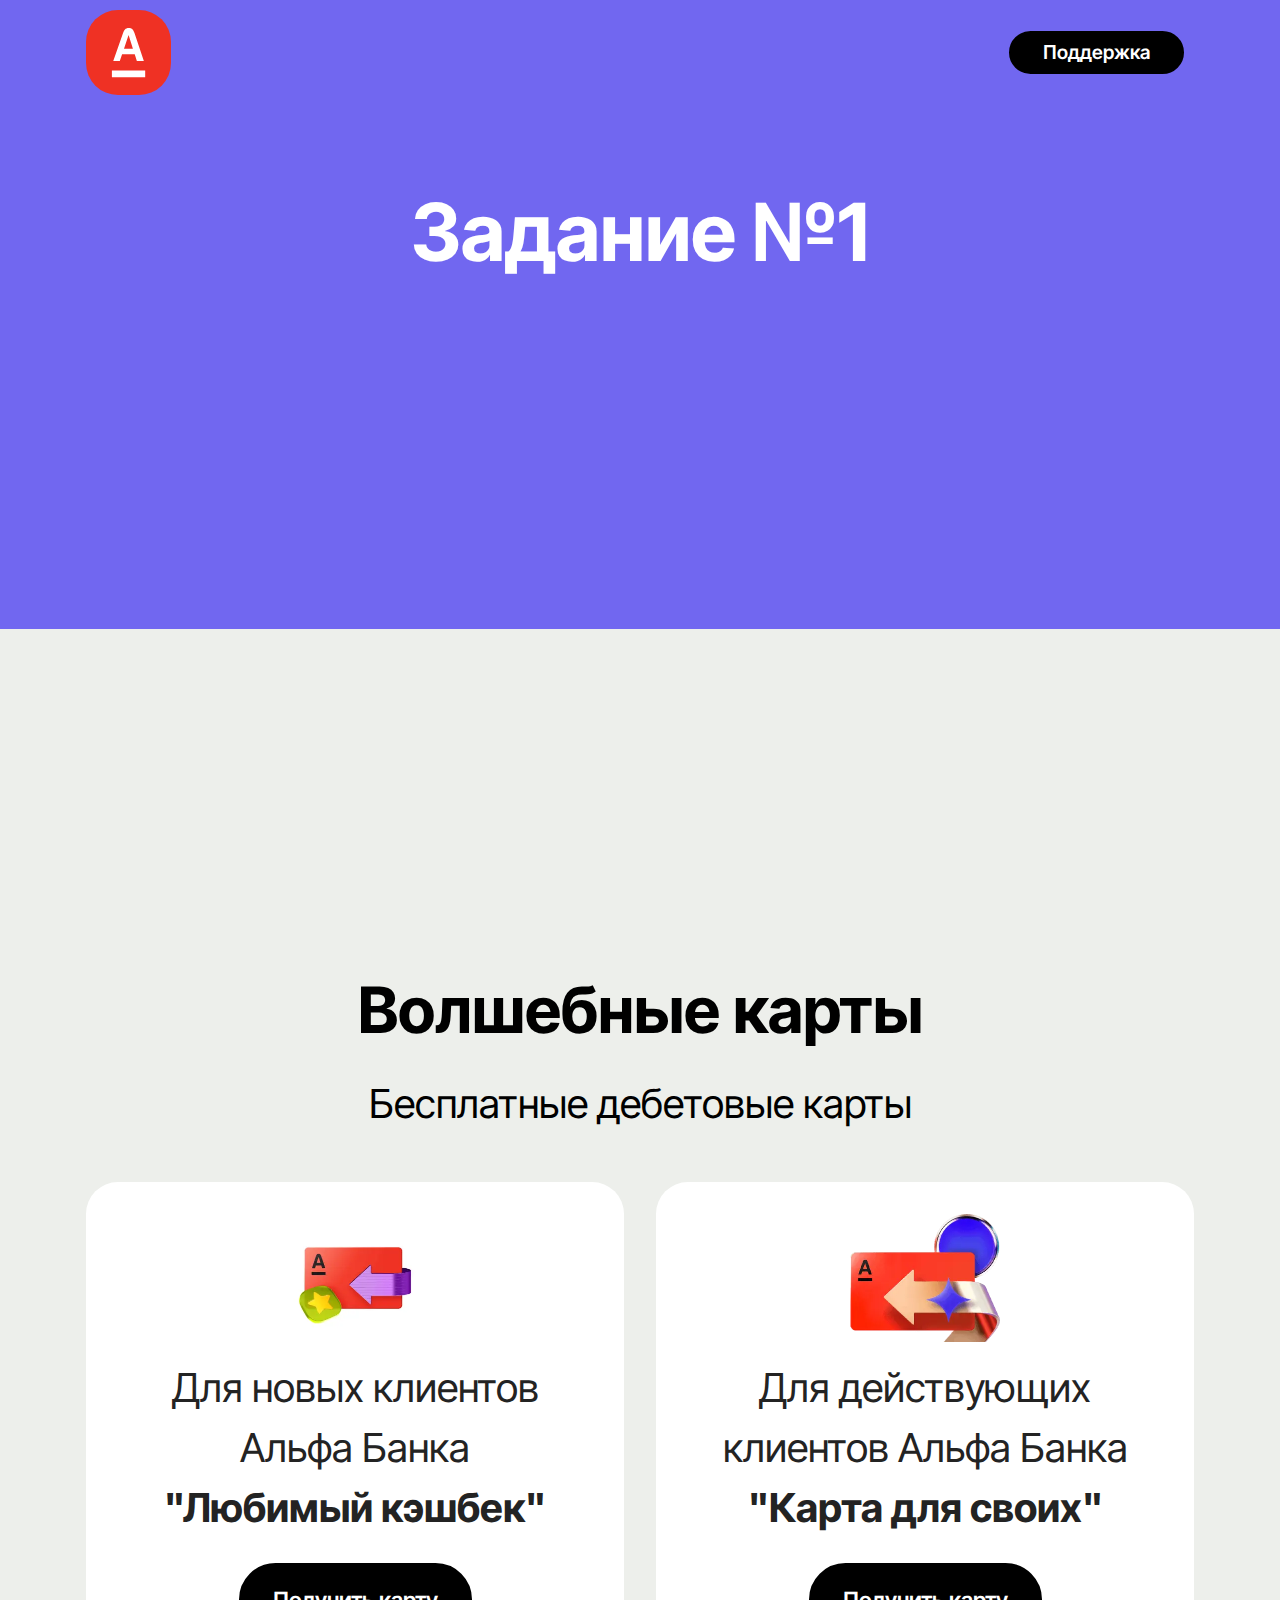
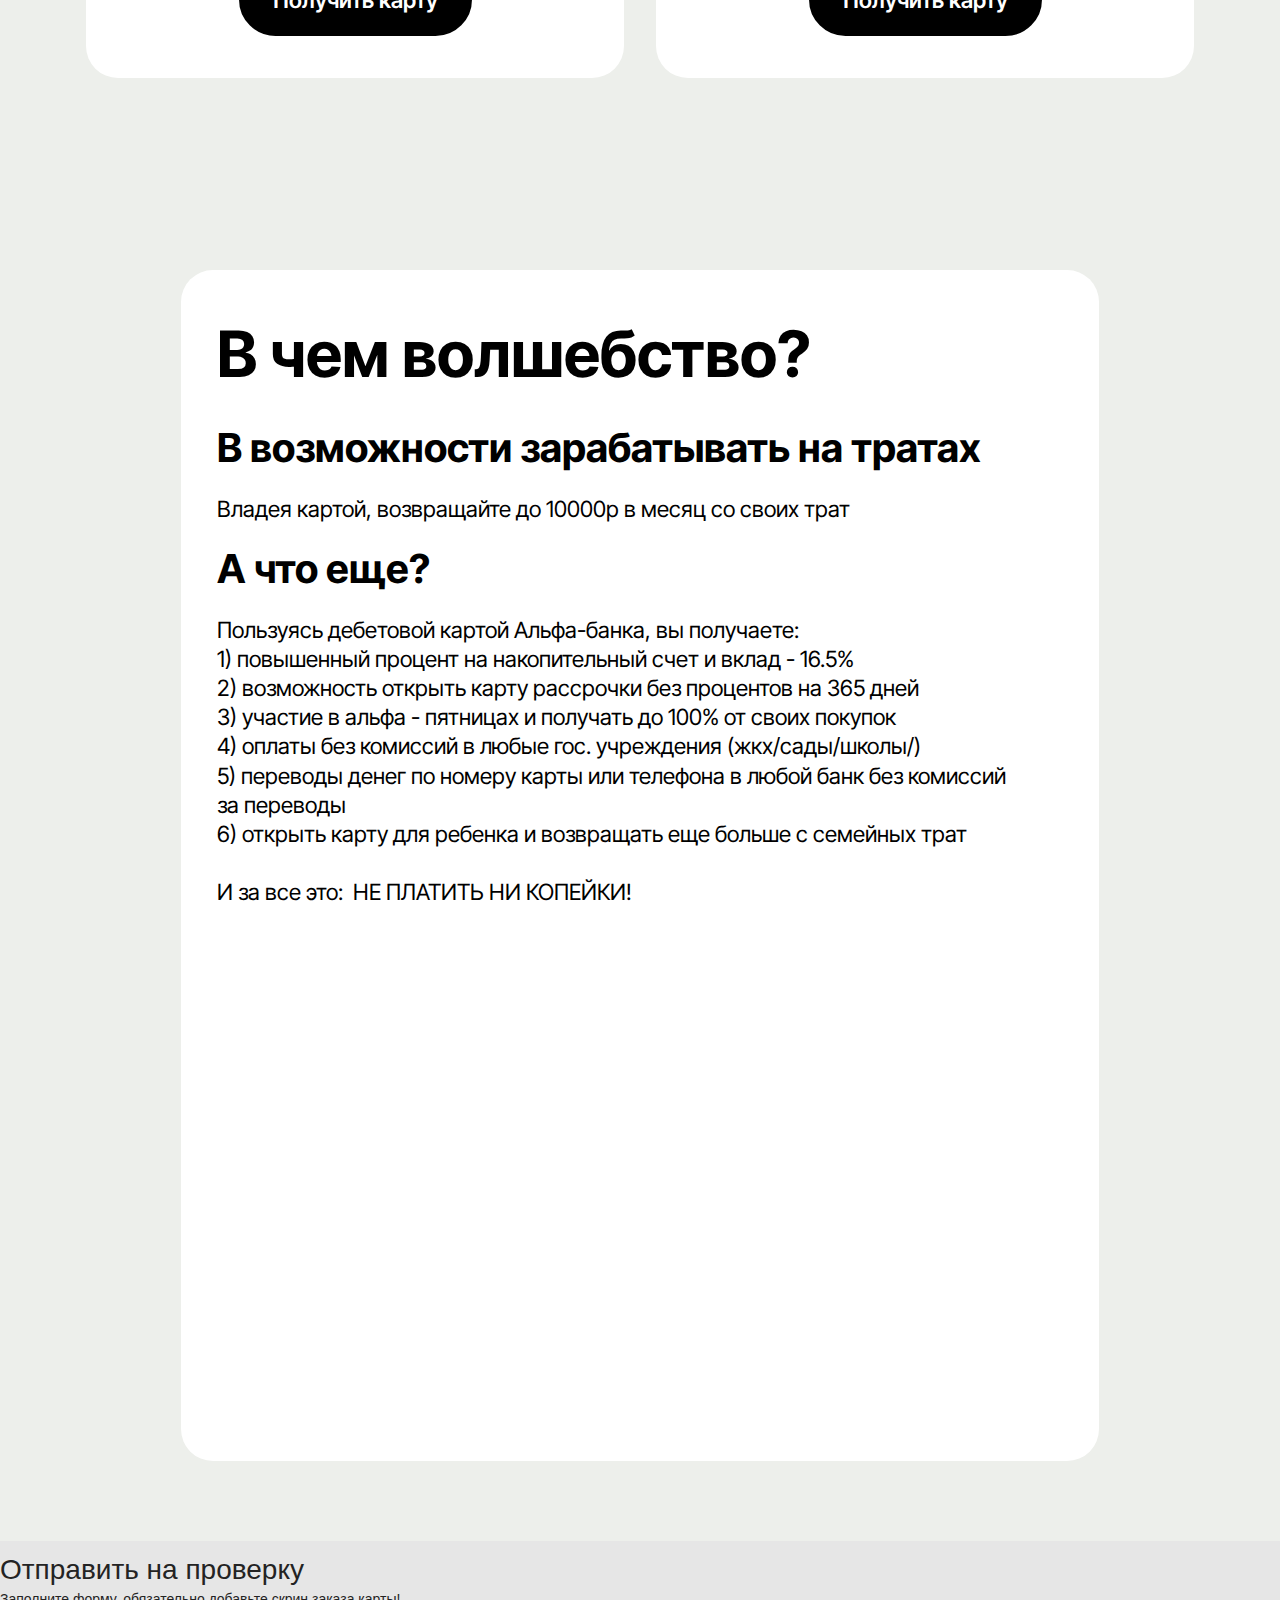
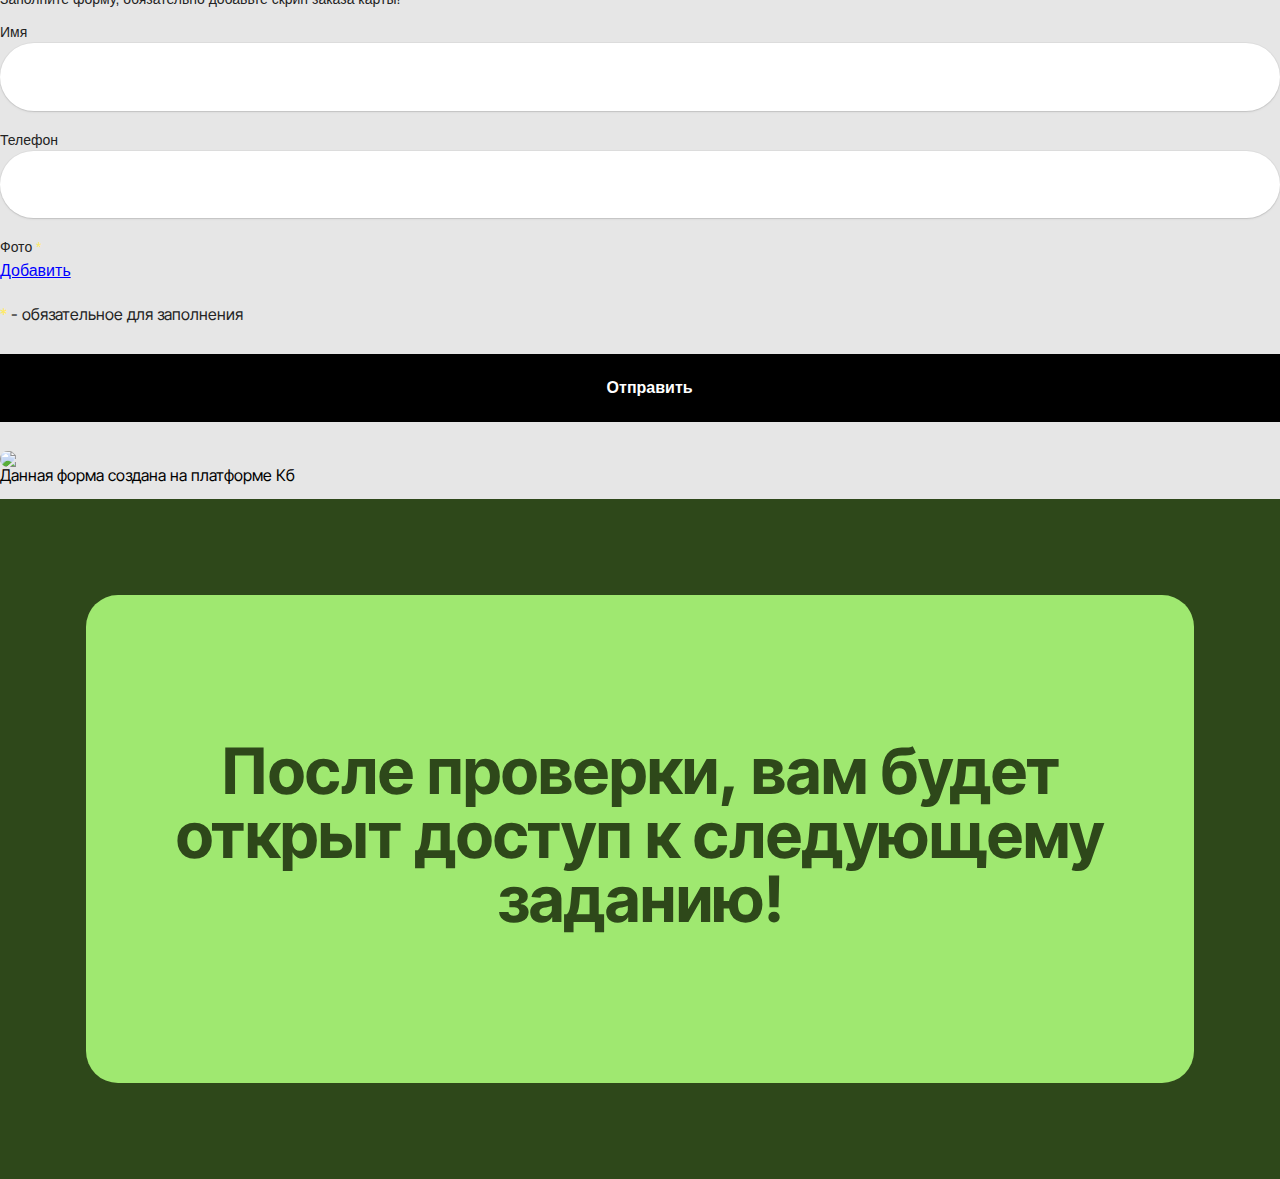
==== commit afffe213: "create github pages" ====
--- a/page1.html
+++ b/page1.html
@@ -19,7 +19,6 @@
   <link rel="stylesheet" href="assets/dropdown/css/style.css">
   <link rel="stylesheet" href="assets/socicon/css/styles.css">
   <link rel="stylesheet" href="assets/theme/css/style.css">
-  <link rel="stylesheet" href="assets/recaptcha.css">
   <link rel="preload" href="https://fonts.googleapis.com/css?family=Inter+Tight:100,200,300,400,500,600,700,800,900,100i,200i,300i,400i,500i,600i,700i,800i,900i&display=swap" as="style" onload="this.onload=null;this.rel='stylesheet'">
   <noscript><link rel="stylesheet" href="https://fonts.googleapis.com/css?family=Inter+Tight:100,200,300,400,500,600,700,800,900,100i,200i,300i,400i,500i,600i,700i,800i,900i&display=swap"></noscript>
   <link rel="preload" as="style" href="assets/mobirise/css/mbr-additional.css"><link rel="stylesheet" href="assets/mobirise/css/mbr-additional.css" type="text/css">
@@ -38,13 +37,24 @@
             <div class="navbar-brand">
                 <span class="navbar-logo">
                     <a href="index.html">
-                        <img src="[data-uri]" alt="Альфа Банк" style="height: 5.7rem;" loading="lazy" class="lazyload" data-src="assets/images/footer-alfa-logo-1025x1025-common-19.svg">
+                        <img src="[data-uri]" alt="Альфа Банк" style="height: 5.3rem;" loading="lazy" class="lazyload" data-src="assets/images/footer-alfa-logo-1025x1025-common-19.svg">
                     </a>
                 </span>
                 
             </div>
-            
-            
+            <button class="navbar-toggler" type="button" data-toggle="collapse" data-bs-toggle="collapse" data-target="#navbarSupportedContent" data-bs-target="#navbarSupportedContent" aria-controls="navbarNavAltMarkup" aria-expanded="false" aria-label="Toggle navigation">
+                <div class="hamburger">
+                    <span></span>
+                    <span></span>
+                    <span></span>
+                    <span></span>
+                </div>
+            </button>
+            <div class="collapse navbar-collapse" id="navbarSupportedContent">
+                
+                
+                <div class="navbar-buttons mbr-section-btn"><a class="btn btn-sm btn-primary display-4" href="#">Поддержка</a></div>
+            </div>
         </div>
     </nav>
 </section>
@@ -80,7 +90,7 @@
       <h5 class="mbr-section-title mbr-fonts-style mb-0 display-2"><strong>Волшебные карты</strong></h5>
       <div class="col-12">
         <h6 class="mbr-section-subtitle mbr-fonts-style mb-0 mt-4 display-5">
-          Бесплатная дебетовая карта</h6>
+          Бесплатные дебетовые карты</h6>
       </div>
     </div>
     <div class="row">
@@ -126,31 +136,19 @@
     <div class="row justify-content-center">
       <div class="card col-md-12 col-lg-10">
         <div class="card-wrapper">
-          <h3 class="card-title mbr-fonts-style mbr-white mt-3 mb-4 display-2"><strong>Что она для вас откроет?</strong></h3>
+          <h3 class="card-title mbr-fonts-style mbr-white mt-3 mb-4 display-2"><strong>В чем волшебство?</strong></h3>
           <div class="row card-box align-left">
             <div class="item features-without-image col-12">
               <div class="item-wrapper">
-                <h4 class="mbr-section-subtitle mbr-fonts-style mb-3 display-5">
-                  <strong>Возможность зарабатывать на тратах.</strong></h4>
-                <p class="mbr-text mbr-fonts-style display-7">
-                  To be eligible for a refund, the item must be unused,
-                  undamaged, and in its original packaging. Custom-made or
-                  personalized items may not be eligible for a refund unless
-                  they are received in a damaged or defective condition.
-                </p>
+                <h4 class="mbr-section-subtitle mbr-fonts-style mb-3 display-5"><strong>В возможности зарабатывать на тратах</strong></h4>
+                <p class="mbr-text mbr-fonts-style display-7">Владея картой, возвращайте до 10000р  в месяц со своих трат</p>
               </div>
             </div>
             <div class="item features-without-image col-12">
               <div class="item-wrapper">
-                <h4 class="mbr-section-subtitle mbr-fonts-style mb-3 display-5">
-                  <strong>Refund Request</strong>
-                </h4>
+                <h4 class="mbr-section-subtitle mbr-fonts-style mb-3 display-5"><strong>А что еще?</strong></h4>
                 <p class="mbr-text mbr-fonts-style display-7">
-                  If you wish to request a refund, please contact our customer
-                  support team within 14 days from the date of delivery. Provide
-                  your order details and the reason for the refund request. Our
-                  team will guide you through the process.
-                </p>
+                  Пользуясь дебетовой картой Альфа-банка, вы получаете:<br>1) повышенный процент на накопительный счет и вклад - 16.5%<br>2) возможность открыть карту рассрочки без процентов на 365 дней<br>3) участие в альфа - пятницах и получать до 100% от своих покупок&nbsp;<br>4) оплаты  без комиссий в любые гос. учреждения (жкх/сады/школы/)<br>5) переводы денег по номеру карты или телефона в любой банк без комиссий за переводы<br>6) открыть карту для ребенка и возвращать еще больше с семейных трат<br><br>И за все это:&nbsp; НЕ ПЛАТИТЬ НИ КОПЕЙКИ!<br><br></p>
               </div>
             </div>
 
@@ -928,54 +926,20 @@
 <!-- BEGIN OF CUSTOM JAVASCRIPT --><!-- END OF CUSTOM JAVASCRIPT -->
                         </div>
 
-<section data-bs-version="5.1" class="features20 cid-ucAK4XAYEN" id="features020-n">
+<section data-bs-version="5.1" class="article6 cid-ucAVkuCPDU" id="article06-1a">
 	
 
 	
 	
 	<div class="container">
-		<div class="row mb-5">
-			<div class="col-12 mb-0">
-				<h3 class="mbr-section-title mbr-fonts-style align-center display-2"><strong>Всего три шага</strong></h3>
-				
-			</div>
-		</div>
-		<div class="row">
-			<div class="item features-without-image col-12 col-md-6 col-lg-4">
-				<div class="item-wrapper">
+		<div class="row justify-content-center">
+			<div class="card col-md-12 col-lg-12">
+				<div class="card-wrapper">
 					<div class="card-box align-left">
-						<div class="img-wrapper mb-3">
-							<img src="[data-uri]" alt="" loading="lazy" class="lazyload" data-src="assets/images/111.webp">
-						</div>
+						<h4 class="card-title mbr-fonts-style display-2">
+							<strong>После проверки, вам будет открыт доступ к следующему заданию!</strong></h4>
 						
-						<p class="card-text mbr-fonts-style display-7">
-							Заказываете бесплатную дебетовую карту Альфа Банка&nbsp;</p>
-					</div>
-				</div>
-			</div>
-			<div class="item features-without-image col-12 col-md-6 col-lg-4">
-				<div class="item-wrapper">
-					<div class="card-box align-left">
-						<div class="img-wrapper mb-3">
-							<img src="[data-uri]" alt="" loading="lazy" class="lazyload" data-src="assets/images/2.webp">
-						</div>
 						
-						<p class="card-text mbr-fonts-style display-7">
-							Lorem ipsum dolor sit amet nulla vel, consectetur massa adipiscing.
-						</p>
-					</div>
-				</div>
-			</div>
-			<div class="item features-without-image col-12 col-md-6 col-lg-4">
-				<div class="item-wrapper">
-					<div class="card-box align-left">
-						<div class="img-wrapper mb-3">
-							<img src="[data-uri]" alt="" loading="lazy" class="lazyload" data-src="assets/images/3.webp">
-						</div>
-						
-						<p class="card-text mbr-fonts-style display-7">
-							Lorem ipsum dolor sit amet nulla vel, consectetur massa adipiscing.
-						</p>
 					</div>
 				</div>
 			</div>
@@ -983,74 +947,16 @@
 	</div>
 </section>
 
-<section data-bs-version="5.1" class="form01 agentm5 cid-ucAK51UoiT" id="form01-s">
-    
-
-    
-    
-
-    <div class="container-fluid">
-        <div class="row row-main">
-            <div class="col-12 col-lg-6 card mx-auto mbr-form" data-form-type="formoid">
-<!--Formbuilder Form-->
-<form action="https://mobirise.eu/" method="POST" class="mbr-form form-with-styler form-wrap" data-form-title="Form Name"><input type="hidden" name="email" data-form-email="true" value="PgIRXwMy1JRyG5b4AP6lTf61sK7Z3U26j/Yksn9yFrorV9OgKeVSK6/DxHYNvZwzkVa0KZInxUYENYK80AU2wy6XUBgUCgddGLLraEYz78A2QplLCOdn4bgtDuOXS7ls.YcsANeO4k1TA2JJpPa/QvzYASb4gOCX2ospWiAPYc3eQ071ar9X4tk6d9qE3p+UlZNNaRGL9SinkfbRMdZzFlFt7L8MLb4GKEso/iXANftDQnU+9e2hJ4Eni/FR2oAvu">
-<div class="row">
-<div hidden="hidden" data-form-alert="" class="alert alert-success col-12">Спасибо за заявку в розыгрыше! Инструкция придет на указанный вами номер телефона. Желаем вам получить свой приз!</div>
-<div hidden="hidden" data-form-alert-danger="" class="alert alert-danger col-12"> Oops...! some problem! </div>
-</div>
-<div class="dragArea row">
-<div class="col-lg-12 col-md-12 col-sm-12">
-<h3 class="mbr-section-title mbr-fonts-style display-5">Заявка на участие в марафоне</h3>
-</div>
-<div class="col-lg-12 col-md-12 col-sm-12">
-<p class="mbr-text mbr-fonts-style display-7"> Заполните форму</p>
-</div>
-<div data-for="Имя" class="col-lg-12 col-md-12 col-sm-12 form-group mb-3">
-<input type="text" name="Имя" placeholder="Имя" data-form-field="Имя" class="form-control display-4" value="" id="Имя-form01-s">
-</div>
-<div data-for="Телефон" class="col-lg-12 col-md-12 col-sm-12 form-group">
-<input type="text" name="Телефон" placeholder="Телефон" data-form-field="Телефон" class="form-control display-7" value="" id="Телефон-form01-s">
-</div>
-<div class="col-lg-12 col-md-12 col-sm-12 form-group mb-3" data-for="radio">
-<div class="form-control-label">
-<label for="radio-form01-s" class="mbr-fonts-style display-7">Куда отправить инструкцию?</label>
-</div>
-<div class="form-check ms-2">
-<input type="radio" name="radio" data-form-field="radio" class="form-check-input display-7" value="Telegram" checked="" id="radio-form01-s">
-<label class="form-check-label display-7">Telegram</label>
-</div>
-<div class="form-check ms-2">
-<input type="radio" name="radio" data-form-field="radio" class="form-check-input display-7" value="WhatsApp" id="radio-form01-s">
-<label class="form-check-label display-7">WhatsApp</label>
-</div>
-</div>
-<div class="col-lg-12 col-md-12 col-sm-12 form-group mb-3">
-<div class="form-control-label">
-</div>
-<div data-for="Согласен на обработку персональных данных" class="form-check ms-2">
-<input type="checkbox" value="Yes" name="Согласен на обработку персональных данных" data-form-field="Согласен на обработку персональных данных" class="form-check-input display-7" id="Согласен на обработку персональных данных-form01-s">
-<label for="Согласен на обработку персональных данных-form01-s" class="form-check-label display-7">Согласие на обработку персональных данных</label>
-</div>
-</div>
-<div class="col-lg-12 col-md-12 col-sm-12 mbr-section-btn"><button type="submit" class="w-100 btn btn-secondary display-4">Отправить</button></div>
-</div>
-</form><!--Formbuilder Form-->
-</div>
-        </div>
-    </div>
-</section>
-
 
 <script src="assets/bootstrap/js/bootstrap.bundle.min.js"></script>
   <script src="assets/smoothscroll/smooth-scroll.js"></script>
   <script src="assets/ytplayer/index.js"></script>
   <script src="assets/dropdown/js/navbar-dropdown.js"></script>
   <script src="assets/theme/js/script.js"></script>
-  <script src="assets/formoid.min.js"></script>
-  
-  
-  
-
+  
+  
+  
 <script>"use strict";if("loading"in HTMLImageElement.prototype){document.querySelectorAll('img[loading="lazy"]').forEach(e=>{e.src=e.dataset.src;if(e.getAttribute("style")){e.setAttribute("data-temp-style",e.getAttribute("style"))};if(e.getAttribute("data-aspectratio")){e.style.paddingTop=100*e.getAttribute("data-aspectratio")+"%";e.style.height=0;}e.onload=function(){if(e.getAttribute("data-temp-style")){e.setAttribute("style", e.getAttribute("data-temp-style"))}else{e.removeAttribute("style")};e.removeAttribute("data-temp-style")}})}else{const e=document.createElement("script");e.src="https://cdnjs.cloudflare.com/ajax/libs/lazysizes/5.1.2/lazysizes.min.js";document.body.appendChild(e)}</script>
+
 </body>
 </html>--- a/assets/mobirise/css/mbr-additional.css
+++ b/assets/mobirise/css/mbr-additional.css
@@ -894,7 +894,7 @@
 }
 @media (min-width: 992px) {
   .cid-u7K2FaMoEt .navbar.collapsed.opened:not(.navbar-short) .navbar-collapse {
-    max-height: calc(98.5vh - 5.7rem);
+    max-height: calc(98.5vh - 5.3rem);
   }
 }
 .cid-u7K2FaMoEt .navbar.collapsed .dropdown-menu .dropdown-submenu {
@@ -1115,15 +1115,15 @@
     left: -1rem;
   }
 }
-.cid-ucAAgAxZeR {
+.cid-ucWzZeuURN {
   padding-top: 12rem;
   padding-bottom: 6rem;
   background-color: #edefeb;
 }
-.cid-ucAAgAxZeR .mbr-fallback-image.disabled {
+.cid-ucWzZeuURN .mbr-fallback-image.disabled {
   display: none;
 }
-.cid-ucAAgAxZeR .mbr-fallback-image {
+.cid-ucWzZeuURN .mbr-fallback-image {
   display: block;
   background-size: cover;
   background-position: center center;
@@ -1133,139 +1133,51 @@
   top: 0;
 }
 @media (max-width: 992px) {
-  .cid-ucAAgAxZeR .mbr-figure {
+  .cid-ucWzZeuURN .mbr-figure {
     margin-top: 1.5rem;
   }
 }
-.cid-ucAAgAxZeR .row {
+.cid-ucWzZeuURN .row {
   align-items: center;
 }
 @media (min-width: 992px) {
-  .cid-ucAAgAxZeR .text-wrapper {
+  .cid-ucWzZeuURN .text-wrapper {
     padding: 0 2rem;
   }
 }
-.cid-ucAAgAxZeR .media-content,
-.cid-ucAAgAxZeR .mbr-figure {
+.cid-ucWzZeuURN .media-content,
+.cid-ucWzZeuURN .mbr-figure {
   align-self: center;
 }
-.cid-ucAAgAxZeR .mbr-figure iframe {
+.cid-ucWzZeuURN .mbr-figure iframe {
   width: 100%;
   border-radius: 2rem;
   overflow: hidden;
 }
-.cid-ucAAgAxZeR .mbr-figure {
+.cid-ucWzZeuURN .mbr-figure {
   border-radius: 0rem;
   overflow: hidden;
 }
 @media (min-width: 767px) {
-  .cid-ucAAgAxZeR .mbr-figure {
+  .cid-ucWzZeuURN .mbr-figure {
     border-radius: 2rem;
   }
 }
-.cid-ucAJa1AsUf {
-  padding-top: 6rem;
-  padding-bottom: 6rem;
-  background-image: url("../../../assets/images/background3.webp");
-}
-.cid-ucAJa1AsUf .mbr-fallback-image.disabled {
-  display: none;
-}
-.cid-ucAJa1AsUf .mbr-fallback-image {
-  display: block;
-  background-size: cover;
-  background-position: center center;
-  width: 100%;
-  height: 100%;
-  position: absolute;
-  top: 0;
-}
-.cid-ucAJa1AsUf .card-wrapper {
-  background: #ffffff;
-  border-radius: 4px;
-}
-@media (max-width: 767px) {
-  .cid-ucAJa1AsUf .card-wrapper {
-    padding: 1rem;
-  }
-}
-@media (min-width: 768px) and (max-width: 991px) {
-  .cid-ucAJa1AsUf .card-wrapper {
-    padding: 2rem;
-  }
-}
-@media (min-width: 992px) {
-  .cid-ucAJa1AsUf .card-wrapper {
-    padding: 4rem;
-  }
-}
-.cid-ucAEVZOpAJ {
-  padding-top: 5rem;
-  padding-bottom: 5rem;
-  background-color: #edefeb;
-}
-.cid-ucAEVZOpAJ .mbr-fallback-image.disabled {
-  display: none;
-}
-.cid-ucAEVZOpAJ .mbr-fallback-image {
-  display: block;
-  background-size: cover;
-  background-position: center center;
-  width: 100%;
-  height: 100%;
-  position: absolute;
-  top: 0;
-}
-.cid-ucAEVZOpAJ .img-wrapper {
-  text-align: center;
-}
-.cid-ucAEVZOpAJ img {
-  margin: auto;
-  width: 200px;
-}
-.cid-ucAEVZOpAJ .row {
-  align-items: flex-start;
-}
-.cid-ucAEVZOpAJ .item-wrapper {
-  margin-bottom: 2rem;
-  background: #ffffff;
-  padding: 1rem;
-}
-@media (max-width: 767px) {
-  .cid-ucAEVZOpAJ .item-wrapper {
-    margin-bottom: 1rem;
-  }
-}
-@media (min-width: 768px) {
-  .cid-ucAEVZOpAJ .item-wrapper {
-    padding: 2rem;
-  }
-}
-@media (min-width: 768px) and (max-width: 991px) {
-  .cid-ucAEVZOpAJ .item-wrapper {
-    margin-bottom: 3rem;
-  }
-}
-.cid-ucAEVZOpAJ .mbr-section-title,
-.cid-ucAEVZOpAJ .mbr-section-subtitle {
-  text-align: center;
-  color: #000000;
-}
-.cid-ucABeKXnCH {
+.cid-ucWBxdphov {
   padding-top: 6rem;
   padding-bottom: 6rem;
   background-color: #ffffff;
 }
-.cid-ucABeKXnCH .mbr-fallback-image.disabled {
+.cid-ucWBxdphov .mbr-fallback-image.disabled {
   display: none;
 }
-.cid-ucABeKXnCH .item-wrapper img {
+.cid-ucWBxdphov .item-wrapper img {
   width: 80px;
   height: 80px;
   object-fit: cover;
   border-radius: 50%!important;
 }
-.cid-ucABeKXnCH .mbr-fallback-image {
+.cid-ucWBxdphov .mbr-fallback-image {
   display: block;
   background-size: cover;
   background-position: center center;
@@ -1274,36 +1186,89 @@
   position: absolute;
   top: 0;
 }
-.cid-ucABeKXnCH .item-wrapper {
+.cid-ucWBxdphov .item-wrapper {
   background: #edefeb;
   margin-bottom: 2rem;
   padding: 2.25rem;
 }
 @media (max-width: 767px) {
-  .cid-ucABeKXnCH .item-wrapper {
+  .cid-ucWBxdphov .item-wrapper {
     padding: 2rem 1.5rem;
     margin-bottom: 1rem;
   }
 }
-.cid-ucABeKXnCH .card-title,
-.cid-ucABeKXnCH .iconfont-wrapper {
+.cid-ucWBxdphov .card-title,
+.cid-ucWBxdphov .iconfont-wrapper {
   color: #000000;
 }
-.cid-ucABeKXnCH .card-text {
+.cid-ucWBxdphov .card-text {
   color: #000000;
 }
-.cid-ucABeKXnCH .mbr-section-title {
-  color: #333333;
-}
-.cid-ucAEQNaz6s {
+.cid-ucWBxdphov .mbr-section-title {
+  color: #000000;
+}
+.cid-ucWzaEHwpQ {
+  padding-top: 0rem;
+  padding-bottom: 6rem;
+  background-color: #ffffff;
+}
+.cid-ucWzaEHwpQ .mbr-fallback-image.disabled {
+  display: none;
+}
+.cid-ucWzaEHwpQ .mbr-fallback-image {
+  display: block;
+  background-size: cover;
+  background-position: center center;
+  width: 100%;
+  height: 100%;
+  position: absolute;
+  top: 0;
+}
+.cid-ucWzaEHwpQ .card-wrapper {
+  border-radius: 4px;
+}
+@media (max-width: 767px) {
+  .cid-ucWzaEHwpQ .card-wrapper {
+    padding: 1.5rem;
+  }
+}
+@media (min-width: 768px) and (max-width: 991px) {
+  .cid-ucWzaEHwpQ .card-wrapper {
+    padding: 2rem;
+  }
+}
+@media (min-width: 992px) {
+  .cid-ucWzaEHwpQ .card-wrapper {
+    padding: 4rem;
+  }
+}
+.cid-ucWzaEHwpQ .wrap {
+  background: url("../../../assets/images/background1.webp");
+  background-repeat: no-repeat;
+  background-position: center;
+  background-size: cover;
+}
+.cid-ucWzaEHwpQ .wrap .inner-wrap {
+  padding: 40px;
+}
+.cid-ucWzaEHwpQ .card-title {
+  color: #ffffff;
+  text-align: left;
+}
+.cid-ucWzaEHwpQ .mbr-text,
+.cid-ucWzaEHwpQ .mbr-section-btn {
+  color: #ffffff;
+  text-align: left;
+}
+.cid-ucWFeuiDK0 {
   padding-top: 6rem;
   padding-bottom: 6rem;
   background-color: #edefeb;
 }
-.cid-ucAEQNaz6s .mbr-fallback-image.disabled {
+.cid-ucWFeuiDK0 .mbr-fallback-image.disabled {
   display: none;
 }
-.cid-ucAEQNaz6s .mbr-fallback-image {
+.cid-ucWFeuiDK0 .mbr-fallback-image {
   display: block;
   background-size: cover;
   background-position: center center;
@@ -1312,524 +1277,83 @@
   position: absolute;
   top: 0;
 }
-.cid-ucAEQNaz6s .card-wrapper {
-  background: #ffd7ef;
+.cid-ucWFeuiDK0 .card-wrapper {
+  background: #232323;
 }
 @media (max-width: 767px) {
-  .cid-ucAEQNaz6s .card-wrapper {
+  .cid-ucWFeuiDK0 .card-wrapper {
     padding: 1rem;
   }
 }
 @media (min-width: 768px) and (max-width: 991px) {
-  .cid-ucAEQNaz6s .card-wrapper {
+  .cid-ucWFeuiDK0 .card-wrapper {
     padding: 2rem;
   }
 }
 @media (min-width: 992px) {
-  .cid-ucAEQNaz6s .card-wrapper {
+  .cid-ucWFeuiDK0 .card-wrapper {
     padding: 9rem 4rem;
   }
 }
-.cid-ucAEQNaz6s .mbr-text,
-.cid-ucAEQNaz6s .mbr-section-btn {
+.cid-ucWFeuiDK0 .mbr-text,
+.cid-ucWFeuiDK0 .mbr-section-btn {
   color: #000000;
   text-align: center;
 }
-.cid-ucAEQNaz6s .card-title,
-.cid-ucAEQNaz6s .card-box {
+.cid-ucWFeuiDK0 .card-title,
+.cid-ucWFeuiDK0 .card-box {
   text-align: center;
-  color: #333333;
-}
-.cid-ucAHLMT5fh {
+  color: #c20325;
+}
+.cid-ucWzpOB5eB {
   padding-top: 6rem;
   padding-bottom: 6rem;
-  background-color: #2e481a;
-}
-.cid-ucAHLMT5fh .mbr-fallback-image.disabled {
-  display: none;
-}
-.cid-ucAHLMT5fh .mbr-fallback-image {
-  display: block;
-  background-size: cover;
-  background-position: center center;
-  width: 100%;
+  background-color: #260a30;
+}
+.cid-ucWzpOB5eB input {
+  padding: 1.2rem 1.5rem;
+  border: none !important;
   height: 100%;
-  position: absolute;
-  bottom: 0;
-}
-.cid-ucAHLMT5fh .topbg {
-  position: absolute;
-  bottom: 0;
-  left: 0;
-  width: 100%;
-  height: 30%;
-  background: #edefeb;
-}
-.cid-ucAHLMT5fh .mbr-section-title {
-  color: #ffffff;
-}
-.cid-ucAHLMT5fh .mbr-text,
-.cid-ucAHLMT5fh .mbr-section-btn {
-  color: #ffffff;
-}
-.cid-ucAHLMT5fh .media-content,
-.cid-ucAHLMT5fh .mbr-figure {
-  align-self: center;
-}
-.cid-ucAHLMT5fh .mbr-figure iframe {
-  width: 100%;
-  overflow: hidden;
-}
-.cid-ucAHLMT5fh .app-video-wrapper {
-  background: transparent;
-}
-.cid-ucAENKVxmd {
-  padding-top: 8rem;
-  padding-bottom: 8rem;
-  background-color: #2e481a;
-}
-.cid-ucAENKVxmd .mbr-fallback-image.disabled {
-  display: none;
-}
-.cid-ucAENKVxmd .mbr-fallback-image {
-  display: block;
-  background-size: cover;
-  background-position: center center;
-  width: 100%;
+}
+.cid-ucWzpOB5eB input:hover {
+  border: none !important;
+}
+.cid-ucWzpOB5eB .btn {
   height: 100%;
-  position: absolute;
-  top: 0;
-}
-.cid-ucAENKVxmd .card-wrapper {
-  overflow: hidden;
-  background: #edefeb;
-}
-.cid-ucAENKVxmd .text-wrapper {
-  padding: 4rem 3rem;
-}
-@media (max-width: 767px) {
-  .cid-ucAENKVxmd .text-wrapper {
-    padding: 1.5rem;
-  }
-}
-.cid-ucAENKVxmd .row {
+  margin: auto;
+  padding-left: 2rem;
+  padding-right: 2rem;
+}
+@media (min-width: 992px) {
+  .cid-ucWzpOB5eB .text-wrapper {
+    padding: 0 2rem;
+  }
+}
+.cid-ucWzpOB5eB .row {
+  justify-content: center;
+}
+.cid-ucWzpOB5eB .mbr-section-btn {
+  display: flex;
+  margin-bottom: 1.2rem;
+  width: fit-content;
+}
+.cid-ucWzpOB5eB .mbr-section-btn .btn {
+  width: auto;
+}
+@media (max-width: 991px) {
+  .cid-ucWzpOB5eB .image-wrapper {
+    margin-bottom: 2rem;
+  }
+  .cid-ucWzpOB5eB .content-wrapper {
+    flex-direction: column-reverse;
+  }
+}
+.cid-ucWzpOB5eB .justify-content-center {
   align-items: center;
-  margin-right: -1rem;
-  margin-left: -1rem;
-}
-.cid-ucAENKVxmd .row {
-  flex-direction: row-reverse;
-}
-.cid-ucAENKVxmd .image-wrapper {
-  padding: 0 0.75rem;
-}
-.cid-ucAENKVxmd img,
-.cid-ucAENKVxmd .image-wrapper {
-  height: 600px;
-  object-fit: cover;
-}
-.cid-ucAENKVxmd .mbr-section-title {
-  color: #000000;
-}
-.cid-ucAENKVxmd .mbr-text {
-  color: #000000;
-}
-#custom-html-9 {
-  /* временные костыли, убрать! */
-  /* При опции прозрачности */
-}
-#custom-html-9 .well input.form-control {
-  padding-left: 200px;
-}
-#custom-html-9 .well input.ac_input {
-  width: 443px;
-}
-#custom-html-9 .well input.hasDatepicker {
-  width: 435px;
-}
-#custom-html-9 .well select.form-control {
-  padding-left: 5px;
-  width: 476px !important;
-  -moz-appearance: none;
-  -webkit-appearance: none;
-  appearance: none !important;
-}
-#custom-html-9 .well textarea.form-control {
-  resize: vertical;
-  font-family: Arial;
-  padding-top: 10px;
-  padding-left: 10px;
-  height: 100px;
-}
-#custom-html-9 .well {
-  min-width: 530px;
-}
-#custom-html-9 .well .input-group {
-  position: relative;
-}
-#custom-html-9 .select-group {
-  position: relative;
-}
-#custom-html-9 .well .input-group select.form-control {
-  position: relative;
-  background: none;
-  border-radius: 4px;
-}
-#custom-html-9 .well .input-group select.form-control::-ms-expand {
-  display: none;
-}
-#custom-html-9 .custom-select {
-  position: absolute;
-  width: 100%;
-  height: 100%;
-  background-color: white;
-  border-radius: 5px;
-}
-#custom-html-9 .pseudo-btn {
-  position: absolute;
-  border-left: 1px solid #ccc;
-  width: 1px;
-  height: 98%;
-  right: 34px;
-  top: 1px;
-}
-#custom-html-9 .select-caret {
-  display: inline-block;
-  width: 0;
-  height: 0;
-  position: absolute;
-  top: 46%;
-  right: -20px;
-  vertical-align: middle;
-  border-top: 4px dashed;
-  border-top: 4px solid\9;
-  border-right: 4px solid transparent;
-  border-left: 4px solid transparent;
-}
-#custom-html-9 textarea.form-control {
-  resize: vertical;
-}
-#custom-html-9 .ui-datepicker-trigger {
-  opacity: 0 !important;
-  position: absolute !important;
-  top: -10000px !important;
-}
-#custom-html-9 .ui-timepicker-div .ui_tpicker_second_label {
-  float: left;
-  display: inline-block;
-  margin-top: 2px;
-  margin-left: 4px;
-  height: 14px;
-}
-#custom-html-9 .ui-timepicker-div .ui_tpicker_time_label {
-  float: left;
-  margin-left: 4px;
-  margin-bottom: 5px;
-}
-#custom-html-9 .ui-timepicker-div .ui_tpicker_hour_label {
-  float: left;
-  display: inline-block;
-  margin-left: 4px;
-  margin-bottom: 5px;
-}
-#custom-html-9 .ui-timepicker-div .ui_tpicker_minute_label {
-  float: left;
-  display: inline-block;
-  margin-left: 4px;
-  margin-bottom: 5px;
-}
-#custom-html-9 .ui-timepicker-div .ui_tpicker_hour {
-  height: 14px;
-  margin-bottom: 5px;
-}
-#custom-html-9 .ui-timepicker-div .ui_tpicker_minute {
-  height: 14px;
-  margin-bottom: 5px;
-}
-#custom-html-9 .ui-timepicker-div .ui_tpicker_time {
-  /*float:left;*/
-  margin-left: 5.5em;
-  margin-bottom: 5px;
-}
-#custom-html-9 .ui-timepicker-div .ui-slider.ui-slider-horizontal {
-  width: 10.5em;
-  height: 12px;
-  margin-left: 2.3em;
-}
-#custom-html-9 .ui-timepicker-div dd {
-  margin-left: 40px;
-}
-#custom-html-9 .ui_tpicker_minute,
-#custom-html-9 .ui_tpicker_hour {
-  padding-top: 4px;
-}
-#custom-html-9 .ui_tpicker_hour_label {
-  padding-top: 2px;
-}
-#custom-html-9 .form-control {
-  width: 100% !important;
-}
-@media (min-width: 992px) {
-  #custom-html-9 .col-md-10 {
-    width: 97.333333% !important;
-  }
-}
-@media (max-width: 1000px) {
-  #custom-html-9 {
-    /* Правка таймера у календаря */
-  }
-  #custom-html-9 .ui-timepicker-div dd {
-    margin-left: 230px;
-  }
-  #custom-html-9 .ui-timepicker-div .ui_tpicker_time {
-    margin-bottom: 22px;
-  }
-  #custom-html-9 .ui-timepicker-div .ui_tpicker_hour {
-    height: 80px;
-    margin-bottom: 26px;
-  }
-  #custom-html-9 .ui-timepicker-div .ui_tpicker_minute {
-    height: 80px;
-  }
-  #custom-html-9 .ui_tpicker_minute,
-  #custom-html-9 .ui_tpicker_hour {
-    padding-top: 31px;
-  }
-  #custom-html-9 .ui-timepicker-div .ui-slider.ui-slider-horizontal {
-    height: 34px;
-  }
-  #custom-html-9 .pseudo-btn {
-    right: 75px;
-  }
-  #custom-html-9 .select-caret {
-    position: absolute;
-    top: 45%;
-    right: -62px;
-    border-top: 30px dashed black !important;
-    border-right: 25px solid transparent !important;
-    border-left: 25px solid transparent !important;
-  }
-}
-@media print {
-  #custom-html-9 .pseudo-btn {
-    right: 34px;
-  }
-  #custom-html-9 .select-caret {
-    right: -20px;
-    border-top: 4px dashed black !important;
-    border-right: 4px solid transparent !important;
-    border-left: 4px solid transparent !important;
-  }
-}
-#custom-html-9 :root {
-  --decor_color: 11, 83, 148;
-}
-#custom-html-9 body {
-  background-color: #ededed;
-}
-@media (max-width: 1000px) {
-  #custom-html-9 .pseudo-btn {
-    position: initial;
-    height: 100%;
-    margin-left: 85%;
-    width: unset;
-    right: unset;
-    display: flex;
-    justify-content: center;
-    align-items: center;
-  }
-  #custom-html-9 .pseudo-btn .select-caret {
-    position: initial;
-    border-top: 16px dashed black !important;
-    border-right: 10px solid transparent !important;
-    border-left: 10px solid transparent !important;
-  }
-  #custom-html-9 input[type=checkbox],
-  #custom-html-9 input[type=radio] {
-    width: 26px;
-    height: 26px;
-  }
-}
-#custom-html-9 .k_field_name {
-  font-size: 14px;
-  font-family: Arial, Arial, Helvetica, sans-serif;
-}
-#custom-html-9 .k_qst_group {
-  font-size: 14px;
-  font-family: Arial, Arial, Helvetica, sans-serif;
-}
-#custom-html-9 .k_file_url {
-  color: blue;
-  cursor: pointer;
-  text-decoration: underline;
-}
-#custom-html-9 .k_file_url:hover {
-  color: red;
-  cursor: pointer;
-  text-decoration: underline;
-}
-#custom-html-9 .k_file_form {
-  position: absolute;
-  width: 90px;
-  height: 19px;
-  overflow: hidden;
-  cursor: pointer;
-}
-#custom-html-9 .k_file_form2 {
-  opacity: 0;
-}
-#custom-html-9 .k_file_form2 input {
-  opacity: 0;
-  filter: alpha(opacity=0);
-  font-size: 60px;
-  cursor: pointer;
-  width: 200px;
-}
-@-moz-document url-prefix() {
-  #custom-html-9 .k_file_form2 input {
-    direction: rtl;
-    width: auto;
-  }
-}
-@media all and (-webkit-min-device-pixel-ratio: 0) {
-  #custom-html-9 .k_file_form2 input {
-    direction: rtl;
-    width: auto;
-  }
-}
-#custom-html-9 .k_upload_progress_img {
-  background: url('https://crm129588.clientbase.ru/images/upload_progress.gif') no-repeat top left;
-  width: 14px;
-  height: 14px;
-  display: inline-block;
-  outline: none;
-}
-.cid-u7K71DMTMJ {
-  padding-top: 5rem;
-  padding-bottom: 5rem;
-  background-color: #e6e6e6;
-}
-.cid-u7K71DMTMJ .mbr-fallback-image.disabled {
-  display: none;
-}
-.cid-u7K71DMTMJ .mbr-fallback-image {
-  display: block;
-  background-size: cover;
-  background-position: center center;
-  width: 100%;
-  height: 100%;
-  position: absolute;
-  top: 0;
-}
-.cid-u7K71DMTMJ .container-fluid {
-  padding: 0 20px;
-}
-@media (max-width: 992px) {
-  .cid-u7K71DMTMJ .container-fluid {
-    padding: 0 6px;
-  }
-}
-@media (max-width: 992px) {
-  .cid-u7K71DMTMJ .container {
-    padding: 0 6px;
-  }
-}
-.cid-u7K71DMTMJ .row-main {
-  margin: 0;
-  padding: 0 150px;
-  justify-content: center;
-}
-@media (max-width: 1440px) {
-  .cid-u7K71DMTMJ .row-main {
-    padding: 0 32px;
-  }
-}
-@media (max-width: 1200px) {
-  .cid-u7K71DMTMJ .row-main {
-    padding: 0 8px;
-  }
-}
-@media (max-width: 992px) {
-  .cid-u7K71DMTMJ .row-main {
-    padding: 0 60px;
-  }
-}
-@media (max-width: 768px) {
-  .cid-u7K71DMTMJ .row-main {
-    padding: 0 30px;
-  }
-}
-.cid-u7K71DMTMJ .row-main .card {
-  padding: 0;
-  border-radius: 0 !important;
-  overflow: visible;
-}
-.cid-u7K71DMTMJ .form-wrap {
-  padding: 40px 45px ;
-  background-color: #262626;
-  border-radius: 10px;
-}
-@media (max-width: 992px) {
-  .cid-u7K71DMTMJ .form-wrap {
-    padding: 22px;
-  }
-}
-.cid-u7K71DMTMJ .form-wrap .dragArea.row .mbr-section-title {
-  margin-bottom: 32px !important;
-}
-.cid-u7K71DMTMJ .form-wrap .dragArea.row .mbr-text {
-  margin-bottom: 32px;
-}
-.cid-u7K71DMTMJ .form-wrap .dragArea.row .form-group {
-  margin-bottom: 25px !important;
-}
-.cid-u7K71DMTMJ .form-wrap .dragArea.row .form-group .form-control {
-  padding: 0 20px;
-  min-height: 60px;
-  border: none !important;
-  box-shadow: none;
-  border-radius: 10px !important;
-  background-color: #f7f7f7;
-}
-.cid-u7K71DMTMJ .form-wrap .dragArea.row .form-group .form-control:hover,
-.cid-u7K71DMTMJ .form-wrap .dragArea.row .form-group .form-control:focus {
-  border: none !important;
-  box-shadow: none;
-}
-.cid-u7K71DMTMJ .form-wrap .dragArea.row .form-group .form-control::placeholder {
-  color: #3a341c;
-}
-.cid-u7K71DMTMJ .form-wrap .dragArea.row .form-group textarea {
-  min-height: 160px;
-}
-.cid-u7K71DMTMJ .form-wrap .dragArea.row .form-group .form-check {
-  padding-left: 1.7em;
-  margin-bottom: 10px;
-}
-.cid-u7K71DMTMJ .form-wrap .dragArea.row .form-group .form-check .form-check-input {
-  background-color: #ff002d;
-  border-color: #ff002d;
-}
-.cid-u7K71DMTMJ .form-wrap .dragArea.row .mbr-section-btn .btn {
-  min-height: 54px;
-  width: 100%;
-}
-.cid-u7K71DMTMJ .mbr-section-title {
-  color: #ffffff;
+}
+.cid-ucWzpOB5eB .mbr-section-title {
   text-align: center;
-}
-.cid-u7K71DMTMJ .mbr-text {
-  color: #cfcfcf;
-  text-align: center;
-}
-.cid-u7K71DMTMJ label {
-  color: #320707;
-}
-.cid-u7K71DMTMJ LABEL {
-  color: #f7f7f7;
-}
-.cid-u7K71DMTMJ P {
-  color: #9c98cf;
+  color: #ffd7ef;
 }
 .cid-ucAK4UTVSQ {
   z-index: 1000;
@@ -1997,7 +1521,7 @@
 }
 @media (min-width: 992px) {
   .cid-ucAK4UTVSQ .navbar.collapsed.opened:not(.navbar-short) .navbar-collapse {
-    max-height: calc(98.5vh - 5.7rem);
+    max-height: calc(98.5vh - 5.3rem);
   }
 }
 .cid-ucAK4UTVSQ .navbar.collapsed .dropdown-menu .dropdown-submenu {
@@ -2623,21 +2147,2072 @@
   display: inline-block;
   outline: none;
 }
-.cid-ucAK4XAYEN {
+.cid-ucAVkuCPDU {
+  padding-top: 6rem;
+  padding-bottom: 6rem;
+  background-color: #2e481a;
+}
+.cid-ucAVkuCPDU .mbr-fallback-image.disabled {
+  display: none;
+}
+.cid-ucAVkuCPDU .mbr-fallback-image {
+  display: block;
+  background-size: cover;
+  background-position: center center;
+  width: 100%;
+  height: 100%;
+  position: absolute;
+  top: 0;
+}
+.cid-ucAVkuCPDU .card-wrapper {
+  background: #9fe870;
+}
+@media (max-width: 767px) {
+  .cid-ucAVkuCPDU .card-wrapper {
+    padding: 1rem;
+  }
+}
+@media (min-width: 768px) and (max-width: 991px) {
+  .cid-ucAVkuCPDU .card-wrapper {
+    padding: 2rem;
+  }
+}
+@media (min-width: 992px) {
+  .cid-ucAVkuCPDU .card-wrapper {
+    padding: 9rem 4rem;
+  }
+}
+.cid-ucAVkuCPDU .mbr-text,
+.cid-ucAVkuCPDU .mbr-section-btn {
+  color: #000000;
+  text-align: center;
+}
+.cid-ucAVkuCPDU .card-title,
+.cid-ucAVkuCPDU .card-box {
+  text-align: center;
+  color: #2e481a;
+}
+.cid-ucAQiAcCNA {
+  z-index: 1000;
+  width: 100%;
+}
+@media (min-width: 992px) {
+  .cid-ucAQiAcCNA {
+    flex-wrap: wrap;
+  }
+  .cid-ucAQiAcCNA .navbar > .container {
+    flex-wrap: nowrap;
+  }
+}
+@media (max-width: 992px) {
+  .cid-ucAQiAcCNA .opened .container {
+    flex-wrap: wrap;
+  }
+}
+.cid-ucAQiAcCNA .opened .container .navbar-collapse {
+  width: 100%;
+}
+.cid-ucAQiAcCNA .btn {
+  padding: 0.3rem 2rem;
+}
+.cid-ucAQiAcCNA .nav-link {
+  position: relative;
+}
+.cid-ucAQiAcCNA .nav-link:before {
+  content: "";
+  position: absolute;
+  bottom: 0;
+  left: 0;
+  height: 2px;
+  width: 0%;
+  transition: all 0.3s;
+  background: #000000;
+}
+.cid-ucAQiAcCNA .nav-link:hover:before {
+  width: 100%;
+}
+.cid-ucAQiAcCNA nav.navbar {
+  position: fixed;
+}
+.cid-ucAQiAcCNA .dropdown-item:before {
+  font-family: Moririse2 !important;
+  content: "\e966";
+  display: inline-block;
+  width: 0;
+  position: absolute;
+  left: 1rem;
+  top: 0.5rem;
+  margin-right: 0.5rem;
+  line-height: 1;
+  font-size: inherit;
+  vertical-align: middle;
+  text-align: center;
+  overflow: hidden;
+  transform: scale(0, 1);
+  transition: all 0.25s ease-in-out;
+}
+.cid-ucAQiAcCNA .dropdown-menu {
+  padding: 0;
+  border-radius: 0px;
+  box-shadow: 0 1px 3px 0 rgba(0, 0, 0, 0.1);
+}
+.cid-ucAQiAcCNA .dropdown-item {
+  border-bottom: 1px solid #e6e6e6;
+}
+.cid-ucAQiAcCNA .dropdown-item:hover,
+.cid-ucAQiAcCNA .dropdown-item:focus {
+  background: #000000 !important;
+  color: white !important;
+}
+.cid-ucAQiAcCNA .dropdown-item:first-child {
+  border-top-left-radius: 4px;
+  border-top-right-radius: 4px;
+}
+.cid-ucAQiAcCNA .dropdown-item:last-child {
+  border-bottom: none;
+  border-bottom-left-radius: 4px;
+  border-bottom-right-radius: 4px;
+}
+.cid-ucAQiAcCNA .nav-dropdown .link {
+  padding: 0 !important;
+  margin: 0.667em 1em !important;
+}
+.cid-ucAQiAcCNA .nav-dropdown .link.dropdown-toggle::after {
+  margin-left: 0.5rem;
+  margin-top: 0.2rem;
+}
+.cid-ucAQiAcCNA .container {
+  display: flex;
+  margin: auto;
+}
+.cid-ucAQiAcCNA .iconfont-wrapper {
+  color: #000000 !important;
+  font-size: 1.5rem;
+  padding-right: 0.5rem;
+}
+.cid-ucAQiAcCNA .dropdown-menu,
+.cid-ucAQiAcCNA .navbar.opened {
+  background: #000000 !important;
+}
+.cid-ucAQiAcCNA .nav-item:focus,
+.cid-ucAQiAcCNA .nav-link:focus {
+  outline: none;
+}
+.cid-ucAQiAcCNA .dropdown .dropdown-menu .dropdown-item {
+  width: auto;
+  transition: all 0.25s ease-in-out;
+}
+.cid-ucAQiAcCNA .dropdown .dropdown-menu .dropdown-item::after {
+  right: 0.5rem;
+}
+.cid-ucAQiAcCNA .dropdown .dropdown-menu .dropdown-item .mbr-iconfont {
+  margin-right: 0.5rem;
+  vertical-align: sub;
+}
+.cid-ucAQiAcCNA .dropdown .dropdown-menu .dropdown-item .mbr-iconfont:before {
+  display: inline-block;
+  transform: scale(1, 1);
+  transition: all 0.25s ease-in-out;
+}
+.cid-ucAQiAcCNA .collapsed .dropdown-menu .dropdown-item:before {
+  display: none;
+}
+.cid-ucAQiAcCNA .collapsed .dropdown .dropdown-menu .dropdown-item {
+  padding: 0.235em 1.5em 0.235em 1.5em !important;
+  transition: none;
+  margin: 0 !important;
+}
+.cid-ucAQiAcCNA .navbar-short {
+  box-shadow: 0 1px 3px 0 rgba(0, 0, 0, 0.1);
+  background: #000000 !important;
+  transition: all 0.3s;
+}
+.cid-ucAQiAcCNA .navbar {
+  min-height: 70px;
+  transition: all 0.3s;
+  border-bottom: 1px solid transparent;
+  background: rgba(0, 0, 0, 0);
+}
+.cid-ucAQiAcCNA .navbar.opened {
+  transition: all 0.3s;
+}
+.cid-ucAQiAcCNA .navbar .dropdown-item {
+  padding: 0.5rem 1.8rem;
+}
+.cid-ucAQiAcCNA .navbar .navbar-logo img {
+  width: auto;
+}
+.cid-ucAQiAcCNA .navbar .navbar-collapse {
+  justify-content: flex-end;
+  z-index: 1;
+  flex-basis: auto!important;
+}
+.cid-ucAQiAcCNA .navbar.collapsed {
+  justify-content: center;
+}
+.cid-ucAQiAcCNA .navbar.collapsed .nav-item .nav-link::before {
+  display: none;
+}
+.cid-ucAQiAcCNA .navbar.collapsed.opened .dropdown-menu {
+  top: 0;
+}
+@media (min-width: 992px) {
+  .cid-ucAQiAcCNA .navbar.collapsed.opened:not(.navbar-short) .navbar-collapse {
+    max-height: calc(98.5vh - 5.3rem);
+  }
+}
+.cid-ucAQiAcCNA .navbar.collapsed .dropdown-menu .dropdown-submenu {
+  left: 0 !important;
+}
+.cid-ucAQiAcCNA .navbar.collapsed .dropdown-menu .dropdown-item:after {
+  right: auto;
+}
+.cid-ucAQiAcCNA .navbar.collapsed .dropdown-menu .dropdown-toggle[data-toggle="dropdown-submenu"]:after {
+  margin-left: 0.5rem;
+  margin-top: 0.2rem;
+  border-top: 0.35em solid;
+  border-right: 0.35em solid transparent;
+  border-left: 0.35em solid transparent;
+  border-bottom: 0;
+  top: 41%;
+}
+.cid-ucAQiAcCNA .navbar.collapsed ul.navbar-nav li {
+  margin: auto;
+}
+.cid-ucAQiAcCNA .navbar.collapsed .dropdown-menu .dropdown-item {
+  padding: 0.25rem 1.5rem;
+  text-align: center;
+}
+.cid-ucAQiAcCNA .navbar.collapsed .icons-menu {
+  padding-left: 0;
+  padding-right: 0;
+  padding-top: 0.5rem;
+  padding-bottom: 0.5rem;
+}
+@media (max-width: 991px) {
+  .cid-ucAQiAcCNA .navbar .nav-item .nav-link::before {
+    display: none;
+  }
+  .cid-ucAQiAcCNA .navbar.opened .dropdown-menu {
+    top: 0;
+  }
+  .cid-ucAQiAcCNA .navbar .dropdown-menu .dropdown-submenu {
+    left: 0 !important;
+  }
+  .cid-ucAQiAcCNA .navbar .dropdown-menu .dropdown-item:after {
+    right: auto;
+  }
+  .cid-ucAQiAcCNA .navbar .dropdown-menu .dropdown-toggle[data-toggle="dropdown-submenu"]:after {
+    margin-left: 0.5rem;
+    margin-top: 0.2rem;
+    border-top: 0.35em solid;
+    border-right: 0.35em solid transparent;
+    border-left: 0.35em solid transparent;
+    border-bottom: 0;
+    top: 40%;
+  }
+  .cid-ucAQiAcCNA .navbar .navbar-logo img {
+    height: 3rem !important;
+  }
+  .cid-ucAQiAcCNA .navbar ul.navbar-nav li {
+    margin: auto;
+  }
+  .cid-ucAQiAcCNA .navbar .dropdown-menu .dropdown-item {
+    padding: 0.25rem 1.5rem !important;
+    text-align: center;
+  }
+  .cid-ucAQiAcCNA .navbar .navbar-brand {
+    flex-shrink: initial;
+    flex-basis: auto;
+    word-break: break-word;
+    padding-right: 2rem;
+  }
+  .cid-ucAQiAcCNA .navbar .navbar-toggler {
+    flex-basis: auto;
+  }
+  .cid-ucAQiAcCNA .navbar .icons-menu {
+    padding-left: 0;
+    padding-top: 0.5rem;
+    padding-bottom: 0.5rem;
+  }
+}
+.cid-ucAQiAcCNA .navbar.navbar-short {
+  min-height: 60px;
+}
+.cid-ucAQiAcCNA .navbar.navbar-short .navbar-logo img {
+  height: 2.5rem !important;
+}
+.cid-ucAQiAcCNA .navbar.navbar-short .navbar-brand {
+  min-height: 60px;
+  padding: 0;
+}
+.cid-ucAQiAcCNA .navbar-brand {
+  min-height: 70px;
+  flex-shrink: 0;
+  align-items: center;
+  margin-right: 0;
+  padding: 10px 0;
+  transition: all 0.3s;
+  word-break: break-word;
+  z-index: 1;
+}
+.cid-ucAQiAcCNA .navbar-brand .navbar-caption {
+  line-height: inherit !important;
+}
+.cid-ucAQiAcCNA .navbar-brand .navbar-logo a {
+  outline: none;
+}
+.cid-ucAQiAcCNA .dropdown-item.active,
+.cid-ucAQiAcCNA .dropdown-item:active {
+  background-color: transparent;
+}
+.cid-ucAQiAcCNA .navbar-expand-lg .navbar-nav .nav-link {
+  padding: 0;
+}
+.cid-ucAQiAcCNA .nav-dropdown .link.dropdown-toggle {
+  margin-right: 1.667em;
+}
+.cid-ucAQiAcCNA .nav-dropdown .link.dropdown-toggle[aria-expanded="true"] {
+  margin-right: 0;
+  padding: 0.667em 1.667em;
+}
+.cid-ucAQiAcCNA .navbar.navbar-expand-lg .dropdown .dropdown-menu {
+  background: #000000;
+}
+.cid-ucAQiAcCNA .navbar.navbar-expand-lg .dropdown .dropdown-menu .dropdown-submenu {
+  margin: 0;
+  left: 100%;
+}
+.cid-ucAQiAcCNA .navbar .dropdown.open > .dropdown-menu {
+  display: block;
+}
+.cid-ucAQiAcCNA ul.navbar-nav {
+  flex-wrap: wrap;
+}
+.cid-ucAQiAcCNA .navbar-buttons {
+  text-align: center;
+  min-width: 170px;
+}
+.cid-ucAQiAcCNA button.navbar-toggler {
+  outline: none;
+  width: 31px;
+  height: 20px;
+  cursor: pointer;
+  transition: all 0.2s;
+  position: relative;
+  align-self: center;
+}
+.cid-ucAQiAcCNA button.navbar-toggler .hamburger span {
+  position: absolute;
+  right: 0;
+  width: 30px;
+  height: 2px;
+  border-right: 5px;
+  background-color: #ffffff;
+}
+.cid-ucAQiAcCNA button.navbar-toggler .hamburger span:nth-child(1) {
+  top: 0;
+  transition: all 0.2s;
+}
+.cid-ucAQiAcCNA button.navbar-toggler .hamburger span:nth-child(2) {
+  top: 8px;
+  transition: all 0.15s;
+}
+.cid-ucAQiAcCNA button.navbar-toggler .hamburger span:nth-child(3) {
+  top: 8px;
+  transition: all 0.15s;
+}
+.cid-ucAQiAcCNA button.navbar-toggler .hamburger span:nth-child(4) {
+  top: 16px;
+  transition: all 0.2s;
+}
+.cid-ucAQiAcCNA nav.opened .hamburger span:nth-child(1) {
+  top: 8px;
+  width: 0;
+  opacity: 0;
+  right: 50%;
+  transition: all 0.2s;
+}
+.cid-ucAQiAcCNA nav.opened .hamburger span:nth-child(2) {
+  transform: rotate(45deg);
+  transition: all 0.25s;
+}
+.cid-ucAQiAcCNA nav.opened .hamburger span:nth-child(3) {
+  transform: rotate(-45deg);
+  transition: all 0.25s;
+}
+.cid-ucAQiAcCNA nav.opened .hamburger span:nth-child(4) {
+  top: 8px;
+  width: 0;
+  opacity: 0;
+  right: 50%;
+  transition: all 0.2s;
+}
+.cid-ucAQiAcCNA .navbar-dropdown {
+  padding: 0 1rem;
+  position: fixed;
+}
+.cid-ucAQiAcCNA a.nav-link {
+  display: flex;
+  align-items: center;
+  justify-content: center;
+}
+.cid-ucAQiAcCNA .icons-menu {
+  flex-wrap: nowrap;
+  display: flex;
+  justify-content: center;
+  padding-left: 1rem;
+  padding-right: 1rem;
+  padding-top: 0.3rem;
+  text-align: center;
+}
+@media screen and (-ms-high-contrast: active), (-ms-high-contrast: none) {
+  .cid-ucAQiAcCNA .navbar {
+    height: 70px;
+  }
+  .cid-ucAQiAcCNA .navbar.opened {
+    height: auto;
+  }
+  .cid-ucAQiAcCNA .nav-item .nav-link:hover::before {
+    width: 175%;
+    max-width: calc(100% + 2rem);
+    left: -1rem;
+  }
+}
+.cid-ucAQiB6fhV {
+  padding-top: 12rem;
+  padding-bottom: 6rem;
+  background-color: #478887;
+}
+.cid-ucAQiB6fhV .mbr-fallback-image.disabled {
+  display: none;
+}
+.cid-ucAQiB6fhV .mbr-fallback-image {
+  display: block;
+  background-size: cover;
+  background-position: center center;
+  width: 100%;
+  height: 100%;
+  position: absolute;
+  bottom: 0;
+}
+.cid-ucAQiB6fhV .topbg {
+  position: absolute;
+  bottom: 0;
+  left: 0;
+  width: 100%;
+  height: 30%;
+  background: #edefeb;
+}
+.cid-ucAQiB6fhV .mbr-section-title {
+  color: #ffffff;
+}
+.cid-ucAQiB6fhV .mbr-text,
+.cid-ucAQiB6fhV .mbr-section-btn {
+  color: #ffffff;
+}
+.cid-ucAQiB6fhV .media-content,
+.cid-ucAQiB6fhV .mbr-figure {
+  align-self: center;
+}
+.cid-ucAQiB6fhV .mbr-figure iframe {
+  width: 100%;
+  overflow: hidden;
+}
+.cid-ucAQiB6fhV .app-video-wrapper {
+  background: transparent;
+}
+.cid-ucAQiBsEaB {
+  padding-top: 5rem;
+  padding-bottom: 5rem;
+  background-color: #edefeb;
+}
+.cid-ucAQiBsEaB .mbr-fallback-image.disabled {
+  display: none;
+}
+.cid-ucAQiBsEaB .mbr-fallback-image {
+  display: block;
+  background-size: cover;
+  background-position: center center;
+  width: 100%;
+  height: 100%;
+  position: absolute;
+  top: 0;
+}
+.cid-ucAQiBsEaB .img-wrapper {
+  text-align: center;
+}
+.cid-ucAQiBsEaB img {
+  margin: auto;
+  width: 200px;
+}
+.cid-ucAQiBsEaB .row {
+  align-items: flex-start;
+}
+.cid-ucAQiBsEaB .item-wrapper {
+  margin-bottom: 2rem;
+  background: #ffffff;
+  padding: 1rem;
+}
+@media (max-width: 767px) {
+  .cid-ucAQiBsEaB .item-wrapper {
+    margin-bottom: 1rem;
+  }
+}
+@media (min-width: 768px) {
+  .cid-ucAQiBsEaB .item-wrapper {
+    padding: 2rem;
+  }
+}
+@media (min-width: 768px) and (max-width: 991px) {
+  .cid-ucAQiBsEaB .item-wrapper {
+    margin-bottom: 3rem;
+  }
+}
+.cid-ucAQiBsEaB .mbr-section-title,
+.cid-ucAQiBsEaB .mbr-section-subtitle {
+  text-align: center;
+  color: #000000;
+}
+.cid-ucAQiBKTjK {
+  padding-top: 5rem;
+  padding-bottom: 5rem;
+  background-color: #edefeb;
+}
+.cid-ucAQiBKTjK .mbr-fallback-image.disabled {
+  display: none;
+}
+.cid-ucAQiBKTjK .mbr-fallback-image {
+  display: block;
+  background-size: cover;
+  background-position: center center;
+  width: 100%;
+  height: 100%;
+  position: absolute;
+  top: 0;
+}
+.cid-ucAQiBKTjK .card-wrapper {
+  background: #ffffff;
+}
+@media (max-width: 767px) {
+  .cid-ucAQiBKTjK .card-wrapper {
+    padding: 1.5rem;
+  }
+}
+@media (min-width: 768px) {
+  .cid-ucAQiBKTjK .card-wrapper {
+    padding: 2.25rem;
+  }
+}
+.cid-ucAQiBKTjK .mbr-text,
+.cid-ucAQiBKTjK .mbr-section-btn {
+  color: #000000;
+  text-align: left;
+}
+.cid-ucAQiBKTjK .card-title,
+.cid-ucAQiBKTjK .card-box {
+  text-align: left;
+  color: #000000;
+}
+#custom-html-z {
+  /* временные костыли, убрать! */
+  /* При опции прозрачности */
+}
+#custom-html-z .well input.form-control {
+  padding-left: 200px;
+}
+#custom-html-z .well input.ac_input {
+  width: 443px;
+}
+#custom-html-z .well input.hasDatepicker {
+  width: 435px;
+}
+#custom-html-z .well select.form-control {
+  padding-left: 5px;
+  width: 476px !important;
+  -moz-appearance: none;
+  -webkit-appearance: none;
+  appearance: none !important;
+}
+#custom-html-z .well textarea.form-control {
+  resize: vertical;
+  font-family: Arial;
+  padding-top: 10px;
+  padding-left: 10px;
+  height: 100px;
+}
+#custom-html-z .well {
+  min-width: 530px;
+}
+#custom-html-z .well .input-group {
+  position: relative;
+}
+#custom-html-z .select-group {
+  position: relative;
+}
+#custom-html-z .well .input-group select.form-control {
+  position: relative;
+  background: none;
+  border-radius: 4px;
+}
+#custom-html-z .well .input-group select.form-control::-ms-expand {
+  display: none;
+}
+#custom-html-z .custom-select {
+  position: absolute;
+  width: 100%;
+  height: 100%;
+  background-color: white;
+  border-radius: 5px;
+}
+#custom-html-z .pseudo-btn {
+  position: absolute;
+  border-left: 1px solid #ccc;
+  width: 1px;
+  height: 98%;
+  right: 34px;
+  top: 1px;
+}
+#custom-html-z .select-caret {
+  display: inline-block;
+  width: 0;
+  height: 0;
+  position: absolute;
+  top: 46%;
+  right: -20px;
+  vertical-align: middle;
+  border-top: 4px dashed;
+  border-top: 4px solid\9;
+  border-right: 4px solid transparent;
+  border-left: 4px solid transparent;
+}
+#custom-html-z textarea.form-control {
+  resize: vertical;
+}
+#custom-html-z .ui-datepicker-trigger {
+  opacity: 0 !important;
+  position: absolute !important;
+  top: -10000px !important;
+}
+#custom-html-z .ui-timepicker-div .ui_tpicker_second_label {
+  float: left;
+  display: inline-block;
+  margin-top: 2px;
+  margin-left: 4px;
+  height: 14px;
+}
+#custom-html-z .ui-timepicker-div .ui_tpicker_time_label {
+  float: left;
+  margin-left: 4px;
+  margin-bottom: 5px;
+}
+#custom-html-z .ui-timepicker-div .ui_tpicker_hour_label {
+  float: left;
+  display: inline-block;
+  margin-left: 4px;
+  margin-bottom: 5px;
+}
+#custom-html-z .ui-timepicker-div .ui_tpicker_minute_label {
+  float: left;
+  display: inline-block;
+  margin-left: 4px;
+  margin-bottom: 5px;
+}
+#custom-html-z .ui-timepicker-div .ui_tpicker_hour {
+  height: 14px;
+  margin-bottom: 5px;
+}
+#custom-html-z .ui-timepicker-div .ui_tpicker_minute {
+  height: 14px;
+  margin-bottom: 5px;
+}
+#custom-html-z .ui-timepicker-div .ui_tpicker_time {
+  /*float:left;*/
+  margin-left: 5.5em;
+  margin-bottom: 5px;
+}
+#custom-html-z .ui-timepicker-div .ui-slider.ui-slider-horizontal {
+  width: 10.5em;
+  height: 12px;
+  margin-left: 2.3em;
+}
+#custom-html-z .ui-timepicker-div dd {
+  margin-left: 40px;
+}
+#custom-html-z .ui_tpicker_minute,
+#custom-html-z .ui_tpicker_hour {
+  padding-top: 4px;
+}
+#custom-html-z .ui_tpicker_hour_label {
+  padding-top: 2px;
+}
+#custom-html-z .form-control {
+  width: 100% !important;
+}
+@media (min-width: 992px) {
+  #custom-html-z .col-md-10 {
+    width: 97.333333% !important;
+  }
+}
+@media (max-width: 1000px) {
+  #custom-html-z {
+    /* Правка таймера у календаря */
+  }
+  #custom-html-z .ui-timepicker-div dd {
+    margin-left: 230px;
+  }
+  #custom-html-z .ui-timepicker-div .ui_tpicker_time {
+    margin-bottom: 22px;
+  }
+  #custom-html-z .ui-timepicker-div .ui_tpicker_hour {
+    height: 80px;
+    margin-bottom: 26px;
+  }
+  #custom-html-z .ui-timepicker-div .ui_tpicker_minute {
+    height: 80px;
+  }
+  #custom-html-z .ui_tpicker_minute,
+  #custom-html-z .ui_tpicker_hour {
+    padding-top: 31px;
+  }
+  #custom-html-z .ui-timepicker-div .ui-slider.ui-slider-horizontal {
+    height: 34px;
+  }
+  #custom-html-z .pseudo-btn {
+    right: 75px;
+  }
+  #custom-html-z .select-caret {
+    position: absolute;
+    top: 45%;
+    right: -62px;
+    border-top: 30px dashed black !important;
+    border-right: 25px solid transparent !important;
+    border-left: 25px solid transparent !important;
+  }
+}
+@media print {
+  #custom-html-z .pseudo-btn {
+    right: 34px;
+  }
+  #custom-html-z .select-caret {
+    right: -20px;
+    border-top: 4px dashed black !important;
+    border-right: 4px solid transparent !important;
+    border-left: 4px solid transparent !important;
+  }
+}
+#custom-html-z :root {
+  --decor_color: 11, 83, 148;
+}
+#custom-html-z body {
+  background-color: #ededed;
+}
+@media (max-width: 1000px) {
+  #custom-html-z .pseudo-btn {
+    position: initial;
+    height: 100%;
+    margin-left: 85%;
+    width: unset;
+    right: unset;
+    display: flex;
+    justify-content: center;
+    align-items: center;
+  }
+  #custom-html-z .pseudo-btn .select-caret {
+    position: initial;
+    border-top: 16px dashed black !important;
+    border-right: 10px solid transparent !important;
+    border-left: 10px solid transparent !important;
+  }
+  #custom-html-z input[type=checkbox],
+  #custom-html-z input[type=radio] {
+    width: 26px;
+    height: 26px;
+  }
+}
+#custom-html-z .k_field_name {
+  font-size: 14px;
+  font-family: Arial, Arial, Helvetica, sans-serif;
+}
+#custom-html-z .k_qst_group {
+  font-size: 14px;
+  font-family: Arial, Arial, Helvetica, sans-serif;
+}
+#custom-html-z .k_file_url {
+  color: blue;
+  cursor: pointer;
+  text-decoration: underline;
+}
+#custom-html-z .k_file_url:hover {
+  color: red;
+  cursor: pointer;
+  text-decoration: underline;
+}
+#custom-html-z .k_file_form {
+  position: absolute;
+  width: 90px;
+  height: 19px;
+  overflow: hidden;
+  cursor: pointer;
+}
+#custom-html-z .k_file_form2 {
+  opacity: 0;
+}
+#custom-html-z .k_file_form2 input {
+  opacity: 0;
+  filter: alpha(opacity=0);
+  font-size: 60px;
+  cursor: pointer;
+  width: 200px;
+}
+@-moz-document url-prefix() {
+  #custom-html-z .k_file_form2 input {
+    direction: rtl;
+    width: auto;
+  }
+}
+@media all and (-webkit-min-device-pixel-ratio: 0) {
+  #custom-html-z .k_file_form2 input {
+    direction: rtl;
+    width: auto;
+  }
+}
+#custom-html-z .k_upload_progress_img {
+  background: url('https://crm129588.clientbase.ru/images/upload_progress.gif') no-repeat top left;
+  width: 14px;
+  height: 14px;
+  display: inline-block;
+  outline: none;
+}
+.cid-ucAVhSfOTC {
+  padding-top: 6rem;
+  padding-bottom: 6rem;
+  background-color: #2e481a;
+}
+.cid-ucAVhSfOTC .mbr-fallback-image.disabled {
+  display: none;
+}
+.cid-ucAVhSfOTC .mbr-fallback-image {
+  display: block;
+  background-size: cover;
+  background-position: center center;
+  width: 100%;
+  height: 100%;
+  position: absolute;
+  top: 0;
+}
+.cid-ucAVhSfOTC .card-wrapper {
+  background: #9fe870;
+}
+@media (max-width: 767px) {
+  .cid-ucAVhSfOTC .card-wrapper {
+    padding: 1rem;
+  }
+}
+@media (min-width: 768px) and (max-width: 991px) {
+  .cid-ucAVhSfOTC .card-wrapper {
+    padding: 2rem;
+  }
+}
+@media (min-width: 992px) {
+  .cid-ucAVhSfOTC .card-wrapper {
+    padding: 9rem 4rem;
+  }
+}
+.cid-ucAVhSfOTC .mbr-text,
+.cid-ucAVhSfOTC .mbr-section-btn {
+  color: #000000;
+  text-align: center;
+}
+.cid-ucAVhSfOTC .card-title,
+.cid-ucAVhSfOTC .card-box {
+  text-align: center;
+  color: #2e481a;
+}
+.cid-ucASHV7qef {
+  z-index: 1000;
+  width: 100%;
+}
+@media (min-width: 992px) {
+  .cid-ucASHV7qef {
+    flex-wrap: wrap;
+  }
+  .cid-ucASHV7qef .navbar > .container {
+    flex-wrap: nowrap;
+  }
+}
+@media (max-width: 992px) {
+  .cid-ucASHV7qef .opened .container {
+    flex-wrap: wrap;
+  }
+}
+.cid-ucASHV7qef .opened .container .navbar-collapse {
+  width: 100%;
+}
+.cid-ucASHV7qef .btn {
+  padding: 0.3rem 2rem;
+}
+.cid-ucASHV7qef .nav-link {
+  position: relative;
+}
+.cid-ucASHV7qef .nav-link:before {
+  content: "";
+  position: absolute;
+  bottom: 0;
+  left: 0;
+  height: 2px;
+  width: 0%;
+  transition: all 0.3s;
+  background: #000000;
+}
+.cid-ucASHV7qef .nav-link:hover:before {
+  width: 100%;
+}
+.cid-ucASHV7qef nav.navbar {
+  position: fixed;
+}
+.cid-ucASHV7qef .dropdown-item:before {
+  font-family: Moririse2 !important;
+  content: "\e966";
+  display: inline-block;
+  width: 0;
+  position: absolute;
+  left: 1rem;
+  top: 0.5rem;
+  margin-right: 0.5rem;
+  line-height: 1;
+  font-size: inherit;
+  vertical-align: middle;
+  text-align: center;
+  overflow: hidden;
+  transform: scale(0, 1);
+  transition: all 0.25s ease-in-out;
+}
+.cid-ucASHV7qef .dropdown-menu {
+  padding: 0;
+  border-radius: 0px;
+  box-shadow: 0 1px 3px 0 rgba(0, 0, 0, 0.1);
+}
+.cid-ucASHV7qef .dropdown-item {
+  border-bottom: 1px solid #e6e6e6;
+}
+.cid-ucASHV7qef .dropdown-item:hover,
+.cid-ucASHV7qef .dropdown-item:focus {
+  background: #000000 !important;
+  color: white !important;
+}
+.cid-ucASHV7qef .dropdown-item:first-child {
+  border-top-left-radius: 4px;
+  border-top-right-radius: 4px;
+}
+.cid-ucASHV7qef .dropdown-item:last-child {
+  border-bottom: none;
+  border-bottom-left-radius: 4px;
+  border-bottom-right-radius: 4px;
+}
+.cid-ucASHV7qef .nav-dropdown .link {
+  padding: 0 !important;
+  margin: 0.667em 1em !important;
+}
+.cid-ucASHV7qef .nav-dropdown .link.dropdown-toggle::after {
+  margin-left: 0.5rem;
+  margin-top: 0.2rem;
+}
+.cid-ucASHV7qef .container {
+  display: flex;
+  margin: auto;
+}
+.cid-ucASHV7qef .iconfont-wrapper {
+  color: #000000 !important;
+  font-size: 1.5rem;
+  padding-right: 0.5rem;
+}
+.cid-ucASHV7qef .dropdown-menu,
+.cid-ucASHV7qef .navbar.opened {
+  background: #000000 !important;
+}
+.cid-ucASHV7qef .nav-item:focus,
+.cid-ucASHV7qef .nav-link:focus {
+  outline: none;
+}
+.cid-ucASHV7qef .dropdown .dropdown-menu .dropdown-item {
+  width: auto;
+  transition: all 0.25s ease-in-out;
+}
+.cid-ucASHV7qef .dropdown .dropdown-menu .dropdown-item::after {
+  right: 0.5rem;
+}
+.cid-ucASHV7qef .dropdown .dropdown-menu .dropdown-item .mbr-iconfont {
+  margin-right: 0.5rem;
+  vertical-align: sub;
+}
+.cid-ucASHV7qef .dropdown .dropdown-menu .dropdown-item .mbr-iconfont:before {
+  display: inline-block;
+  transform: scale(1, 1);
+  transition: all 0.25s ease-in-out;
+}
+.cid-ucASHV7qef .collapsed .dropdown-menu .dropdown-item:before {
+  display: none;
+}
+.cid-ucASHV7qef .collapsed .dropdown .dropdown-menu .dropdown-item {
+  padding: 0.235em 1.5em 0.235em 1.5em !important;
+  transition: none;
+  margin: 0 !important;
+}
+.cid-ucASHV7qef .navbar-short {
+  box-shadow: 0 1px 3px 0 rgba(0, 0, 0, 0.1);
+  background: #000000 !important;
+  transition: all 0.3s;
+}
+.cid-ucASHV7qef .navbar {
+  min-height: 70px;
+  transition: all 0.3s;
+  border-bottom: 1px solid transparent;
+  background: rgba(0, 0, 0, 0);
+}
+.cid-ucASHV7qef .navbar.opened {
+  transition: all 0.3s;
+}
+.cid-ucASHV7qef .navbar .dropdown-item {
+  padding: 0.5rem 1.8rem;
+}
+.cid-ucASHV7qef .navbar .navbar-logo img {
+  width: auto;
+}
+.cid-ucASHV7qef .navbar .navbar-collapse {
+  justify-content: flex-end;
+  z-index: 1;
+  flex-basis: auto!important;
+}
+.cid-ucASHV7qef .navbar.collapsed {
+  justify-content: center;
+}
+.cid-ucASHV7qef .navbar.collapsed .nav-item .nav-link::before {
+  display: none;
+}
+.cid-ucASHV7qef .navbar.collapsed.opened .dropdown-menu {
+  top: 0;
+}
+@media (min-width: 992px) {
+  .cid-ucASHV7qef .navbar.collapsed.opened:not(.navbar-short) .navbar-collapse {
+    max-height: calc(98.5vh - 5.3rem);
+  }
+}
+.cid-ucASHV7qef .navbar.collapsed .dropdown-menu .dropdown-submenu {
+  left: 0 !important;
+}
+.cid-ucASHV7qef .navbar.collapsed .dropdown-menu .dropdown-item:after {
+  right: auto;
+}
+.cid-ucASHV7qef .navbar.collapsed .dropdown-menu .dropdown-toggle[data-toggle="dropdown-submenu"]:after {
+  margin-left: 0.5rem;
+  margin-top: 0.2rem;
+  border-top: 0.35em solid;
+  border-right: 0.35em solid transparent;
+  border-left: 0.35em solid transparent;
+  border-bottom: 0;
+  top: 41%;
+}
+.cid-ucASHV7qef .navbar.collapsed ul.navbar-nav li {
+  margin: auto;
+}
+.cid-ucASHV7qef .navbar.collapsed .dropdown-menu .dropdown-item {
+  padding: 0.25rem 1.5rem;
+  text-align: center;
+}
+.cid-ucASHV7qef .navbar.collapsed .icons-menu {
+  padding-left: 0;
+  padding-right: 0;
+  padding-top: 0.5rem;
+  padding-bottom: 0.5rem;
+}
+@media (max-width: 991px) {
+  .cid-ucASHV7qef .navbar .nav-item .nav-link::before {
+    display: none;
+  }
+  .cid-ucASHV7qef .navbar.opened .dropdown-menu {
+    top: 0;
+  }
+  .cid-ucASHV7qef .navbar .dropdown-menu .dropdown-submenu {
+    left: 0 !important;
+  }
+  .cid-ucASHV7qef .navbar .dropdown-menu .dropdown-item:after {
+    right: auto;
+  }
+  .cid-ucASHV7qef .navbar .dropdown-menu .dropdown-toggle[data-toggle="dropdown-submenu"]:after {
+    margin-left: 0.5rem;
+    margin-top: 0.2rem;
+    border-top: 0.35em solid;
+    border-right: 0.35em solid transparent;
+    border-left: 0.35em solid transparent;
+    border-bottom: 0;
+    top: 40%;
+  }
+  .cid-ucASHV7qef .navbar .navbar-logo img {
+    height: 3rem !important;
+  }
+  .cid-ucASHV7qef .navbar ul.navbar-nav li {
+    margin: auto;
+  }
+  .cid-ucASHV7qef .navbar .dropdown-menu .dropdown-item {
+    padding: 0.25rem 1.5rem !important;
+    text-align: center;
+  }
+  .cid-ucASHV7qef .navbar .navbar-brand {
+    flex-shrink: initial;
+    flex-basis: auto;
+    word-break: break-word;
+    padding-right: 2rem;
+  }
+  .cid-ucASHV7qef .navbar .navbar-toggler {
+    flex-basis: auto;
+  }
+  .cid-ucASHV7qef .navbar .icons-menu {
+    padding-left: 0;
+    padding-top: 0.5rem;
+    padding-bottom: 0.5rem;
+  }
+}
+.cid-ucASHV7qef .navbar.navbar-short {
+  min-height: 60px;
+}
+.cid-ucASHV7qef .navbar.navbar-short .navbar-logo img {
+  height: 2.5rem !important;
+}
+.cid-ucASHV7qef .navbar.navbar-short .navbar-brand {
+  min-height: 60px;
+  padding: 0;
+}
+.cid-ucASHV7qef .navbar-brand {
+  min-height: 70px;
+  flex-shrink: 0;
+  align-items: center;
+  margin-right: 0;
+  padding: 10px 0;
+  transition: all 0.3s;
+  word-break: break-word;
+  z-index: 1;
+}
+.cid-ucASHV7qef .navbar-brand .navbar-caption {
+  line-height: inherit !important;
+}
+.cid-ucASHV7qef .navbar-brand .navbar-logo a {
+  outline: none;
+}
+.cid-ucASHV7qef .dropdown-item.active,
+.cid-ucASHV7qef .dropdown-item:active {
+  background-color: transparent;
+}
+.cid-ucASHV7qef .navbar-expand-lg .navbar-nav .nav-link {
+  padding: 0;
+}
+.cid-ucASHV7qef .nav-dropdown .link.dropdown-toggle {
+  margin-right: 1.667em;
+}
+.cid-ucASHV7qef .nav-dropdown .link.dropdown-toggle[aria-expanded="true"] {
+  margin-right: 0;
+  padding: 0.667em 1.667em;
+}
+.cid-ucASHV7qef .navbar.navbar-expand-lg .dropdown .dropdown-menu {
+  background: #000000;
+}
+.cid-ucASHV7qef .navbar.navbar-expand-lg .dropdown .dropdown-menu .dropdown-submenu {
+  margin: 0;
+  left: 100%;
+}
+.cid-ucASHV7qef .navbar .dropdown.open > .dropdown-menu {
+  display: block;
+}
+.cid-ucASHV7qef ul.navbar-nav {
+  flex-wrap: wrap;
+}
+.cid-ucASHV7qef .navbar-buttons {
+  text-align: center;
+  min-width: 170px;
+}
+.cid-ucASHV7qef button.navbar-toggler {
+  outline: none;
+  width: 31px;
+  height: 20px;
+  cursor: pointer;
+  transition: all 0.2s;
+  position: relative;
+  align-self: center;
+}
+.cid-ucASHV7qef button.navbar-toggler .hamburger span {
+  position: absolute;
+  right: 0;
+  width: 30px;
+  height: 2px;
+  border-right: 5px;
+  background-color: #ffffff;
+}
+.cid-ucASHV7qef button.navbar-toggler .hamburger span:nth-child(1) {
+  top: 0;
+  transition: all 0.2s;
+}
+.cid-ucASHV7qef button.navbar-toggler .hamburger span:nth-child(2) {
+  top: 8px;
+  transition: all 0.15s;
+}
+.cid-ucASHV7qef button.navbar-toggler .hamburger span:nth-child(3) {
+  top: 8px;
+  transition: all 0.15s;
+}
+.cid-ucASHV7qef button.navbar-toggler .hamburger span:nth-child(4) {
+  top: 16px;
+  transition: all 0.2s;
+}
+.cid-ucASHV7qef nav.opened .hamburger span:nth-child(1) {
+  top: 8px;
+  width: 0;
+  opacity: 0;
+  right: 50%;
+  transition: all 0.2s;
+}
+.cid-ucASHV7qef nav.opened .hamburger span:nth-child(2) {
+  transform: rotate(45deg);
+  transition: all 0.25s;
+}
+.cid-ucASHV7qef nav.opened .hamburger span:nth-child(3) {
+  transform: rotate(-45deg);
+  transition: all 0.25s;
+}
+.cid-ucASHV7qef nav.opened .hamburger span:nth-child(4) {
+  top: 8px;
+  width: 0;
+  opacity: 0;
+  right: 50%;
+  transition: all 0.2s;
+}
+.cid-ucASHV7qef .navbar-dropdown {
+  padding: 0 1rem;
+  position: fixed;
+}
+.cid-ucASHV7qef a.nav-link {
+  display: flex;
+  align-items: center;
+  justify-content: center;
+}
+.cid-ucASHV7qef .icons-menu {
+  flex-wrap: nowrap;
+  display: flex;
+  justify-content: center;
+  padding-left: 1rem;
+  padding-right: 1rem;
+  padding-top: 0.3rem;
+  text-align: center;
+}
+@media screen and (-ms-high-contrast: active), (-ms-high-contrast: none) {
+  .cid-ucASHV7qef .navbar {
+    height: 70px;
+  }
+  .cid-ucASHV7qef .navbar.opened {
+    height: auto;
+  }
+  .cid-ucASHV7qef .nav-item .nav-link:hover::before {
+    width: 175%;
+    max-width: calc(100% + 2rem);
+    left: -1rem;
+  }
+}
+.cid-ucASHWp9qr {
+  padding-top: 12rem;
+  padding-bottom: 6rem;
+  background-color: #7787a5;
+}
+.cid-ucASHWp9qr .mbr-fallback-image.disabled {
+  display: none;
+}
+.cid-ucASHWp9qr .mbr-fallback-image {
+  display: block;
+  background-size: cover;
+  background-position: center center;
+  width: 100%;
+  height: 100%;
+  position: absolute;
+  bottom: 0;
+}
+.cid-ucASHWp9qr .topbg {
+  position: absolute;
+  bottom: 0;
+  left: 0;
+  width: 100%;
+  height: 30%;
+  background: #edefeb;
+}
+.cid-ucASHWp9qr .mbr-section-title {
+  color: #ffffff;
+}
+.cid-ucASHWp9qr .mbr-text,
+.cid-ucASHWp9qr .mbr-section-btn {
+  color: #ffffff;
+}
+.cid-ucASHWp9qr .media-content,
+.cid-ucASHWp9qr .mbr-figure {
+  align-self: center;
+}
+.cid-ucASHWp9qr .mbr-figure iframe {
+  width: 100%;
+  overflow: hidden;
+}
+.cid-ucASHWp9qr .app-video-wrapper {
+  background: transparent;
+}
+#custom-html-16 {
+  /* временные костыли, убрать! */
+  /* При опции прозрачности */
+}
+#custom-html-16 .well input.form-control {
+  padding-left: 200px;
+}
+#custom-html-16 .well input.ac_input {
+  width: 443px;
+}
+#custom-html-16 .well input.hasDatepicker {
+  width: 435px;
+}
+#custom-html-16 .well select.form-control {
+  padding-left: 5px;
+  width: 476px !important;
+  -moz-appearance: none;
+  -webkit-appearance: none;
+  appearance: none !important;
+}
+#custom-html-16 .well textarea.form-control {
+  resize: vertical;
+  font-family: Arial;
+  padding-top: 10px;
+  padding-left: 10px;
+  height: 100px;
+}
+#custom-html-16 .well {
+  min-width: 530px;
+}
+#custom-html-16 .well .input-group {
+  position: relative;
+}
+#custom-html-16 .select-group {
+  position: relative;
+}
+#custom-html-16 .well .input-group select.form-control {
+  position: relative;
+  background: none;
+  border-radius: 4px;
+}
+#custom-html-16 .well .input-group select.form-control::-ms-expand {
+  display: none;
+}
+#custom-html-16 .custom-select {
+  position: absolute;
+  width: 100%;
+  height: 100%;
+  background-color: white;
+  border-radius: 5px;
+}
+#custom-html-16 .pseudo-btn {
+  position: absolute;
+  border-left: 1px solid #ccc;
+  width: 1px;
+  height: 98%;
+  right: 34px;
+  top: 1px;
+}
+#custom-html-16 .select-caret {
+  display: inline-block;
+  width: 0;
+  height: 0;
+  position: absolute;
+  top: 46%;
+  right: -20px;
+  vertical-align: middle;
+  border-top: 4px dashed;
+  border-top: 4px solid\9;
+  border-right: 4px solid transparent;
+  border-left: 4px solid transparent;
+}
+#custom-html-16 textarea.form-control {
+  resize: vertical;
+}
+#custom-html-16 .ui-datepicker-trigger {
+  opacity: 0 !important;
+  position: absolute !important;
+  top: -10000px !important;
+}
+#custom-html-16 .ui-timepicker-div .ui_tpicker_second_label {
+  float: left;
+  display: inline-block;
+  margin-top: 2px;
+  margin-left: 4px;
+  height: 14px;
+}
+#custom-html-16 .ui-timepicker-div .ui_tpicker_time_label {
+  float: left;
+  margin-left: 4px;
+  margin-bottom: 5px;
+}
+#custom-html-16 .ui-timepicker-div .ui_tpicker_hour_label {
+  float: left;
+  display: inline-block;
+  margin-left: 4px;
+  margin-bottom: 5px;
+}
+#custom-html-16 .ui-timepicker-div .ui_tpicker_minute_label {
+  float: left;
+  display: inline-block;
+  margin-left: 4px;
+  margin-bottom: 5px;
+}
+#custom-html-16 .ui-timepicker-div .ui_tpicker_hour {
+  height: 14px;
+  margin-bottom: 5px;
+}
+#custom-html-16 .ui-timepicker-div .ui_tpicker_minute {
+  height: 14px;
+  margin-bottom: 5px;
+}
+#custom-html-16 .ui-timepicker-div .ui_tpicker_time {
+  /*float:left;*/
+  margin-left: 5.5em;
+  margin-bottom: 5px;
+}
+#custom-html-16 .ui-timepicker-div .ui-slider.ui-slider-horizontal {
+  width: 10.5em;
+  height: 12px;
+  margin-left: 2.3em;
+}
+#custom-html-16 .ui-timepicker-div dd {
+  margin-left: 40px;
+}
+#custom-html-16 .ui_tpicker_minute,
+#custom-html-16 .ui_tpicker_hour {
+  padding-top: 4px;
+}
+#custom-html-16 .ui_tpicker_hour_label {
+  padding-top: 2px;
+}
+#custom-html-16 .form-control {
+  width: 100% !important;
+}
+@media (min-width: 992px) {
+  #custom-html-16 .col-md-10 {
+    width: 97.333333% !important;
+  }
+}
+@media (max-width: 1000px) {
+  #custom-html-16 {
+    /* Правка таймера у календаря */
+  }
+  #custom-html-16 .ui-timepicker-div dd {
+    margin-left: 230px;
+  }
+  #custom-html-16 .ui-timepicker-div .ui_tpicker_time {
+    margin-bottom: 22px;
+  }
+  #custom-html-16 .ui-timepicker-div .ui_tpicker_hour {
+    height: 80px;
+    margin-bottom: 26px;
+  }
+  #custom-html-16 .ui-timepicker-div .ui_tpicker_minute {
+    height: 80px;
+  }
+  #custom-html-16 .ui_tpicker_minute,
+  #custom-html-16 .ui_tpicker_hour {
+    padding-top: 31px;
+  }
+  #custom-html-16 .ui-timepicker-div .ui-slider.ui-slider-horizontal {
+    height: 34px;
+  }
+  #custom-html-16 .pseudo-btn {
+    right: 75px;
+  }
+  #custom-html-16 .select-caret {
+    position: absolute;
+    top: 45%;
+    right: -62px;
+    border-top: 30px dashed black !important;
+    border-right: 25px solid transparent !important;
+    border-left: 25px solid transparent !important;
+  }
+}
+@media print {
+  #custom-html-16 .pseudo-btn {
+    right: 34px;
+  }
+  #custom-html-16 .select-caret {
+    right: -20px;
+    border-top: 4px dashed black !important;
+    border-right: 4px solid transparent !important;
+    border-left: 4px solid transparent !important;
+  }
+}
+#custom-html-16 :root {
+  --decor_color: 11, 83, 148;
+}
+#custom-html-16 body {
+  background-color: #ededed;
+}
+@media (max-width: 1000px) {
+  #custom-html-16 .pseudo-btn {
+    position: initial;
+    height: 100%;
+    margin-left: 85%;
+    width: unset;
+    right: unset;
+    display: flex;
+    justify-content: center;
+    align-items: center;
+  }
+  #custom-html-16 .pseudo-btn .select-caret {
+    position: initial;
+    border-top: 16px dashed black !important;
+    border-right: 10px solid transparent !important;
+    border-left: 10px solid transparent !important;
+  }
+  #custom-html-16 input[type=checkbox],
+  #custom-html-16 input[type=radio] {
+    width: 26px;
+    height: 26px;
+  }
+}
+#custom-html-16 .k_field_name {
+  font-size: 14px;
+  font-family: Arial, Arial, Helvetica, sans-serif;
+}
+#custom-html-16 .k_qst_group {
+  font-size: 14px;
+  font-family: Arial, Arial, Helvetica, sans-serif;
+}
+#custom-html-16 .k_file_url {
+  color: blue;
+  cursor: pointer;
+  text-decoration: underline;
+}
+#custom-html-16 .k_file_url:hover {
+  color: red;
+  cursor: pointer;
+  text-decoration: underline;
+}
+#custom-html-16 .k_file_form {
+  position: absolute;
+  width: 90px;
+  height: 19px;
+  overflow: hidden;
+  cursor: pointer;
+}
+#custom-html-16 .k_file_form2 {
+  opacity: 0;
+}
+#custom-html-16 .k_file_form2 input {
+  opacity: 0;
+  filter: alpha(opacity=0);
+  font-size: 60px;
+  cursor: pointer;
+  width: 200px;
+}
+@-moz-document url-prefix() {
+  #custom-html-16 .k_file_form2 input {
+    direction: rtl;
+    width: auto;
+  }
+}
+@media all and (-webkit-min-device-pixel-ratio: 0) {
+  #custom-html-16 .k_file_form2 input {
+    direction: rtl;
+    width: auto;
+  }
+}
+#custom-html-16 .k_upload_progress_img {
+  background: url('https://crm129588.clientbase.ru/images/upload_progress.gif') no-repeat top left;
+  width: 14px;
+  height: 14px;
+  display: inline-block;
+  outline: none;
+}
+.cid-ucAUVoAbWx {
+  padding-top: 6rem;
+  padding-bottom: 6rem;
+  background-color: #2e481a;
+}
+.cid-ucAUVoAbWx .mbr-fallback-image.disabled {
+  display: none;
+}
+.cid-ucAUVoAbWx .mbr-fallback-image {
+  display: block;
+  background-size: cover;
+  background-position: center center;
+  width: 100%;
+  height: 100%;
+  position: absolute;
+  top: 0;
+}
+.cid-ucAUVoAbWx .card-wrapper {
+  background: #9fe870;
+}
+@media (max-width: 767px) {
+  .cid-ucAUVoAbWx .card-wrapper {
+    padding: 1rem;
+  }
+}
+@media (min-width: 768px) and (max-width: 991px) {
+  .cid-ucAUVoAbWx .card-wrapper {
+    padding: 2rem;
+  }
+}
+@media (min-width: 992px) {
+  .cid-ucAUVoAbWx .card-wrapper {
+    padding: 9rem 4rem;
+  }
+}
+.cid-ucAUVoAbWx .mbr-text,
+.cid-ucAUVoAbWx .mbr-section-btn {
+  color: #000000;
+  text-align: center;
+}
+.cid-ucAUVoAbWx .card-title,
+.cid-ucAUVoAbWx .card-box {
+  text-align: center;
+  color: #2e481a;
+}
+.cid-ucAVosGz2f {
+  z-index: 1000;
+  width: 100%;
+}
+@media (min-width: 992px) {
+  .cid-ucAVosGz2f {
+    flex-wrap: wrap;
+  }
+  .cid-ucAVosGz2f .navbar > .container {
+    flex-wrap: nowrap;
+  }
+}
+@media (max-width: 992px) {
+  .cid-ucAVosGz2f .opened .container {
+    flex-wrap: wrap;
+  }
+}
+.cid-ucAVosGz2f .opened .container .navbar-collapse {
+  width: 100%;
+}
+.cid-ucAVosGz2f .btn {
+  padding: 0.3rem 2rem;
+}
+.cid-ucAVosGz2f .nav-link {
+  position: relative;
+}
+.cid-ucAVosGz2f .nav-link:before {
+  content: "";
+  position: absolute;
+  bottom: 0;
+  left: 0;
+  height: 2px;
+  width: 0%;
+  transition: all 0.3s;
+  background: #000000;
+}
+.cid-ucAVosGz2f .nav-link:hover:before {
+  width: 100%;
+}
+.cid-ucAVosGz2f nav.navbar {
+  position: fixed;
+}
+.cid-ucAVosGz2f .dropdown-item:before {
+  font-family: Moririse2 !important;
+  content: "\e966";
+  display: inline-block;
+  width: 0;
+  position: absolute;
+  left: 1rem;
+  top: 0.5rem;
+  margin-right: 0.5rem;
+  line-height: 1;
+  font-size: inherit;
+  vertical-align: middle;
+  text-align: center;
+  overflow: hidden;
+  transform: scale(0, 1);
+  transition: all 0.25s ease-in-out;
+}
+.cid-ucAVosGz2f .dropdown-menu {
+  padding: 0;
+  border-radius: 0px;
+  box-shadow: 0 1px 3px 0 rgba(0, 0, 0, 0.1);
+}
+.cid-ucAVosGz2f .dropdown-item {
+  border-bottom: 1px solid #e6e6e6;
+}
+.cid-ucAVosGz2f .dropdown-item:hover,
+.cid-ucAVosGz2f .dropdown-item:focus {
+  background: #000000 !important;
+  color: white !important;
+}
+.cid-ucAVosGz2f .dropdown-item:first-child {
+  border-top-left-radius: 4px;
+  border-top-right-radius: 4px;
+}
+.cid-ucAVosGz2f .dropdown-item:last-child {
+  border-bottom: none;
+  border-bottom-left-radius: 4px;
+  border-bottom-right-radius: 4px;
+}
+.cid-ucAVosGz2f .nav-dropdown .link {
+  padding: 0 !important;
+  margin: 0.667em 1em !important;
+}
+.cid-ucAVosGz2f .nav-dropdown .link.dropdown-toggle::after {
+  margin-left: 0.5rem;
+  margin-top: 0.2rem;
+}
+.cid-ucAVosGz2f .container {
+  display: flex;
+  margin: auto;
+}
+.cid-ucAVosGz2f .iconfont-wrapper {
+  color: #000000 !important;
+  font-size: 1.5rem;
+  padding-right: 0.5rem;
+}
+.cid-ucAVosGz2f .dropdown-menu,
+.cid-ucAVosGz2f .navbar.opened {
+  background: #000000 !important;
+}
+.cid-ucAVosGz2f .nav-item:focus,
+.cid-ucAVosGz2f .nav-link:focus {
+  outline: none;
+}
+.cid-ucAVosGz2f .dropdown .dropdown-menu .dropdown-item {
+  width: auto;
+  transition: all 0.25s ease-in-out;
+}
+.cid-ucAVosGz2f .dropdown .dropdown-menu .dropdown-item::after {
+  right: 0.5rem;
+}
+.cid-ucAVosGz2f .dropdown .dropdown-menu .dropdown-item .mbr-iconfont {
+  margin-right: 0.5rem;
+  vertical-align: sub;
+}
+.cid-ucAVosGz2f .dropdown .dropdown-menu .dropdown-item .mbr-iconfont:before {
+  display: inline-block;
+  transform: scale(1, 1);
+  transition: all 0.25s ease-in-out;
+}
+.cid-ucAVosGz2f .collapsed .dropdown-menu .dropdown-item:before {
+  display: none;
+}
+.cid-ucAVosGz2f .collapsed .dropdown .dropdown-menu .dropdown-item {
+  padding: 0.235em 1.5em 0.235em 1.5em !important;
+  transition: none;
+  margin: 0 !important;
+}
+.cid-ucAVosGz2f .navbar-short {
+  box-shadow: 0 1px 3px 0 rgba(0, 0, 0, 0.1);
+  background: #000000 !important;
+  transition: all 0.3s;
+}
+.cid-ucAVosGz2f .navbar {
+  min-height: 70px;
+  transition: all 0.3s;
+  border-bottom: 1px solid transparent;
+  background: rgba(0, 0, 0, 0);
+}
+.cid-ucAVosGz2f .navbar.opened {
+  transition: all 0.3s;
+}
+.cid-ucAVosGz2f .navbar .dropdown-item {
+  padding: 0.5rem 1.8rem;
+}
+.cid-ucAVosGz2f .navbar .navbar-logo img {
+  width: auto;
+}
+.cid-ucAVosGz2f .navbar .navbar-collapse {
+  justify-content: flex-end;
+  z-index: 1;
+  flex-basis: auto!important;
+}
+.cid-ucAVosGz2f .navbar.collapsed {
+  justify-content: center;
+}
+.cid-ucAVosGz2f .navbar.collapsed .nav-item .nav-link::before {
+  display: none;
+}
+.cid-ucAVosGz2f .navbar.collapsed.opened .dropdown-menu {
+  top: 0;
+}
+@media (min-width: 992px) {
+  .cid-ucAVosGz2f .navbar.collapsed.opened:not(.navbar-short) .navbar-collapse {
+    max-height: calc(98.5vh - 5.3rem);
+  }
+}
+.cid-ucAVosGz2f .navbar.collapsed .dropdown-menu .dropdown-submenu {
+  left: 0 !important;
+}
+.cid-ucAVosGz2f .navbar.collapsed .dropdown-menu .dropdown-item:after {
+  right: auto;
+}
+.cid-ucAVosGz2f .navbar.collapsed .dropdown-menu .dropdown-toggle[data-toggle="dropdown-submenu"]:after {
+  margin-left: 0.5rem;
+  margin-top: 0.2rem;
+  border-top: 0.35em solid;
+  border-right: 0.35em solid transparent;
+  border-left: 0.35em solid transparent;
+  border-bottom: 0;
+  top: 41%;
+}
+.cid-ucAVosGz2f .navbar.collapsed ul.navbar-nav li {
+  margin: auto;
+}
+.cid-ucAVosGz2f .navbar.collapsed .dropdown-menu .dropdown-item {
+  padding: 0.25rem 1.5rem;
+  text-align: center;
+}
+.cid-ucAVosGz2f .navbar.collapsed .icons-menu {
+  padding-left: 0;
+  padding-right: 0;
+  padding-top: 0.5rem;
+  padding-bottom: 0.5rem;
+}
+@media (max-width: 991px) {
+  .cid-ucAVosGz2f .navbar .nav-item .nav-link::before {
+    display: none;
+  }
+  .cid-ucAVosGz2f .navbar.opened .dropdown-menu {
+    top: 0;
+  }
+  .cid-ucAVosGz2f .navbar .dropdown-menu .dropdown-submenu {
+    left: 0 !important;
+  }
+  .cid-ucAVosGz2f .navbar .dropdown-menu .dropdown-item:after {
+    right: auto;
+  }
+  .cid-ucAVosGz2f .navbar .dropdown-menu .dropdown-toggle[data-toggle="dropdown-submenu"]:after {
+    margin-left: 0.5rem;
+    margin-top: 0.2rem;
+    border-top: 0.35em solid;
+    border-right: 0.35em solid transparent;
+    border-left: 0.35em solid transparent;
+    border-bottom: 0;
+    top: 40%;
+  }
+  .cid-ucAVosGz2f .navbar .navbar-logo img {
+    height: 3rem !important;
+  }
+  .cid-ucAVosGz2f .navbar ul.navbar-nav li {
+    margin: auto;
+  }
+  .cid-ucAVosGz2f .navbar .dropdown-menu .dropdown-item {
+    padding: 0.25rem 1.5rem !important;
+    text-align: center;
+  }
+  .cid-ucAVosGz2f .navbar .navbar-brand {
+    flex-shrink: initial;
+    flex-basis: auto;
+    word-break: break-word;
+    padding-right: 2rem;
+  }
+  .cid-ucAVosGz2f .navbar .navbar-toggler {
+    flex-basis: auto;
+  }
+  .cid-ucAVosGz2f .navbar .icons-menu {
+    padding-left: 0;
+    padding-top: 0.5rem;
+    padding-bottom: 0.5rem;
+  }
+}
+.cid-ucAVosGz2f .navbar.navbar-short {
+  min-height: 60px;
+}
+.cid-ucAVosGz2f .navbar.navbar-short .navbar-logo img {
+  height: 2.5rem !important;
+}
+.cid-ucAVosGz2f .navbar.navbar-short .navbar-brand {
+  min-height: 60px;
+  padding: 0;
+}
+.cid-ucAVosGz2f .navbar-brand {
+  min-height: 70px;
+  flex-shrink: 0;
+  align-items: center;
+  margin-right: 0;
+  padding: 10px 0;
+  transition: all 0.3s;
+  word-break: break-word;
+  z-index: 1;
+}
+.cid-ucAVosGz2f .navbar-brand .navbar-caption {
+  line-height: inherit !important;
+}
+.cid-ucAVosGz2f .navbar-brand .navbar-logo a {
+  outline: none;
+}
+.cid-ucAVosGz2f .dropdown-item.active,
+.cid-ucAVosGz2f .dropdown-item:active {
+  background-color: transparent;
+}
+.cid-ucAVosGz2f .navbar-expand-lg .navbar-nav .nav-link {
+  padding: 0;
+}
+.cid-ucAVosGz2f .nav-dropdown .link.dropdown-toggle {
+  margin-right: 1.667em;
+}
+.cid-ucAVosGz2f .nav-dropdown .link.dropdown-toggle[aria-expanded="true"] {
+  margin-right: 0;
+  padding: 0.667em 1.667em;
+}
+.cid-ucAVosGz2f .navbar.navbar-expand-lg .dropdown .dropdown-menu {
+  background: #000000;
+}
+.cid-ucAVosGz2f .navbar.navbar-expand-lg .dropdown .dropdown-menu .dropdown-submenu {
+  margin: 0;
+  left: 100%;
+}
+.cid-ucAVosGz2f .navbar .dropdown.open > .dropdown-menu {
+  display: block;
+}
+.cid-ucAVosGz2f ul.navbar-nav {
+  flex-wrap: wrap;
+}
+.cid-ucAVosGz2f .navbar-buttons {
+  text-align: center;
+  min-width: 170px;
+}
+.cid-ucAVosGz2f button.navbar-toggler {
+  outline: none;
+  width: 31px;
+  height: 20px;
+  cursor: pointer;
+  transition: all 0.2s;
+  position: relative;
+  align-self: center;
+}
+.cid-ucAVosGz2f button.navbar-toggler .hamburger span {
+  position: absolute;
+  right: 0;
+  width: 30px;
+  height: 2px;
+  border-right: 5px;
+  background-color: #ffffff;
+}
+.cid-ucAVosGz2f button.navbar-toggler .hamburger span:nth-child(1) {
+  top: 0;
+  transition: all 0.2s;
+}
+.cid-ucAVosGz2f button.navbar-toggler .hamburger span:nth-child(2) {
+  top: 8px;
+  transition: all 0.15s;
+}
+.cid-ucAVosGz2f button.navbar-toggler .hamburger span:nth-child(3) {
+  top: 8px;
+  transition: all 0.15s;
+}
+.cid-ucAVosGz2f button.navbar-toggler .hamburger span:nth-child(4) {
+  top: 16px;
+  transition: all 0.2s;
+}
+.cid-ucAVosGz2f nav.opened .hamburger span:nth-child(1) {
+  top: 8px;
+  width: 0;
+  opacity: 0;
+  right: 50%;
+  transition: all 0.2s;
+}
+.cid-ucAVosGz2f nav.opened .hamburger span:nth-child(2) {
+  transform: rotate(45deg);
+  transition: all 0.25s;
+}
+.cid-ucAVosGz2f nav.opened .hamburger span:nth-child(3) {
+  transform: rotate(-45deg);
+  transition: all 0.25s;
+}
+.cid-ucAVosGz2f nav.opened .hamburger span:nth-child(4) {
+  top: 8px;
+  width: 0;
+  opacity: 0;
+  right: 50%;
+  transition: all 0.2s;
+}
+.cid-ucAVosGz2f .navbar-dropdown {
+  padding: 0 1rem;
+  position: fixed;
+}
+.cid-ucAVosGz2f a.nav-link {
+  display: flex;
+  align-items: center;
+  justify-content: center;
+}
+.cid-ucAVosGz2f .icons-menu {
+  flex-wrap: nowrap;
+  display: flex;
+  justify-content: center;
+  padding-left: 1rem;
+  padding-right: 1rem;
+  padding-top: 0.3rem;
+  text-align: center;
+}
+@media screen and (-ms-high-contrast: active), (-ms-high-contrast: none) {
+  .cid-ucAVosGz2f .navbar {
+    height: 70px;
+  }
+  .cid-ucAVosGz2f .navbar.opened {
+    height: auto;
+  }
+  .cid-ucAVosGz2f .nav-item .nav-link:hover::before {
+    width: 175%;
+    max-width: calc(100% + 2rem);
+    left: -1rem;
+  }
+}
+.cid-ucAVotdyV1 {
+  padding-top: 12rem;
+  padding-bottom: 6rem;
+  background-color: #2b9300;
+}
+.cid-ucAVotdyV1 .mbr-fallback-image.disabled {
+  display: none;
+}
+.cid-ucAVotdyV1 .mbr-fallback-image {
+  display: block;
+  background-size: cover;
+  background-position: center center;
+  width: 100%;
+  height: 100%;
+  position: absolute;
+  bottom: 0;
+}
+.cid-ucAVotdyV1 .topbg {
+  position: absolute;
+  bottom: 0;
+  left: 0;
+  width: 100%;
+  height: 30%;
+  background: #edefeb;
+}
+.cid-ucAVotdyV1 .mbr-section-title {
+  color: #ffffff;
+}
+.cid-ucAVotdyV1 .mbr-text,
+.cid-ucAVotdyV1 .mbr-section-btn {
+  color: #ffffff;
+}
+.cid-ucAVotdyV1 .media-content,
+.cid-ucAVotdyV1 .mbr-figure {
+  align-self: center;
+}
+.cid-ucAVotdyV1 .mbr-figure iframe {
+  width: 100%;
+  overflow: hidden;
+}
+.cid-ucAVotdyV1 .app-video-wrapper {
+  background: transparent;
+}
+.cid-ucAW3Qm1xn {
   padding-top: 6rem;
   padding-bottom: 6rem;
   background-color: #ffffff;
 }
-.cid-ucAK4XAYEN .mbr-fallback-image.disabled {
+.cid-ucAW3Qm1xn .mbr-fallback-image.disabled {
   display: none;
 }
-.cid-ucAK4XAYEN .item-wrapper img {
-  width: 80px;
-  height: 80px;
-  object-fit: cover;
-  border-radius: 50%!important;
-}
-.cid-ucAK4XAYEN .mbr-fallback-image {
+.cid-ucAW3Qm1xn .mbr-fallback-image {
   display: block;
   background-size: cover;
   background-position: center center;
@@ -2646,151 +4221,127 @@
   position: absolute;
   top: 0;
 }
-.cid-ucAK4XAYEN .item-wrapper {
-  background: #edefeb;
+.cid-ucAW3Qm1xn .item-wrapper {
+  display: flex;
   margin-bottom: 2rem;
-  padding: 2.25rem;
+  border-radius: 0 !important;
 }
 @media (max-width: 767px) {
-  .cid-ucAK4XAYEN .item-wrapper {
-    padding: 2rem 1.5rem;
+  .cid-ucAW3Qm1xn .item-wrapper {
     margin-bottom: 1rem;
   }
 }
-.cid-ucAK4XAYEN .card-title,
-.cid-ucAK4XAYEN .iconfont-wrapper {
-  color: #000000;
-}
-.cid-ucAK4XAYEN .card-text {
-  color: #000000;
-}
-.cid-ucAK4XAYEN .mbr-section-title {
+.cid-ucAW3Qm1xn .mbr-iconfont {
+  font-size: 3rem;
+  color: #2e481a;
+  padding-right: 2rem;
+}
+.cid-ucAWl4dHuM {
+  padding-top: 6rem;
+  padding-bottom: 6rem;
+  background-color: #edefeb;
+}
+.cid-ucAWl4dHuM .mbr-iconfont {
+  font-size: 1.2rem !important;
+  font-family: 'Moririse2' !important;
+  color: white;
+  transition: all 0.3s;
+  transform: rotate(180deg);
+}
+.cid-ucAWl4dHuM .panel-group {
+  border: none;
+}
+.cid-ucAWl4dHuM .card-header {
+  padding: 1.2rem 0.5rem;
+}
+@media (max-width: 767px) {
+  .cid-ucAWl4dHuM .card-header {
+    padding: 1rem 0rem;
+  }
+}
+.cid-ucAWl4dHuM .panel-body {
+  padding: 0 0.5rem;
+  padding-bottom: 1rem;
+}
+@media (max-width: 767px) {
+  .cid-ucAWl4dHuM .panel-body {
+    padding: 0rem;
+    padding-bottom: 1rem;
+  }
+}
+.cid-ucAWl4dHuM .img-col {
+  padding: 0;
+}
+.cid-ucAWl4dHuM .img-item {
+  height: 100%;
+}
+.cid-ucAWl4dHuM img {
+  height: 100%;
+  object-fit: cover;
+}
+.cid-ucAWl4dHuM .collapsed span {
+  transform: rotate(0deg);
+}
+.cid-ucAWl4dHuM .panel-title {
+  display: flex;
+  align-items: center;
+  justify-content: space-between;
+}
+.cid-ucAWl4dHuM p {
+  margin-bottom: 0.3rem;
+}
+.cid-ucAWl4dHuM .panel-title-edit {
+  color: #e9c0e9;
+}
+.cid-ucAWl4dHuM .card .card-header {
+  background-color: transparent;
+  margin-bottom: 0;
+  border: 0;
+  border-radius: 2rem;
+}
+.cid-ucAWl4dHuM .card {
+  background: #b0dfe9;
+  padding: 1rem 2rem;
+  border-radius: 2rem;
+}
+@media (max-width: 767px) {
+  .cid-ucAWl4dHuM .card {
+    padding: 1.5rem;
+  }
+}
+.cid-ucAWl4dHuM .panel-text {
+  color: #320707;
+}
+.cid-ucAWl4dHuM .mbr-section-title {
+  text-align: center;
   color: #333333;
 }
-.cid-ucAK51UoiT {
-  padding-top: 5rem;
-  padding-bottom: 5rem;
-  background-color: #e6e6e6;
-}
-.cid-ucAK51UoiT .mbr-fallback-image.disabled {
-  display: none;
-}
-.cid-ucAK51UoiT .mbr-fallback-image {
-  display: block;
-  background-size: cover;
-  background-position: center center;
-  width: 100%;
-  height: 100%;
-  position: absolute;
-  top: 0;
-}
-.cid-ucAK51UoiT .container-fluid {
-  padding: 0 20px;
-}
-@media (max-width: 992px) {
-  .cid-ucAK51UoiT .container-fluid {
-    padding: 0 6px;
-  }
-}
-@media (max-width: 992px) {
-  .cid-ucAK51UoiT .container {
-    padding: 0 6px;
-  }
-}
-.cid-ucAK51UoiT .row-main {
-  margin: 0;
-  padding: 0 150px;
-  justify-content: center;
-}
-@media (max-width: 1440px) {
-  .cid-ucAK51UoiT .row-main {
-    padding: 0 32px;
-  }
-}
-@media (max-width: 1200px) {
-  .cid-ucAK51UoiT .row-main {
-    padding: 0 8px;
-  }
-}
-@media (max-width: 992px) {
-  .cid-ucAK51UoiT .row-main {
-    padding: 0 60px;
-  }
-}
-@media (max-width: 768px) {
-  .cid-ucAK51UoiT .row-main {
-    padding: 0 30px;
-  }
-}
-.cid-ucAK51UoiT .row-main .card {
-  padding: 0;
-  border-radius: 0 !important;
-  overflow: visible;
-}
-.cid-ucAK51UoiT .form-wrap {
-  padding: 40px 45px ;
-  background-color: #262626;
-  border-radius: 10px;
-}
-@media (max-width: 992px) {
-  .cid-ucAK51UoiT .form-wrap {
-    padding: 22px;
-  }
-}
-.cid-ucAK51UoiT .form-wrap .dragArea.row .mbr-section-title {
-  margin-bottom: 32px !important;
-}
-.cid-ucAK51UoiT .form-wrap .dragArea.row .mbr-text {
-  margin-bottom: 32px;
-}
-.cid-ucAK51UoiT .form-wrap .dragArea.row .form-group {
-  margin-bottom: 25px !important;
-}
-.cid-ucAK51UoiT .form-wrap .dragArea.row .form-group .form-control {
-  padding: 0 20px;
-  min-height: 60px;
-  border: none !important;
-  box-shadow: none;
-  border-radius: 10px !important;
-  background-color: #f7f7f7;
-}
-.cid-ucAK51UoiT .form-wrap .dragArea.row .form-group .form-control:hover,
-.cid-ucAK51UoiT .form-wrap .dragArea.row .form-group .form-control:focus {
-  border: none !important;
-  box-shadow: none;
-}
-.cid-ucAK51UoiT .form-wrap .dragArea.row .form-group .form-control::placeholder {
-  color: #3a341c;
-}
-.cid-ucAK51UoiT .form-wrap .dragArea.row .form-group textarea {
-  min-height: 160px;
-}
-.cid-ucAK51UoiT .form-wrap .dragArea.row .form-group .form-check {
-  padding-left: 1.7em;
-  margin-bottom: 10px;
-}
-.cid-ucAK51UoiT .form-wrap .dragArea.row .form-group .form-check .form-check-input {
-  background-color: #ff002d;
-  border-color: #ff002d;
-}
-.cid-ucAK51UoiT .form-wrap .dragArea.row .mbr-section-btn .btn {
-  min-height: 54px;
-  width: 100%;
-}
-.cid-ucAK51UoiT .mbr-section-title {
+.cid-ucAWl4dHuM .mbr-section-subtitle {
   color: #ffffff;
   text-align: center;
 }
-.cid-ucAK51UoiT .mbr-text {
-  color: #cfcfcf;
+.cid-ucAWl4dHuM .panel-title-edit,
+.cid-ucAWl4dHuM .mbr-iconfont {
+  color: #320707;
+}
+.cid-ucAXiillvv {
+  padding-top: 6rem;
+  padding-bottom: 6rem;
+  background-color: #edefeb;
+}
+.cid-ucAXiillvv .mbr-overlay {
+  background-color: #ffffff;
+  opacity: 0.4;
+}
+.cid-ucAXiillvv form .mbr-section-btn {
   text-align: center;
-}
-.cid-ucAK51UoiT label {
-  color: #320707;
-}
-.cid-ucAK51UoiT LABEL {
-  color: #f7f7f7;
-}
-.cid-ucAK51UoiT P {
-  color: #9c98cf;
-}
+  width: 100%;
+}
+.cid-ucAXiillvv form .mbr-section-btn .btn {
+  display: inline-flex;
+}
+@media (max-width: 991px) {
+  .cid-ucAXiillvv form .mbr-section-btn .btn {
+    width: 100%;
+  }
+}
--- a/assets/mobirise/css/mbr-additional.css
+++ b/assets/mobirise/css/mbr-additional.css
@@ -894,7 +894,7 @@
 }
 @media (min-width: 992px) {
   .cid-u7K2FaMoEt .navbar.collapsed.opened:not(.navbar-short) .navbar-collapse {
-    max-height: calc(98.5vh - 5.7rem);
+    max-height: calc(98.5vh - 5.3rem);
   }
 }
 .cid-u7K2FaMoEt .navbar.collapsed .dropdown-menu .dropdown-submenu {
@@ -1115,15 +1115,15 @@
     left: -1rem;
   }
 }
-.cid-ucAAgAxZeR {
+.cid-ucWzZeuURN {
   padding-top: 12rem;
   padding-bottom: 6rem;
   background-color: #edefeb;
 }
-.cid-ucAAgAxZeR .mbr-fallback-image.disabled {
+.cid-ucWzZeuURN .mbr-fallback-image.disabled {
   display: none;
 }
-.cid-ucAAgAxZeR .mbr-fallback-image {
+.cid-ucWzZeuURN .mbr-fallback-image {
   display: block;
   background-size: cover;
   background-position: center center;
@@ -1133,139 +1133,51 @@
   top: 0;
 }
 @media (max-width: 992px) {
-  .cid-ucAAgAxZeR .mbr-figure {
+  .cid-ucWzZeuURN .mbr-figure {
     margin-top: 1.5rem;
   }
 }
-.cid-ucAAgAxZeR .row {
+.cid-ucWzZeuURN .row {
   align-items: center;
 }
 @media (min-width: 992px) {
-  .cid-ucAAgAxZeR .text-wrapper {
+  .cid-ucWzZeuURN .text-wrapper {
     padding: 0 2rem;
   }
 }
-.cid-ucAAgAxZeR .media-content,
-.cid-ucAAgAxZeR .mbr-figure {
+.cid-ucWzZeuURN .media-content,
+.cid-ucWzZeuURN .mbr-figure {
   align-self: center;
 }
-.cid-ucAAgAxZeR .mbr-figure iframe {
+.cid-ucWzZeuURN .mbr-figure iframe {
   width: 100%;
   border-radius: 2rem;
   overflow: hidden;
 }
-.cid-ucAAgAxZeR .mbr-figure {
+.cid-ucWzZeuURN .mbr-figure {
   border-radius: 0rem;
   overflow: hidden;
 }
 @media (min-width: 767px) {
-  .cid-ucAAgAxZeR .mbr-figure {
+  .cid-ucWzZeuURN .mbr-figure {
     border-radius: 2rem;
   }
 }
-.cid-ucAJa1AsUf {
-  padding-top: 6rem;
-  padding-bottom: 6rem;
-  background-image: url("../../../assets/images/background3.webp");
-}
-.cid-ucAJa1AsUf .mbr-fallback-image.disabled {
-  display: none;
-}
-.cid-ucAJa1AsUf .mbr-fallback-image {
-  display: block;
-  background-size: cover;
-  background-position: center center;
-  width: 100%;
-  height: 100%;
-  position: absolute;
-  top: 0;
-}
-.cid-ucAJa1AsUf .card-wrapper {
-  background: #ffffff;
-  border-radius: 4px;
-}
-@media (max-width: 767px) {
-  .cid-ucAJa1AsUf .card-wrapper {
-    padding: 1rem;
-  }
-}
-@media (min-width: 768px) and (max-width: 991px) {
-  .cid-ucAJa1AsUf .card-wrapper {
-    padding: 2rem;
-  }
-}
-@media (min-width: 992px) {
-  .cid-ucAJa1AsUf .card-wrapper {
-    padding: 4rem;
-  }
-}
-.cid-ucAEVZOpAJ {
-  padding-top: 5rem;
-  padding-bottom: 5rem;
-  background-color: #edefeb;
-}
-.cid-ucAEVZOpAJ .mbr-fallback-image.disabled {
-  display: none;
-}
-.cid-ucAEVZOpAJ .mbr-fallback-image {
-  display: block;
-  background-size: cover;
-  background-position: center center;
-  width: 100%;
-  height: 100%;
-  position: absolute;
-  top: 0;
-}
-.cid-ucAEVZOpAJ .img-wrapper {
-  text-align: center;
-}
-.cid-ucAEVZOpAJ img {
-  margin: auto;
-  width: 200px;
-}
-.cid-ucAEVZOpAJ .row {
-  align-items: flex-start;
-}
-.cid-ucAEVZOpAJ .item-wrapper {
-  margin-bottom: 2rem;
-  background: #ffffff;
-  padding: 1rem;
-}
-@media (max-width: 767px) {
-  .cid-ucAEVZOpAJ .item-wrapper {
-    margin-bottom: 1rem;
-  }
-}
-@media (min-width: 768px) {
-  .cid-ucAEVZOpAJ .item-wrapper {
-    padding: 2rem;
-  }
-}
-@media (min-width: 768px) and (max-width: 991px) {
-  .cid-ucAEVZOpAJ .item-wrapper {
-    margin-bottom: 3rem;
-  }
-}
-.cid-ucAEVZOpAJ .mbr-section-title,
-.cid-ucAEVZOpAJ .mbr-section-subtitle {
-  text-align: center;
-  color: #000000;
-}
-.cid-ucABeKXnCH {
+.cid-ucWBxdphov {
   padding-top: 6rem;
   padding-bottom: 6rem;
   background-color: #ffffff;
 }
-.cid-ucABeKXnCH .mbr-fallback-image.disabled {
+.cid-ucWBxdphov .mbr-fallback-image.disabled {
   display: none;
 }
-.cid-ucABeKXnCH .item-wrapper img {
+.cid-ucWBxdphov .item-wrapper img {
   width: 80px;
   height: 80px;
   object-fit: cover;
   border-radius: 50%!important;
 }
-.cid-ucABeKXnCH .mbr-fallback-image {
+.cid-ucWBxdphov .mbr-fallback-image {
   display: block;
   background-size: cover;
   background-position: center center;
@@ -1274,36 +1186,89 @@
   position: absolute;
   top: 0;
 }
-.cid-ucABeKXnCH .item-wrapper {
+.cid-ucWBxdphov .item-wrapper {
   background: #edefeb;
   margin-bottom: 2rem;
   padding: 2.25rem;
 }
 @media (max-width: 767px) {
-  .cid-ucABeKXnCH .item-wrapper {
+  .cid-ucWBxdphov .item-wrapper {
     padding: 2rem 1.5rem;
     margin-bottom: 1rem;
   }
 }
-.cid-ucABeKXnCH .card-title,
-.cid-ucABeKXnCH .iconfont-wrapper {
+.cid-ucWBxdphov .card-title,
+.cid-ucWBxdphov .iconfont-wrapper {
   color: #000000;
 }
-.cid-ucABeKXnCH .card-text {
+.cid-ucWBxdphov .card-text {
   color: #000000;
 }
-.cid-ucABeKXnCH .mbr-section-title {
-  color: #333333;
-}
-.cid-ucAEQNaz6s {
+.cid-ucWBxdphov .mbr-section-title {
+  color: #000000;
+}
+.cid-ucWzaEHwpQ {
+  padding-top: 0rem;
+  padding-bottom: 6rem;
+  background-color: #ffffff;
+}
+.cid-ucWzaEHwpQ .mbr-fallback-image.disabled {
+  display: none;
+}
+.cid-ucWzaEHwpQ .mbr-fallback-image {
+  display: block;
+  background-size: cover;
+  background-position: center center;
+  width: 100%;
+  height: 100%;
+  position: absolute;
+  top: 0;
+}
+.cid-ucWzaEHwpQ .card-wrapper {
+  border-radius: 4px;
+}
+@media (max-width: 767px) {
+  .cid-ucWzaEHwpQ .card-wrapper {
+    padding: 1.5rem;
+  }
+}
+@media (min-width: 768px) and (max-width: 991px) {
+  .cid-ucWzaEHwpQ .card-wrapper {
+    padding: 2rem;
+  }
+}
+@media (min-width: 992px) {
+  .cid-ucWzaEHwpQ .card-wrapper {
+    padding: 4rem;
+  }
+}
+.cid-ucWzaEHwpQ .wrap {
+  background: url("../../../assets/images/background1.webp");
+  background-repeat: no-repeat;
+  background-position: center;
+  background-size: cover;
+}
+.cid-ucWzaEHwpQ .wrap .inner-wrap {
+  padding: 40px;
+}
+.cid-ucWzaEHwpQ .card-title {
+  color: #ffffff;
+  text-align: left;
+}
+.cid-ucWzaEHwpQ .mbr-text,
+.cid-ucWzaEHwpQ .mbr-section-btn {
+  color: #ffffff;
+  text-align: left;
+}
+.cid-ucWFeuiDK0 {
   padding-top: 6rem;
   padding-bottom: 6rem;
   background-color: #edefeb;
 }
-.cid-ucAEQNaz6s .mbr-fallback-image.disabled {
+.cid-ucWFeuiDK0 .mbr-fallback-image.disabled {
   display: none;
 }
-.cid-ucAEQNaz6s .mbr-fallback-image {
+.cid-ucWFeuiDK0 .mbr-fallback-image {
   display: block;
   background-size: cover;
   background-position: center center;
@@ -1312,524 +1277,83 @@
   position: absolute;
   top: 0;
 }
-.cid-ucAEQNaz6s .card-wrapper {
-  background: #ffd7ef;
+.cid-ucWFeuiDK0 .card-wrapper {
+  background: #232323;
 }
 @media (max-width: 767px) {
-  .cid-ucAEQNaz6s .card-wrapper {
+  .cid-ucWFeuiDK0 .card-wrapper {
     padding: 1rem;
   }
 }
 @media (min-width: 768px) and (max-width: 991px) {
-  .cid-ucAEQNaz6s .card-wrapper {
+  .cid-ucWFeuiDK0 .card-wrapper {
     padding: 2rem;
   }
 }
 @media (min-width: 992px) {
-  .cid-ucAEQNaz6s .card-wrapper {
+  .cid-ucWFeuiDK0 .card-wrapper {
     padding: 9rem 4rem;
   }
 }
-.cid-ucAEQNaz6s .mbr-text,
-.cid-ucAEQNaz6s .mbr-section-btn {
+.cid-ucWFeuiDK0 .mbr-text,
+.cid-ucWFeuiDK0 .mbr-section-btn {
   color: #000000;
   text-align: center;
 }
-.cid-ucAEQNaz6s .card-title,
-.cid-ucAEQNaz6s .card-box {
+.cid-ucWFeuiDK0 .card-title,
+.cid-ucWFeuiDK0 .card-box {
   text-align: center;
-  color: #333333;
-}
-.cid-ucAHLMT5fh {
+  color: #c20325;
+}
+.cid-ucWzpOB5eB {
   padding-top: 6rem;
   padding-bottom: 6rem;
-  background-color: #2e481a;
-}
-.cid-ucAHLMT5fh .mbr-fallback-image.disabled {
-  display: none;
-}
-.cid-ucAHLMT5fh .mbr-fallback-image {
-  display: block;
-  background-size: cover;
-  background-position: center center;
-  width: 100%;
+  background-color: #260a30;
+}
+.cid-ucWzpOB5eB input {
+  padding: 1.2rem 1.5rem;
+  border: none !important;
   height: 100%;
-  position: absolute;
-  bottom: 0;
-}
-.cid-ucAHLMT5fh .topbg {
-  position: absolute;
-  bottom: 0;
-  left: 0;
-  width: 100%;
-  height: 30%;
-  background: #edefeb;
-}
-.cid-ucAHLMT5fh .mbr-section-title {
-  color: #ffffff;
-}
-.cid-ucAHLMT5fh .mbr-text,
-.cid-ucAHLMT5fh .mbr-section-btn {
-  color: #ffffff;
-}
-.cid-ucAHLMT5fh .media-content,
-.cid-ucAHLMT5fh .mbr-figure {
-  align-self: center;
-}
-.cid-ucAHLMT5fh .mbr-figure iframe {
-  width: 100%;
-  overflow: hidden;
-}
-.cid-ucAHLMT5fh .app-video-wrapper {
-  background: transparent;
-}
-.cid-ucAENKVxmd {
-  padding-top: 8rem;
-  padding-bottom: 8rem;
-  background-color: #2e481a;
-}
-.cid-ucAENKVxmd .mbr-fallback-image.disabled {
-  display: none;
-}
-.cid-ucAENKVxmd .mbr-fallback-image {
-  display: block;
-  background-size: cover;
-  background-position: center center;
-  width: 100%;
+}
+.cid-ucWzpOB5eB input:hover {
+  border: none !important;
+}
+.cid-ucWzpOB5eB .btn {
   height: 100%;
-  position: absolute;
-  top: 0;
-}
-.cid-ucAENKVxmd .card-wrapper {
-  overflow: hidden;
-  background: #edefeb;
-}
-.cid-ucAENKVxmd .text-wrapper {
-  padding: 4rem 3rem;
-}
-@media (max-width: 767px) {
-  .cid-ucAENKVxmd .text-wrapper {
-    padding: 1.5rem;
-  }
-}
-.cid-ucAENKVxmd .row {
+  margin: auto;
+  padding-left: 2rem;
+  padding-right: 2rem;
+}
+@media (min-width: 992px) {
+  .cid-ucWzpOB5eB .text-wrapper {
+    padding: 0 2rem;
+  }
+}
+.cid-ucWzpOB5eB .row {
+  justify-content: center;
+}
+.cid-ucWzpOB5eB .mbr-section-btn {
+  display: flex;
+  margin-bottom: 1.2rem;
+  width: fit-content;
+}
+.cid-ucWzpOB5eB .mbr-section-btn .btn {
+  width: auto;
+}
+@media (max-width: 991px) {
+  .cid-ucWzpOB5eB .image-wrapper {
+    margin-bottom: 2rem;
+  }
+  .cid-ucWzpOB5eB .content-wrapper {
+    flex-direction: column-reverse;
+  }
+}
+.cid-ucWzpOB5eB .justify-content-center {
   align-items: center;
-  margin-right: -1rem;
-  margin-left: -1rem;
-}
-.cid-ucAENKVxmd .row {
-  flex-direction: row-reverse;
-}
-.cid-ucAENKVxmd .image-wrapper {
-  padding: 0 0.75rem;
-}
-.cid-ucAENKVxmd img,
-.cid-ucAENKVxmd .image-wrapper {
-  height: 600px;
-  object-fit: cover;
-}
-.cid-ucAENKVxmd .mbr-section-title {
-  color: #000000;
-}
-.cid-ucAENKVxmd .mbr-text {
-  color: #000000;
-}
-#custom-html-9 {
-  /* временные костыли, убрать! */
-  /* При опции прозрачности */
-}
-#custom-html-9 .well input.form-control {
-  padding-left: 200px;
-}
-#custom-html-9 .well input.ac_input {
-  width: 443px;
-}
-#custom-html-9 .well input.hasDatepicker {
-  width: 435px;
-}
-#custom-html-9 .well select.form-control {
-  padding-left: 5px;
-  width: 476px !important;
-  -moz-appearance: none;
-  -webkit-appearance: none;
-  appearance: none !important;
-}
-#custom-html-9 .well textarea.form-control {
-  resize: vertical;
-  font-family: Arial;
-  padding-top: 10px;
-  padding-left: 10px;
-  height: 100px;
-}
-#custom-html-9 .well {
-  min-width: 530px;
-}
-#custom-html-9 .well .input-group {
-  position: relative;
-}
-#custom-html-9 .select-group {
-  position: relative;
-}
-#custom-html-9 .well .input-group select.form-control {
-  position: relative;
-  background: none;
-  border-radius: 4px;
-}
-#custom-html-9 .well .input-group select.form-control::-ms-expand {
-  display: none;
-}
-#custom-html-9 .custom-select {
-  position: absolute;
-  width: 100%;
-  height: 100%;
-  background-color: white;
-  border-radius: 5px;
-}
-#custom-html-9 .pseudo-btn {
-  position: absolute;
-  border-left: 1px solid #ccc;
-  width: 1px;
-  height: 98%;
-  right: 34px;
-  top: 1px;
-}
-#custom-html-9 .select-caret {
-  display: inline-block;
-  width: 0;
-  height: 0;
-  position: absolute;
-  top: 46%;
-  right: -20px;
-  vertical-align: middle;
-  border-top: 4px dashed;
-  border-top: 4px solid\9;
-  border-right: 4px solid transparent;
-  border-left: 4px solid transparent;
-}
-#custom-html-9 textarea.form-control {
-  resize: vertical;
-}
-#custom-html-9 .ui-datepicker-trigger {
-  opacity: 0 !important;
-  position: absolute !important;
-  top: -10000px !important;
-}
-#custom-html-9 .ui-timepicker-div .ui_tpicker_second_label {
-  float: left;
-  display: inline-block;
-  margin-top: 2px;
-  margin-left: 4px;
-  height: 14px;
-}
-#custom-html-9 .ui-timepicker-div .ui_tpicker_time_label {
-  float: left;
-  margin-left: 4px;
-  margin-bottom: 5px;
-}
-#custom-html-9 .ui-timepicker-div .ui_tpicker_hour_label {
-  float: left;
-  display: inline-block;
-  margin-left: 4px;
-  margin-bottom: 5px;
-}
-#custom-html-9 .ui-timepicker-div .ui_tpicker_minute_label {
-  float: left;
-  display: inline-block;
-  margin-left: 4px;
-  margin-bottom: 5px;
-}
-#custom-html-9 .ui-timepicker-div .ui_tpicker_hour {
-  height: 14px;
-  margin-bottom: 5px;
-}
-#custom-html-9 .ui-timepicker-div .ui_tpicker_minute {
-  height: 14px;
-  margin-bottom: 5px;
-}
-#custom-html-9 .ui-timepicker-div .ui_tpicker_time {
-  /*float:left;*/
-  margin-left: 5.5em;
-  margin-bottom: 5px;
-}
-#custom-html-9 .ui-timepicker-div .ui-slider.ui-slider-horizontal {
-  width: 10.5em;
-  height: 12px;
-  margin-left: 2.3em;
-}
-#custom-html-9 .ui-timepicker-div dd {
-  margin-left: 40px;
-}
-#custom-html-9 .ui_tpicker_minute,
-#custom-html-9 .ui_tpicker_hour {
-  padding-top: 4px;
-}
-#custom-html-9 .ui_tpicker_hour_label {
-  padding-top: 2px;
-}
-#custom-html-9 .form-control {
-  width: 100% !important;
-}
-@media (min-width: 992px) {
-  #custom-html-9 .col-md-10 {
-    width: 97.333333% !important;
-  }
-}
-@media (max-width: 1000px) {
-  #custom-html-9 {
-    /* Правка таймера у календаря */
-  }
-  #custom-html-9 .ui-timepicker-div dd {
-    margin-left: 230px;
-  }
-  #custom-html-9 .ui-timepicker-div .ui_tpicker_time {
-    margin-bottom: 22px;
-  }
-  #custom-html-9 .ui-timepicker-div .ui_tpicker_hour {
-    height: 80px;
-    margin-bottom: 26px;
-  }
-  #custom-html-9 .ui-timepicker-div .ui_tpicker_minute {
-    height: 80px;
-  }
-  #custom-html-9 .ui_tpicker_minute,
-  #custom-html-9 .ui_tpicker_hour {
-    padding-top: 31px;
-  }
-  #custom-html-9 .ui-timepicker-div .ui-slider.ui-slider-horizontal {
-    height: 34px;
-  }
-  #custom-html-9 .pseudo-btn {
-    right: 75px;
-  }
-  #custom-html-9 .select-caret {
-    position: absolute;
-    top: 45%;
-    right: -62px;
-    border-top: 30px dashed black !important;
-    border-right: 25px solid transparent !important;
-    border-left: 25px solid transparent !important;
-  }
-}
-@media print {
-  #custom-html-9 .pseudo-btn {
-    right: 34px;
-  }
-  #custom-html-9 .select-caret {
-    right: -20px;
-    border-top: 4px dashed black !important;
-    border-right: 4px solid transparent !important;
-    border-left: 4px solid transparent !important;
-  }
-}
-#custom-html-9 :root {
-  --decor_color: 11, 83, 148;
-}
-#custom-html-9 body {
-  background-color: #ededed;
-}
-@media (max-width: 1000px) {
-  #custom-html-9 .pseudo-btn {
-    position: initial;
-    height: 100%;
-    margin-left: 85%;
-    width: unset;
-    right: unset;
-    display: flex;
-    justify-content: center;
-    align-items: center;
-  }
-  #custom-html-9 .pseudo-btn .select-caret {
-    position: initial;
-    border-top: 16px dashed black !important;
-    border-right: 10px solid transparent !important;
-    border-left: 10px solid transparent !important;
-  }
-  #custom-html-9 input[type=checkbox],
-  #custom-html-9 input[type=radio] {
-    width: 26px;
-    height: 26px;
-  }
-}
-#custom-html-9 .k_field_name {
-  font-size: 14px;
-  font-family: Arial, Arial, Helvetica, sans-serif;
-}
-#custom-html-9 .k_qst_group {
-  font-size: 14px;
-  font-family: Arial, Arial, Helvetica, sans-serif;
-}
-#custom-html-9 .k_file_url {
-  color: blue;
-  cursor: pointer;
-  text-decoration: underline;
-}
-#custom-html-9 .k_file_url:hover {
-  color: red;
-  cursor: pointer;
-  text-decoration: underline;
-}
-#custom-html-9 .k_file_form {
-  position: absolute;
-  width: 90px;
-  height: 19px;
-  overflow: hidden;
-  cursor: pointer;
-}
-#custom-html-9 .k_file_form2 {
-  opacity: 0;
-}
-#custom-html-9 .k_file_form2 input {
-  opacity: 0;
-  filter: alpha(opacity=0);
-  font-size: 60px;
-  cursor: pointer;
-  width: 200px;
-}
-@-moz-document url-prefix() {
-  #custom-html-9 .k_file_form2 input {
-    direction: rtl;
-    width: auto;
-  }
-}
-@media all and (-webkit-min-device-pixel-ratio: 0) {
-  #custom-html-9 .k_file_form2 input {
-    direction: rtl;
-    width: auto;
-  }
-}
-#custom-html-9 .k_upload_progress_img {
-  background: url('https://crm129588.clientbase.ru/images/upload_progress.gif') no-repeat top left;
-  width: 14px;
-  height: 14px;
-  display: inline-block;
-  outline: none;
-}
-.cid-u7K71DMTMJ {
-  padding-top: 5rem;
-  padding-bottom: 5rem;
-  background-color: #e6e6e6;
-}
-.cid-u7K71DMTMJ .mbr-fallback-image.disabled {
-  display: none;
-}
-.cid-u7K71DMTMJ .mbr-fallback-image {
-  display: block;
-  background-size: cover;
-  background-position: center center;
-  width: 100%;
-  height: 100%;
-  position: absolute;
-  top: 0;
-}
-.cid-u7K71DMTMJ .container-fluid {
-  padding: 0 20px;
-}
-@media (max-width: 992px) {
-  .cid-u7K71DMTMJ .container-fluid {
-    padding: 0 6px;
-  }
-}
-@media (max-width: 992px) {
-  .cid-u7K71DMTMJ .container {
-    padding: 0 6px;
-  }
-}
-.cid-u7K71DMTMJ .row-main {
-  margin: 0;
-  padding: 0 150px;
-  justify-content: center;
-}
-@media (max-width: 1440px) {
-  .cid-u7K71DMTMJ .row-main {
-    padding: 0 32px;
-  }
-}
-@media (max-width: 1200px) {
-  .cid-u7K71DMTMJ .row-main {
-    padding: 0 8px;
-  }
-}
-@media (max-width: 992px) {
-  .cid-u7K71DMTMJ .row-main {
-    padding: 0 60px;
-  }
-}
-@media (max-width: 768px) {
-  .cid-u7K71DMTMJ .row-main {
-    padding: 0 30px;
-  }
-}
-.cid-u7K71DMTMJ .row-main .card {
-  padding: 0;
-  border-radius: 0 !important;
-  overflow: visible;
-}
-.cid-u7K71DMTMJ .form-wrap {
-  padding: 40px 45px ;
-  background-color: #262626;
-  border-radius: 10px;
-}
-@media (max-width: 992px) {
-  .cid-u7K71DMTMJ .form-wrap {
-    padding: 22px;
-  }
-}
-.cid-u7K71DMTMJ .form-wrap .dragArea.row .mbr-section-title {
-  margin-bottom: 32px !important;
-}
-.cid-u7K71DMTMJ .form-wrap .dragArea.row .mbr-text {
-  margin-bottom: 32px;
-}
-.cid-u7K71DMTMJ .form-wrap .dragArea.row .form-group {
-  margin-bottom: 25px !important;
-}
-.cid-u7K71DMTMJ .form-wrap .dragArea.row .form-group .form-control {
-  padding: 0 20px;
-  min-height: 60px;
-  border: none !important;
-  box-shadow: none;
-  border-radius: 10px !important;
-  background-color: #f7f7f7;
-}
-.cid-u7K71DMTMJ .form-wrap .dragArea.row .form-group .form-control:hover,
-.cid-u7K71DMTMJ .form-wrap .dragArea.row .form-group .form-control:focus {
-  border: none !important;
-  box-shadow: none;
-}
-.cid-u7K71DMTMJ .form-wrap .dragArea.row .form-group .form-control::placeholder {
-  color: #3a341c;
-}
-.cid-u7K71DMTMJ .form-wrap .dragArea.row .form-group textarea {
-  min-height: 160px;
-}
-.cid-u7K71DMTMJ .form-wrap .dragArea.row .form-group .form-check {
-  padding-left: 1.7em;
-  margin-bottom: 10px;
-}
-.cid-u7K71DMTMJ .form-wrap .dragArea.row .form-group .form-check .form-check-input {
-  background-color: #ff002d;
-  border-color: #ff002d;
-}
-.cid-u7K71DMTMJ .form-wrap .dragArea.row .mbr-section-btn .btn {
-  min-height: 54px;
-  width: 100%;
-}
-.cid-u7K71DMTMJ .mbr-section-title {
-  color: #ffffff;
+}
+.cid-ucWzpOB5eB .mbr-section-title {
   text-align: center;
-}
-.cid-u7K71DMTMJ .mbr-text {
-  color: #cfcfcf;
-  text-align: center;
-}
-.cid-u7K71DMTMJ label {
-  color: #320707;
-}
-.cid-u7K71DMTMJ LABEL {
-  color: #f7f7f7;
-}
-.cid-u7K71DMTMJ P {
-  color: #9c98cf;
+  color: #ffd7ef;
 }
 .cid-ucAK4UTVSQ {
   z-index: 1000;
@@ -1997,7 +1521,7 @@
 }
 @media (min-width: 992px) {
   .cid-ucAK4UTVSQ .navbar.collapsed.opened:not(.navbar-short) .navbar-collapse {
-    max-height: calc(98.5vh - 5.7rem);
+    max-height: calc(98.5vh - 5.3rem);
   }
 }
 .cid-ucAK4UTVSQ .navbar.collapsed .dropdown-menu .dropdown-submenu {
@@ -2623,21 +2147,2072 @@
   display: inline-block;
   outline: none;
 }
-.cid-ucAK4XAYEN {
+.cid-ucAVkuCPDU {
+  padding-top: 6rem;
+  padding-bottom: 6rem;
+  background-color: #2e481a;
+}
+.cid-ucAVkuCPDU .mbr-fallback-image.disabled {
+  display: none;
+}
+.cid-ucAVkuCPDU .mbr-fallback-image {
+  display: block;
+  background-size: cover;
+  background-position: center center;
+  width: 100%;
+  height: 100%;
+  position: absolute;
+  top: 0;
+}
+.cid-ucAVkuCPDU .card-wrapper {
+  background: #9fe870;
+}
+@media (max-width: 767px) {
+  .cid-ucAVkuCPDU .card-wrapper {
+    padding: 1rem;
+  }
+}
+@media (min-width: 768px) and (max-width: 991px) {
+  .cid-ucAVkuCPDU .card-wrapper {
+    padding: 2rem;
+  }
+}
+@media (min-width: 992px) {
+  .cid-ucAVkuCPDU .card-wrapper {
+    padding: 9rem 4rem;
+  }
+}
+.cid-ucAVkuCPDU .mbr-text,
+.cid-ucAVkuCPDU .mbr-section-btn {
+  color: #000000;
+  text-align: center;
+}
+.cid-ucAVkuCPDU .card-title,
+.cid-ucAVkuCPDU .card-box {
+  text-align: center;
+  color: #2e481a;
+}
+.cid-ucAQiAcCNA {
+  z-index: 1000;
+  width: 100%;
+}
+@media (min-width: 992px) {
+  .cid-ucAQiAcCNA {
+    flex-wrap: wrap;
+  }
+  .cid-ucAQiAcCNA .navbar > .container {
+    flex-wrap: nowrap;
+  }
+}
+@media (max-width: 992px) {
+  .cid-ucAQiAcCNA .opened .container {
+    flex-wrap: wrap;
+  }
+}
+.cid-ucAQiAcCNA .opened .container .navbar-collapse {
+  width: 100%;
+}
+.cid-ucAQiAcCNA .btn {
+  padding: 0.3rem 2rem;
+}
+.cid-ucAQiAcCNA .nav-link {
+  position: relative;
+}
+.cid-ucAQiAcCNA .nav-link:before {
+  content: "";
+  position: absolute;
+  bottom: 0;
+  left: 0;
+  height: 2px;
+  width: 0%;
+  transition: all 0.3s;
+  background: #000000;
+}
+.cid-ucAQiAcCNA .nav-link:hover:before {
+  width: 100%;
+}
+.cid-ucAQiAcCNA nav.navbar {
+  position: fixed;
+}
+.cid-ucAQiAcCNA .dropdown-item:before {
+  font-family: Moririse2 !important;
+  content: "\e966";
+  display: inline-block;
+  width: 0;
+  position: absolute;
+  left: 1rem;
+  top: 0.5rem;
+  margin-right: 0.5rem;
+  line-height: 1;
+  font-size: inherit;
+  vertical-align: middle;
+  text-align: center;
+  overflow: hidden;
+  transform: scale(0, 1);
+  transition: all 0.25s ease-in-out;
+}
+.cid-ucAQiAcCNA .dropdown-menu {
+  padding: 0;
+  border-radius: 0px;
+  box-shadow: 0 1px 3px 0 rgba(0, 0, 0, 0.1);
+}
+.cid-ucAQiAcCNA .dropdown-item {
+  border-bottom: 1px solid #e6e6e6;
+}
+.cid-ucAQiAcCNA .dropdown-item:hover,
+.cid-ucAQiAcCNA .dropdown-item:focus {
+  background: #000000 !important;
+  color: white !important;
+}
+.cid-ucAQiAcCNA .dropdown-item:first-child {
+  border-top-left-radius: 4px;
+  border-top-right-radius: 4px;
+}
+.cid-ucAQiAcCNA .dropdown-item:last-child {
+  border-bottom: none;
+  border-bottom-left-radius: 4px;
+  border-bottom-right-radius: 4px;
+}
+.cid-ucAQiAcCNA .nav-dropdown .link {
+  padding: 0 !important;
+  margin: 0.667em 1em !important;
+}
+.cid-ucAQiAcCNA .nav-dropdown .link.dropdown-toggle::after {
+  margin-left: 0.5rem;
+  margin-top: 0.2rem;
+}
+.cid-ucAQiAcCNA .container {
+  display: flex;
+  margin: auto;
+}
+.cid-ucAQiAcCNA .iconfont-wrapper {
+  color: #000000 !important;
+  font-size: 1.5rem;
+  padding-right: 0.5rem;
+}
+.cid-ucAQiAcCNA .dropdown-menu,
+.cid-ucAQiAcCNA .navbar.opened {
+  background: #000000 !important;
+}
+.cid-ucAQiAcCNA .nav-item:focus,
+.cid-ucAQiAcCNA .nav-link:focus {
+  outline: none;
+}
+.cid-ucAQiAcCNA .dropdown .dropdown-menu .dropdown-item {
+  width: auto;
+  transition: all 0.25s ease-in-out;
+}
+.cid-ucAQiAcCNA .dropdown .dropdown-menu .dropdown-item::after {
+  right: 0.5rem;
+}
+.cid-ucAQiAcCNA .dropdown .dropdown-menu .dropdown-item .mbr-iconfont {
+  margin-right: 0.5rem;
+  vertical-align: sub;
+}
+.cid-ucAQiAcCNA .dropdown .dropdown-menu .dropdown-item .mbr-iconfont:before {
+  display: inline-block;
+  transform: scale(1, 1);
+  transition: all 0.25s ease-in-out;
+}
+.cid-ucAQiAcCNA .collapsed .dropdown-menu .dropdown-item:before {
+  display: none;
+}
+.cid-ucAQiAcCNA .collapsed .dropdown .dropdown-menu .dropdown-item {
+  padding: 0.235em 1.5em 0.235em 1.5em !important;
+  transition: none;
+  margin: 0 !important;
+}
+.cid-ucAQiAcCNA .navbar-short {
+  box-shadow: 0 1px 3px 0 rgba(0, 0, 0, 0.1);
+  background: #000000 !important;
+  transition: all 0.3s;
+}
+.cid-ucAQiAcCNA .navbar {
+  min-height: 70px;
+  transition: all 0.3s;
+  border-bottom: 1px solid transparent;
+  background: rgba(0, 0, 0, 0);
+}
+.cid-ucAQiAcCNA .navbar.opened {
+  transition: all 0.3s;
+}
+.cid-ucAQiAcCNA .navbar .dropdown-item {
+  padding: 0.5rem 1.8rem;
+}
+.cid-ucAQiAcCNA .navbar .navbar-logo img {
+  width: auto;
+}
+.cid-ucAQiAcCNA .navbar .navbar-collapse {
+  justify-content: flex-end;
+  z-index: 1;
+  flex-basis: auto!important;
+}
+.cid-ucAQiAcCNA .navbar.collapsed {
+  justify-content: center;
+}
+.cid-ucAQiAcCNA .navbar.collapsed .nav-item .nav-link::before {
+  display: none;
+}
+.cid-ucAQiAcCNA .navbar.collapsed.opened .dropdown-menu {
+  top: 0;
+}
+@media (min-width: 992px) {
+  .cid-ucAQiAcCNA .navbar.collapsed.opened:not(.navbar-short) .navbar-collapse {
+    max-height: calc(98.5vh - 5.3rem);
+  }
+}
+.cid-ucAQiAcCNA .navbar.collapsed .dropdown-menu .dropdown-submenu {
+  left: 0 !important;
+}
+.cid-ucAQiAcCNA .navbar.collapsed .dropdown-menu .dropdown-item:after {
+  right: auto;
+}
+.cid-ucAQiAcCNA .navbar.collapsed .dropdown-menu .dropdown-toggle[data-toggle="dropdown-submenu"]:after {
+  margin-left: 0.5rem;
+  margin-top: 0.2rem;
+  border-top: 0.35em solid;
+  border-right: 0.35em solid transparent;
+  border-left: 0.35em solid transparent;
+  border-bottom: 0;
+  top: 41%;
+}
+.cid-ucAQiAcCNA .navbar.collapsed ul.navbar-nav li {
+  margin: auto;
+}
+.cid-ucAQiAcCNA .navbar.collapsed .dropdown-menu .dropdown-item {
+  padding: 0.25rem 1.5rem;
+  text-align: center;
+}
+.cid-ucAQiAcCNA .navbar.collapsed .icons-menu {
+  padding-left: 0;
+  padding-right: 0;
+  padding-top: 0.5rem;
+  padding-bottom: 0.5rem;
+}
+@media (max-width: 991px) {
+  .cid-ucAQiAcCNA .navbar .nav-item .nav-link::before {
+    display: none;
+  }
+  .cid-ucAQiAcCNA .navbar.opened .dropdown-menu {
+    top: 0;
+  }
+  .cid-ucAQiAcCNA .navbar .dropdown-menu .dropdown-submenu {
+    left: 0 !important;
+  }
+  .cid-ucAQiAcCNA .navbar .dropdown-menu .dropdown-item:after {
+    right: auto;
+  }
+  .cid-ucAQiAcCNA .navbar .dropdown-menu .dropdown-toggle[data-toggle="dropdown-submenu"]:after {
+    margin-left: 0.5rem;
+    margin-top: 0.2rem;
+    border-top: 0.35em solid;
+    border-right: 0.35em solid transparent;
+    border-left: 0.35em solid transparent;
+    border-bottom: 0;
+    top: 40%;
+  }
+  .cid-ucAQiAcCNA .navbar .navbar-logo img {
+    height: 3rem !important;
+  }
+  .cid-ucAQiAcCNA .navbar ul.navbar-nav li {
+    margin: auto;
+  }
+  .cid-ucAQiAcCNA .navbar .dropdown-menu .dropdown-item {
+    padding: 0.25rem 1.5rem !important;
+    text-align: center;
+  }
+  .cid-ucAQiAcCNA .navbar .navbar-brand {
+    flex-shrink: initial;
+    flex-basis: auto;
+    word-break: break-word;
+    padding-right: 2rem;
+  }
+  .cid-ucAQiAcCNA .navbar .navbar-toggler {
+    flex-basis: auto;
+  }
+  .cid-ucAQiAcCNA .navbar .icons-menu {
+    padding-left: 0;
+    padding-top: 0.5rem;
+    padding-bottom: 0.5rem;
+  }
+}
+.cid-ucAQiAcCNA .navbar.navbar-short {
+  min-height: 60px;
+}
+.cid-ucAQiAcCNA .navbar.navbar-short .navbar-logo img {
+  height: 2.5rem !important;
+}
+.cid-ucAQiAcCNA .navbar.navbar-short .navbar-brand {
+  min-height: 60px;
+  padding: 0;
+}
+.cid-ucAQiAcCNA .navbar-brand {
+  min-height: 70px;
+  flex-shrink: 0;
+  align-items: center;
+  margin-right: 0;
+  padding: 10px 0;
+  transition: all 0.3s;
+  word-break: break-word;
+  z-index: 1;
+}
+.cid-ucAQiAcCNA .navbar-brand .navbar-caption {
+  line-height: inherit !important;
+}
+.cid-ucAQiAcCNA .navbar-brand .navbar-logo a {
+  outline: none;
+}
+.cid-ucAQiAcCNA .dropdown-item.active,
+.cid-ucAQiAcCNA .dropdown-item:active {
+  background-color: transparent;
+}
+.cid-ucAQiAcCNA .navbar-expand-lg .navbar-nav .nav-link {
+  padding: 0;
+}
+.cid-ucAQiAcCNA .nav-dropdown .link.dropdown-toggle {
+  margin-right: 1.667em;
+}
+.cid-ucAQiAcCNA .nav-dropdown .link.dropdown-toggle[aria-expanded="true"] {
+  margin-right: 0;
+  padding: 0.667em 1.667em;
+}
+.cid-ucAQiAcCNA .navbar.navbar-expand-lg .dropdown .dropdown-menu {
+  background: #000000;
+}
+.cid-ucAQiAcCNA .navbar.navbar-expand-lg .dropdown .dropdown-menu .dropdown-submenu {
+  margin: 0;
+  left: 100%;
+}
+.cid-ucAQiAcCNA .navbar .dropdown.open > .dropdown-menu {
+  display: block;
+}
+.cid-ucAQiAcCNA ul.navbar-nav {
+  flex-wrap: wrap;
+}
+.cid-ucAQiAcCNA .navbar-buttons {
+  text-align: center;
+  min-width: 170px;
+}
+.cid-ucAQiAcCNA button.navbar-toggler {
+  outline: none;
+  width: 31px;
+  height: 20px;
+  cursor: pointer;
+  transition: all 0.2s;
+  position: relative;
+  align-self: center;
+}
+.cid-ucAQiAcCNA button.navbar-toggler .hamburger span {
+  position: absolute;
+  right: 0;
+  width: 30px;
+  height: 2px;
+  border-right: 5px;
+  background-color: #ffffff;
+}
+.cid-ucAQiAcCNA button.navbar-toggler .hamburger span:nth-child(1) {
+  top: 0;
+  transition: all 0.2s;
+}
+.cid-ucAQiAcCNA button.navbar-toggler .hamburger span:nth-child(2) {
+  top: 8px;
+  transition: all 0.15s;
+}
+.cid-ucAQiAcCNA button.navbar-toggler .hamburger span:nth-child(3) {
+  top: 8px;
+  transition: all 0.15s;
+}
+.cid-ucAQiAcCNA button.navbar-toggler .hamburger span:nth-child(4) {
+  top: 16px;
+  transition: all 0.2s;
+}
+.cid-ucAQiAcCNA nav.opened .hamburger span:nth-child(1) {
+  top: 8px;
+  width: 0;
+  opacity: 0;
+  right: 50%;
+  transition: all 0.2s;
+}
+.cid-ucAQiAcCNA nav.opened .hamburger span:nth-child(2) {
+  transform: rotate(45deg);
+  transition: all 0.25s;
+}
+.cid-ucAQiAcCNA nav.opened .hamburger span:nth-child(3) {
+  transform: rotate(-45deg);
+  transition: all 0.25s;
+}
+.cid-ucAQiAcCNA nav.opened .hamburger span:nth-child(4) {
+  top: 8px;
+  width: 0;
+  opacity: 0;
+  right: 50%;
+  transition: all 0.2s;
+}
+.cid-ucAQiAcCNA .navbar-dropdown {
+  padding: 0 1rem;
+  position: fixed;
+}
+.cid-ucAQiAcCNA a.nav-link {
+  display: flex;
+  align-items: center;
+  justify-content: center;
+}
+.cid-ucAQiAcCNA .icons-menu {
+  flex-wrap: nowrap;
+  display: flex;
+  justify-content: center;
+  padding-left: 1rem;
+  padding-right: 1rem;
+  padding-top: 0.3rem;
+  text-align: center;
+}
+@media screen and (-ms-high-contrast: active), (-ms-high-contrast: none) {
+  .cid-ucAQiAcCNA .navbar {
+    height: 70px;
+  }
+  .cid-ucAQiAcCNA .navbar.opened {
+    height: auto;
+  }
+  .cid-ucAQiAcCNA .nav-item .nav-link:hover::before {
+    width: 175%;
+    max-width: calc(100% + 2rem);
+    left: -1rem;
+  }
+}
+.cid-ucAQiB6fhV {
+  padding-top: 12rem;
+  padding-bottom: 6rem;
+  background-color: #478887;
+}
+.cid-ucAQiB6fhV .mbr-fallback-image.disabled {
+  display: none;
+}
+.cid-ucAQiB6fhV .mbr-fallback-image {
+  display: block;
+  background-size: cover;
+  background-position: center center;
+  width: 100%;
+  height: 100%;
+  position: absolute;
+  bottom: 0;
+}
+.cid-ucAQiB6fhV .topbg {
+  position: absolute;
+  bottom: 0;
+  left: 0;
+  width: 100%;
+  height: 30%;
+  background: #edefeb;
+}
+.cid-ucAQiB6fhV .mbr-section-title {
+  color: #ffffff;
+}
+.cid-ucAQiB6fhV .mbr-text,
+.cid-ucAQiB6fhV .mbr-section-btn {
+  color: #ffffff;
+}
+.cid-ucAQiB6fhV .media-content,
+.cid-ucAQiB6fhV .mbr-figure {
+  align-self: center;
+}
+.cid-ucAQiB6fhV .mbr-figure iframe {
+  width: 100%;
+  overflow: hidden;
+}
+.cid-ucAQiB6fhV .app-video-wrapper {
+  background: transparent;
+}
+.cid-ucAQiBsEaB {
+  padding-top: 5rem;
+  padding-bottom: 5rem;
+  background-color: #edefeb;
+}
+.cid-ucAQiBsEaB .mbr-fallback-image.disabled {
+  display: none;
+}
+.cid-ucAQiBsEaB .mbr-fallback-image {
+  display: block;
+  background-size: cover;
+  background-position: center center;
+  width: 100%;
+  height: 100%;
+  position: absolute;
+  top: 0;
+}
+.cid-ucAQiBsEaB .img-wrapper {
+  text-align: center;
+}
+.cid-ucAQiBsEaB img {
+  margin: auto;
+  width: 200px;
+}
+.cid-ucAQiBsEaB .row {
+  align-items: flex-start;
+}
+.cid-ucAQiBsEaB .item-wrapper {
+  margin-bottom: 2rem;
+  background: #ffffff;
+  padding: 1rem;
+}
+@media (max-width: 767px) {
+  .cid-ucAQiBsEaB .item-wrapper {
+    margin-bottom: 1rem;
+  }
+}
+@media (min-width: 768px) {
+  .cid-ucAQiBsEaB .item-wrapper {
+    padding: 2rem;
+  }
+}
+@media (min-width: 768px) and (max-width: 991px) {
+  .cid-ucAQiBsEaB .item-wrapper {
+    margin-bottom: 3rem;
+  }
+}
+.cid-ucAQiBsEaB .mbr-section-title,
+.cid-ucAQiBsEaB .mbr-section-subtitle {
+  text-align: center;
+  color: #000000;
+}
+.cid-ucAQiBKTjK {
+  padding-top: 5rem;
+  padding-bottom: 5rem;
+  background-color: #edefeb;
+}
+.cid-ucAQiBKTjK .mbr-fallback-image.disabled {
+  display: none;
+}
+.cid-ucAQiBKTjK .mbr-fallback-image {
+  display: block;
+  background-size: cover;
+  background-position: center center;
+  width: 100%;
+  height: 100%;
+  position: absolute;
+  top: 0;
+}
+.cid-ucAQiBKTjK .card-wrapper {
+  background: #ffffff;
+}
+@media (max-width: 767px) {
+  .cid-ucAQiBKTjK .card-wrapper {
+    padding: 1.5rem;
+  }
+}
+@media (min-width: 768px) {
+  .cid-ucAQiBKTjK .card-wrapper {
+    padding: 2.25rem;
+  }
+}
+.cid-ucAQiBKTjK .mbr-text,
+.cid-ucAQiBKTjK .mbr-section-btn {
+  color: #000000;
+  text-align: left;
+}
+.cid-ucAQiBKTjK .card-title,
+.cid-ucAQiBKTjK .card-box {
+  text-align: left;
+  color: #000000;
+}
+#custom-html-z {
+  /* временные костыли, убрать! */
+  /* При опции прозрачности */
+}
+#custom-html-z .well input.form-control {
+  padding-left: 200px;
+}
+#custom-html-z .well input.ac_input {
+  width: 443px;
+}
+#custom-html-z .well input.hasDatepicker {
+  width: 435px;
+}
+#custom-html-z .well select.form-control {
+  padding-left: 5px;
+  width: 476px !important;
+  -moz-appearance: none;
+  -webkit-appearance: none;
+  appearance: none !important;
+}
+#custom-html-z .well textarea.form-control {
+  resize: vertical;
+  font-family: Arial;
+  padding-top: 10px;
+  padding-left: 10px;
+  height: 100px;
+}
+#custom-html-z .well {
+  min-width: 530px;
+}
+#custom-html-z .well .input-group {
+  position: relative;
+}
+#custom-html-z .select-group {
+  position: relative;
+}
+#custom-html-z .well .input-group select.form-control {
+  position: relative;
+  background: none;
+  border-radius: 4px;
+}
+#custom-html-z .well .input-group select.form-control::-ms-expand {
+  display: none;
+}
+#custom-html-z .custom-select {
+  position: absolute;
+  width: 100%;
+  height: 100%;
+  background-color: white;
+  border-radius: 5px;
+}
+#custom-html-z .pseudo-btn {
+  position: absolute;
+  border-left: 1px solid #ccc;
+  width: 1px;
+  height: 98%;
+  right: 34px;
+  top: 1px;
+}
+#custom-html-z .select-caret {
+  display: inline-block;
+  width: 0;
+  height: 0;
+  position: absolute;
+  top: 46%;
+  right: -20px;
+  vertical-align: middle;
+  border-top: 4px dashed;
+  border-top: 4px solid\9;
+  border-right: 4px solid transparent;
+  border-left: 4px solid transparent;
+}
+#custom-html-z textarea.form-control {
+  resize: vertical;
+}
+#custom-html-z .ui-datepicker-trigger {
+  opacity: 0 !important;
+  position: absolute !important;
+  top: -10000px !important;
+}
+#custom-html-z .ui-timepicker-div .ui_tpicker_second_label {
+  float: left;
+  display: inline-block;
+  margin-top: 2px;
+  margin-left: 4px;
+  height: 14px;
+}
+#custom-html-z .ui-timepicker-div .ui_tpicker_time_label {
+  float: left;
+  margin-left: 4px;
+  margin-bottom: 5px;
+}
+#custom-html-z .ui-timepicker-div .ui_tpicker_hour_label {
+  float: left;
+  display: inline-block;
+  margin-left: 4px;
+  margin-bottom: 5px;
+}
+#custom-html-z .ui-timepicker-div .ui_tpicker_minute_label {
+  float: left;
+  display: inline-block;
+  margin-left: 4px;
+  margin-bottom: 5px;
+}
+#custom-html-z .ui-timepicker-div .ui_tpicker_hour {
+  height: 14px;
+  margin-bottom: 5px;
+}
+#custom-html-z .ui-timepicker-div .ui_tpicker_minute {
+  height: 14px;
+  margin-bottom: 5px;
+}
+#custom-html-z .ui-timepicker-div .ui_tpicker_time {
+  /*float:left;*/
+  margin-left: 5.5em;
+  margin-bottom: 5px;
+}
+#custom-html-z .ui-timepicker-div .ui-slider.ui-slider-horizontal {
+  width: 10.5em;
+  height: 12px;
+  margin-left: 2.3em;
+}
+#custom-html-z .ui-timepicker-div dd {
+  margin-left: 40px;
+}
+#custom-html-z .ui_tpicker_minute,
+#custom-html-z .ui_tpicker_hour {
+  padding-top: 4px;
+}
+#custom-html-z .ui_tpicker_hour_label {
+  padding-top: 2px;
+}
+#custom-html-z .form-control {
+  width: 100% !important;
+}
+@media (min-width: 992px) {
+  #custom-html-z .col-md-10 {
+    width: 97.333333% !important;
+  }
+}
+@media (max-width: 1000px) {
+  #custom-html-z {
+    /* Правка таймера у календаря */
+  }
+  #custom-html-z .ui-timepicker-div dd {
+    margin-left: 230px;
+  }
+  #custom-html-z .ui-timepicker-div .ui_tpicker_time {
+    margin-bottom: 22px;
+  }
+  #custom-html-z .ui-timepicker-div .ui_tpicker_hour {
+    height: 80px;
+    margin-bottom: 26px;
+  }
+  #custom-html-z .ui-timepicker-div .ui_tpicker_minute {
+    height: 80px;
+  }
+  #custom-html-z .ui_tpicker_minute,
+  #custom-html-z .ui_tpicker_hour {
+    padding-top: 31px;
+  }
+  #custom-html-z .ui-timepicker-div .ui-slider.ui-slider-horizontal {
+    height: 34px;
+  }
+  #custom-html-z .pseudo-btn {
+    right: 75px;
+  }
+  #custom-html-z .select-caret {
+    position: absolute;
+    top: 45%;
+    right: -62px;
+    border-top: 30px dashed black !important;
+    border-right: 25px solid transparent !important;
+    border-left: 25px solid transparent !important;
+  }
+}
+@media print {
+  #custom-html-z .pseudo-btn {
+    right: 34px;
+  }
+  #custom-html-z .select-caret {
+    right: -20px;
+    border-top: 4px dashed black !important;
+    border-right: 4px solid transparent !important;
+    border-left: 4px solid transparent !important;
+  }
+}
+#custom-html-z :root {
+  --decor_color: 11, 83, 148;
+}
+#custom-html-z body {
+  background-color: #ededed;
+}
+@media (max-width: 1000px) {
+  #custom-html-z .pseudo-btn {
+    position: initial;
+    height: 100%;
+    margin-left: 85%;
+    width: unset;
+    right: unset;
+    display: flex;
+    justify-content: center;
+    align-items: center;
+  }
+  #custom-html-z .pseudo-btn .select-caret {
+    position: initial;
+    border-top: 16px dashed black !important;
+    border-right: 10px solid transparent !important;
+    border-left: 10px solid transparent !important;
+  }
+  #custom-html-z input[type=checkbox],
+  #custom-html-z input[type=radio] {
+    width: 26px;
+    height: 26px;
+  }
+}
+#custom-html-z .k_field_name {
+  font-size: 14px;
+  font-family: Arial, Arial, Helvetica, sans-serif;
+}
+#custom-html-z .k_qst_group {
+  font-size: 14px;
+  font-family: Arial, Arial, Helvetica, sans-serif;
+}
+#custom-html-z .k_file_url {
+  color: blue;
+  cursor: pointer;
+  text-decoration: underline;
+}
+#custom-html-z .k_file_url:hover {
+  color: red;
+  cursor: pointer;
+  text-decoration: underline;
+}
+#custom-html-z .k_file_form {
+  position: absolute;
+  width: 90px;
+  height: 19px;
+  overflow: hidden;
+  cursor: pointer;
+}
+#custom-html-z .k_file_form2 {
+  opacity: 0;
+}
+#custom-html-z .k_file_form2 input {
+  opacity: 0;
+  filter: alpha(opacity=0);
+  font-size: 60px;
+  cursor: pointer;
+  width: 200px;
+}
+@-moz-document url-prefix() {
+  #custom-html-z .k_file_form2 input {
+    direction: rtl;
+    width: auto;
+  }
+}
+@media all and (-webkit-min-device-pixel-ratio: 0) {
+  #custom-html-z .k_file_form2 input {
+    direction: rtl;
+    width: auto;
+  }
+}
+#custom-html-z .k_upload_progress_img {
+  background: url('https://crm129588.clientbase.ru/images/upload_progress.gif') no-repeat top left;
+  width: 14px;
+  height: 14px;
+  display: inline-block;
+  outline: none;
+}
+.cid-ucAVhSfOTC {
+  padding-top: 6rem;
+  padding-bottom: 6rem;
+  background-color: #2e481a;
+}
+.cid-ucAVhSfOTC .mbr-fallback-image.disabled {
+  display: none;
+}
+.cid-ucAVhSfOTC .mbr-fallback-image {
+  display: block;
+  background-size: cover;
+  background-position: center center;
+  width: 100%;
+  height: 100%;
+  position: absolute;
+  top: 0;
+}
+.cid-ucAVhSfOTC .card-wrapper {
+  background: #9fe870;
+}
+@media (max-width: 767px) {
+  .cid-ucAVhSfOTC .card-wrapper {
+    padding: 1rem;
+  }
+}
+@media (min-width: 768px) and (max-width: 991px) {
+  .cid-ucAVhSfOTC .card-wrapper {
+    padding: 2rem;
+  }
+}
+@media (min-width: 992px) {
+  .cid-ucAVhSfOTC .card-wrapper {
+    padding: 9rem 4rem;
+  }
+}
+.cid-ucAVhSfOTC .mbr-text,
+.cid-ucAVhSfOTC .mbr-section-btn {
+  color: #000000;
+  text-align: center;
+}
+.cid-ucAVhSfOTC .card-title,
+.cid-ucAVhSfOTC .card-box {
+  text-align: center;
+  color: #2e481a;
+}
+.cid-ucASHV7qef {
+  z-index: 1000;
+  width: 100%;
+}
+@media (min-width: 992px) {
+  .cid-ucASHV7qef {
+    flex-wrap: wrap;
+  }
+  .cid-ucASHV7qef .navbar > .container {
+    flex-wrap: nowrap;
+  }
+}
+@media (max-width: 992px) {
+  .cid-ucASHV7qef .opened .container {
+    flex-wrap: wrap;
+  }
+}
+.cid-ucASHV7qef .opened .container .navbar-collapse {
+  width: 100%;
+}
+.cid-ucASHV7qef .btn {
+  padding: 0.3rem 2rem;
+}
+.cid-ucASHV7qef .nav-link {
+  position: relative;
+}
+.cid-ucASHV7qef .nav-link:before {
+  content: "";
+  position: absolute;
+  bottom: 0;
+  left: 0;
+  height: 2px;
+  width: 0%;
+  transition: all 0.3s;
+  background: #000000;
+}
+.cid-ucASHV7qef .nav-link:hover:before {
+  width: 100%;
+}
+.cid-ucASHV7qef nav.navbar {
+  position: fixed;
+}
+.cid-ucASHV7qef .dropdown-item:before {
+  font-family: Moririse2 !important;
+  content: "\e966";
+  display: inline-block;
+  width: 0;
+  position: absolute;
+  left: 1rem;
+  top: 0.5rem;
+  margin-right: 0.5rem;
+  line-height: 1;
+  font-size: inherit;
+  vertical-align: middle;
+  text-align: center;
+  overflow: hidden;
+  transform: scale(0, 1);
+  transition: all 0.25s ease-in-out;
+}
+.cid-ucASHV7qef .dropdown-menu {
+  padding: 0;
+  border-radius: 0px;
+  box-shadow: 0 1px 3px 0 rgba(0, 0, 0, 0.1);
+}
+.cid-ucASHV7qef .dropdown-item {
+  border-bottom: 1px solid #e6e6e6;
+}
+.cid-ucASHV7qef .dropdown-item:hover,
+.cid-ucASHV7qef .dropdown-item:focus {
+  background: #000000 !important;
+  color: white !important;
+}
+.cid-ucASHV7qef .dropdown-item:first-child {
+  border-top-left-radius: 4px;
+  border-top-right-radius: 4px;
+}
+.cid-ucASHV7qef .dropdown-item:last-child {
+  border-bottom: none;
+  border-bottom-left-radius: 4px;
+  border-bottom-right-radius: 4px;
+}
+.cid-ucASHV7qef .nav-dropdown .link {
+  padding: 0 !important;
+  margin: 0.667em 1em !important;
+}
+.cid-ucASHV7qef .nav-dropdown .link.dropdown-toggle::after {
+  margin-left: 0.5rem;
+  margin-top: 0.2rem;
+}
+.cid-ucASHV7qef .container {
+  display: flex;
+  margin: auto;
+}
+.cid-ucASHV7qef .iconfont-wrapper {
+  color: #000000 !important;
+  font-size: 1.5rem;
+  padding-right: 0.5rem;
+}
+.cid-ucASHV7qef .dropdown-menu,
+.cid-ucASHV7qef .navbar.opened {
+  background: #000000 !important;
+}
+.cid-ucASHV7qef .nav-item:focus,
+.cid-ucASHV7qef .nav-link:focus {
+  outline: none;
+}
+.cid-ucASHV7qef .dropdown .dropdown-menu .dropdown-item {
+  width: auto;
+  transition: all 0.25s ease-in-out;
+}
+.cid-ucASHV7qef .dropdown .dropdown-menu .dropdown-item::after {
+  right: 0.5rem;
+}
+.cid-ucASHV7qef .dropdown .dropdown-menu .dropdown-item .mbr-iconfont {
+  margin-right: 0.5rem;
+  vertical-align: sub;
+}
+.cid-ucASHV7qef .dropdown .dropdown-menu .dropdown-item .mbr-iconfont:before {
+  display: inline-block;
+  transform: scale(1, 1);
+  transition: all 0.25s ease-in-out;
+}
+.cid-ucASHV7qef .collapsed .dropdown-menu .dropdown-item:before {
+  display: none;
+}
+.cid-ucASHV7qef .collapsed .dropdown .dropdown-menu .dropdown-item {
+  padding: 0.235em 1.5em 0.235em 1.5em !important;
+  transition: none;
+  margin: 0 !important;
+}
+.cid-ucASHV7qef .navbar-short {
+  box-shadow: 0 1px 3px 0 rgba(0, 0, 0, 0.1);
+  background: #000000 !important;
+  transition: all 0.3s;
+}
+.cid-ucASHV7qef .navbar {
+  min-height: 70px;
+  transition: all 0.3s;
+  border-bottom: 1px solid transparent;
+  background: rgba(0, 0, 0, 0);
+}
+.cid-ucASHV7qef .navbar.opened {
+  transition: all 0.3s;
+}
+.cid-ucASHV7qef .navbar .dropdown-item {
+  padding: 0.5rem 1.8rem;
+}
+.cid-ucASHV7qef .navbar .navbar-logo img {
+  width: auto;
+}
+.cid-ucASHV7qef .navbar .navbar-collapse {
+  justify-content: flex-end;
+  z-index: 1;
+  flex-basis: auto!important;
+}
+.cid-ucASHV7qef .navbar.collapsed {
+  justify-content: center;
+}
+.cid-ucASHV7qef .navbar.collapsed .nav-item .nav-link::before {
+  display: none;
+}
+.cid-ucASHV7qef .navbar.collapsed.opened .dropdown-menu {
+  top: 0;
+}
+@media (min-width: 992px) {
+  .cid-ucASHV7qef .navbar.collapsed.opened:not(.navbar-short) .navbar-collapse {
+    max-height: calc(98.5vh - 5.3rem);
+  }
+}
+.cid-ucASHV7qef .navbar.collapsed .dropdown-menu .dropdown-submenu {
+  left: 0 !important;
+}
+.cid-ucASHV7qef .navbar.collapsed .dropdown-menu .dropdown-item:after {
+  right: auto;
+}
+.cid-ucASHV7qef .navbar.collapsed .dropdown-menu .dropdown-toggle[data-toggle="dropdown-submenu"]:after {
+  margin-left: 0.5rem;
+  margin-top: 0.2rem;
+  border-top: 0.35em solid;
+  border-right: 0.35em solid transparent;
+  border-left: 0.35em solid transparent;
+  border-bottom: 0;
+  top: 41%;
+}
+.cid-ucASHV7qef .navbar.collapsed ul.navbar-nav li {
+  margin: auto;
+}
+.cid-ucASHV7qef .navbar.collapsed .dropdown-menu .dropdown-item {
+  padding: 0.25rem 1.5rem;
+  text-align: center;
+}
+.cid-ucASHV7qef .navbar.collapsed .icons-menu {
+  padding-left: 0;
+  padding-right: 0;
+  padding-top: 0.5rem;
+  padding-bottom: 0.5rem;
+}
+@media (max-width: 991px) {
+  .cid-ucASHV7qef .navbar .nav-item .nav-link::before {
+    display: none;
+  }
+  .cid-ucASHV7qef .navbar.opened .dropdown-menu {
+    top: 0;
+  }
+  .cid-ucASHV7qef .navbar .dropdown-menu .dropdown-submenu {
+    left: 0 !important;
+  }
+  .cid-ucASHV7qef .navbar .dropdown-menu .dropdown-item:after {
+    right: auto;
+  }
+  .cid-ucASHV7qef .navbar .dropdown-menu .dropdown-toggle[data-toggle="dropdown-submenu"]:after {
+    margin-left: 0.5rem;
+    margin-top: 0.2rem;
+    border-top: 0.35em solid;
+    border-right: 0.35em solid transparent;
+    border-left: 0.35em solid transparent;
+    border-bottom: 0;
+    top: 40%;
+  }
+  .cid-ucASHV7qef .navbar .navbar-logo img {
+    height: 3rem !important;
+  }
+  .cid-ucASHV7qef .navbar ul.navbar-nav li {
+    margin: auto;
+  }
+  .cid-ucASHV7qef .navbar .dropdown-menu .dropdown-item {
+    padding: 0.25rem 1.5rem !important;
+    text-align: center;
+  }
+  .cid-ucASHV7qef .navbar .navbar-brand {
+    flex-shrink: initial;
+    flex-basis: auto;
+    word-break: break-word;
+    padding-right: 2rem;
+  }
+  .cid-ucASHV7qef .navbar .navbar-toggler {
+    flex-basis: auto;
+  }
+  .cid-ucASHV7qef .navbar .icons-menu {
+    padding-left: 0;
+    padding-top: 0.5rem;
+    padding-bottom: 0.5rem;
+  }
+}
+.cid-ucASHV7qef .navbar.navbar-short {
+  min-height: 60px;
+}
+.cid-ucASHV7qef .navbar.navbar-short .navbar-logo img {
+  height: 2.5rem !important;
+}
+.cid-ucASHV7qef .navbar.navbar-short .navbar-brand {
+  min-height: 60px;
+  padding: 0;
+}
+.cid-ucASHV7qef .navbar-brand {
+  min-height: 70px;
+  flex-shrink: 0;
+  align-items: center;
+  margin-right: 0;
+  padding: 10px 0;
+  transition: all 0.3s;
+  word-break: break-word;
+  z-index: 1;
+}
+.cid-ucASHV7qef .navbar-brand .navbar-caption {
+  line-height: inherit !important;
+}
+.cid-ucASHV7qef .navbar-brand .navbar-logo a {
+  outline: none;
+}
+.cid-ucASHV7qef .dropdown-item.active,
+.cid-ucASHV7qef .dropdown-item:active {
+  background-color: transparent;
+}
+.cid-ucASHV7qef .navbar-expand-lg .navbar-nav .nav-link {
+  padding: 0;
+}
+.cid-ucASHV7qef .nav-dropdown .link.dropdown-toggle {
+  margin-right: 1.667em;
+}
+.cid-ucASHV7qef .nav-dropdown .link.dropdown-toggle[aria-expanded="true"] {
+  margin-right: 0;
+  padding: 0.667em 1.667em;
+}
+.cid-ucASHV7qef .navbar.navbar-expand-lg .dropdown .dropdown-menu {
+  background: #000000;
+}
+.cid-ucASHV7qef .navbar.navbar-expand-lg .dropdown .dropdown-menu .dropdown-submenu {
+  margin: 0;
+  left: 100%;
+}
+.cid-ucASHV7qef .navbar .dropdown.open > .dropdown-menu {
+  display: block;
+}
+.cid-ucASHV7qef ul.navbar-nav {
+  flex-wrap: wrap;
+}
+.cid-ucASHV7qef .navbar-buttons {
+  text-align: center;
+  min-width: 170px;
+}
+.cid-ucASHV7qef button.navbar-toggler {
+  outline: none;
+  width: 31px;
+  height: 20px;
+  cursor: pointer;
+  transition: all 0.2s;
+  position: relative;
+  align-self: center;
+}
+.cid-ucASHV7qef button.navbar-toggler .hamburger span {
+  position: absolute;
+  right: 0;
+  width: 30px;
+  height: 2px;
+  border-right: 5px;
+  background-color: #ffffff;
+}
+.cid-ucASHV7qef button.navbar-toggler .hamburger span:nth-child(1) {
+  top: 0;
+  transition: all 0.2s;
+}
+.cid-ucASHV7qef button.navbar-toggler .hamburger span:nth-child(2) {
+  top: 8px;
+  transition: all 0.15s;
+}
+.cid-ucASHV7qef button.navbar-toggler .hamburger span:nth-child(3) {
+  top: 8px;
+  transition: all 0.15s;
+}
+.cid-ucASHV7qef button.navbar-toggler .hamburger span:nth-child(4) {
+  top: 16px;
+  transition: all 0.2s;
+}
+.cid-ucASHV7qef nav.opened .hamburger span:nth-child(1) {
+  top: 8px;
+  width: 0;
+  opacity: 0;
+  right: 50%;
+  transition: all 0.2s;
+}
+.cid-ucASHV7qef nav.opened .hamburger span:nth-child(2) {
+  transform: rotate(45deg);
+  transition: all 0.25s;
+}
+.cid-ucASHV7qef nav.opened .hamburger span:nth-child(3) {
+  transform: rotate(-45deg);
+  transition: all 0.25s;
+}
+.cid-ucASHV7qef nav.opened .hamburger span:nth-child(4) {
+  top: 8px;
+  width: 0;
+  opacity: 0;
+  right: 50%;
+  transition: all 0.2s;
+}
+.cid-ucASHV7qef .navbar-dropdown {
+  padding: 0 1rem;
+  position: fixed;
+}
+.cid-ucASHV7qef a.nav-link {
+  display: flex;
+  align-items: center;
+  justify-content: center;
+}
+.cid-ucASHV7qef .icons-menu {
+  flex-wrap: nowrap;
+  display: flex;
+  justify-content: center;
+  padding-left: 1rem;
+  padding-right: 1rem;
+  padding-top: 0.3rem;
+  text-align: center;
+}
+@media screen and (-ms-high-contrast: active), (-ms-high-contrast: none) {
+  .cid-ucASHV7qef .navbar {
+    height: 70px;
+  }
+  .cid-ucASHV7qef .navbar.opened {
+    height: auto;
+  }
+  .cid-ucASHV7qef .nav-item .nav-link:hover::before {
+    width: 175%;
+    max-width: calc(100% + 2rem);
+    left: -1rem;
+  }
+}
+.cid-ucASHWp9qr {
+  padding-top: 12rem;
+  padding-bottom: 6rem;
+  background-color: #7787a5;
+}
+.cid-ucASHWp9qr .mbr-fallback-image.disabled {
+  display: none;
+}
+.cid-ucASHWp9qr .mbr-fallback-image {
+  display: block;
+  background-size: cover;
+  background-position: center center;
+  width: 100%;
+  height: 100%;
+  position: absolute;
+  bottom: 0;
+}
+.cid-ucASHWp9qr .topbg {
+  position: absolute;
+  bottom: 0;
+  left: 0;
+  width: 100%;
+  height: 30%;
+  background: #edefeb;
+}
+.cid-ucASHWp9qr .mbr-section-title {
+  color: #ffffff;
+}
+.cid-ucASHWp9qr .mbr-text,
+.cid-ucASHWp9qr .mbr-section-btn {
+  color: #ffffff;
+}
+.cid-ucASHWp9qr .media-content,
+.cid-ucASHWp9qr .mbr-figure {
+  align-self: center;
+}
+.cid-ucASHWp9qr .mbr-figure iframe {
+  width: 100%;
+  overflow: hidden;
+}
+.cid-ucASHWp9qr .app-video-wrapper {
+  background: transparent;
+}
+#custom-html-16 {
+  /* временные костыли, убрать! */
+  /* При опции прозрачности */
+}
+#custom-html-16 .well input.form-control {
+  padding-left: 200px;
+}
+#custom-html-16 .well input.ac_input {
+  width: 443px;
+}
+#custom-html-16 .well input.hasDatepicker {
+  width: 435px;
+}
+#custom-html-16 .well select.form-control {
+  padding-left: 5px;
+  width: 476px !important;
+  -moz-appearance: none;
+  -webkit-appearance: none;
+  appearance: none !important;
+}
+#custom-html-16 .well textarea.form-control {
+  resize: vertical;
+  font-family: Arial;
+  padding-top: 10px;
+  padding-left: 10px;
+  height: 100px;
+}
+#custom-html-16 .well {
+  min-width: 530px;
+}
+#custom-html-16 .well .input-group {
+  position: relative;
+}
+#custom-html-16 .select-group {
+  position: relative;
+}
+#custom-html-16 .well .input-group select.form-control {
+  position: relative;
+  background: none;
+  border-radius: 4px;
+}
+#custom-html-16 .well .input-group select.form-control::-ms-expand {
+  display: none;
+}
+#custom-html-16 .custom-select {
+  position: absolute;
+  width: 100%;
+  height: 100%;
+  background-color: white;
+  border-radius: 5px;
+}
+#custom-html-16 .pseudo-btn {
+  position: absolute;
+  border-left: 1px solid #ccc;
+  width: 1px;
+  height: 98%;
+  right: 34px;
+  top: 1px;
+}
+#custom-html-16 .select-caret {
+  display: inline-block;
+  width: 0;
+  height: 0;
+  position: absolute;
+  top: 46%;
+  right: -20px;
+  vertical-align: middle;
+  border-top: 4px dashed;
+  border-top: 4px solid\9;
+  border-right: 4px solid transparent;
+  border-left: 4px solid transparent;
+}
+#custom-html-16 textarea.form-control {
+  resize: vertical;
+}
+#custom-html-16 .ui-datepicker-trigger {
+  opacity: 0 !important;
+  position: absolute !important;
+  top: -10000px !important;
+}
+#custom-html-16 .ui-timepicker-div .ui_tpicker_second_label {
+  float: left;
+  display: inline-block;
+  margin-top: 2px;
+  margin-left: 4px;
+  height: 14px;
+}
+#custom-html-16 .ui-timepicker-div .ui_tpicker_time_label {
+  float: left;
+  margin-left: 4px;
+  margin-bottom: 5px;
+}
+#custom-html-16 .ui-timepicker-div .ui_tpicker_hour_label {
+  float: left;
+  display: inline-block;
+  margin-left: 4px;
+  margin-bottom: 5px;
+}
+#custom-html-16 .ui-timepicker-div .ui_tpicker_minute_label {
+  float: left;
+  display: inline-block;
+  margin-left: 4px;
+  margin-bottom: 5px;
+}
+#custom-html-16 .ui-timepicker-div .ui_tpicker_hour {
+  height: 14px;
+  margin-bottom: 5px;
+}
+#custom-html-16 .ui-timepicker-div .ui_tpicker_minute {
+  height: 14px;
+  margin-bottom: 5px;
+}
+#custom-html-16 .ui-timepicker-div .ui_tpicker_time {
+  /*float:left;*/
+  margin-left: 5.5em;
+  margin-bottom: 5px;
+}
+#custom-html-16 .ui-timepicker-div .ui-slider.ui-slider-horizontal {
+  width: 10.5em;
+  height: 12px;
+  margin-left: 2.3em;
+}
+#custom-html-16 .ui-timepicker-div dd {
+  margin-left: 40px;
+}
+#custom-html-16 .ui_tpicker_minute,
+#custom-html-16 .ui_tpicker_hour {
+  padding-top: 4px;
+}
+#custom-html-16 .ui_tpicker_hour_label {
+  padding-top: 2px;
+}
+#custom-html-16 .form-control {
+  width: 100% !important;
+}
+@media (min-width: 992px) {
+  #custom-html-16 .col-md-10 {
+    width: 97.333333% !important;
+  }
+}
+@media (max-width: 1000px) {
+  #custom-html-16 {
+    /* Правка таймера у календаря */
+  }
+  #custom-html-16 .ui-timepicker-div dd {
+    margin-left: 230px;
+  }
+  #custom-html-16 .ui-timepicker-div .ui_tpicker_time {
+    margin-bottom: 22px;
+  }
+  #custom-html-16 .ui-timepicker-div .ui_tpicker_hour {
+    height: 80px;
+    margin-bottom: 26px;
+  }
+  #custom-html-16 .ui-timepicker-div .ui_tpicker_minute {
+    height: 80px;
+  }
+  #custom-html-16 .ui_tpicker_minute,
+  #custom-html-16 .ui_tpicker_hour {
+    padding-top: 31px;
+  }
+  #custom-html-16 .ui-timepicker-div .ui-slider.ui-slider-horizontal {
+    height: 34px;
+  }
+  #custom-html-16 .pseudo-btn {
+    right: 75px;
+  }
+  #custom-html-16 .select-caret {
+    position: absolute;
+    top: 45%;
+    right: -62px;
+    bord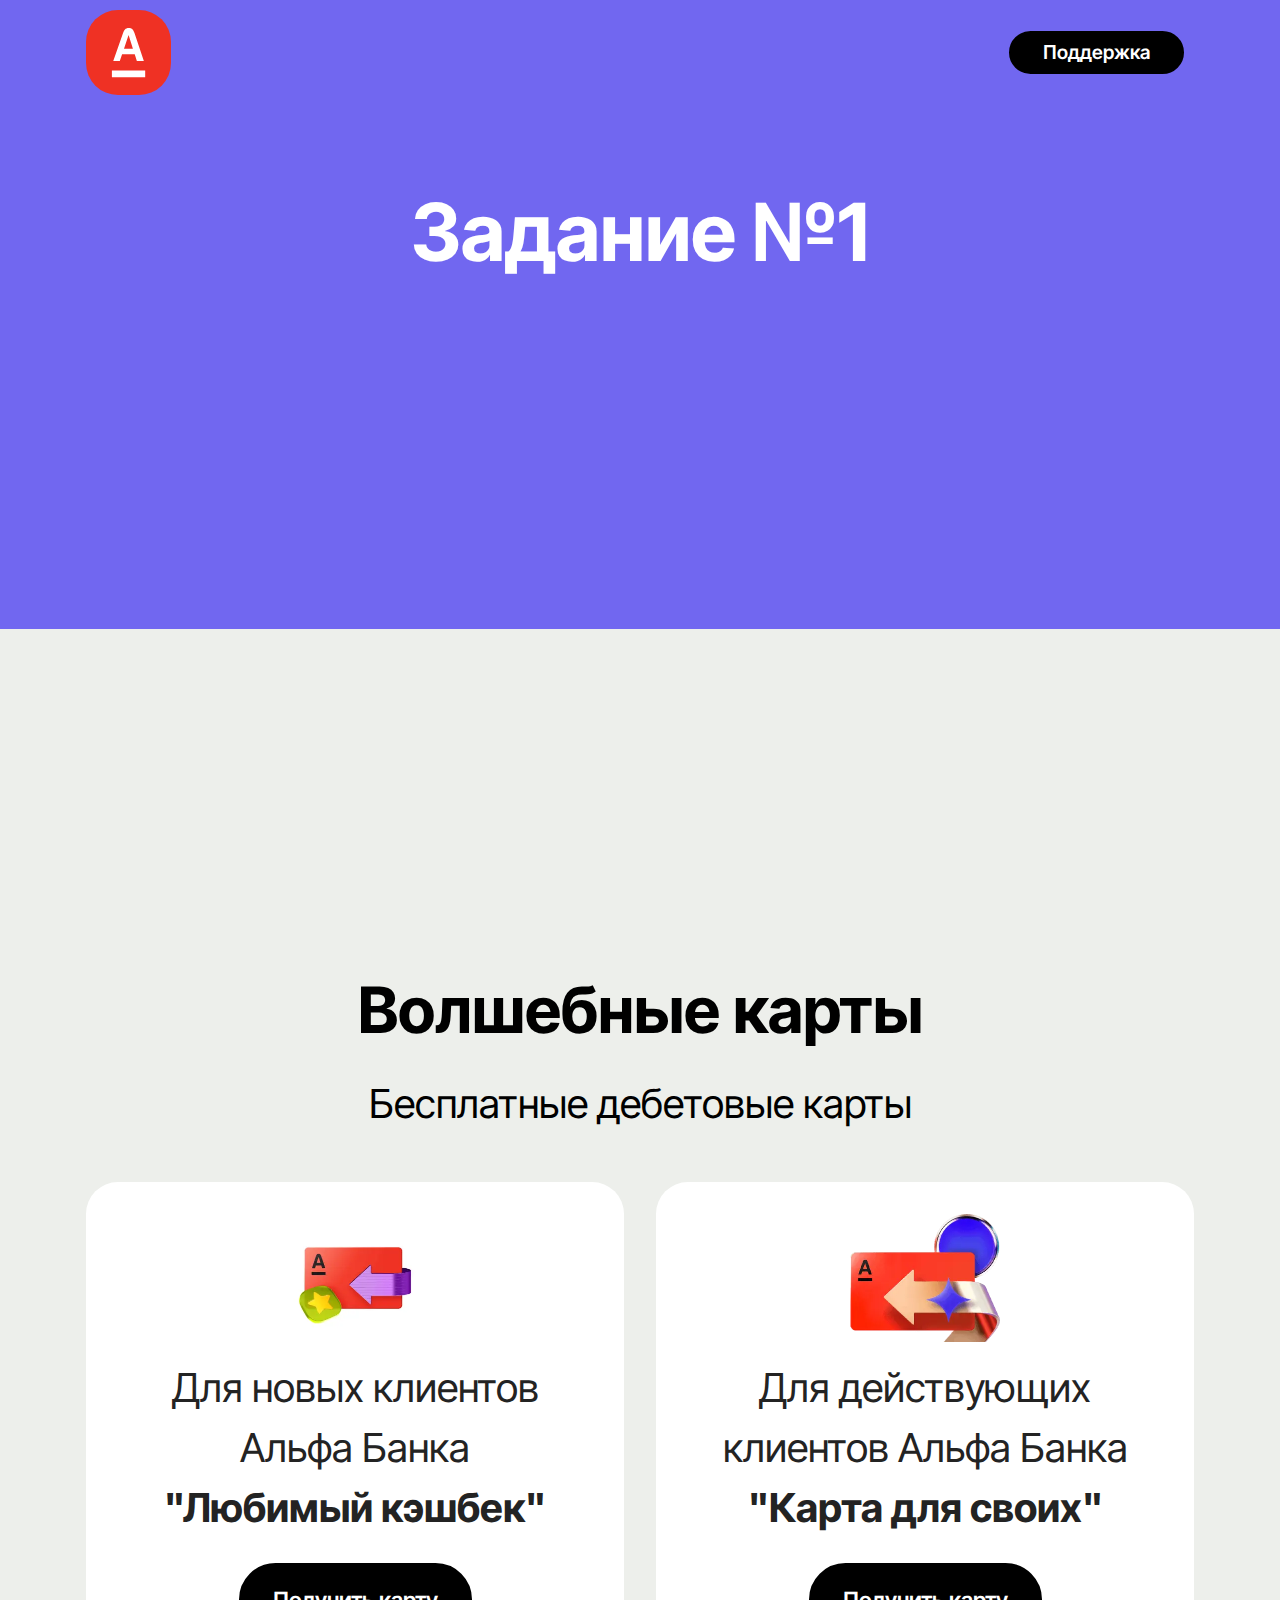
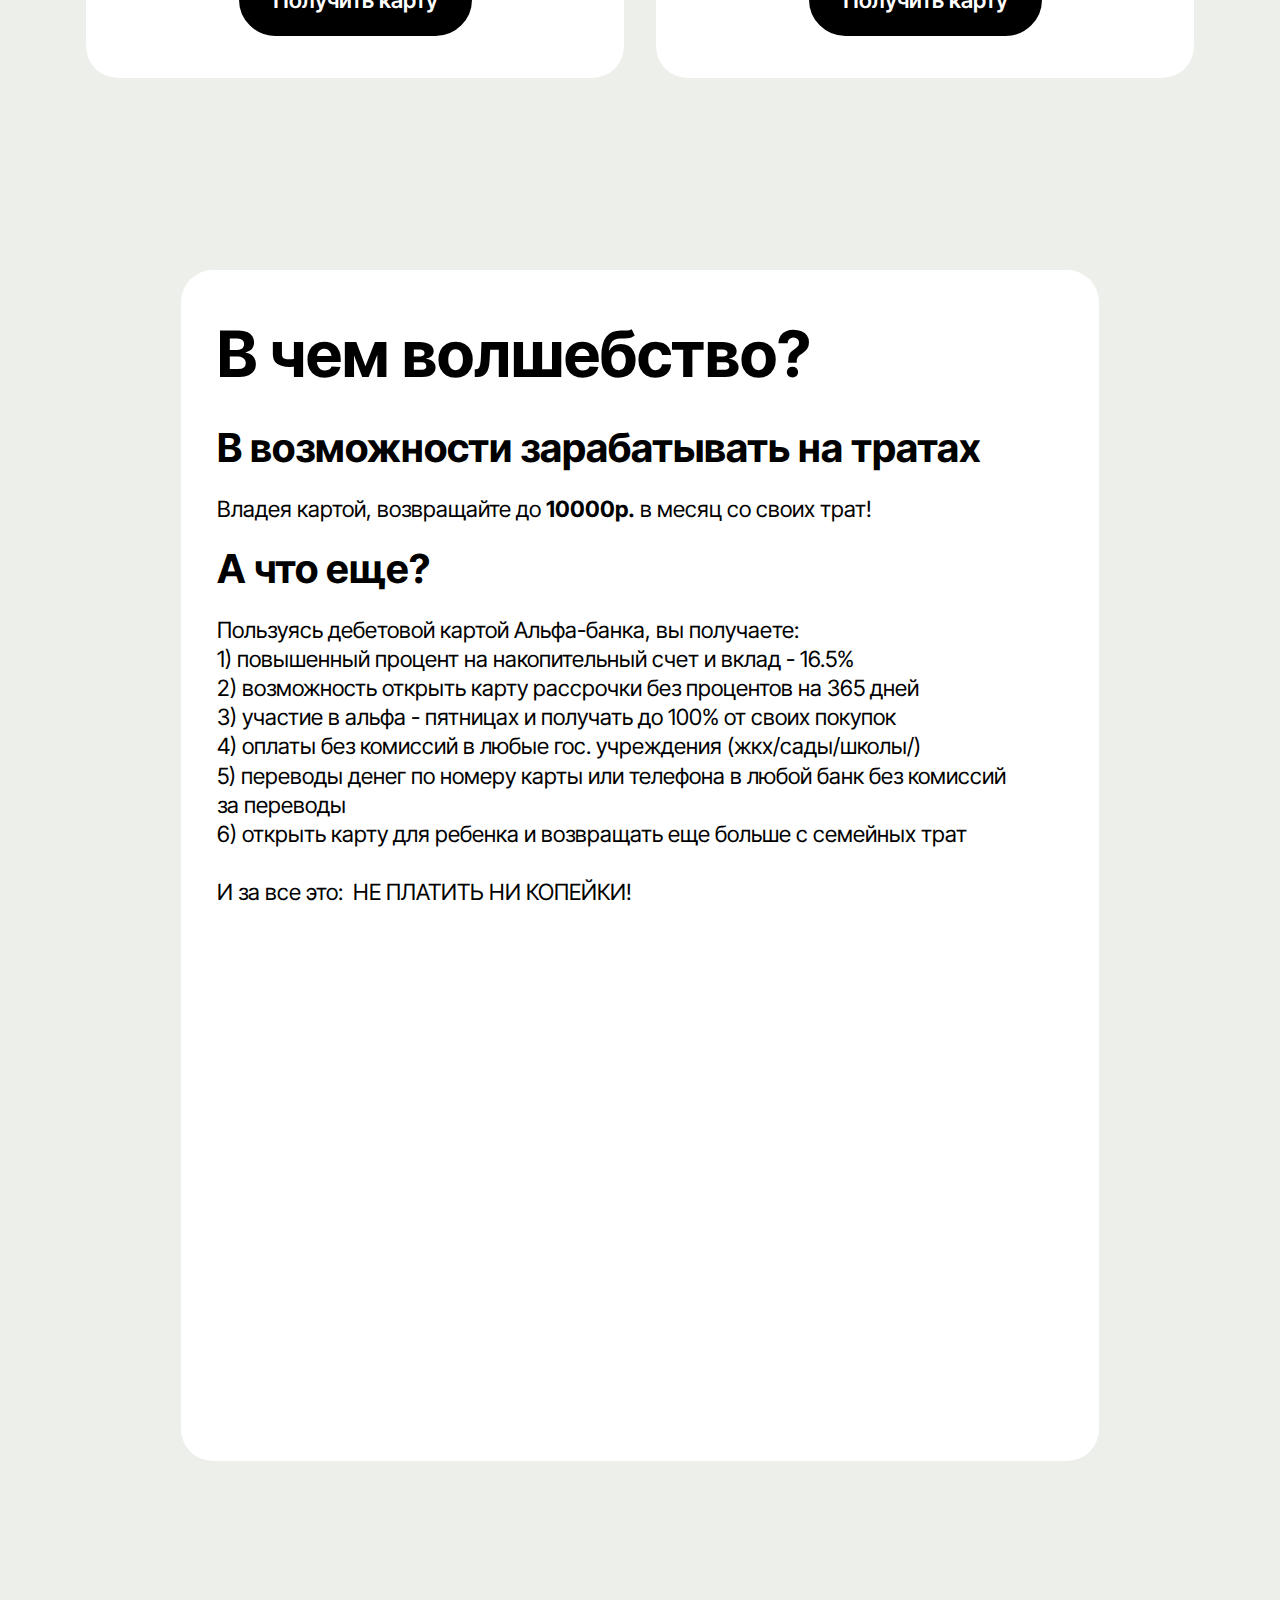
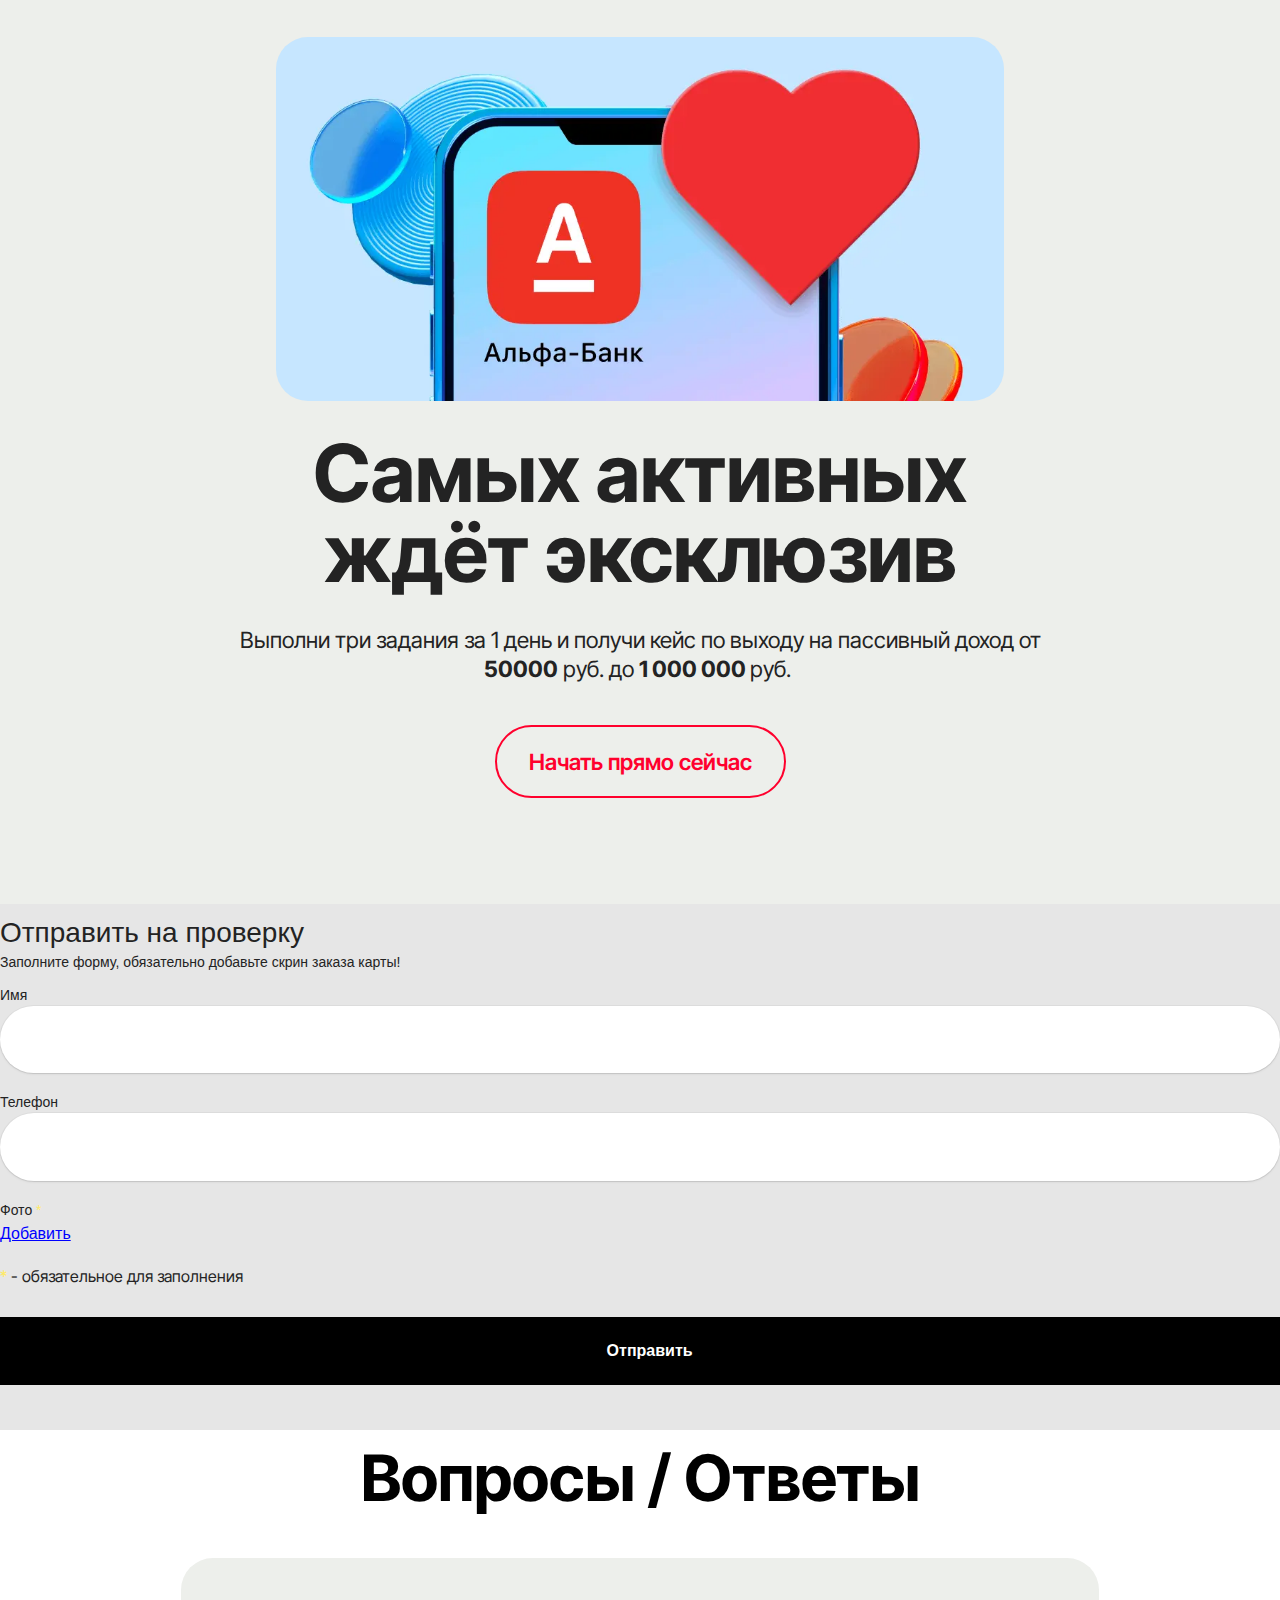
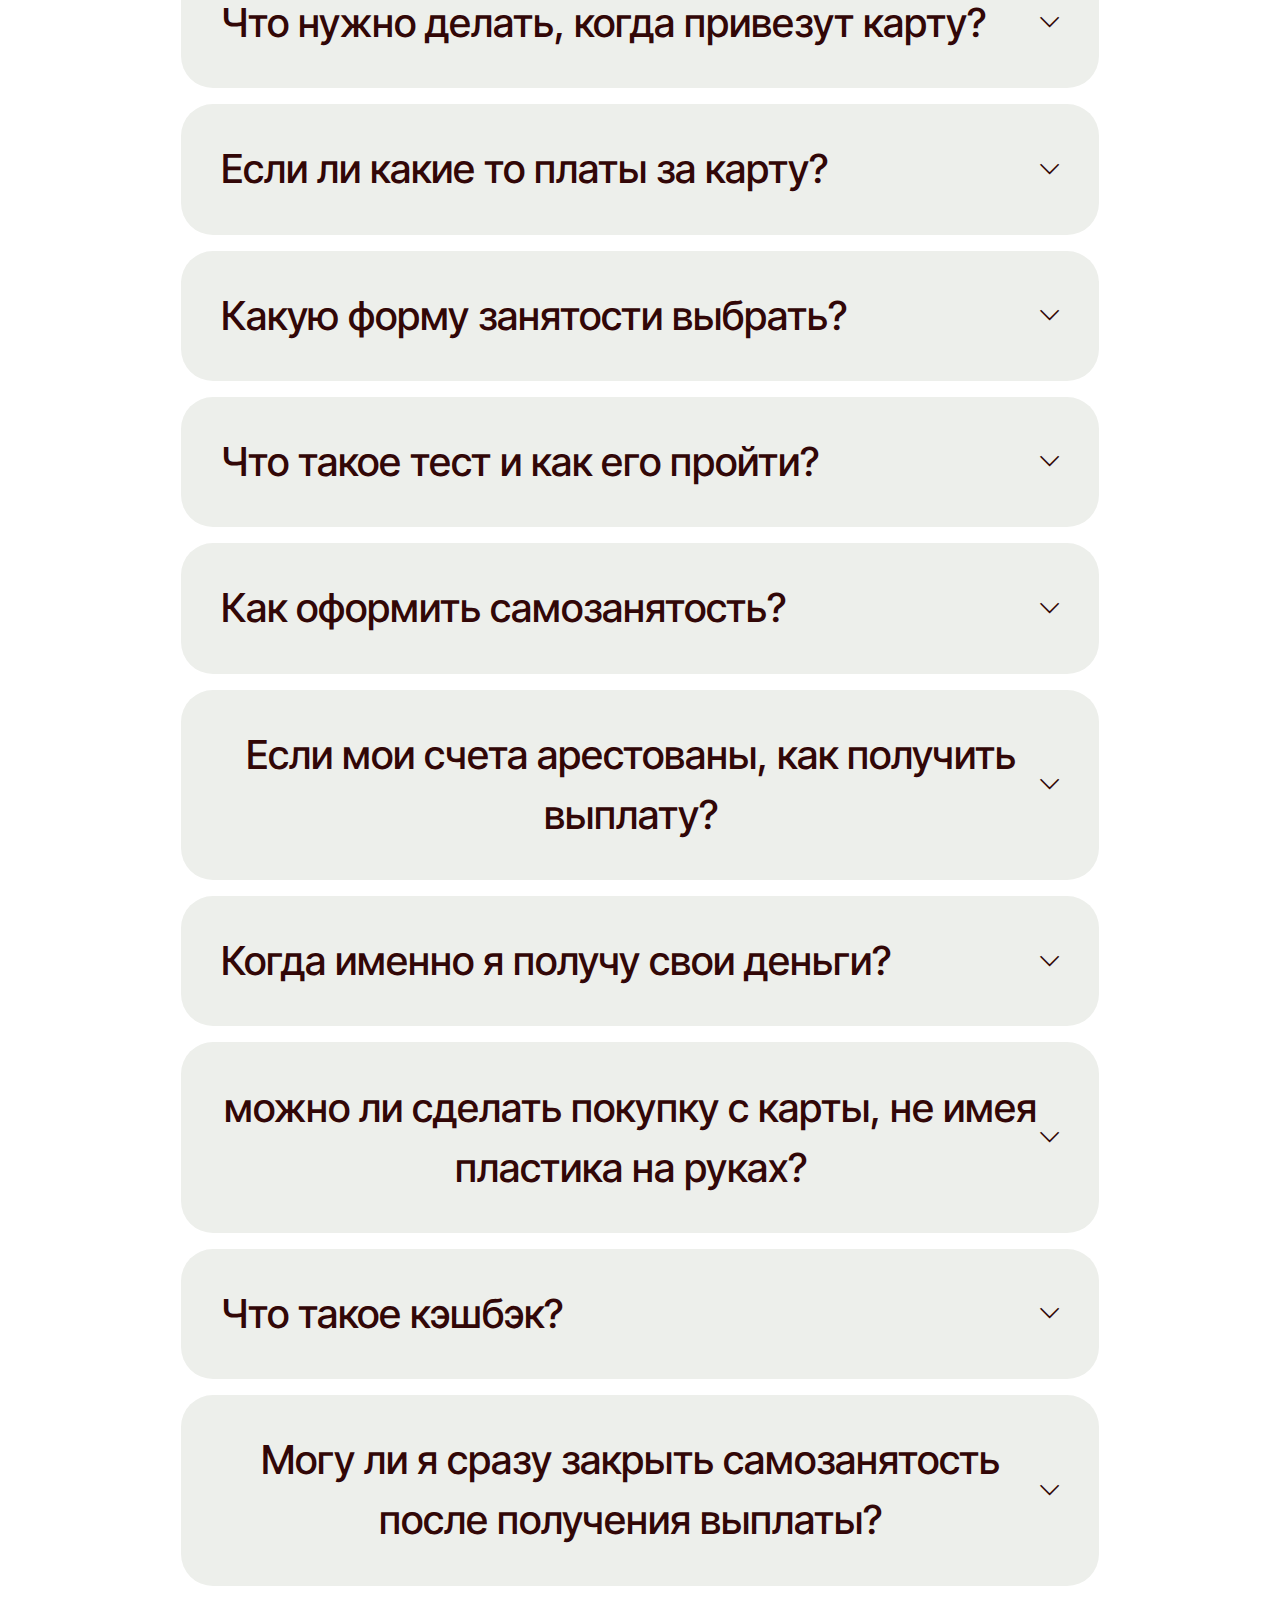
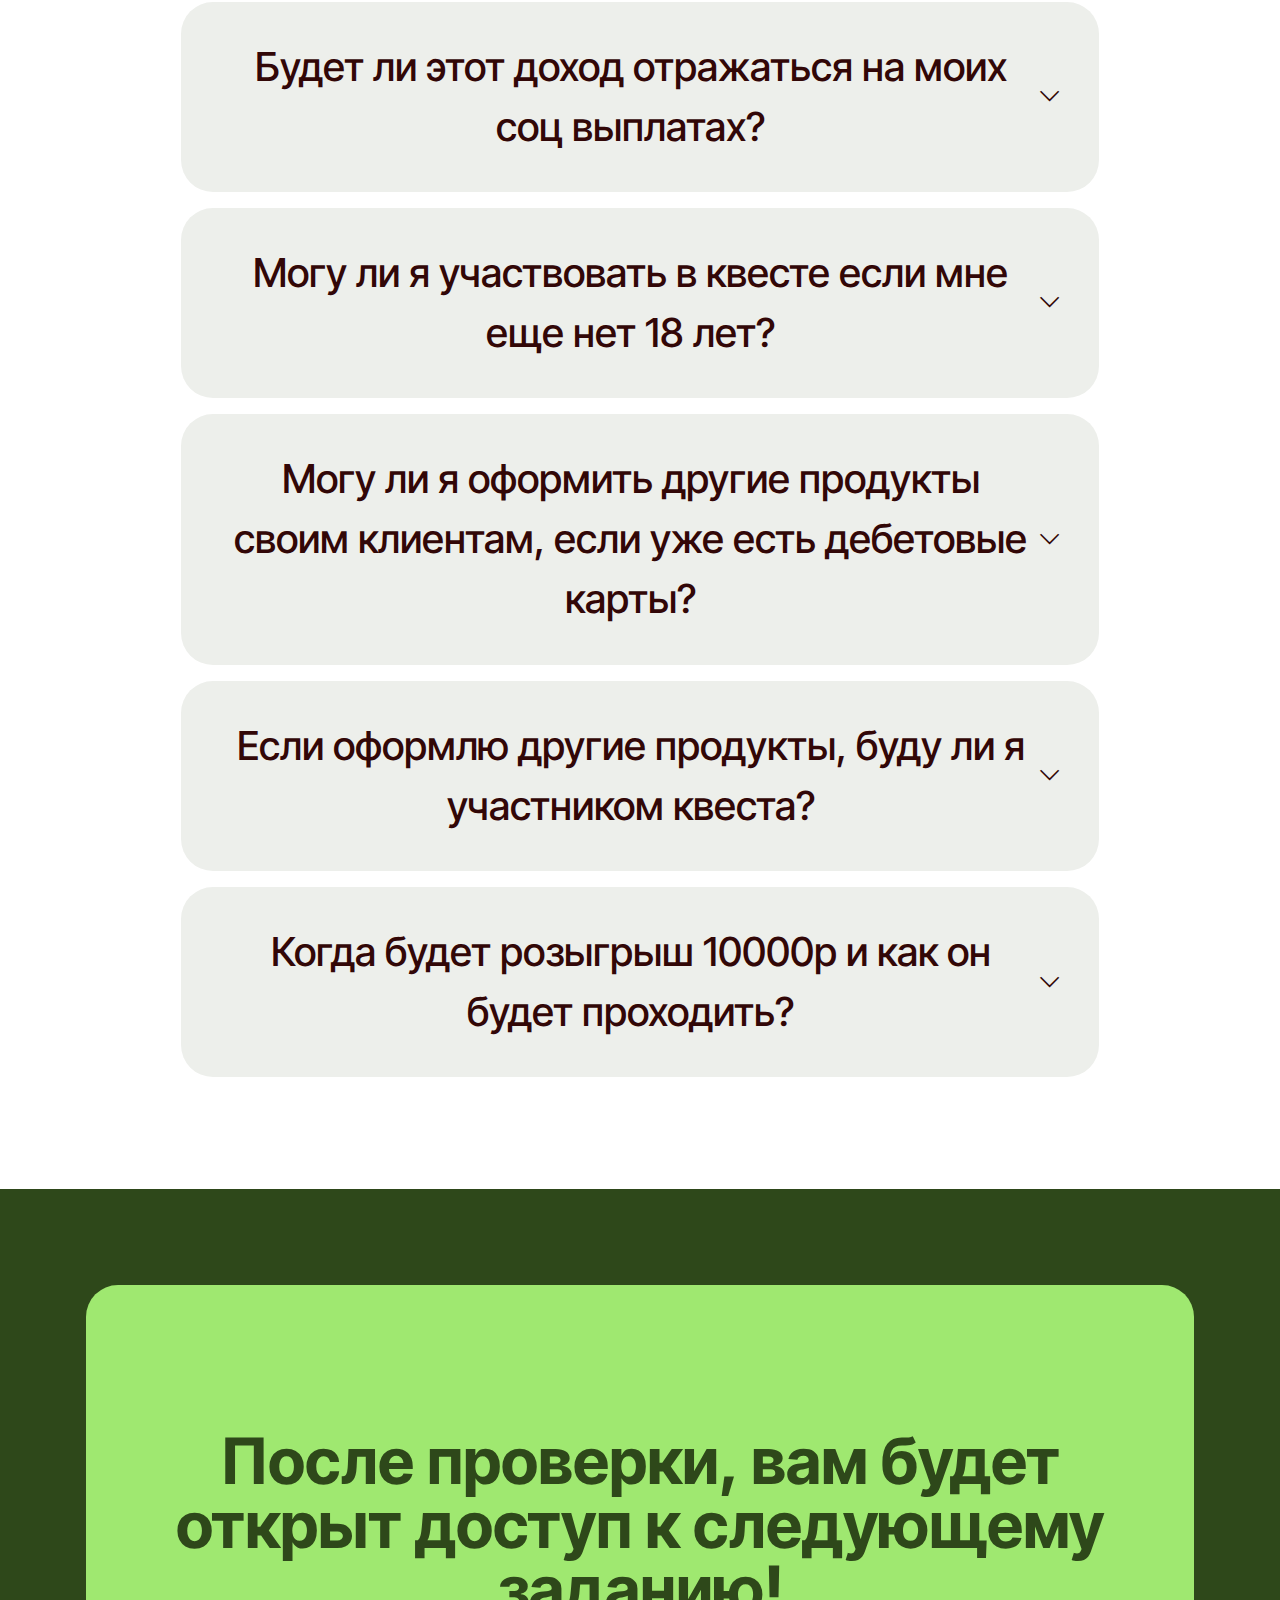
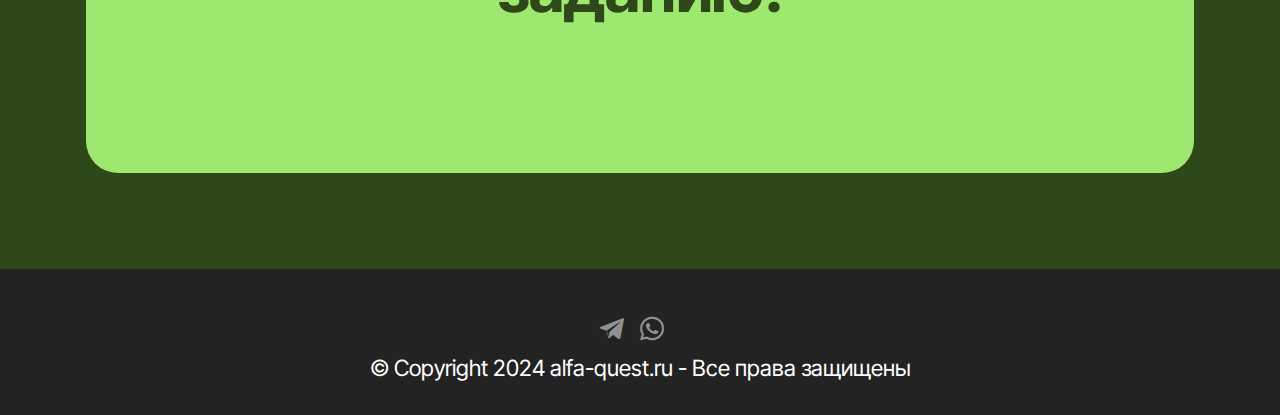
==== commit a1f50f0a: "create github pages" ====
--- a/page1.html
+++ b/page1.html
@@ -53,7 +53,7 @@
             <div class="collapse navbar-collapse" id="navbarSupportedContent">
                 
                 
-                <div class="navbar-buttons mbr-section-btn"><a class="btn btn-sm btn-primary display-4" href="#">Поддержка</a></div>
+                <div class="navbar-buttons mbr-section-btn"><a class="btn btn-sm btn-primary display-4" href="https://wa.me/79068077757">Поддержка</a></div>
             </div>
         </div>
     </nav>
@@ -75,7 +75,7 @@
     </div>
 
     <div class="row mt-5 justify-content-center">
-      <div class="mbr-figure col-12 col-md-8"><iframe class="mbr-embedded-video" src="https://www.youtube.com/embed/-BSQlJxCDcI?rel=0&amp;amp;mute=1&amp;showinfo=0&amp;autoplay=1&amp;loop=1&amp;playlist=-BSQlJxCDcI" width="1280" height="720" frameborder="0" allowfullscreen=""></iframe></div>
+      <div class="mbr-figure col-12 col-md-8"><iframe class="mbr-embedded-video" src="https://www.youtube.com/embed/TmV2eLll3Wc?rel=0&amp;amp;&amp;showinfo=0&amp;autoplay=0&amp;loop=1&amp;playlist=TmV2eLll3Wc" width="1280" height="720" frameborder="0" allowfullscreen=""></iframe></div>
     </div>
   </div>
 </section>
@@ -141,7 +141,7 @@
             <div class="item features-without-image col-12">
               <div class="item-wrapper">
                 <h4 class="mbr-section-subtitle mbr-fonts-style mb-3 display-5"><strong>В возможности зарабатывать на тратах</strong></h4>
-                <p class="mbr-text mbr-fonts-style display-7">Владея картой, возвращайте до 10000р  в месяц со своих трат</p>
+                <p class="mbr-text mbr-fonts-style display-7">Владея картой, возвращайте до <strong>10000р.</strong>  в месяц со своих трат!</p>
               </div>
             </div>
             <div class="item features-without-image col-12">
@@ -152,9 +152,32 @@
               </div>
             </div>
 
-            <div class="mbr-figure m-auto col-12 col-md- mt-3"><iframe class="mbr-embedded-video" src="https://www.youtube.com/embed/-BSQlJxCDcI?rel=0&amp;amp;mute=1&amp;showinfo=0&amp;autoplay=1&amp;loop=1&amp;playlist=-BSQlJxCDcI" width="1280" height="720" frameborder="0" allowfullscreen=""></iframe></div>
+            <div class="mbr-figure m-auto col-12 col-md- mt-3"><iframe class="mbr-embedded-video" src="https://www.youtube.com/embed/u9p1dr-xW0M?rel=0&amp;amp;&amp;showinfo=0&amp;autoplay=0&amp;loop=1&amp;playlist=u9p1dr-xW0M" width="1280" height="720" frameborder="0" allowfullscreen=""></iframe></div>
           </div>
         </div>
+      </div>
+    </div>
+  </div>
+</section>
+
+<section data-bs-version="5.1" class="header12 cid-ud3mdrssDG" id="header12-1v">
+  
+
+  
+  
+
+  <div class="text-center container">
+    <div class="row mb-4 justify-content-center">
+      <div class="col-12 col-md-8">
+        <img class="w-100 lazyload" src="[data-uri]" alt="Альфа Квест за 1 день" loading="lazy" data-src="assets/images/snippet-1024x512-large-1024x512.webp">
+      </div>
+    </div>
+    <div class="row justify-content-center">
+      <div class="col-md-12 col-lg-9">
+        <h1 class="mbr-section-title mbr-fonts-style mb-4 display-1"><strong>Самых активных </strong><br><strong>ждёт эксклюзив</strong></h1>
+        <p class="mbr-text mbr-fonts-style mb-4 display-7">
+          Выполни три задания за 1 день и получи кейс по выходу на пассивный доход от <strong>50000</strong> руб. до <strong>1 000 000 </strong>руб.&nbsp;</p>
+        <div class="mbr-section-btn mt-4"><a class="btn btn-secondary-outline display-7" href="page1.html#header07-t">Начать прямо сейчас</a></div>
       </div>
     </div>
   </div>
@@ -909,11 +932,11 @@
 
     <div class="form-copyright">
         <a class="form-copyright__link" href="https://clientbase.ru/">
-            <img class="form-copyright__logo lazyload" src="[data-uri]" loading="lazy" data-src="https://develop379.clientbase.ru/images/form_logo.svg">
+            <img class="form-copyright__logo lazyload" src="[data-uri]" loading="lazy" data-src="">
         </a>
-        <a class="form-copyright__link" href="https://clientbase.ru/">
+        <a class="form-copyright__link" href="">
             <p class="form-copyright__text">
-                Данная форма создана на платформе Кб
+                
             </p>
         </a>
     </div>
@@ -925,6 +948,311 @@
 
 <!-- BEGIN OF CUSTOM JAVASCRIPT --><!-- END OF CUSTOM JAVASCRIPT -->
                         </div>
+
+<section data-bs-version="5.1" class="list1 cid-ud3CtWXLeU" id="list01-1z">
+	
+	
+	<div class="container">
+		<div class="row justify-content-center">
+			<div class="col-12 col-md-12 col-lg-10 m-auto">
+				<div class="content">
+					<div class="mbr-section-head align-left mb-5">
+						
+						<h3 class="mbr-section-title mb-2 mbr-fonts-style display-2">
+							<strong>Вопросы / Ответы</strong></h3>
+					</div>
+					<div id="bootstrap-accordion_36" class="panel-group accordionStyles accordion" role="tablist" aria-multiselectable="true">
+						<div class="card mb-3">
+							<div class="card-header" role="tab" id="headingOne">
+								<a role="button" class="panel-title collapsed" data-toggle="collapse" data-bs-toggle="collapse" data-core="" href="#collapse1_36" aria-expanded="false" aria-controls="collapse1">
+									<h6 class="panel-title-edit mbr-semibold mbr-fonts-style mb-0 display-5">Что нужно делать, когда привезут карту?</h6>
+									<span class="sign mbr-iconfont mobi-mbri-arrow-down"></span>
+								</a>
+							</div>
+							<div id="collapse1_36" class="panel-collapse noScroll collapse" role="tabpanel" aria-labelledby="headingOne" data-parent="#accordion" data-bs-parent="#bootstrap-accordion_36">
+								<div class="panel-body">
+									<p class="mbr-fonts-style panel-text display-7">
+										Lorem ipsum dolor sit amet, consectetur adipiscing elit. Fusce vestibulum
+										laoreet tincidunt. Proin et sapien scelerisque, ornare lectus eget, iaculis
+										lectus. Pellentesque viverra molestie tortor. Nunc sed interdum est, in maximus
+										diam. Donec eu tellus dictum, gravida velit et, sagittis arcu. Proin et lectus
+										dapibus. Cras fringilla elit velit placerat tortor mollis cursus.
+									</p>
+								</div>
+							</div>
+						</div>
+						<div class="card mb-3">
+							<div class="card-header" role="tab" id="headingOne">
+								<a role="button" class="panel-title collapsed" data-toggle="collapse" data-bs-toggle="collapse" data-core="" href="#collapse4_36" aria-expanded="false" aria-controls="collapse4">
+									<h6 class="panel-title-edit mbr-semibold mbr-fonts-style mb-0 display-5">Если ли какие то платы за карту?&nbsp;</h6>
+									<span class="sign mbr-iconfont mobi-mbri-arrow-down"></span>
+								</a>
+							</div>
+							<div id="collapse4_36" class="panel-collapse noScroll collapse" role="tabpanel" aria-labelledby="headingOne" data-parent="#accordion" data-bs-parent="#bootstrap-accordion_36">
+								<div class="panel-body">
+									<p class="mbr-fonts-style panel-text display-7">
+										Lorem ipsum dolor sit amet, consectetur adipiscing elit. Fusce vestibulum
+										laoreet tincidunt. Proin et sapien scelerisque, ornare lectus eget, iaculis
+										lectus. Pellentesque viverra molestie tortor. Nunc sed interdum est, in maximus
+										diam. Donec eu tellus dictum, gravida velit et, sagittis arcu. Proin et lectus
+										dapibus. Cras fringilla elit velit placerat tortor mollis cursus.
+									</p>
+								</div>
+							</div>
+						</div>
+						<div class="card mb-3">
+							<div class="card-header" role="tab" id="headingOne">
+								<a role="button" class="panel-title collapsed" data-toggle="collapse" data-bs-toggle="collapse" data-core="" href="#collapse4_36" aria-expanded="false" aria-controls="collapse4">
+									<h6 class="panel-title-edit mbr-semibold mbr-fonts-style mb-0 display-5">Какую форму занятости выбрать?</h6>
+									<span class="sign mbr-iconfont mobi-mbri-arrow-down"></span>
+								</a>
+							</div>
+							<div id="collapse4_36" class="panel-collapse noScroll collapse" role="tabpanel" aria-labelledby="headingOne" data-parent="#accordion" data-bs-parent="#bootstrap-accordion_36">
+								<div class="panel-body">
+									<p class="mbr-fonts-style panel-text display-7">
+										Lorem ipsum dolor sit amet, consectetur adipiscing elit. Fusce vestibulum
+										laoreet tincidunt. Proin et sapien scelerisque, ornare lectus eget, iaculis
+										lectus. Pellentesque viverra molestie tortor. Nunc sed interdum est, in maximus
+										diam. Donec eu tellus dictum, gravida velit et, sagittis arcu. Proin et lectus
+										dapibus. Cras fringilla elit velit placerat tortor mollis cursus.
+									</p>
+								</div>
+							</div>
+						</div>
+						<div class="card mb-3">
+							<div class="card-header" role="tab" id="headingOne">
+								<a role="button" class="panel-title collapsed" data-toggle="collapse" data-bs-toggle="collapse" data-core="" href="#collapse4_36" aria-expanded="false" aria-controls="collapse4">
+									<h6 class="panel-title-edit mbr-semibold mbr-fonts-style mb-0 display-5">Что такое тест и как его пройти?</h6>
+									<span class="sign mbr-iconfont mobi-mbri-arrow-down"></span>
+								</a>
+							</div>
+							<div id="collapse4_36" class="panel-collapse noScroll collapse" role="tabpanel" aria-labelledby="headingOne" data-parent="#accordion" data-bs-parent="#bootstrap-accordion_36">
+								<div class="panel-body">
+									<p class="mbr-fonts-style panel-text display-7">
+										Lorem ipsum dolor sit amet, consectetur adipiscing elit. Fusce vestibulum
+										laoreet tincidunt. Proin et sapien scelerisque, ornare lectus eget, iaculis
+										lectus. Pellentesque viverra molestie tortor. Nunc sed interdum est, in maximus
+										diam. Donec eu tellus dictum, gravida velit et, sagittis arcu. Proin et lectus
+										dapibus. Cras fringilla elit velit placerat tortor mollis cursus.
+									</p>
+								</div>
+							</div>
+						</div>
+						<div class="card mb-3">
+							<div class="card-header" role="tab" id="headingOne">
+								<a role="button" class="panel-title collapsed" data-toggle="collapse" data-bs-toggle="collapse" data-core="" href="#collapse4_36" aria-expanded="false" aria-controls="collapse4">
+									<h6 class="panel-title-edit mbr-semibold mbr-fonts-style mb-0 display-5">Как оформить самозанятость?</h6>
+									<span class="sign mbr-iconfont mobi-mbri-arrow-down"></span>
+								</a>
+							</div>
+							<div id="collapse4_36" class="panel-collapse noScroll collapse" role="tabpanel" aria-labelledby="headingOne" data-parent="#accordion" data-bs-parent="#bootstrap-accordion_36">
+								<div class="panel-body">
+									<p class="mbr-fonts-style panel-text display-7">
+										Lorem ipsum dolor sit amet, consectetur adipiscing elit. Fusce vestibulum
+										laoreet tincidunt. Proin et sapien scelerisque, ornare lectus eget, iaculis
+										lectus. Pellentesque viverra molestie tortor. Nunc sed interdum est, in maximus
+										diam. Donec eu tellus dictum, gravida velit et, sagittis arcu. Proin et lectus
+										dapibus. Cras fringilla elit velit placerat tortor mollis cursus.
+									</p>
+								</div>
+							</div>
+						</div>
+						<div class="card mb-3">
+							<div class="card-header" role="tab" id="headingOne">
+								<a role="button" class="panel-title collapsed" data-toggle="collapse" data-bs-toggle="collapse" data-core="" href="#collapse2_36" aria-expanded="false" aria-controls="collapse2">
+									<h6 class="panel-title-edit mbr-semibold mbr-fonts-style mb-0 display-5">Если мои счета арестованы, как получить выплату?</h6>
+									<span class="sign mbr-iconfont mobi-mbri-arrow-down"></span>
+								</a>
+							</div>
+							<div id="collapse2_36" class="panel-collapse noScroll collapse" role="tabpanel" aria-labelledby="headingOne" data-parent="#accordion" data-bs-parent="#bootstrap-accordion_36">
+								<div class="panel-body">
+									<p class="mbr-fonts-style panel-text display-7">
+										Lorem ipsum dolor sit amet, consectetur adipiscing elit. Fusce vestibulum
+										laoreet tincidunt. Proin et sapien scelerisque, ornare lectus eget, iaculis
+										lectus. Pellentesque viverra molestie tortor. Nunc sed interdum est, in maximus
+										diam. Donec eu tellus dictum, gravida velit et, sagittis arcu. Proin et lectus
+										dapibus. Cras fringilla elit velit placerat tortor mollis cursus.
+									</p>
+								</div>
+							</div>
+						</div>
+						<div class="card mb-3">
+							<div class="card-header" role="tab" id="headingOne">
+								<a role="button" class="panel-title collapsed" data-toggle="collapse" data-bs-toggle="collapse" data-core="" href="#collapse3_36" aria-expanded="false" aria-controls="collapse3">
+									<h6 class="panel-title-edit mbr-semibold mbr-fonts-style mb-0 display-5">Когда именно я получу свои деньги?</h6>
+									<span class="sign mbr-iconfont mobi-mbri-arrow-down"></span>
+								</a>
+							</div>
+							<div id="collapse3_36" class="panel-collapse noScroll collapse" role="tabpanel" aria-labelledby="headingOne" data-parent="#accordion" data-bs-parent="#bootstrap-accordion_36">
+								<div class="panel-body">
+									<p class="mbr-fonts-style panel-text display-7">
+										Lorem ipsum dolor sit amet, consectetur adipiscing elit. Fusce vestibulum
+										laoreet tincidunt. Proin et sapien scelerisque, ornare lectus eget, iaculis
+										lectus. Pellentesque viverra molestie tortor. Nunc sed interdum est, in maximus
+										diam. Donec eu tellus dictum, gravida velit et, sagittis arcu. Proin et lectus
+										dapibus. Cras fringilla elit velit placerat tortor mollis cursus.
+									</p>
+								</div>
+							</div>
+						</div>
+						<div class="card mb-3">
+							<div class="card-header" role="tab" id="headingOne">
+								<a role="button" class="panel-title collapsed" data-toggle="collapse" data-bs-toggle="collapse" data-core="" href="#collapse4_36" aria-expanded="false" aria-controls="collapse4">
+									<h6 class="panel-title-edit mbr-semibold mbr-fonts-style mb-0 display-5">можно ли сделать покупку с карты, не имея пластика на руках?</h6>
+									<span class="sign mbr-iconfont mobi-mbri-arrow-down"></span>
+								</a>
+							</div>
+							<div id="collapse4_36" class="panel-collapse noScroll collapse" role="tabpanel" aria-labelledby="headingOne" data-parent="#accordion" data-bs-parent="#bootstrap-accordion_36">
+								<div class="panel-body">
+									<p class="mbr-fonts-style panel-text display-7">
+										Lorem ipsum dolor sit amet, consectetur adipiscing elit. Fusce vestibulum
+										laoreet tincidunt. Proin et sapien scelerisque, ornare lectus eget, iaculis
+										lectus. Pellentesque viverra molestie tortor. Nunc sed interdum est, in maximus
+										diam. Donec eu tellus dictum, gravida velit et, sagittis arcu. Proin et lectus
+										dapibus. Cras fringilla elit velit placerat tortor mollis cursus.
+									</p>
+								</div>
+							</div>
+						</div>
+						<div class="card mb-3">
+							<div class="card-header" role="tab" id="headingOne">
+								<a role="button" class="panel-title collapsed" data-toggle="collapse" data-bs-toggle="collapse" data-core="" href="#collapse4_36" aria-expanded="false" aria-controls="collapse4">
+									<h6 class="panel-title-edit mbr-semibold mbr-fonts-style mb-0 display-5">Что такое кэшбэк?</h6>
+									<span class="sign mbr-iconfont mobi-mbri-arrow-down"></span>
+								</a>
+							</div>
+							<div id="collapse4_36" class="panel-collapse noScroll collapse" role="tabpanel" aria-labelledby="headingOne" data-parent="#accordion" data-bs-parent="#bootstrap-accordion_36">
+								<div class="panel-body">
+									<p class="mbr-fonts-style panel-text display-7">
+										Lorem ipsum dolor sit amet, consectetur adipiscing elit. Fusce vestibulum
+										laoreet tincidunt. Proin et sapien scelerisque, ornare lectus eget, iaculis
+										lectus. Pellentesque viverra molestie tortor. Nunc sed interdum est, in maximus
+										diam. Donec eu tellus dictum, gravida velit et, sagittis arcu. Proin et lectus
+										dapibus. Cras fringilla elit velit placerat tortor mollis cursus.
+									</p>
+								</div>
+							</div>
+						</div>
+						<div class="card mb-3">
+							<div class="card-header" role="tab" id="headingOne">
+								<a role="button" class="panel-title collapsed" data-toggle="collapse" data-bs-toggle="collapse" data-core="" href="#collapse4_36" aria-expanded="false" aria-controls="collapse4">
+									<h6 class="panel-title-edit mbr-semibold mbr-fonts-style mb-0 display-5">Могу ли я сразу закрыть самозанятость после получения выплаты?</h6>
+									<span class="sign mbr-iconfont mobi-mbri-arrow-down"></span>
+								</a>
+							</div>
+							<div id="collapse4_36" class="panel-collapse noScroll collapse" role="tabpanel" aria-labelledby="headingOne" data-parent="#accordion" data-bs-parent="#bootstrap-accordion_36">
+								<div class="panel-body">
+									<p class="mbr-fonts-style panel-text display-7">
+										Lorem ipsum dolor sit amet, consectetur adipiscing elit. Fusce vestibulum
+										laoreet tincidunt. Proin et sapien scelerisque, ornare lectus eget, iaculis
+										lectus. Pellentesque viverra molestie tortor. Nunc sed interdum est, in maximus
+										diam. Donec eu tellus dictum, gravida velit et, sagittis arcu. Proin et lectus
+										dapibus. Cras fringilla elit velit placerat tortor mollis cursus.
+									</p>
+								</div>
+							</div>
+						</div>
+						<div class="card mb-3">
+							<div class="card-header" role="tab" id="headingOne">
+								<a role="button" class="panel-title collapsed" data-toggle="collapse" data-bs-toggle="collapse" data-core="" href="#collapse4_36" aria-expanded="false" aria-controls="collapse4">
+									<h6 class="panel-title-edit mbr-semibold mbr-fonts-style mb-0 display-5">Будет ли этот доход отражаться на моих соц выплатах?</h6>
+									<span class="sign mbr-iconfont mobi-mbri-arrow-down"></span>
+								</a>
+							</div>
+							<div id="collapse4_36" class="panel-collapse noScroll collapse" role="tabpanel" aria-labelledby="headingOne" data-parent="#accordion" data-bs-parent="#bootstrap-accordion_36">
+								<div class="panel-body">
+									<p class="mbr-fonts-style panel-text display-7">
+										Lorem ipsum dolor sit amet, consectetur adipiscing elit. Fusce vestibulum
+										laoreet tincidunt. Proin et sapien scelerisque, ornare lectus eget, iaculis
+										lectus. Pellentesque viverra molestie tortor. Nunc sed interdum est, in maximus
+										diam. Donec eu tellus dictum, gravida velit et, sagittis arcu. Proin et lectus
+										dapibus. Cras fringilla elit velit placerat tortor mollis cursus.
+									</p>
+								</div>
+							</div>
+						</div>
+						<div class="card mb-3">
+							<div class="card-header" role="tab" id="headingOne">
+								<a role="button" class="panel-title collapsed" data-toggle="collapse" data-bs-toggle="collapse" data-core="" href="#collapse4_36" aria-expanded="false" aria-controls="collapse4">
+									<h6 class="panel-title-edit mbr-semibold mbr-fonts-style mb-0 display-5">Могу ли я участвовать в квесте если мне еще нет 18 лет?</h6>
+									<span class="sign mbr-iconfont mobi-mbri-arrow-down"></span>
+								</a>
+							</div>
+							<div id="collapse4_36" class="panel-collapse noScroll collapse" role="tabpanel" aria-labelledby="headingOne" data-parent="#accordion" data-bs-parent="#bootstrap-accordion_36">
+								<div class="panel-body">
+									<p class="mbr-fonts-style panel-text display-7">
+										Lorem ipsum dolor sit amet, consectetur adipiscing elit. Fusce vestibulum
+										laoreet tincidunt. Proin et sapien scelerisque, ornare lectus eget, iaculis
+										lectus. Pellentesque viverra molestie tortor. Nunc sed interdum est, in maximus
+										diam. Donec eu tellus dictum, gravida velit et, sagittis arcu. Proin et lectus
+										dapibus. Cras fringilla elit velit placerat tortor mollis cursus.
+									</p>
+								</div>
+							</div>
+						</div>
+						<div class="card mb-3">
+							<div class="card-header" role="tab" id="headingOne">
+								<a role="button" class="panel-title collapsed" data-toggle="collapse" data-bs-toggle="collapse" data-core="" href="#collapse4_36" aria-expanded="false" aria-controls="collapse4">
+									<h6 class="panel-title-edit mbr-semibold mbr-fonts-style mb-0 display-5">Могу ли я оформить другие продукты своим клиентам, если уже есть дебетовые карты?</h6>
+									<span class="sign mbr-iconfont mobi-mbri-arrow-down"></span>
+								</a>
+							</div>
+							<div id="collapse4_36" class="panel-collapse noScroll collapse" role="tabpanel" aria-labelledby="headingOne" data-parent="#accordion" data-bs-parent="#bootstrap-accordion_36">
+								<div class="panel-body">
+									<p class="mbr-fonts-style panel-text display-7">
+										Lorem ipsum dolor sit amet, consectetur adipiscing elit. Fusce vestibulum
+										laoreet tincidunt. Proin et sapien scelerisque, ornare lectus eget, iaculis
+										lectus. Pellentesque viverra molestie tortor. Nunc sed interdum est, in maximus
+										diam. Donec eu tellus dictum, gravida velit et, sagittis arcu. Proin et lectus
+										dapibus. Cras fringilla elit velit placerat tortor mollis cursus.
+									</p>
+								</div>
+							</div>
+						</div>
+						<div class="card mb-3">
+							<div class="card-header" role="tab" id="headingOne">
+								<a role="button" class="panel-title collapsed" data-toggle="collapse" data-bs-toggle="collapse" data-core="" href="#collapse5_36" aria-expanded="false" aria-controls="collapse5">
+									<h6 class="panel-title-edit mbr-semibold mbr-fonts-style mb-0 display-5">Если оформлю другие продукты, буду ли я участником квеста?</h6>
+									<span class="sign mbr-iconfont mobi-mbri-arrow-down"></span>
+								</a>
+							</div>
+							<div id="collapse5_36" class="panel-collapse noScroll collapse" role="tabpanel" aria-labelledby="headingOne" data-parent="#accordion" data-bs-parent="#bootstrap-accordion_36">
+								<div class="panel-body">
+									<p class="mbr-fonts-style panel-text display-7">
+										Lorem ipsum dolor sit amet, consectetur adipiscing elit. Fusce vestibulum
+										laoreet tincidunt. Proin et sapien scelerisque, ornare lectus eget, iaculis
+										lectus. Pellentesque viverra molestie tortor. Nunc sed interdum est, in maximus
+										diam. Donec eu tellus dictum, gravida velit et, sagittis arcu. Proin et lectus
+										dapibus. Cras fringilla elit velit placerat tortor mollis cursus.
+									</p>
+								</div>
+							</div>
+						</div>
+						<div class="card mb-3">
+							<div class="card-header" role="tab" id="headingOne">
+								<a role="button" class="panel-title collapsed" data-toggle="collapse" data-bs-toggle="collapse" data-core="" href="#collapse6_36" aria-expanded="false" aria-controls="collapse6">
+									<h6 class="panel-title-edit mbr-semibold mbr-fonts-style mb-0 display-5">Когда будет розыгрыш 10000р и как он будет проходить?</h6>
+									<span class="sign mbr-iconfont mobi-mbri-arrow-down"></span>
+								</a>
+							</div>
+							<div id="collapse6_36" class="panel-collapse noScroll collapse" role="tabpanel" aria-labelledby="headingOne" data-parent="#accordion" data-bs-parent="#bootstrap-accordion_36">
+								<div class="panel-body">
+									<p class="mbr-fonts-style panel-text display-7">
+										Lorem ipsum dolor sit amet, consectetur adipiscing elit. Fusce vestibulum
+										laoreet tincidunt. Proin et sapien scelerisque, ornare lectus eget, iaculis
+										lectus. Pellentesque viverra molestie tortor. Nunc sed interdum est, in maximus
+										diam. Donec eu tellus dictum, gravida velit et, sagittis arcu. Proin et lectus
+										dapibus. Cras fringilla elit velit placerat tortor mollis cursus.
+									</p>
+								</div>
+							</div>
+						</div>
+					</div>
+				</div>
+			</div>
+		</div>
+	</div>
+</section>
 
 <section data-bs-version="5.1" class="article6 cid-ucAVkuCPDU" id="article06-1a">
 	
@@ -947,16 +1275,60 @@
 	</div>
 </section>
 
+<section data-bs-version="5.1" class="footer3 cid-ud3hZE0WMD" once="footers" id="footer3-1s">
+
+    
+
+    
+
+    <div class="container">
+        <div class="row align-center mbr-white">
+            <div class="row row-links">
+                <ul class="foot-menu">
+                    
+                    
+                    
+                    
+                    
+                <li class="foot-menu-item mbr-fonts-style display-7"></li><li class="foot-menu-item mbr-fonts-style display-7"></li><li class="foot-menu-item mbr-fonts-style display-7"></li></ul>
+            </div>
+            <div class="row social-row">
+                <div class="social-list align-right pb-2">
+                    
+                    
+                    
+                    
+                    
+                    
+                <div class="soc-item">
+                        <a href="https://t.me/AnnaGilevich" target="_blank">
+                            <span class="mbr-iconfont mbr-iconfont-social socicon-telegram socicon"></span>
+                        </a>
+                    </div><div class="soc-item">
+                        <a href="https://api.whatsapp.com/send/?phone=79068077757&text&type=phone_number&app_absent=0" target="_blank">
+                            <span class="mbr-iconfont mbr-iconfont-social socicon-whatsapp socicon"></span>
+                        </a>
+                    </div></div>
+            </div>
+            <div class="row row-copirayt">
+                <p class="mbr-text mb-0 mbr-fonts-style mbr-white align-center display-7">
+                    © Copyright 2024 alfa-quest.ru - Все права защищены</p>
+            </div>
+        </div>
+    </div>
+</section>
+
 
 <script src="assets/bootstrap/js/bootstrap.bundle.min.js"></script>
   <script src="assets/smoothscroll/smooth-scroll.js"></script>
   <script src="assets/ytplayer/index.js"></script>
   <script src="assets/dropdown/js/navbar-dropdown.js"></script>
+  <script src="assets/mbr-switch-arrow/mbr-switch-arrow.js"></script>
   <script src="assets/theme/js/script.js"></script>
   
   
   
+
 <script>"use strict";if("loading"in HTMLImageElement.prototype){document.querySelectorAll('img[loading="lazy"]').forEach(e=>{e.src=e.dataset.src;if(e.getAttribute("style")){e.setAttribute("data-temp-style",e.getAttribute("style"))};if(e.getAttribute("data-aspectratio")){e.style.paddingTop=100*e.getAttribute("data-aspectratio")+"%";e.style.height=0;}e.onload=function(){if(e.getAttribute("data-temp-style")){e.setAttribute("style", e.getAttribute("data-temp-style"))}else{e.removeAttribute("style")};e.removeAttribute("data-temp-style")}})}else{const e=document.createElement("script");e.src="https://cdnjs.cloudflare.com/ajax/libs/lazysizes/5.1.2/lazysizes.min.js";document.body.appendChild(e)}</script>
-
 </body>
 </html>--- a/assets/mobirise/css/mbr-additional.css
+++ b/assets/mobirise/css/mbr-additional.css
@@ -1263,7 +1263,7 @@
 .cid-ucWFeuiDK0 {
   padding-top: 6rem;
   padding-bottom: 6rem;
-  background-color: #edefeb;
+  background-image: url("../../../assets/images/-2024-05-17-19.57.26-984x326.webp");
 }
 .cid-ucWFeuiDK0 .mbr-fallback-image.disabled {
   display: none;
@@ -1278,7 +1278,7 @@
   top: 0;
 }
 .cid-ucWFeuiDK0 .card-wrapper {
-  background: #232323;
+  background: #ffffff;
 }
 @media (max-width: 767px) {
   .cid-ucWFeuiDK0 .card-wrapper {
@@ -1305,55 +1305,136 @@
   text-align: center;
   color: #c20325;
 }
-.cid-ucWzpOB5eB {
+.cid-ud3jtmlJWb {
   padding-top: 6rem;
   padding-bottom: 6rem;
-  background-color: #260a30;
-}
-.cid-ucWzpOB5eB input {
-  padding: 1.2rem 1.5rem;
-  border: none !important;
+  background-color: #edefeb;
+}
+.cid-ud3jtmlJWb .mbr-fallback-image.disabled {
+  display: none;
+}
+.cid-ud3jtmlJWb .mbr-fallback-image {
+  display: block;
+  background-size: cover;
+  background-position: center center;
+  width: 100%;
   height: 100%;
-}
-.cid-ucWzpOB5eB input:hover {
-  border: none !important;
-}
-.cid-ucWzpOB5eB .btn {
+  position: absolute;
+  top: 0;
+}
+.cid-ud3hpADOAx {
+  padding-top: 6rem;
+  padding-bottom: 6rem;
+  background-color: #edefeb;
+}
+.cid-ud3hpADOAx .mbr-fallback-image.disabled {
+  display: none;
+}
+.cid-ud3hpADOAx .mbr-fallback-image {
+  display: block;
+  background-size: cover;
+  background-position: center center;
+  width: 100%;
   height: 100%;
-  margin: auto;
-  padding-left: 2rem;
-  padding-right: 2rem;
+  position: absolute;
+  top: 0;
+}
+.cid-ud3hpADOAx .card-wrapper {
+  background: #9fe870;
+}
+@media (max-width: 767px) {
+  .cid-ud3hpADOAx .card-wrapper {
+    padding: 1rem;
+  }
+}
+@media (min-width: 768px) and (max-width: 991px) {
+  .cid-ud3hpADOAx .card-wrapper {
+    padding: 2rem;
+  }
 }
 @media (min-width: 992px) {
-  .cid-ucWzpOB5eB .text-wrapper {
-    padding: 0 2rem;
-  }
-}
-.cid-ucWzpOB5eB .row {
+  .cid-ud3hpADOAx .card-wrapper {
+    padding: 9rem 4rem;
+  }
+}
+.cid-ud3hpADOAx .mbr-text,
+.cid-ud3hpADOAx .mbr-section-btn {
+  color: #000000;
+  text-align: center;
+}
+.cid-ud3hpADOAx .card-title,
+.cid-ud3hpADOAx .card-box {
+  text-align: center;
+  color: #2e481a;
+}
+.cid-ud3hZE0WMD {
+  padding-top: 2rem;
+  padding-bottom: 2rem;
+  background-color: #232323;
+}
+.cid-ud3hZE0WMD .row-links {
+  width: 100%;
   justify-content: center;
 }
-.cid-ucWzpOB5eB .mbr-section-btn {
+.cid-ud3hZE0WMD .social-row {
+  width: 100%;
+  justify-content: center;
+}
+.cid-ud3hZE0WMD .row {
+  flex-direction: column;
+  justify-content: center;
+  align-items: center;
+}
+.cid-ud3hZE0WMD .row .foot-menu {
+  list-style: none;
   display: flex;
-  margin-bottom: 1.2rem;
-  width: fit-content;
-}
-.cid-ucWzpOB5eB .mbr-section-btn .btn {
+  justify-content: center;
+  flex-wrap: wrap;
+  padding: 0;
+  margin-bottom: 0;
+}
+.cid-ud3hZE0WMD .row .foot-menu li {
+  padding: 0 1rem 1rem 1rem;
+}
+.cid-ud3hZE0WMD .row .foot-menu li p {
+  margin: 0;
+}
+.cid-ud3hZE0WMD .row .social-list {
   width: auto;
-}
-@media (max-width: 991px) {
-  .cid-ucWzpOB5eB .image-wrapper {
-    margin-bottom: 2rem;
-  }
-  .cid-ucWzpOB5eB .content-wrapper {
-    flex-direction: column-reverse;
-  }
-}
-.cid-ucWzpOB5eB .justify-content-center {
-  align-items: center;
-}
-.cid-ucWzpOB5eB .mbr-section-title {
-  text-align: center;
-  color: #ffd7ef;
+  padding-left: 0;
+  margin-bottom: 0;
+  list-style: none;
+  display: flex;
+  flex-wrap: wrap;
+  justify-content: flex-end;
+}
+.cid-ud3hZE0WMD .row .social-list .mbr-iconfont-social {
+  font-size: 1.5rem;
+  color: #ffffff;
+}
+.cid-ud3hZE0WMD .row .social-list .soc-item {
+  margin: 0 .5rem;
+}
+.cid-ud3hZE0WMD .row .social-list a {
+  margin: 0;
+  opacity: .5;
+  transition: .2s linear;
+}
+.cid-ud3hZE0WMD .row .social-list a:hover {
+  opacity: 1;
+}
+@media (max-width: 767px) {
+  .cid-ud3hZE0WMD .row .social-list {
+    -webkit-justify-content: center;
+    justify-content: center;
+  }
+}
+.cid-ud3hZE0WMD .row .row-copirayt {
+  word-break: break-word;
+  width: 100%;
+}
+.cid-ud3hZE0WMD .row .row-copirayt p {
+  width: 100%;
 }
 .cid-ucAK4UTVSQ {
   z-index: 1000;
@@ -1877,6 +1958,23 @@
   text-align: left;
   color: #000000;
 }
+.cid-ud3mdrssDG {
+  padding-top: 6rem;
+  padding-bottom: 6rem;
+  background-color: #edefeb;
+}
+.cid-ud3mdrssDG .mbr-fallback-image.disabled {
+  display: none;
+}
+.cid-ud3mdrssDG .mbr-fallback-image {
+  display: block;
+  background-size: cover;
+  background-position: center center;
+  width: 100%;
+  height: 100%;
+  position: absolute;
+  top: 0;
+}
 #custom-html-r {
   /* временные костыли, убрать! */
   /* При опции прозрачности */
@@ -2147,6 +2245,95 @@
   display: inline-block;
   outline: none;
 }
+.cid-ud3CtWXLeU {
+  padding-top: 1rem;
+  padding-bottom: 6rem;
+  background-color: #ffffff;
+}
+.cid-ud3CtWXLeU .mbr-iconfont {
+  font-size: 1.2rem !important;
+  font-family: 'Moririse2' !important;
+  color: white;
+  transition: all 0.3s;
+  transform: rotate(180deg);
+}
+.cid-ud3CtWXLeU .panel-group {
+  border: none;
+}
+.cid-ud3CtWXLeU .card-header {
+  padding: 1.2rem 0.5rem;
+}
+@media (max-width: 767px) {
+  .cid-ud3CtWXLeU .card-header {
+    padding: 1rem 0rem;
+  }
+}
+.cid-ud3CtWXLeU .panel-body {
+  padding: 0 0.5rem;
+  padding-bottom: 1rem;
+}
+@media (max-width: 767px) {
+  .cid-ud3CtWXLeU .panel-body {
+    padding: 0rem;
+    padding-bottom: 1rem;
+  }
+}
+.cid-ud3CtWXLeU .img-col {
+  padding: 0;
+}
+.cid-ud3CtWXLeU .img-item {
+  height: 100%;
+}
+.cid-ud3CtWXLeU img {
+  height: 100%;
+  object-fit: cover;
+}
+.cid-ud3CtWXLeU .collapsed span {
+  transform: rotate(0deg);
+}
+.cid-ud3CtWXLeU .panel-title {
+  display: flex;
+  align-items: center;
+  justify-content: space-between;
+}
+.cid-ud3CtWXLeU p {
+  margin-bottom: 0.3rem;
+}
+.cid-ud3CtWXLeU .panel-title-edit {
+  color: #e9c0e9;
+  text-align: center;
+}
+.cid-ud3CtWXLeU .card .card-header {
+  background-color: transparent;
+  margin-bottom: 0;
+  border: 0;
+  border-radius: 2rem;
+}
+.cid-ud3CtWXLeU .card {
+  background: #edefeb;
+  padding: 1rem 2rem;
+  border-radius: 2rem;
+}
+@media (max-width: 767px) {
+  .cid-ud3CtWXLeU .card {
+    padding: 1.5rem;
+  }
+}
+.cid-ud3CtWXLeU .panel-text {
+  color: #320707;
+}
+.cid-ud3CtWXLeU .mbr-section-title {
+  text-align: center;
+  color: #000000;
+}
+.cid-ud3CtWXLeU .mbr-section-subtitle {
+  color: #ffffff;
+  text-align: center;
+}
+.cid-ud3CtWXLeU .panel-title-edit,
+.cid-ud3CtWXLeU .mbr-iconfont {
+  color: #320707;
+}
 .cid-ucAVkuCPDU {
   padding-top: 6rem;
   padding-bottom: 6rem;
@@ -2191,6 +2378,75 @@
 .cid-ucAVkuCPDU .card-box {
   text-align: center;
   color: #2e481a;
+}
+.cid-ud3hZE0WMD {
+  padding-top: 2rem;
+  padding-bottom: 2rem;
+  background-color: #232323;
+}
+.cid-ud3hZE0WMD .row-links {
+  width: 100%;
+  justify-content: center;
+}
+.cid-ud3hZE0WMD .social-row {
+  width: 100%;
+  justify-content: center;
+}
+.cid-ud3hZE0WMD .row {
+  flex-direction: column;
+  justify-content: center;
+  align-items: center;
+}
+.cid-ud3hZE0WMD .row .foot-menu {
+  list-style: none;
+  display: flex;
+  justify-content: center;
+  flex-wrap: wrap;
+  padding: 0;
+  margin-bottom: 0;
+}
+.cid-ud3hZE0WMD .row .foot-menu li {
+  padding: 0 1rem 1rem 1rem;
+}
+.cid-ud3hZE0WMD .row .foot-menu li p {
+  margin: 0;
+}
+.cid-ud3hZE0WMD .row .social-list {
+  width: auto;
+  padding-left: 0;
+  margin-bottom: 0;
+  list-style: none;
+  display: flex;
+  flex-wrap: wrap;
+  justify-content: flex-end;
+}
+.cid-ud3hZE0WMD .row .social-list .mbr-iconfont-social {
+  font-size: 1.5rem;
+  color: #ffffff;
+}
+.cid-ud3hZE0WMD .row .social-list .soc-item {
+  margin: 0 .5rem;
+}
+.cid-ud3hZE0WMD .row .social-list a {
+  margin: 0;
+  opacity: .5;
+  transition: .2s linear;
+}
+.cid-ud3hZE0WMD .row .social-list a:hover {
+  opacity: 1;
+}
+@media (max-width: 767px) {
+  .cid-ud3hZE0WMD .row .social-list {
+    -webkit-justify-content: center;
+    justify-content: center;
+  }
+}
+.cid-ud3hZE0WMD .row .row-copirayt {
+  word-break: break-word;
+  width: 100%;
+}
+.cid-ud3hZE0WMD .row .row-copirayt p {
+  width: 100%;
 }
 .cid-ucAQiAcCNA {
   z-index: 1000;
@@ -2714,6 +2970,23 @@
   text-align: left;
   color: #000000;
 }
+.cid-ud3mj3AykM {
+  padding-top: 6rem;
+  padding-bottom: 6rem;
+  background-color: #edefeb;
+}
+.cid-ud3mj3AykM .mbr-fallback-image.disabled {
+  display: none;
+}
+.cid-ud3mj3AykM .mbr-fallback-image {
+  display: block;
+  background-size: cover;
+  background-position: center center;
+  width: 100%;
+  height: 100%;
+  position: absolute;
+  top: 0;
+}
 #custom-html-z {
   /* временные костыли, убрать! */
   /* При опции прозрачности */
@@ -3029,6 +3302,75 @@
   text-align: center;
   color: #2e481a;
 }
+.cid-ud3hZE0WMD {
+  padding-top: 2rem;
+  padding-bottom: 2rem;
+  background-color: #232323;
+}
+.cid-ud3hZE0WMD .row-links {
+  width: 100%;
+  justify-content: center;
+}
+.cid-ud3hZE0WMD .social-row {
+  width: 100%;
+  justify-content: center;
+}
+.cid-ud3hZE0WMD .row {
+  flex-direction: column;
+  justify-content: center;
+  align-items: center;
+}
+.cid-ud3hZE0WMD .row .foot-menu {
+  list-style: none;
+  display: flex;
+  justify-content: center;
+  flex-wrap: wrap;
+  padding: 0;
+  margin-bottom: 0;
+}
+.cid-ud3hZE0WMD .row .foot-menu li {
+  padding: 0 1rem 1rem 1rem;
+}
+.cid-ud3hZE0WMD .row .foot-menu li p {
+  margin: 0;
+}
+.cid-ud3hZE0WMD .row .social-list {
+  width: auto;
+  padding-left: 0;
+  margin-bottom: 0;
+  list-style: none;
+  display: flex;
+  flex-wrap: wrap;
+  justify-content: flex-end;
+}
+.cid-ud3hZE0WMD .row .social-list .mbr-iconfont-social {
+  font-size: 1.5rem;
+  color: #ffffff;
+}
+.cid-ud3hZE0WMD .row .social-list .soc-item {
+  margin: 0 .5rem;
+}
+.cid-ud3hZE0WMD .row .social-list a {
+  margin: 0;
+  opacity: .5;
+  transition: .2s linear;
+}
+.cid-ud3hZE0WMD .row .social-list a:hover {
+  opacity: 1;
+}
+@media (max-width: 767px) {
+  .cid-ud3hZE0WMD .row .social-list {
+    -webkit-justify-content: center;
+    justify-content: center;
+  }
+}
+.cid-ud3hZE0WMD .row .row-copirayt {
+  word-break: break-word;
+  width: 100%;
+}
+.cid-ud3hZE0WMD .row .row-copirayt p {
+  width: 100%;
+}
 .cid-ucASHV7qef {
   z-index: 1000;
   width: 100%;
@@ -3459,6 +3801,87 @@
 .cid-ucASHWp9qr .app-video-wrapper {
   background: transparent;
 }
+.cid-ud3nsYDWui {
+  padding-top: 6rem;
+  padding-bottom: 6rem;
+  background-color: #2e481a;
+}
+.cid-ud3nsYDWui .mbr-fallback-image.disabled {
+  display: none;
+}
+.cid-ud3nsYDWui .mbr-fallback-image {
+  display: block;
+  background-size: cover;
+  background-position: center center;
+  width: 100%;
+  height: 100%;
+  position: absolute;
+  top: 0;
+}
+.cid-ud3nsYDWui .item-mb {
+  margin-bottom: 2rem;
+}
+@media (max-width: 767px) {
+  .cid-ud3nsYDWui .item-mb {
+    margin-bottom: 1rem;
+  }
+}
+.cid-ud3nsYDWui .item-wrapper {
+  background: #ffffff;
+  padding: 2.25rem;
+  height: 100%;
+  display: flex;
+  flex-direction: column;
+}
+@media (max-width: 767px) {
+  .cid-ud3nsYDWui .item-wrapper {
+    padding: 2rem 1.5rem;
+    margin-bottom: 1rem;
+  }
+}
+.cid-ud3nsYDWui .mbr-iconfont {
+  display: inline-flex;
+  font-size: 3rem;
+  color: #2e481a;
+  margin-bottom: 1rem;
+  width: 80px;
+  justify-content: center;
+  align-items: center;
+  background: #9fe870;
+  height: 80px;
+  border-radius: 50%;
+}
+.cid-ud3nsYDWui .mbr-section-title {
+  color: #9fe870;
+}
+.cid-ud3nsYDWui .mbr-section-subtitle {
+  color: #ffffff;
+}
+.cid-ud3nsYDWui .card-box {
+  display: flex;
+  flex-direction: column;
+  height: 100%;
+}
+.cid-ud3nsYDWui .card-box .item-footer {
+  margin-top: auto;
+}
+.cid-ud3mpZ0sDn {
+  padding-top: 6rem;
+  padding-bottom: 6rem;
+  background-color: #edefeb;
+}
+.cid-ud3mpZ0sDn .mbr-fallback-image.disabled {
+  display: none;
+}
+.cid-ud3mpZ0sDn .mbr-fallback-image {
+  display: block;
+  background-size: cover;
+  background-position: center center;
+  width: 100%;
+  height: 100%;
+  position: absolute;
+  top: 0;
+}
 #custom-html-16 {
   /* временные костыли, убрать! */
   /* При опции прозрачности */
@@ -3774,6 +4197,75 @@
   text-align: center;
   color: #2e481a;
 }
+.cid-ud3hZE0WMD {
+  padding-top: 2rem;
+  padding-bottom: 2rem;
+  background-color: #232323;
+}
+.cid-ud3hZE0WMD .row-links {
+  width: 100%;
+  justify-content: center;
+}
+.cid-ud3hZE0WMD .social-row {
+  width: 100%;
+  justify-content: center;
+}
+.cid-ud3hZE0WMD .row {
+  flex-direction: column;
+  justify-content: center;
+  align-items: center;
+}
+.cid-ud3hZE0WMD .row .foot-menu {
+  list-style: none;
+  display: flex;
+  justify-content: center;
+  flex-wrap: wrap;
+  padding: 0;
+  margin-bottom: 0;
+}
+.cid-ud3hZE0WMD .row .foot-menu li {
+  padding: 0 1rem 1rem 1rem;
+}
+.cid-ud3hZE0WMD .row .foot-menu li p {
+  margin: 0;
+}
+.cid-ud3hZE0WMD .row .social-list {
+  width: auto;
+  padding-left: 0;
+  margin-bottom: 0;
+  list-style: none;
+  display: flex;
+  flex-wrap: wrap;
+  justify-content: flex-end;
+}
+.cid-ud3hZE0WMD .row .social-list .mbr-iconfont-social {
+  font-size: 1.5rem;
+  color: #ffffff;
+}
+.cid-ud3hZE0WMD .row .social-list .soc-item {
+  margin: 0 .5rem;
+}
+.cid-ud3hZE0WMD .row .social-list a {
+  margin: 0;
+  opacity: .5;
+  transition: .2s linear;
+}
+.cid-ud3hZE0WMD .row .social-list a:hover {
+  opacity: 1;
+}
+@media (max-width: 767px) {
+  .cid-ud3hZE0WMD .row .social-list {
+    -webkit-justify-content: center;
+    justify-content: center;
+  }
+}
+.cid-ud3hZE0WMD .row .row-copirayt {
+  word-break: break-word;
+  width: 100%;
+}
+.cid-ud3hZE0WMD .row .row-copirayt p {
+  width: 100%;
+}
 .cid-ucAVosGz2f {
   z-index: 1000;
   width: 100%;
@@ -4345,3 +4837,72 @@
     width: 100%;
   }
 }
+.cid-ud3hZE0WMD {
+  padding-top: 2rem;
+  padding-bottom: 2rem;
+  background-color: #232323;
+}
+.cid-ud3hZE0WMD .row-links {
+  width: 100%;
+  justify-content: center;
+}
+.cid-ud3hZE0WMD .social-row {
+  width: 100%;
+  justify-content: center;
+}
+.cid-ud3hZE0WMD .row {
+  flex-direction: column;
+  justify-content: center;
+  align-items: center;
+}
+.cid-ud3hZE0WMD .row .foot-menu {
+  list-style: none;
+  display: flex;
+  justify-content: center;
+  flex-wrap: wrap;
+  padding: 0;
+  margin-bottom: 0;
+}
+.cid-ud3hZE0WMD .row .foot-menu li {
+  padding: 0 1rem 1rem 1rem;
+}
+.cid-ud3hZE0WMD .row .foot-menu li p {
+  margin: 0;
+}
+.cid-ud3hZE0WMD .row .social-list {
+  width: auto;
+  padding-left: 0;
+  margin-bottom: 0;
+  list-style: none;
+  display: flex;
+  flex-wrap: wrap;
+  justify-content: flex-end;
+}
+.cid-ud3hZE0WMD .row .social-list .mbr-iconfont-social {
+  font-size: 1.5rem;
+  color: #ffffff;
+}
+.cid-ud3hZE0WMD .row .social-list .soc-item {
+  margin: 0 .5rem;
+}
+.cid-ud3hZE0WMD .row .social-list a {
+  margin: 0;
+  opacity: .5;
+  transition: .2s linear;
+}
+.cid-ud3hZE0WMD .row .social-list a:hover {
+  opacity: 1;
+}
+@media (max-width: 767px) {
+  .cid-ud3hZE0WMD .row .social-list {
+    -webkit-justify-content: center;
+    justify-content: center;
+  }
+}
+.cid-ud3hZE0WMD .row .row-copirayt {
+  word-break: break-word;
+  width: 100%;
+}
+.cid-ud3hZE0WMD .row .row-copirayt p {
+  width: 100%;
+}
--- a/assets/mobirise/css/mbr-additional.css
+++ b/assets/mobirise/css/mbr-additional.css
@@ -1263,7 +1263,7 @@
 .cid-ucWFeuiDK0 {
   padding-top: 6rem;
   padding-bottom: 6rem;
-  background-color: #edefeb;
+  background-image: url("../../../assets/images/-2024-05-17-19.57.26-984x326.webp");
 }
 .cid-ucWFeuiDK0 .mbr-fallback-image.disabled {
   display: none;
@@ -1278,7 +1278,7 @@
   top: 0;
 }
 .cid-ucWFeuiDK0 .card-wrapper {
-  background: #232323;
+  background: #ffffff;
 }
 @media (max-width: 767px) {
   .cid-ucWFeuiDK0 .card-wrapper {
@@ -1305,55 +1305,136 @@
   text-align: center;
   color: #c20325;
 }
-.cid-ucWzpOB5eB {
+.cid-ud3jtmlJWb {
   padding-top: 6rem;
   padding-bottom: 6rem;
-  background-color: #260a30;
-}
-.cid-ucWzpOB5eB input {
-  padding: 1.2rem 1.5rem;
-  border: none !important;
+  background-color: #edefeb;
+}
+.cid-ud3jtmlJWb .mbr-fallback-image.disabled {
+  display: none;
+}
+.cid-ud3jtmlJWb .mbr-fallback-image {
+  display: block;
+  background-size: cover;
+  background-position: center center;
+  width: 100%;
   height: 100%;
-}
-.cid-ucWzpOB5eB input:hover {
-  border: none !important;
-}
-.cid-ucWzpOB5eB .btn {
+  position: absolute;
+  top: 0;
+}
+.cid-ud3hpADOAx {
+  padding-top: 6rem;
+  padding-bottom: 6rem;
+  background-color: #edefeb;
+}
+.cid-ud3hpADOAx .mbr-fallback-image.disabled {
+  display: none;
+}
+.cid-ud3hpADOAx .mbr-fallback-image {
+  display: block;
+  background-size: cover;
+  background-position: center center;
+  width: 100%;
   height: 100%;
-  margin: auto;
-  padding-left: 2rem;
-  padding-right: 2rem;
+  position: absolute;
+  top: 0;
+}
+.cid-ud3hpADOAx .card-wrapper {
+  background: #9fe870;
+}
+@media (max-width: 767px) {
+  .cid-ud3hpADOAx .card-wrapper {
+    padding: 1rem;
+  }
+}
+@media (min-width: 768px) and (max-width: 991px) {
+  .cid-ud3hpADOAx .card-wrapper {
+    padding: 2rem;
+  }
 }
 @media (min-width: 992px) {
-  .cid-ucWzpOB5eB .text-wrapper {
-    padding: 0 2rem;
-  }
-}
-.cid-ucWzpOB5eB .row {
+  .cid-ud3hpADOAx .card-wrapper {
+    padding: 9rem 4rem;
+  }
+}
+.cid-ud3hpADOAx .mbr-text,
+.cid-ud3hpADOAx .mbr-section-btn {
+  color: #000000;
+  text-align: center;
+}
+.cid-ud3hpADOAx .card-title,
+.cid-ud3hpADOAx .card-box {
+  text-align: center;
+  color: #2e481a;
+}
+.cid-ud3hZE0WMD {
+  padding-top: 2rem;
+  padding-bottom: 2rem;
+  background-color: #232323;
+}
+.cid-ud3hZE0WMD .row-links {
+  width: 100%;
   justify-content: center;
 }
-.cid-ucWzpOB5eB .mbr-section-btn {
+.cid-ud3hZE0WMD .social-row {
+  width: 100%;
+  justify-content: center;
+}
+.cid-ud3hZE0WMD .row {
+  flex-direction: column;
+  justify-content: center;
+  align-items: center;
+}
+.cid-ud3hZE0WMD .row .foot-menu {
+  list-style: none;
   display: flex;
-  margin-bottom: 1.2rem;
-  width: fit-content;
-}
-.cid-ucWzpOB5eB .mbr-section-btn .btn {
+  justify-content: center;
+  flex-wrap: wrap;
+  padding: 0;
+  margin-bottom: 0;
+}
+.cid-ud3hZE0WMD .row .foot-menu li {
+  padding: 0 1rem 1rem 1rem;
+}
+.cid-ud3hZE0WMD .row .foot-menu li p {
+  margin: 0;
+}
+.cid-ud3hZE0WMD .row .social-list {
   width: auto;
-}
-@media (max-width: 991px) {
-  .cid-ucWzpOB5eB .image-wrapper {
-    margin-bottom: 2rem;
-  }
-  .cid-ucWzpOB5eB .content-wrapper {
-    flex-direction: column-reverse;
-  }
-}
-.cid-ucWzpOB5eB .justify-content-center {
-  align-items: center;
-}
-.cid-ucWzpOB5eB .mbr-section-title {
-  text-align: center;
-  color: #ffd7ef;
+  padding-left: 0;
+  margin-bottom: 0;
+  list-style: none;
+  display: flex;
+  flex-wrap: wrap;
+  justify-content: flex-end;
+}
+.cid-ud3hZE0WMD .row .social-list .mbr-iconfont-social {
+  font-size: 1.5rem;
+  color: #ffffff;
+}
+.cid-ud3hZE0WMD .row .social-list .soc-item {
+  margin: 0 .5rem;
+}
+.cid-ud3hZE0WMD .row .social-list a {
+  margin: 0;
+  opacity: .5;
+  transition: .2s linear;
+}
+.cid-ud3hZE0WMD .row .social-list a:hover {
+  opacity: 1;
+}
+@media (max-width: 767px) {
+  .cid-ud3hZE0WMD .row .social-list {
+    -webkit-justify-content: center;
+    justify-content: center;
+  }
+}
+.cid-ud3hZE0WMD .row .row-copirayt {
+  word-break: break-word;
+  width: 100%;
+}
+.cid-ud3hZE0WMD .row .row-copirayt p {
+  width: 100%;
 }
 .cid-ucAK4UTVSQ {
   z-index: 1000;
@@ -1877,6 +1958,23 @@
   text-align: left;
   color: #000000;
 }
+.cid-ud3mdrssDG {
+  padding-top: 6rem;
+  padding-bottom: 6rem;
+  background-color: #edefeb;
+}
+.cid-ud3mdrssDG .mbr-fallback-image.disabled {
+  display: none;
+}
+.cid-ud3mdrssDG .mbr-fallback-image {
+  display: block;
+  background-size: cover;
+  background-position: center center;
+  width: 100%;
+  height: 100%;
+  position: absolute;
+  top: 0;
+}
 #custom-html-r {
   /* временные костыли, убрать! */
   /* При опции прозрачности */
@@ -2147,6 +2245,95 @@
   display: inline-block;
   outline: none;
 }
+.cid-ud3CtWXLeU {
+  padding-top: 1rem;
+  padding-bottom: 6rem;
+  background-color: #ffffff;
+}
+.cid-ud3CtWXLeU .mbr-iconfont {
+  font-size: 1.2rem !important;
+  font-family: 'Moririse2' !important;
+  color: white;
+  transition: all 0.3s;
+  transform: rotate(180deg);
+}
+.cid-ud3CtWXLeU .panel-group {
+  border: none;
+}
+.cid-ud3CtWXLeU .card-header {
+  padding: 1.2rem 0.5rem;
+}
+@media (max-width: 767px) {
+  .cid-ud3CtWXLeU .card-header {
+    padding: 1rem 0rem;
+  }
+}
+.cid-ud3CtWXLeU .panel-body {
+  padding: 0 0.5rem;
+  padding-bottom: 1rem;
+}
+@media (max-width: 767px) {
+  .cid-ud3CtWXLeU .panel-body {
+    padding: 0rem;
+    padding-bottom: 1rem;
+  }
+}
+.cid-ud3CtWXLeU .img-col {
+  padding: 0;
+}
+.cid-ud3CtWXLeU .img-item {
+  height: 100%;
+}
+.cid-ud3CtWXLeU img {
+  height: 100%;
+  object-fit: cover;
+}
+.cid-ud3CtWXLeU .collapsed span {
+  transform: rotate(0deg);
+}
+.cid-ud3CtWXLeU .panel-title {
+  display: flex;
+  align-items: center;
+  justify-content: space-between;
+}
+.cid-ud3CtWXLeU p {
+  margin-bottom: 0.3rem;
+}
+.cid-ud3CtWXLeU .panel-title-edit {
+  color: #e9c0e9;
+  text-align: center;
+}
+.cid-ud3CtWXLeU .card .card-header {
+  background-color: transparent;
+  margin-bottom: 0;
+  border: 0;
+  border-radius: 2rem;
+}
+.cid-ud3CtWXLeU .card {
+  background: #edefeb;
+  padding: 1rem 2rem;
+  border-radius: 2rem;
+}
+@media (max-width: 767px) {
+  .cid-ud3CtWXLeU .card {
+    padding: 1.5rem;
+  }
+}
+.cid-ud3CtWXLeU .panel-text {
+  color: #320707;
+}
+.cid-ud3CtWXLeU .mbr-section-title {
+  text-align: center;
+  color: #000000;
+}
+.cid-ud3CtWXLeU .mbr-section-subtitle {
+  color: #ffffff;
+  text-align: center;
+}
+.cid-ud3CtWXLeU .panel-title-edit,
+.cid-ud3CtWXLeU .mbr-iconfont {
+  color: #320707;
+}
 .cid-ucAVkuCPDU {
   padding-top: 6rem;
   padding-bottom: 6rem;
@@ -2191,6 +2378,75 @@
 .cid-ucAVkuCPDU .card-box {
   text-align: center;
   color: #2e481a;
+}
+.cid-ud3hZE0WMD {
+  padding-top: 2rem;
+  padding-bottom: 2rem;
+  background-color: #232323;
+}
+.cid-ud3hZE0WMD .row-links {
+  width: 100%;
+  justify-content: center;
+}
+.cid-ud3hZE0WMD .social-row {
+  width: 100%;
+  justify-content: center;
+}
+.cid-ud3hZE0WMD .row {
+  flex-direction: column;
+  justify-content: center;
+  align-items: center;
+}
+.cid-ud3hZE0WMD .row .foot-menu {
+  list-style: none;
+  display: flex;
+  justify-content: center;
+  flex-wrap: wrap;
+  padding: 0;
+  margin-bottom: 0;
+}
+.cid-ud3hZE0WMD .row .foot-menu li {
+  padding: 0 1rem 1rem 1rem;
+}
+.cid-ud3hZE0WMD .row .foot-menu li p {
+  margin: 0;
+}
+.cid-ud3hZE0WMD .row .social-list {
+  width: auto;
+  padding-left: 0;
+  margin-bottom: 0;
+  list-style: none;
+  display: flex;
+  flex-wrap: wrap;
+  justify-content: flex-end;
+}
+.cid-ud3hZE0WMD .row .social-list .mbr-iconfont-social {
+  font-size: 1.5rem;
+  color: #ffffff;
+}
+.cid-ud3hZE0WMD .row .social-list .soc-item {
+  margin: 0 .5rem;
+}
+.cid-ud3hZE0WMD .row .social-list a {
+  margin: 0;
+  opacity: .5;
+  transition: .2s linear;
+}
+.cid-ud3hZE0WMD .row .social-list a:hover {
+  opacity: 1;
+}
+@media (max-width: 767px) {
+  .cid-ud3hZE0WMD .row .social-list {
+    -webkit-justify-content: center;
+    justify-content: center;
+  }
+}
+.cid-ud3hZE0WMD .row .row-copirayt {
+  word-break: break-word;
+  width: 100%;
+}
+.cid-ud3hZE0WMD .row .row-copirayt p {
+  width: 100%;
 }
 .cid-ucAQiAcCNA {
   z-index: 1000;
@@ -2714,6 +2970,23 @@
   text-align: left;
   color: #000000;
 }
+.cid-ud3mj3AykM {
+  padding-top: 6rem;
+  padding-bottom: 6rem;
+  background-color: #edefeb;
+}
+.cid-ud3mj3AykM .mbr-fallback-image.disabled {
+  display: none;
+}
+.cid-ud3mj3AykM .mbr-fallback-image {
+  display: block;
+  background-size: cover;
+  background-position: center center;
+  width: 100%;
+  height: 100%;
+  position: absolute;
+  top: 0;
+}
 #custom-html-z {
   /* временные костыли, убрать! */
   /* При опции прозрачности */
@@ -3029,6 +3302,75 @@
   text-align: center;
   color: #2e481a;
 }
+.cid-ud3hZE0WMD {
+  padding-top: 2rem;
+  padding-bottom: 2rem;
+  background-color: #232323;
+}
+.cid-ud3hZE0WMD .row-links {
+  width: 100%;
+  justify-content: center;
+}
+.cid-ud3hZE0WMD .social-row {
+  width: 100%;
+  justify-content: center;
+}
+.cid-ud3hZE0WMD .row {
+  flex-direction: column;
+  justify-content: center;
+  align-items: center;
+}
+.cid-ud3hZE0WMD .row .foot-menu {
+  list-style: none;
+  display: flex;
+  justify-content: center;
+  flex-wrap: wrap;
+  padding: 0;
+  margin-bottom: 0;
+}
+.cid-ud3hZE0WMD .row .foot-menu li {
+  padding: 0 1rem 1rem 1rem;
+}
+.cid-ud3hZE0WMD .row .foot-menu li p {
+  margin: 0;
+}
+.cid-ud3hZE0WMD .row .social-list {
+  width: auto;
+  padding-left: 0;
+  margin-bottom: 0;
+  list-style: none;
+  display: flex;
+  flex-wrap: wrap;
+  justify-content: flex-end;
+}
+.cid-ud3hZE0WMD .row .social-list .mbr-iconfont-social {
+  font-size: 1.5rem;
+  color: #ffffff;
+}
+.cid-ud3hZE0WMD .row .social-list .soc-item {
+  margin: 0 .5rem;
+}
+.cid-ud3hZE0WMD .row .social-list a {
+  margin: 0;
+  opacity: .5;
+  transition: .2s linear;
+}
+.cid-ud3hZE0WMD .row .social-list a:hover {
+  opacity: 1;
+}
+@media (max-width: 767px) {
+  .cid-ud3hZE0WMD .row .social-list {
+    -webkit-justify-content: center;
+    justify-content: center;
+  }
+}
+.cid-ud3hZE0WMD .row .row-copirayt {
+  word-break: break-word;
+  width: 100%;
+}
+.cid-ud3hZE0WMD .row .row-copirayt p {
+  width: 100%;
+}
 .cid-ucASHV7qef {
   z-index: 1000;
   width: 100%;
@@ -3459,6 +3801,87 @@
 .cid-ucASHWp9qr .app-video-wrapper {
   background: transparent;
 }
+.cid-ud3nsYDWui {
+  padding-top: 6rem;
+  padding-bottom: 6rem;
+  background-color: #2e481a;
+}
+.cid-ud3nsYDWui .mbr-fallback-image.disabled {
+  display: none;
+}
+.cid-ud3nsYDWui .mbr-fallback-image {
+  display: block;
+  background-size: cover;
+  background-position: center center;
+  width: 100%;
+  height: 100%;
+  position: absolute;
+  top: 0;
+}
+.cid-ud3nsYDWui .item-mb {
+  margin-bottom: 2rem;
+}
+@media (max-width: 767px) {
+  .cid-ud3nsYDWui .item-mb {
+    margin-bottom: 1rem;
+  }
+}
+.cid-ud3nsYDWui .item-wrapper {
+  background: #ffffff;
+  padding: 2.25rem;
+  height: 100%;
+  display: flex;
+  flex-direction: column;
+}
+@media (max-width: 767px) {
+  .cid-ud3nsYDWui .item-wrapper {
+    padding: 2rem 1.5rem;
+    margin-bottom: 1rem;
+  }
+}
+.cid-ud3nsYDWui .mbr-iconfont {
+  display: inline-flex;
+  font-size: 3rem;
+  color: #2e481a;
+  margin-bottom: 1rem;
+  width: 80px;
+  justify-content: center;
+  align-items: center;
+  background: #9fe870;
+  height: 80px;
+  border-radius: 50%;
+}
+.cid-ud3nsYDWui .mbr-section-title {
+  color: #9fe870;
+}
+.cid-ud3nsYDWui .mbr-section-subtitle {
+  color: #ffffff;
+}
+.cid-ud3nsYDWui .card-box {
+  display: flex;
+  flex-direction: column;
+  height: 100%;
+}
+.cid-ud3nsYDWui .card-box .item-footer {
+  margin-top: auto;
+}
+.cid-ud3mpZ0sDn {
+  padding-top: 6rem;
+  padding-bottom: 6rem;
+  background-color: #edefeb;
+}
+.cid-ud3mpZ0sDn .mbr-fallback-image.disabled {
+  display: none;
+}
+.cid-ud3mpZ0sDn .mbr-fallback-image {
+  display: block;
+  background-size: cover;
+  background-position: center center;
+  width: 100%;
+  height: 100%;
+  position: absolute;
+  top: 0;
+}
 #custom-html-16 {
   /* временные костыли, убрать! */
   /* При опции прозрачности */
@@ -3774,6 +4197,75 @@
   text-align: center;
   color: #2e481a;
 }
+.cid-ud3hZE0WMD {
+  padding-top: 2rem;
+  padding-bottom: 2rem;
+  background-color: #232323;
+}
+.cid-ud3hZE0WMD .row-links {
+  width: 100%;
+  justify-content: center;
+}
+.cid-ud3hZE0WMD .social-row {
+  width: 100%;
+  justify-content: center;
+}
+.cid-ud3hZE0WMD .row {
+  flex-direction: column;
+  justify-content: center;
+  align-items: center;
+}
+.cid-ud3hZE0WMD .row .foot-menu {
+  list-style: none;
+  display: flex;
+  justify-content: center;
+  flex-wrap: wrap;
+  padding: 0;
+  margin-bottom: 0;
+}
+.cid-ud3hZE0WMD .row .foot-menu li {
+  padding: 0 1rem 1rem 1rem;
+}
+.cid-ud3hZE0WMD .row .foot-menu li p {
+  margin: 0;
+}
+.cid-ud3hZE0WMD .row .social-list {
+  width: auto;
+  padding-left: 0;
+  margin-bottom: 0;
+  list-style: none;
+  display: flex;
+  flex-wrap: wrap;
+  justify-content: flex-end;
+}
+.cid-ud3hZE0WMD .row .social-list .mbr-iconfont-social {
+  font-size: 1.5rem;
+  color: #ffffff;
+}
+.cid-ud3hZE0WMD .row .social-list .soc-item {
+  margin: 0 .5rem;
+}
+.cid-ud3hZE0WMD .row .social-list a {
+  margin: 0;
+  opacity: .5;
+  transition: .2s linear;
+}
+.cid-ud3hZE0WMD .row .social-list a:hover {
+  opacity: 1;
+}
+@media (max-width: 767px) {
+  .cid-ud3hZE0WMD .row .social-list {
+    -webkit-justify-content: center;
+    justify-content: center;
+  }
+}
+.cid-ud3hZE0WMD .row .row-copirayt {
+  word-break: break-word;
+  width: 100%;
+}
+.cid-ud3hZE0WMD .row .row-copirayt p {
+  width: 100%;
+}
 .cid-ucAVosGz2f {
   z-index: 1000;
   width: 100%;
@@ -4345,3 +4837,72 @@
     width: 100%;
   }
 }
+.cid-ud3hZE0WMD {
+  padding-top: 2rem;
+  padding-bottom: 2rem;
+  background-color: #232323;
+}
+.cid-ud3hZE0WMD .row-links {
+  width: 100%;
+  justify-content: center;
+}
+.cid-ud3hZE0WMD .social-row {
+  width: 100%;
+  justify-content: center;
+}
+.cid-ud3hZE0WMD .row {
+  flex-direction: column;
+  justify-content: center;
+  align-items: center;
+}
+.cid-ud3hZE0WMD .row .foot-menu {
+  list-style: none;
+  display: flex;
+  justify-content: center;
+  flex-wrap: wrap;
+  padding: 0;
+  margin-bottom: 0;
+}
+.cid-ud3hZE0WMD .row .foot-menu li {
+  padding: 0 1rem 1rem 1rem;
+}
+.cid-ud3hZE0WMD .row .foot-menu li p {
+  margin: 0;
+}
+.cid-ud3hZE0WMD .row .social-list {
+  width: auto;
+  padding-left: 0;
+  margin-bottom: 0;
+  list-style: none;
+  display: flex;
+  flex-wrap: wrap;
+  justify-content: flex-end;
+}
+.cid-ud3hZE0WMD .row .social-list .mbr-iconfont-social {
+  font-size: 1.5rem;
+  color: #ffffff;
+}
+.cid-ud3hZE0WMD .row .social-list .soc-item {
+  margin: 0 .5rem;
+}
+.cid-ud3hZE0WMD .row .social-list a {
+  margin: 0;
+  opacity: .5;
+  transition: .2s linear;
+}
+.cid-ud3hZE0WMD .row .social-list a:hover {
+  opacity: 1;
+}
+@media (max-width: 767px) {
+  .cid-ud3hZE0WMD .row .social-list {
+    -webkit-justify-content: center;
+    justify-content: center;
+  }
+}
+.cid-ud3hZE0WMD .row .row-copirayt {
+  word-break: break-word;
+  width: 100%;
+}
+.cid-ud3hZE0WMD .row .row-copirayt p {
+  width: 100%;
+}
